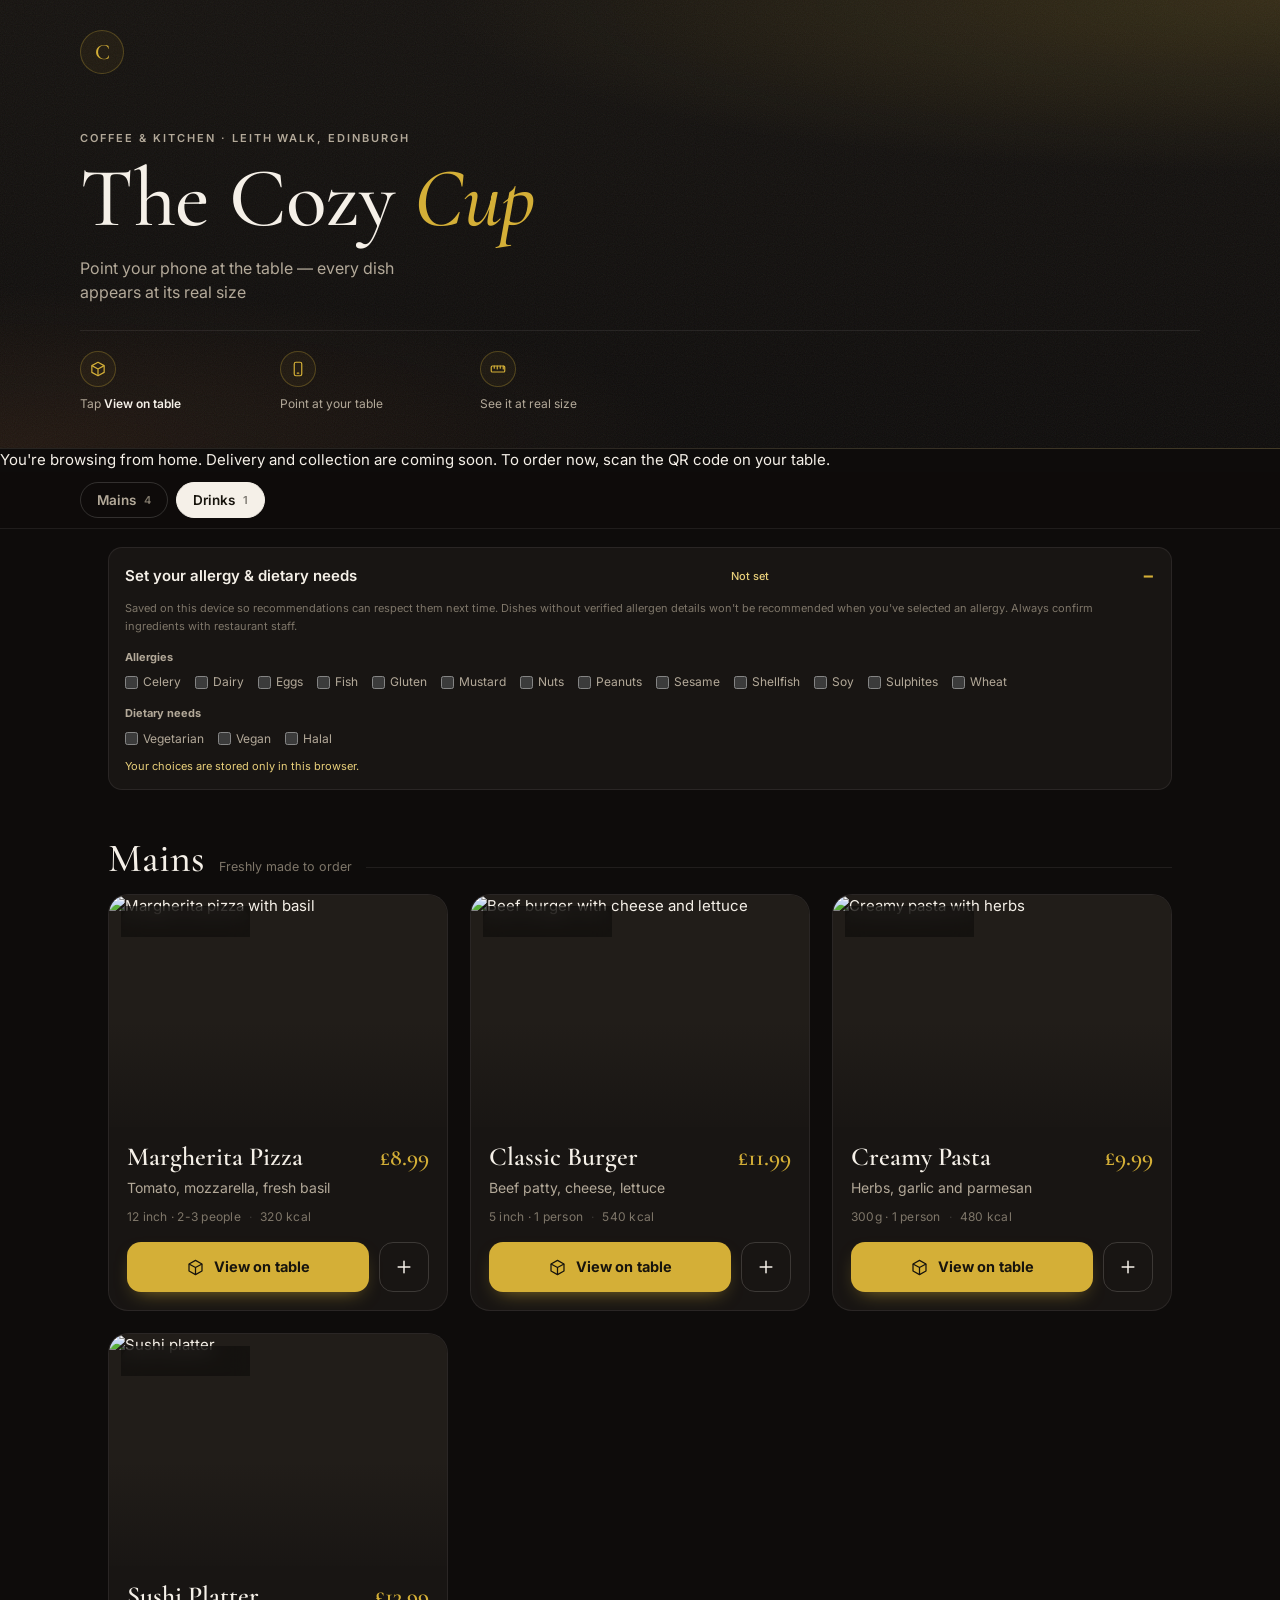
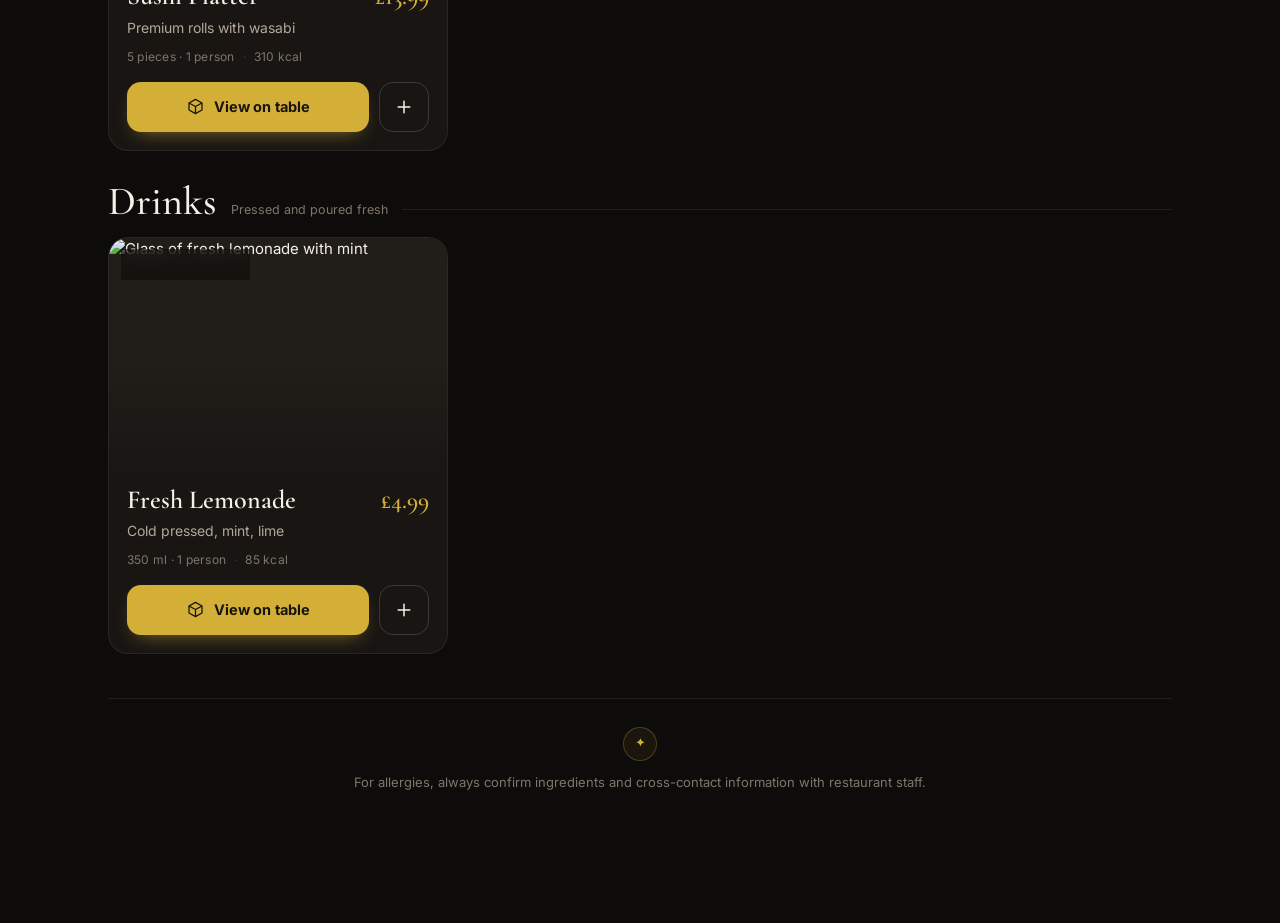
==== index.html @ 76141665 "Load fixed customer ordering script" ====
<!DOCTYPE html>
<html lang="en">
<head>
<meta charset="UTF-8">
<meta name="viewport" content="width=device-width, initial-scale=1.0, viewport-fit=cover">
<meta name="theme-color" content="#0E0C0B">
<meta name="color-scheme" content="dark">
<title>The Cozy Cup — Menu</title>
<link rel="preconnect" href="https://fonts.googleapis.com">
<link rel="preconnect" href="https://fonts.gstatic.com" crossorigin>
<link href="https://fonts.googleapis.com/css2?family=Cormorant+Garamond:ital,wght@0,500;0,600;1,500&family=Inter:wght@400;500;600;700&display=swap" rel="stylesheet">
<link rel="stylesheet" href="style.css?v=28">
<script type="module" src="https://ajax.googleapis.com/ajax/libs/model-viewer/3.5.0/model-viewer.min.js"></script>
</head>
<body>

<!-- Icons, reused with <use href="#i-…"> -->
<svg width="0" height="0" style="position:absolute" aria-hidden="true">
  <symbol id="i-cube" viewBox="0 0 24 24" fill="none" stroke="currentColor" stroke-width="1.6" stroke-linejoin="round"><path d="M12 3 3.8 7.5v9L12 21l8.2-4.5v-9L12 3Z"/><path d="M3.8 7.5 12 12m0 0 8.2-4.5M12 12v9"/></symbol>
  <symbol id="i-plus" viewBox="0 0 24 24" fill="none" stroke="currentColor" stroke-width="1.8" stroke-linecap="round"><path d="M12 5v14M5 12h14"/></symbol>
  <symbol id="i-back" viewBox="0 0 24 24" fill="none" stroke="currentColor" stroke-width="1.8" stroke-linecap="round" stroke-linejoin="round"><path d="M15 5l-7 7 7 7"/></symbol>
  <symbol id="i-arrow" viewBox="0 0 24 24" fill="none" stroke="currentColor" stroke-width="1.8" stroke-linecap="round" stroke-linejoin="round"><path d="M5 12h14M13 6l6 6-6 6"/></symbol>
  <symbol id="i-bag" viewBox="0 0 24 24" fill="none" stroke="currentColor" stroke-width="1.6" stroke-linejoin="round"><path d="M5 8h14l-1.2 11.2a2 2 0 0 1-2 1.8H8.2a2 2 0 0 1-2-1.8L5 8Z"/><path d="M9 8V6.5a3 3 0 0 1 6 0V8" stroke-linecap="round"/></symbol>
  <symbol id="i-check" viewBox="0 0 24 24" fill="none" stroke="currentColor" stroke-width="2" stroke-linecap="round" stroke-linejoin="round"><path d="M5 12.5l4.5 4.5L19 7.5"/></symbol>
  <symbol id="i-phone" viewBox="0 0 24 24" fill="none" stroke="currentColor" stroke-width="1.6" stroke-linejoin="round"><rect x="7" y="3" width="10" height="18" rx="2.2"/><path d="M11 17.5h2" stroke-linecap="round"/></symbol>
  <symbol id="i-table" viewBox="0 0 24 24" fill="none" stroke="currentColor" stroke-width="1.6" stroke-linecap="round" stroke-linejoin="round"><path d="M3 9h18M6 9v10M18 9v10M5 9l2-4h10l2 4"/></symbol>
  <symbol id="i-ruler" viewBox="0 0 24 24" fill="none" stroke="currentColor" stroke-width="1.6" stroke-linejoin="round"><rect x="3" y="8" width="18" height="8" rx="1.5"/><path d="M7 8v3M11 8v4M15 8v3M19 8v4" stroke-linecap="round"/></symbol>
</svg>

<!-- ═══════════════════ MENU ═══════════════════ -->
<div id="menu-page">

  <header class="hero">
    <div class="hero-top">
      <span class="mono" id="r-mono" aria-hidden="true">C</span>
      <span class="table-chip" data-table hidden></span>
    </div>
    <p class="hero-tagline" id="r-tagline">Coffee &amp; kitchen · Leith Walk, Edinburgh</p>
    <h1 class="hero-title" id="r-name">The Cozy <em>Cup</em></h1>
    <p class="hero-intro" id="r-badge">Point your phone at the table — every dish appears at its real size</p>

    <ol class="steps" aria-label="How to see a dish on your table">
      <li><svg><use href="#i-cube"/></svg><span>Tap <b>View on table</b></span></li>
      <li><svg><use href="#i-phone"/></svg><span>Point at your table</span></li>
      <li><svg><use href="#i-ruler"/></svg><span>See it at real size</span></li>
    </ol>
  </header>

  <p class="mode-banner" id="mode-banner" role="status" hidden></p>

  <nav class="cats" aria-label="Menu sections">
    <a class="cat-link active" href="#mains">Mains <span>4</span></a>
    <a class="cat-link" href="#drinks">Drinks <span>1</span></a>
  </nav>

  <main class="menu">

    <details id="safety-preferences" class="safety-preferences">
      <summary>Set your allergy &amp; dietary needs <span id="safety-preference-summary">Not set</span></summary>
      <p>Saved on this device so recommendations can respect them next time. Dishes without verified allergen details won't be recommended when you've selected an allergy. Always confirm ingredients with restaurant staff.</p>
      <fieldset class="preference-options">
        <legend>Allergies</legend>
        <label><input type="checkbox" data-allergen="celery"> Celery</label>
        <label><input type="checkbox" data-allergen="dairy"> Dairy</label>
        <label><input type="checkbox" data-allergen="eggs"> Eggs</label>
        <label><input type="checkbox" data-allergen="fish"> Fish</label>
        <label><input type="checkbox" data-allergen="gluten"> Gluten</label>
        <label><input type="checkbox" data-allergen="mustard"> Mustard</label>
        <label><input type="checkbox" data-allergen="nuts"> Nuts</label>
        <label><input type="checkbox" data-allergen="peanuts"> Peanuts</label>
        <label><input type="checkbox" data-allergen="sesame"> Sesame</label>
        <label><input type="checkbox" data-allergen="shellfish"> Shellfish</label>
        <label><input type="checkbox" data-allergen="soy"> Soy</label>
        <label><input type="checkbox" data-allergen="sulphites"> Sulphites</label>
        <label><input type="checkbox" data-allergen="wheat"> Wheat</label>
      </fieldset>
      <fieldset class="preference-options">
        <legend>Dietary needs</legend>
        <label><input type="checkbox" data-dietary-preference="veg"> Vegetarian</label>
        <label><input type="checkbox" data-dietary-preference="vegan"> Vegan</label>
        <label><input type="checkbox" data-dietary-preference="halal"> Halal</label>
      </fieldset>
      <p id="safety-preference-status" class="safety-preference-status" role="status">Your choices are stored only in this browser.</p>
    </details>

    <section id="recommendations" class="recommendations" aria-labelledby="recommendations-title" hidden>
      <div class="recommendations-head">
        <div>
          <h2 id="recommendations-title">You might also like</h2>
          <p id="recommendation-context">Picked for you from this menu</p>
        </div>
      </div>
      <div id="recommendation-bundle" class="recommendation-bundle"></div>
      <div id="recommendation-list" class="recommendation-grid" aria-live="polite"></div>
      <p id="recommendation-empty" class="recommendation-empty" role="status" hidden></p>
    </section>

    <section id="customer-history" class="customer-history" aria-labelledby="customer-history-title" hidden>
      <h2 id="customer-history-title">Order again</h2>
      <p id="customer-history-status" role="status"></p>
      <p id="usual-order-summary" hidden></p>
      <button id="usual-order-add" class="history-action" type="button" hidden>Add your usual to the cart</button>
      <div id="usual-taste-suggestion" class="usual-taste-suggestion" hidden>
        <p>Fancy trying <strong id="usual-taste-name"></strong>?</p>
        <button id="usual-taste-add" class="history-action" type="button">Add this suggestion</button>
      </div>
      <button id="clear-order-history" class="history-clear" type="button" hidden>Clear saved history from this device</button>
    </section>

    <section class="menu-section" id="mains" aria-labelledby="mains-h">
      <div class="section-head">
        <h2 id="mains-h">Mains</h2>
        <p>Freshly made to order</p>
      </div>
      <div class="grid" data-category="main">

        <article class="food-card" data-dish="pizza">
          <div class="card-media">
            <img src="https://images.unsplash.com/photo-1604382354936-07c5d9983bd3?w=900&q=80&auto=format&fit=crop"
                 srcset="https://images.unsplash.com/photo-1604382354936-07c5d9983bd3?w=600&q=80&auto=format&fit=crop 600w, https://images.unsplash.com/photo-1604382354936-07c5d9983bd3?w=900&q=80&auto=format&fit=crop 900w"
                 sizes="(min-width:1024px) 33vw, (min-width:680px) 50vw, 100vw" alt="Margherita pizza with basil" loading="lazy" decoding="async">
            <span class="ar-pill"><svg><use href="#i-cube"/></svg>AR · real size</span>
            <span class="sold-pill">Sold out</span>
          </div>
          <div class="card-body">
            <div class="card-head"><h3 class="card-name">Margherita Pizza</h3><span class="card-price">£8.99</span></div>
            <p class="card-desc">Tomato, mozzarella, fresh basil</p>
            <p class="card-facts"><span class="card-size">12 inch · 2-3 people</span><span class="card-cal">320 kcal</span></p>
            <div class="card-btns">
              <button class="card-ar-btn" onclick="openAR('pizza')"><svg><use href="#i-cube"/></svg>View on table</button>
              <button class="card-add-btn" onclick="quickAdd('pizza')" aria-label="Add Margherita Pizza to order"><svg><use href="#i-plus"/></svg><span class="in-cart-qty">0</span></button>
            </div>
          </div>
        </article>

        <article class="food-card" data-dish="burger">
          <div class="card-media">
            <img src="https://images.unsplash.com/photo-1568901346375-23c9450c58cd?w=900&q=80&auto=format&fit=crop"
                 srcset="https://images.unsplash.com/photo-1568901346375-23c9450c58cd?w=600&q=80&auto=format&fit=crop 600w, https://images.unsplash.com/photo-1568901346375-23c9450c58cd?w=900&q=80&auto=format&fit=crop 900w"
                 sizes="(min-width:1024px) 33vw, (min-width:680px) 50vw, 100vw" alt="Beef burger with cheese and lettuce" loading="lazy" decoding="async">
            <span class="ar-pill"><svg><use href="#i-cube"/></svg>AR · real size</span>
            <span class="sold-pill">Sold out</span>
          </div>
          <div class="card-body">
            <div class="card-head"><h3 class="card-name">Classic Burger</h3><span class="card-price">£11.99</span></div>
            <p class="card-desc">Beef patty, cheese, lettuce</p>
            <p class="card-facts"><span class="card-size">5 inch · 1 person</span><span class="card-cal">540 kcal</span></p>
            <div class="card-btns">
              <button class="card-ar-btn" onclick="openAR('burger')"><svg><use href="#i-cube"/></svg>View on table</button>
              <button class="card-add-btn" onclick="quickAdd('burger')" aria-label="Add Classic Burger to order"><svg><use href="#i-plus"/></svg><span class="in-cart-qty">0</span></button>
            </div>
          </div>
        </article>

        <article class="food-card" data-dish="pasta">
          <div class="card-media">
            <img src="https://images.unsplash.com/photo-1555949258-eb67b1ef0ceb?w=900&q=80&auto=format&fit=crop"
                 srcset="https://images.unsplash.com/photo-1555949258-eb67b1ef0ceb?w=600&q=80&auto=format&fit=crop 600w, https://images.unsplash.com/photo-1555949258-eb67b1ef0ceb?w=900&q=80&auto=format&fit=crop 900w"
                 sizes="(min-width:1024px) 33vw, (min-width:680px) 50vw, 100vw" alt="Creamy pasta with herbs" loading="lazy" decoding="async">
            <span class="ar-pill"><svg><use href="#i-cube"/></svg>AR · real size</span>
            <span class="sold-pill">Sold out</span>
          </div>
          <div class="card-body">
            <div class="card-head"><h3 class="card-name">Creamy Pasta</h3><span class="card-price">£9.99</span></div>
            <p class="card-desc">Herbs, garlic and parmesan</p>
            <p class="card-facts"><span class="card-size">300g · 1 person</span><span class="card-cal">480 kcal</span></p>
            <div class="card-btns">
              <button class="card-ar-btn" onclick="openAR('pasta')"><svg><use href="#i-cube"/></svg>View on table</button>
              <button class="card-add-btn" onclick="quickAdd('pasta')" aria-label="Add Creamy Pasta to order"><svg><use href="#i-plus"/></svg><span class="in-cart-qty">0</span></button>
            </div>
          </div>
        </article>

        <article class="food-card" data-dish="sushi">
          <div class="card-media">
            <img src="https://images.unsplash.com/photo-1579871494447-9811cf80d66c?w=900&q=80&auto=format&fit=crop"
                 srcset="https://images.unsplash.com/photo-1579871494447-9811cf80d66c?w=600&q=80&auto=format&fit=crop 600w, https://images.unsplash.com/photo-1579871494447-9811cf80d66c?w=900&q=80&auto=format&fit=crop 900w"
                 sizes="(min-width:1024px) 33vw, (min-width:680px) 50vw, 100vw" alt="Sushi platter" loading="lazy" decoding="async">
            <span class="ar-pill"><svg><use href="#i-cube"/></svg>AR · real size</span>
            <span class="sold-pill">Sold out</span>
          </div>
          <div class="card-body">
            <div class="card-head"><h3 class="card-name">Sushi Platter</h3><span class="card-price">£13.99</span></div>
            <p class="card-desc">Premium rolls with wasabi</p>
            <p class="card-facts"><span class="card-size">5 pieces · 1 person</span><span class="card-cal">310 kcal</span></p>
            <div class="card-btns">
              <button class="card-ar-btn" onclick="openAR('sushi')"><svg><use href="#i-cube"/></svg>View on table</button>
              <button class="card-add-btn" onclick="quickAdd('sushi')" aria-label="Add Sushi Platter to order"><svg><use href="#i-plus"/></svg><span class="in-cart-qty">0</span></button>
            </div>
          </div>
        </article>

      </div>
    </section>

    <section class="menu-section" id="drinks" aria-labelledby="drinks-h">
      <div class="section-head">
        <h2 id="drinks-h">Drinks</h2>
        <p>Pressed and poured fresh</p>
      </div>
      <div class="grid" data-category="drink">

        <article class="food-card" data-dish="drink">
          <div class="card-media">
            <img src="https://images.unsplash.com/photo-1544145945-f90425340c7e?w=900&q=80&auto=format&fit=crop"
                 srcset="https://images.unsplash.com/photo-1544145945-f90425340c7e?w=600&q=80&auto=format&fit=crop 600w, https://images.unsplash.com/photo-1544145945-f90425340c7e?w=900&q=80&auto=format&fit=crop 900w"
                 sizes="(min-width:1024px) 33vw, (min-width:680px) 50vw, 100vw" alt="Glass of fresh lemonade with mint" loading="lazy" decoding="async">
            <span class="ar-pill"><svg><use href="#i-cube"/></svg>AR · real size</span>
            <span class="sold-pill">Sold out</span>
          </div>
          <div class="card-body">
            <div class="card-head"><h3 class="card-name">Fresh Lemonade</h3><span class="card-price">£4.99</span></div>
            <p class="card-desc">Cold pressed, mint, lime</p>
            <p class="card-facts"><span class="card-size">350 ml · 1 person</span><span class="card-cal">85 kcal</span></p>
            <div class="card-btns">
              <button class="card-ar-btn" onclick="openAR('drink')"><svg><use href="#i-cube"/></svg>View on table</button>
              <button class="card-add-btn" onclick="quickAdd('drink')" aria-label="Add Fresh Lemonade to order"><svg><use href="#i-plus"/></svg><span class="in-cart-qty">0</span></button>
            </div>
          </div>
        </article>

      </div>
    </section>

    <footer class="menu-foot">
      <span class="mono small" aria-hidden="true">✦</span>
      <p>For allergies, always confirm ingredients and cross-contact information with restaurant staff.</p>
    </footer>
  </main>
</div>

<!-- Floating order bar -->
<button id="cart-bar" onclick="openCart()" aria-label="View your order">
  <span class="cb-count"><svg><use href="#i-bag"/></svg><b id="cart-count">0</b></span>
  <span class="cb-label">View order</span>
  <span class="cb-total" id="cart-total">£0.00</span>
  <svg class="cb-arrow"><use href="#i-arrow"/></svg>
</button>

<!-- ═══════════════════ ORDER SHEET ═══════════════════ -->
<section id="cart-page" aria-labelledby="cart-h" role="dialog" aria-modal="true">
  <div class="sheet-head">
    <button id="cart-back" class="icon-btn" onclick="history.back()" aria-label="Back to menu"><svg><use href="#i-back"/></svg></button>
    <h2 id="cart-h">Your order</h2>
    <span class="table-chip" data-table hidden></span>
  </div>

  <div class="sheet-body">
    <ul id="cart-items"></ul>

    <div id="empty-cart">
      <svg><use href="#i-bag"/></svg>
      <p>Your order is empty</p>
      <small>Add a dish from the menu to get started</small>
      <button class="btn-ghost" onclick="history.back()">Browse the menu</button>
    </div>

    <div class="order-extras">
      <label for="order-note">Notes for the kitchen</label>
      <textarea id="order-note" maxlength="300" rows="2" placeholder="Allergies, no onions, extra napkins…"></textarea>
    </div>
    <section id="table-board" class="table-board" hidden aria-labelledby="table-board-title">
      <div class="table-board-head"><div><h3 id="table-board-title">Shared table order</h3><p>See what your table is planning and what the kitchen has received.</p></div><button type="button" class="btn-ghost" id="table-board-refresh">Refresh</button></div>
      <div id="table-board-content" aria-live="polite"><p class="sub">Loading shared table order...</p></div>
      <button type="button" class="btn" id="table-board-add">Add my basket to the table order</button>
    </section>
  </div>

  <div id="cart-summary">
    <div class="summary-row"><span>Subtotal</span><span id="summary-subtotal">£0.00</span></div>
    <div class="summary-row bundle-discount-row" id="bundle-discount-row" hidden>
      <span>Combo deal savings</span><span id="bundle-discount-amount">−£0.00</span>
    </div>
    <div class="summary-row"><span id="summary-tax-label">Service &amp; tax</span><span id="summary-tax">£0.00</span></div>
    <div class="summary-row total"><span>Total</span><span id="summary-total">£0.00</span></div>
    <p class="order-mode-note" id="order-mode-note" role="status" hidden></p>
    <button id="place-order-btn" class="btn-gold" onclick="placeOrder()">Place order</button>
    <p class="summary-hint">Pay at the table when your food arrives</p>
  </div>
</section>

<!-- ═══════════════════ CONFIRMATION ═══════════════════ -->
<section id="order-success" role="dialog" aria-modal="true" aria-labelledby="ok-h">
  <div class="ok-ring"><svg><use href="#i-check"/></svg></div>
  <p class="ok-kicker" id="ok-kicker">Order received</p>
  <h2 id="ok-h">Sent to the kitchen</h2>
  <div class="ok-ticket">
    <div><span>Order</span><b id="order-id-text">#0000</b></div>
    <div class="ok-table" data-table-row><span>Table</span><b data-table-num>—</b></div>
  </div>
  <p class="ok-warning" id="order-tracking-warning" role="alert" hidden>We can't reach the kitchen right now. Please check with staff.</p>
  <div class="order-groups" id="order-groups" aria-live="polite"></div>
  <div class="order-bill" id="order-bill" hidden></div>
  <button class="btn-gold" onclick="backToMenu()">Back to menu</button>
</section>

<!-- Live order status, shown on the menu after ordering -->
<button id="order-tracker" type="button" onclick="openOrderStatus()" hidden>
  <span class="ot-dot" aria-hidden="true"></span><span id="order-tracker-text">Order</span>
</button>

<!-- Undo after clearing an order -->
<div id="undo-bar" role="status" hidden>
  <span id="undo-text">Order cleared</span>
  <button type="button" onclick="undoClear()">Undo</button>
</div>

<!-- Toast -->
<div id="toast" role="status" aria-live="polite">
  <span class="toast-icon" id="toast-icon">✓</span>
  <span class="toast-text"><span class="toast-msg" id="toast-msg"></span><span class="toast-sub" id="toast-sub"></span></span>
</div>

<!-- ═══════════════════ DISH PREVIEW (desktop; phones open the AR camera) ═══════════════════ -->
<button id="back-btn" class="icon-btn" onclick="closeViewer()" aria-label="Back to menu"><svg><use href="#i-back"/></svg></button>

<div id="viewer-ar">
  <model-viewer id="ar-mv"
      ar
      ar-modes="scene-viewer quick-look webxr"
      ar-placement="floor"
      ar-scale="fixed"
      camera-controls
      touch-action="pan-y"
      shadow-intensity="0"
      shadow-softness="1"
      exposure="1.25"
      tone-mapping="neutral"
      environment-image="[data-uri]"
      camera-orbit="0deg 72deg 105%"
      alt="3D preview of the dish">
    <button slot="ar-button" id="ar-launch"><svg><use href="#i-cube"/></svg>Place on your table</button>
  </model-viewer>
</div>

<div id="ar-bottombar">
  <div id="ar-detail-card">
    <div class="ad-info">
      <div id="ar-detail-name">Margherita Pizza</div>
      <div id="ar-detail-meta"></div>
    </div>
    <div id="ar-detail-price">£8.99</div>
    <button id="ar-reset-btn" class="icon-btn" onclick="resetModel()" aria-label="Reset view">⟳</button>
    <button id="ar-cart-btn" class="btn-gold" onclick="addToCart()"><svg><use href="#i-plus"/></svg>Add to order</button>
  </div>
  <p id="ar-msg"></p>
</div>

<script src="https://cdn.jsdelivr.net/npm/@supabase/supabase-js@2.117.3/dist/umd/supabase.min.js"></script>
<script src="config.js?v=2"></script>
<script src="safety-preferences.js?v=1"></script>
<script src="customer-history.js?v=1"></script>
<script src="recommendations.js?v=5"></script>
<script src="order-status.js?v=3"></script>
<script src="script.js?v=30"></script>
<script src="data.js?v=10"></script>

<script>
/* Safari shows its own "View in AR?" dialog unless the rel="ar" link already
   contains a loaded <img>. Building it up front avoids that prompt. */
(function () {
  var a = document.createElement('a');
  a.setAttribute('rel', 'ar');
  a.style.cssText = 'position:absolute;width:1px;height:1px;opacity:0;pointer-events:none';
  var img = document.createElement('img');
  img.width = 1; img.height = 1;
  img.src = '[data-uri]';
  a.appendChild(img);
  document.body.appendChild(a);
  window.__arLink = a;
})();

(function(){
  var mv = document.getElementById('ar-mv');
  var btn = document.getElementById('ar-launch');
  var msg = document.getElementById('ar-msg');

  var isIOS = /iPad|iPhone|iPod/.test(navigator.userAgent) ||
              (navigator.platform === 'MacIntel' && navigator.maxTouchPoints > 1);

  btn.addEventListener('click', function(){ if (mv.canActivateAR) mv.activateAR(); });

  mv.addEventListener('load', function(){
    if (mv.canActivateAR) { btn.disabled = false; msg.textContent = ''; return; }
    btn.disabled = true;
    msg.textContent = isIOS
      ? 'Table view needs ' + (mv.dataset.dish||'') + '.usdz — drag the dish to look around it.'
      : 'Open this menu on your phone to see the dish on your table. Drag to look around it.';
  });

  /* Force every dish fully matte IN THE PREVIEW ONLY.
     This edits the loaded copy in memory - the .glb and .usdz files on disk
     are untouched, so AR still uses each model's original materials. */
  mv.addEventListener('load', function () {
    try {
      (mv.model && mv.model.materials || []).forEach(function (m) {
        var pbr = m.pbrMetallicRoughness;
        if (!pbr) return;
        pbr.setMetallicFactor(0);
        pbr.setRoughnessFactor(1);
      });
    } catch (e) { /* older browsers - preview just keeps its own look */ }
  });

  mv.addEventListener('error', function(){
    btn.disabled = true;
    msg.textContent = 'Could not load ' + (mv.dataset.dish||'') + '.glb — check the file name.';
  });
})();
</script>
<!-- Sensory layer: steam, haptics, AR instructions -->
<script src="sensory.js?v=5"></script>
</body>
</html>
---- style.css ----
/* ════════════════════════════════════════════════════════════════
   Customer menu — "Noir & Gold"
   1. Tokens          5. Dish cards        9.  Confirmation
   2. Base            6. Order bar         10. Toast
   3. Hero            7. Order sheet       11. Dish preview (desktop)
   4. Category bar    8. Buttons           12. Responsive & motion
   ════════════════════════════════════════════════════════════════ */

/* ── 1. Tokens ─────────────────────────────────────────────────── */
:root{
  --bg:#0E0C0B;
  --surface:#181513;
  --surface-2:#211D19;
  --line:rgba(245,240,232,.08);
  --line-2:rgba(245,240,232,.16);
  --gold:#D4AF37;
  --gold-soft:#E8CF7A;
  --gold-dim:rgba(212,175,55,.28);
  --gold-ink:#17140D;
  --ivory:#F5F0E8;
  --warm:#B3A999;
  --mute:#7E7669;
  --danger:#E07A6E;

  --serif:'Cormorant Garamond',Georgia,'Times New Roman',serif;
  --sans:'Inter',system-ui,-apple-system,'Segoe UI',sans-serif;

  --r-lg:20px; --r-md:14px; --r-sm:10px;
  --gutter:16px;
  --page-x:max(var(--gutter),calc((100% - 1120px)/2)); /* side padding that also centres a 1120px column */
  --safe-b:env(safe-area-inset-bottom,0px);
  --safe-t:env(safe-area-inset-top,0px);
  --ease:cubic-bezier(.22,.7,.3,1);
  --shadow:0 18px 40px -12px rgba(0,0,0,.65);
  color-scheme:dark;
}

/* ── 2. Base ───────────────────────────────────────────────────── */
*,*::before,*::after{box-sizing:border-box;margin:0;padding:0}
html{-webkit-text-size-adjust:100%;scroll-behavior:smooth;scroll-padding-top:64px}
body{
  background:var(--bg);color:var(--ivory);
  font:400 15px/1.5 var(--sans);
  -webkit-font-smoothing:antialiased;-moz-osx-font-smoothing:grayscale;
  -webkit-tap-highlight-color:transparent;
  min-height:100vh;overflow-x:hidden;
}
body.sheet-open{overflow:hidden}
button,input,textarea{font:inherit;color:inherit}
button{cursor:pointer;background:none;border:none}
button:disabled{cursor:not-allowed}
img{display:block;max-width:100%}
svg{flex:none}
[hidden]{display:none!important}
:focus-visible{outline:2px solid var(--gold);outline-offset:3px;border-radius:6px}
.num,.card-price,#cart-total,#cart-count,.summary-row span:last-child,#ar-detail-price,.qty-num,.cart-line-total{
  font-variant-numeric:lining-nums tabular-nums;
}

#menu-page{display:flex;flex-direction:column;min-height:100vh}

/* ── 3. Hero ───────────────────────────────────────────────────── */
.hero{
  position:relative;overflow:hidden;isolation:isolate;
  padding:calc(22px + var(--safe-t)) var(--page-x) 26px;
  background:
    radial-gradient(120% 70% at 100% 0%,rgba(212,175,55,.16) 0%,transparent 55%),
    radial-gradient(90% 60% at 0% 100%,rgba(120,72,40,.18) 0%,transparent 60%),
    linear-gradient(180deg,#15120F 0%,var(--bg) 100%);
  border-bottom:1px solid var(--line);
}
.hero::after{ /* fine film grain */
  content:'';position:absolute;inset:0;z-index:-1;opacity:.07;pointer-events:none;
  background-image:url("data:image/svg+xml,%3Csvg xmlns='http://www.w3.org/2000/svg' width='160' height='160'%3E%3Cfilter id='n'%3E%3CfeTurbulence type='fractalNoise' baseFrequency='.9' numOctaves='2' stitchTiles='stitch'/%3E%3C/filter%3E%3Crect width='100%25' height='100%25' filter='url(%23n)'/%3E%3C/svg%3E");
}
.hero-top{display:flex;align-items:center;justify-content:space-between;margin-bottom:34px}
.mono{
  width:44px;height:44px;border-radius:50%;
  display:grid;place-items:center;
  border:1px solid var(--gold-dim);
  font:500 22px/1 var(--serif);color:var(--gold);
  background:rgba(212,175,55,.06);
}
.mono.small{width:34px;height:34px;font-size:13px}
.table-chip{
  display:inline-flex;align-items:center;gap:8px;
  padding:7px 14px 7px 12px;border-radius:100px;
  border:1px solid var(--line-2);background:rgba(245,240,232,.04);
  font-size:12.5px;font-weight:600;letter-spacing:.02em;
}
.table-chip::before{content:'';width:7px;height:7px;border-radius:50%;background:var(--gold);
  box-shadow:0 0 0 3px rgba(212,175,55,.18)}
.hero-tagline{
  font-size:11px;font-weight:600;letter-spacing:.18em;text-transform:uppercase;
  color:var(--warm);margin-bottom:12px;
}
.hero-title{
  font:500 clamp(46px,13vw,84px)/.95 var(--serif);
  letter-spacing:-.005em;margin-bottom:18px;text-wrap:balance;
}
.hero-title em{font-style:italic;color:var(--gold)}
.hero-intro{color:var(--warm);font-size:15px;max-width:36ch;text-wrap:pretty}

.steps{
  list-style:none;display:grid;grid-template-columns:repeat(3,minmax(0,1fr));gap:10px;
  margin-top:26px;padding-top:20px;border-top:1px solid var(--line);
}
.steps li{display:flex;flex-direction:column;gap:9px;font-size:12px;line-height:1.35;color:var(--warm)}
.steps b{color:var(--ivory);font-weight:600}
.steps svg{
  width:36px;height:36px;padding:8px;border-radius:50%;
  border:1px solid var(--gold-dim);color:var(--gold);background:rgba(212,175,55,.05);
}

/* ── 4. Category bar ───────────────────────────────────────────── */
.cats{
  position:sticky;top:0;z-index:20;
  display:flex;gap:8px;overflow-x:auto;scrollbar-width:none;
  padding:10px var(--page-x);
  background:rgba(14,12,11,.86);backdrop-filter:saturate(1.4) blur(14px);-webkit-backdrop-filter:saturate(1.4) blur(14px);
  border-bottom:1px solid var(--line);
}
.cats::-webkit-scrollbar{display:none}
.cat-link{
  display:inline-flex;align-items:center;gap:8px;flex:none;
  height:36px;padding:0 16px;border-radius:100px;
  border:1px solid var(--line-2);color:var(--warm);
  font-size:13.5px;font-weight:600;text-decoration:none;
  transition:background .2s,color .2s,border-color .2s;
}
.cat-link span{font-size:11px;color:var(--mute);font-weight:600}
.cat-link.active{background:var(--ivory);border-color:var(--ivory);color:var(--gold-ink)}
.cat-link.active span{color:rgba(23,20,13,.55)}

/* ── 5. Menu & dish cards ──────────────────────────────────────── */
.menu{width:100%;max-width:1120px;margin:0 auto;padding:6px var(--gutter) calc(130px + var(--safe-b))}
.menu-section{padding-top:30px}
.section-head{display:flex;align-items:baseline;gap:14px;margin-bottom:16px}
.section-head h2{font:500 34px/1 var(--serif)}
.section-head p{font-size:12.5px;color:var(--mute);flex:1;display:flex;align-items:center;gap:14px;white-space:nowrap}
.section-head p::after{content:'';flex:1;height:1px;background:var(--line)}

.grid{display:grid;grid-template-columns:1fr;gap:18px}

.food-card{
  position:relative;display:flex;flex-direction:column;
  background:var(--surface);border:1px solid var(--line);border-radius:var(--r-lg);
  overflow:hidden;
  animation:rise .6s var(--ease) both;
}
.grid .food-card:nth-child(2){animation-delay:.06s}
.grid .food-card:nth-child(3){animation-delay:.12s}
.grid .food-card:nth-child(4){animation-delay:.18s}
@keyframes rise{from{opacity:0;transform:translateY(14px)}to{opacity:1;transform:none}}

.card-media{position:relative;aspect-ratio:16/11;background:var(--surface-2);overflow:hidden}
.card-media img{width:100%;height:100%;object-fit:cover;transition:transform .8s var(--ease),filter .3s}
.card-media::after{
  content:'';position:absolute;inset:auto 0 0 0;height:45%;pointer-events:none;
  background:linear-gradient(to top,rgba(24,21,19,.9),transparent);
}
.ar-pill,.sold-pill{
  position:absolute;z-index:1;top:12px;left:12px;
  display:inline-flex;align-items:center;gap:6px;
  padding:6px 10px;border-radius:100px;
  font-size:10.5px;font-weight:700;letter-spacing:.08em;text-transform:uppercase;
  background:rgba(14,12,11,.62);backdrop-filter:blur(10px);-webkit-backdrop-filter:blur(10px);
  border:1px solid rgba(245,240,232,.14);color:var(--ivory);
}
.chef-pick-pill{position:absolute;z-index:1;top:12px;right:12px;padding:6px 10px;border-radius:100px;
  border:1px solid var(--gold-dim);background:rgba(14,12,11,.78);color:var(--gold-soft);
  font-size:10.5px;font-weight:700;letter-spacing:.08em;text-transform:uppercase}
.ar-pill svg{width:14px;height:14px;color:var(--gold)}
.sold-pill{display:none;left:auto;right:12px;background:rgba(224,122,110,.18);border-color:rgba(224,122,110,.45);color:#F3B8B0}

.card-body{display:flex;flex-direction:column;flex:1;padding:16px 18px 18px}
.card-head{display:flex;align-items:baseline;justify-content:space-between;gap:12px;margin-bottom:6px}
.card-name{font:600 26px/1.08 var(--serif);text-wrap:balance}
.card-price{font:600 24px/1 var(--serif);color:var(--gold);white-space:nowrap}
.card-desc{font-size:14px;color:var(--warm);margin-bottom:10px}
.card-facts{display:flex;flex-wrap:wrap;gap:4px 0;font-size:12px;color:var(--mute);letter-spacing:.02em;margin-bottom:16px}
.card-facts span+span::before{content:'·';margin:0 8px;color:var(--line-2)}
.card-facts span:empty{display:none}

.card-btns{display:flex;gap:10px;margin-top:auto}
.card-ar-btn{
  flex:1;height:50px;border-radius:var(--r-md);
  display:inline-flex;align-items:center;justify-content:center;gap:9px;
  background:var(--gold);color:var(--gold-ink);
  font-size:14.5px;font-weight:700;letter-spacing:.01em;
  box-shadow:0 8px 20px -10px rgba(212,175,55,.7);
  transition:transform .15s,background .2s;
}
.card-ar-btn svg{width:19px;height:19px}
.card-ar-btn:hover{background:var(--gold-soft)}
.card-ar-btn:active{transform:scale(.98)}
.card-add-btn{
  position:relative;flex:0 0 50px;width:50px;height:50px;border-radius:var(--r-md);
  display:grid;place-items:center;
  border:1px solid var(--line-2);color:var(--ivory);
  transition:border-color .2s,background .2s,transform .15s;
}
.card-add-btn svg{width:20px;height:20px}
.card-add-btn:hover{border-color:var(--gold);color:var(--gold)}
.card-add-btn:active{transform:scale(.94)}
.in-cart-qty{
  position:absolute;top:-7px;right:-7px;min-width:22px;height:22px;padding:0 6px;border-radius:11px;
  display:none;align-items:center;justify-content:center;
  background:var(--ivory);color:var(--gold-ink);font-size:11.5px;font-weight:700;
  box-shadow:0 0 0 3px var(--surface);
}
.food-card.in-cart .card-add-btn{border-color:var(--gold-dim);background:rgba(212,175,55,.08);color:var(--gold)}
.food-card.in-cart .in-cart-qty{display:inline-flex;animation:pop .3s var(--ease)}
@keyframes pop{from{transform:scale(.4)}to{transform:scale(1)}}

/* Sold out (set from the owner dashboard) */
.food-card.sold-out .card-media img{filter:grayscale(1) brightness(.55)}
.food-card.sold-out .ar-pill{display:none}
.food-card.sold-out .sold-pill{display:inline-flex}
.food-card.sold-out .card-price{color:var(--mute);text-decoration:line-through;text-decoration-thickness:1px}
.food-card.sold-out .card-add-btn{opacity:.3;pointer-events:none}

.menu-foot{
  display:flex;flex-direction:column;align-items:center;gap:12px;text-align:center;
  margin-top:44px;padding-top:28px;border-top:1px solid var(--line);
  color:var(--mute);font-size:13px;
}

/* ── Tag-based recommendations ─────────────────────────────────── */
.recommendations{padding:24px 0 8px}
.recommendations[hidden]{display:none}
.safety-preferences{margin:12px 0 18px;padding:14px 16px;border:1px solid var(--line);border-radius:var(--r-md);
  background:var(--surface)}
.safety-preferences summary{display:flex;align-items:center;justify-content:space-between;gap:12px;
  font-weight:600;cursor:pointer;list-style:none}
.safety-preferences summary::-webkit-details-marker{display:none}
.safety-preferences summary::after{content:'+';color:var(--gold);font-size:19px}
.safety-preferences[open] summary::after{content:'−'}
#safety-preference-summary{color:var(--gold-soft);font-size:11px;font-weight:500;text-align:right}
.safety-preferences>p{margin-top:10px;color:var(--mute);font-size:11px;line-height:1.55}
.preference-options{display:flex;gap:10px 14px;flex-wrap:wrap;margin-top:14px;border:0}
.preference-options legend{width:100%;margin-bottom:8px;color:var(--warm);font-size:11px;font-weight:700}
.preference-options label{display:inline-flex;align-items:center;gap:5px;color:var(--warm);font-size:12px}
.preference-options input{accent-color:var(--gold)}
.safety-preference-status{color:var(--gold-soft)!important}
.allergen-warning{margin:8px 0;color:#ffd28a;font-size:11px;line-height:1.45}
.allergen-warning[hidden]{display:none}
.recommendations-head{display:flex;align-items:baseline;justify-content:space-between;gap:12px;margin-bottom:14px}
.recommendations h2{font:500 30px/1.05 var(--serif)}
.recommendations-head p,.recommendation-empty{color:var(--mute);font-size:12px;margin-top:4px}
.recommendation-grid{display:grid;grid-template-columns:1fr;gap:10px}
.recommendation-bundle:empty{display:none}
.combo-card{padding:15px;border:1px solid var(--gold-dim);border-radius:var(--r-md);
  background:linear-gradient(135deg,rgba(212,175,55,.09),var(--surface))}
.combo-title{font:500 20px/1.1 var(--serif);color:var(--gold-soft)}
.combo-items{margin:8px 0;color:var(--warm);font-size:12px;line-height:1.5}
.combo-pricing{display:flex;align-items:baseline;gap:10px;flex-wrap:wrap;margin-top:10px}
.combo-original{color:var(--mute);font-size:12px;text-decoration:line-through}
.combo-price{font:600 20px/1 var(--serif);color:var(--gold)}
.combo-saving{color:var(--gold-soft);font-size:11px;font-weight:700}
.combo-action{margin-top:12px;padding:9px 13px;border:1px solid var(--gold-dim);border-radius:10px;
  background:var(--gold);color:var(--gold-ink);font-weight:700}
.combo-action:disabled{opacity:.65;cursor:default}
.recommendation-card{display:flex;align-items:center;gap:12px;background:var(--surface);border:1px solid var(--line);
  border-radius:var(--r-md);padding:12px}
.recommendation-icon{display:grid;place-items:center;flex:0 0 44px;width:44px;height:44px;border-radius:12px;
  background:var(--surface-2);font-size:24px}
.recommendation-info{min-width:0;flex:1}
.recommendation-name{font-weight:600;overflow-wrap:anywhere}
.recommendation-reason{display:inline-flex;margin-top:3px;padding:2px 7px;border:1px solid var(--line);border-radius:999px;font-size:10px;color:var(--mute)}
.chef-pick-label{display:inline-block;color:var(--gold-soft);font-size:10px;font-weight:700;letter-spacing:.06em;
  text-transform:uppercase;margin-top:3px}
.recommendation-price{font:600 18px/1 var(--serif);color:var(--gold);white-space:nowrap}
.recommendation-add{display:grid;place-items:center;flex:0 0 38px;width:38px;height:38px;border:1px solid var(--line-2);
  border-radius:10px;color:var(--ivory)}
.recommendation-add:hover{border-color:var(--gold);color:var(--gold)}
.bundle-discount-row{color:var(--gold-soft)}
.customer-history{margin:16px 0;padding:16px;border:1px solid var(--line);border-radius:var(--r-md);background:var(--surface)}
.customer-history[hidden],#usual-order-summary[hidden],#usual-taste-suggestion[hidden]{display:none}
.customer-history h2{font:500 24px/1.1 var(--serif)}
.customer-history p{margin:8px 0;color:var(--mute);font-size:12px;line-height:1.5}
.customer-history .history-action{margin:8px 8px 0 0;padding:9px 13px;border:1px solid var(--gold-dim);border-radius:10px;background:var(--gold);color:var(--gold-ink);font-weight:700}
.customer-history .history-clear{margin-top:12px;padding:4px 0;color:var(--mute);font-size:11px;text-decoration:underline}
.usual-taste-suggestion{margin-top:10px;padding-top:10px;border-top:1px solid var(--line)}
.usual-taste-suggestion strong{color:var(--gold-soft)}
.dish-placeholder{display:grid;place-items:center;width:100%;height:100%;font-size:64px}

/* ── 6. Floating order bar ─────────────────────────────────────── */
#cart-bar{
  position:fixed;z-index:30;left:50%;bottom:calc(14px + var(--safe-b));
  width:calc(100% - 2*var(--gutter));max-width:520px;height:62px;
  display:flex;align-items:center;gap:14px;padding:0 18px 0 8px;
  border-radius:18px;background:var(--gold);color:var(--gold-ink);
  box-shadow:0 18px 40px -10px rgba(0,0,0,.7),0 6px 24px -8px rgba(212,175,55,.5);
  transform:translate(-50%,140%);opacity:0;pointer-events:none;
  transition:transform .45s var(--ease),opacity .3s;
}
#cart-bar.visible{transform:translate(-50%,0);opacity:1;pointer-events:auto}
.cb-count{
  height:46px;min-width:46px;padding:0 12px;border-radius:13px;
  display:inline-flex;align-items:center;justify-content:center;gap:6px;
  background:var(--gold-ink);color:var(--gold);font-size:14px;
}
.cb-count svg{width:18px;height:18px}
.cb-label{flex:1;text-align:left;font-size:15px;font-weight:700}
.cb-total{font:700 16px/1 var(--sans)}
.cb-arrow{width:20px;height:20px}

/* ── 7. Order sheet ────────────────────────────────────────────── */
#cart-page{
  position:fixed;inset:0;z-index:100;
  display:flex;flex-direction:column;
  background:var(--bg);
  transform:translateY(100%);visibility:hidden;
  transition:transform .45s var(--ease),visibility 0s .45s;
}
#cart-page.open{transform:none;visibility:visible;transition:transform .45s var(--ease)}
#cart-page > *{width:100%;max-width:640px;margin-left:auto;margin-right:auto}

.sheet-head{
  display:flex;align-items:center;gap:12px;
  padding:calc(12px + var(--safe-t)) var(--gutter) 12px;
  border-bottom:1px solid var(--line);
}
.sheet-head h2{flex:1;font:500 30px/1 var(--serif)}
.sheet-body{flex:1;overflow-y:auto;overscroll-behavior:contain;padding:4px var(--gutter) 24px}

#cart-items{list-style:none}
.cart-item{
  display:grid;grid-template-columns:64px 1fr auto;
  grid-template-areas:"thumb info total" "thumb qty qty";
  gap:6px 14px;align-items:center;
  padding:16px 0;border-bottom:1px solid var(--line);
}
.cart-thumb{
  grid-area:thumb;width:64px;height:64px;border-radius:var(--r-sm);overflow:hidden;
  background:var(--surface-2);display:grid;place-items:center;font-size:28px;align-self:start;
}
.cart-thumb img{width:100%;height:100%;object-fit:cover}
.cart-item-info{grid-area:info;min-width:0}
.cart-item-name{font:600 20px/1.15 var(--serif)}
.cart-item-price{font-size:12.5px;color:var(--mute);margin-top:2px}
.cart-line-total{grid-area:total;font-weight:600;font-size:15px;align-self:start;padding-top:2px}
.qty-controls{
  grid-area:qty;justify-self:start;
  display:inline-flex;align-items:center;
  border:1px solid var(--line-2);border-radius:100px;
}
.qty-btn{width:36px;height:34px;display:grid;place-items:center;font-size:18px;color:var(--warm)}
.qty-btn:hover{color:var(--gold)}
.qty-num{min-width:22px;text-align:center;font-weight:700;font-size:14px}

#empty-cart{
  display:none;flex-direction:column;align-items:center;text-align:center;gap:8px;
  padding:72px 20px 40px;color:var(--warm);
}
#empty-cart svg{width:46px;height:46px;color:var(--gold);margin-bottom:6px}
#empty-cart p{font:500 26px/1.1 var(--serif);color:var(--ivory)}
#empty-cart small{font-size:13px;color:var(--mute);margin-bottom:14px}

.order-extras{margin-top:22px}
.order-extras label{
  display:block;margin-bottom:8px;
  font-size:11px;font-weight:700;letter-spacing:.14em;text-transform:uppercase;color:var(--mute);
}
.order-extras textarea{
  width:100%;resize:none;padding:12px 14px;border-radius:var(--r-md);
  background:var(--surface);border:1px solid var(--line-2);
  font-size:14px;line-height:1.45;
}
.order-extras textarea::placeholder{color:var(--mute)}
.order-extras textarea:focus{outline:none;border-color:var(--gold)}

#cart-summary{
  padding:16px var(--gutter) calc(16px + var(--safe-b));
  background:var(--surface);border-top:1px solid var(--line);
  border-radius:var(--r-lg) var(--r-lg) 0 0;
}
.summary-row{display:flex;justify-content:space-between;font-size:14px;color:var(--warm);padding:3px 0}
.summary-row.total{
  margin:8px 0 14px;padding-top:12px;border-top:1px dashed var(--line-2);
  color:var(--ivory);align-items:baseline;
}
.summary-row.total span:first-child{font:600 24px/1 var(--serif)}
.summary-row.total span:last-child{font:600 28px/1 var(--serif);color:var(--gold)}
.summary-hint{text-align:center;font-size:12px;color:var(--mute);margin-top:10px}
#cart-page.is-empty .order-extras,#cart-page.is-empty #cart-summary{display:none}

/* ── 8. Buttons ────────────────────────────────────────────────── */
.btn-gold{
  display:inline-flex;align-items:center;justify-content:center;gap:8px;
  height:54px;padding:0 24px;border-radius:var(--r-md);width:100%;
  background:var(--gold);color:var(--gold-ink);
  font-size:15.5px;font-weight:700;letter-spacing:.01em;
  transition:background .2s,transform .15s,opacity .2s;
}
.btn-gold svg{width:18px;height:18px}
.btn-gold:hover{background:var(--gold-soft)}
.btn-gold:active{transform:scale(.985)}
.btn-gold:disabled{opacity:.5}
.btn-ghost{
  height:44px;padding:0 20px;border-radius:100px;
  border:1px solid var(--line-2);font-size:14px;font-weight:600;color:var(--ivory);
}
.btn-ghost:hover{border-color:var(--gold);color:var(--gold)}
.icon-btn{
  width:44px;height:44px;border-radius:50%;flex:none;
  display:grid;place-items:center;
  border:1px solid var(--line-2);background:rgba(245,240,232,.04);color:var(--ivory);
  font-size:20px;
}
.icon-btn svg{width:20px;height:20px}
.icon-btn:hover{border-color:var(--gold);color:var(--gold)}

/* ── 9. Confirmation ───────────────────────────────────────────── */
#order-success{
  position:fixed;inset:0;z-index:120;
  display:none;flex-direction:column;align-items:center;justify-content:center;text-align:center;
  padding:calc(24px + var(--safe-t)) 24px calc(24px + var(--safe-b));
  background:radial-gradient(80% 50% at 50% 30%,rgba(212,175,55,.14),transparent 70%),var(--bg);
}
#order-success.open{display:flex;animation:fade .35s ease both}
@keyframes fade{from{opacity:0}to{opacity:1}}
.ok-ring{
  width:92px;height:92px;border-radius:50%;display:grid;place-items:center;margin-bottom:26px;
  border:1px solid var(--gold-dim);background:rgba(212,175,55,.08);color:var(--gold);
  box-shadow:0 0 0 10px rgba(212,175,55,.04);
  animation:pop .5s var(--ease) .1s both;
}
.ok-ring svg{width:42px;height:42px;stroke-dasharray:24;stroke-dashoffset:24;animation:draw .5s ease .45s forwards}
@keyframes draw{to{stroke-dashoffset:0}}
.ok-kicker{font-size:11px;font-weight:700;letter-spacing:.18em;text-transform:uppercase;color:var(--gold);margin-bottom:10px}
#order-success h2{font:500 clamp(38px,10vw,52px)/1 var(--serif);margin-bottom:26px}
.ok-ticket{
  display:flex;width:100%;max-width:340px;margin-bottom:22px;
  background:var(--surface);border:1px solid var(--line);border-radius:var(--r-lg);
}
.ok-ticket > div{flex:1;padding:16px 12px;display:flex;flex-direction:column;gap:4px}
.ok-ticket > div + div{border-left:1px dashed var(--line-2)}
.ok-ticket span{font-size:10.5px;font-weight:700;letter-spacing:.14em;text-transform:uppercase;color:var(--mute)}
.ok-ticket b{font:600 30px/1 var(--serif)}
.ok-note{color:var(--warm);font-size:14px;max-width:30ch;margin-bottom:30px}
#order-success .btn-gold{max-width:340px}

/* Live order progress */
.ok-steps{list-style:none;display:flex;width:100%;max-width:340px;margin:0 0 18px;padding:0}
.ok-steps li{
  flex:1;position:relative;display:flex;flex-direction:column;align-items:center;gap:8px;
  font-size:11.5px;font-weight:600;letter-spacing:.04em;color:var(--mute);
}
.ok-steps li::before{content:'';position:absolute;top:6px;right:50%;width:100%;height:2px;background:var(--line-2)}
.ok-steps li:first-child::before{display:none}
.ok-dot{position:relative;z-index:1;width:14px;height:14px;border-radius:50%;background:var(--bg);border:2px solid var(--line-2)}
.ok-steps li.done,.ok-steps li.current{color:var(--warm)}
.ok-steps li.done::before,.ok-steps li.current::before{background:var(--gold)}
.ok-steps li.done .ok-dot{background:var(--gold);border-color:var(--gold)}
.ok-steps li.current .ok-dot{border-color:var(--gold);background:var(--gold-dim);
  box-shadow:0 0 0 4px rgba(212,175,55,.18);animation:ot-pulse 1.6s ease-in-out infinite}
.ok-steps li.current{color:var(--gold)}
.ok-steps.cancelled li{color:var(--mute)}
.ok-steps.cancelled li::before{background:var(--line-2)}
.ok-steps.cancelled .ok-dot{background:var(--bg);border-color:var(--line-2);box-shadow:none;animation:none}

#order-tracker{
  position:fixed;z-index:31;left:50%;bottom:calc(14px + var(--safe-b));transform:translateX(-50%);
  display:inline-flex;align-items:center;gap:10px;max-width:calc(100% - 2*var(--gutter));
  height:44px;padding:0 18px 0 14px;border-radius:100px;
  background:rgba(33,29,25,.94);backdrop-filter:blur(14px);-webkit-backdrop-filter:blur(14px);
  border:1px solid var(--gold-dim);color:var(--warm);box-shadow:var(--shadow);
  font-size:13.5px;font-weight:600;white-space:nowrap;
  transition:bottom .45s var(--ease);
}
#order-tracker[hidden]{display:none}
#order-tracker.lifted{bottom:calc(88px + var(--safe-b))}
#order-tracker span:last-child{overflow:hidden;text-overflow:ellipsis}
.ot-dot{width:9px;height:9px;border-radius:50%;flex:none;background:var(--gold);animation:ot-pulse 1.6s ease-in-out infinite}
#order-tracker[data-status="ready"]{border-color:var(--gold);background:var(--gold);color:var(--gold-ink)}
#order-tracker[data-status="ready"] .ot-dot{background:var(--gold-ink)}
#order-tracker[data-status="served"] .ot-dot,#order-tracker[data-status="cancelled"] .ot-dot{animation:none;background:var(--mute)}
@keyframes ot-pulse{0%,100%{opacity:1}50%{opacity:.35}}
@media (prefers-reduced-motion:reduce){.ot-dot,.ok-steps li.current .ok-dot{animation:none}}

/* ── 10. Toast ─────────────────────────────────────────────────── */
#toast{
  position:fixed;z-index:200;left:50%;top:calc(12px + var(--safe-t));
  display:flex;align-items:center;gap:12px;
  max-width:calc(100% - 2*var(--gutter));padding:10px 18px 10px 10px;border-radius:100px;
  background:rgba(33,29,25,.92);backdrop-filter:blur(14px);-webkit-backdrop-filter:blur(14px);
  border:1px solid var(--line-2);box-shadow:var(--shadow);
  transform:translate(-50%,-160%);opacity:0;pointer-events:none;
  transition:transform .4s var(--ease),opacity .3s;
}
#toast.show{transform:translate(-50%,0);opacity:1}
.toast-icon{
  width:30px;height:30px;border-radius:50%;flex:none;display:grid;place-items:center;
  background:var(--gold);color:var(--gold-ink);font-size:14px;font-weight:800;
}
.toast-text{display:flex;flex-direction:column;min-width:0}
.toast-msg{font-size:13.5px;font-weight:600;white-space:nowrap;overflow:hidden;text-overflow:ellipsis}
.toast-sub{font-size:12px;color:var(--warm)}
.toast-sub:empty{display:none}

/* ── 11. Dish preview (desktop — phones open the AR camera) ───── */
#viewer-ar{
  position:fixed;inset:0;z-index:50;display:none;
  background:radial-gradient(70% 60% at 50% 42%,#221D18 0%,var(--bg) 75%);
}
#ar-mv{width:100%;height:100%;--poster-color:transparent;background:transparent}
#back-btn{
  position:fixed;z-index:60;top:calc(14px + var(--safe-t));left:var(--gutter);
  display:none;background:rgba(14,12,11,.6);backdrop-filter:blur(10px);-webkit-backdrop-filter:blur(10px);
}
#back-btn.visible{display:grid}
#ar-launch{
  position:absolute;left:50%;bottom:calc(128px + var(--safe-b));transform:translateX(-50%);
  display:inline-flex;align-items:center;gap:9px;height:50px;padding:0 24px;border-radius:100px;
  background:var(--gold);color:var(--gold-ink);font-size:15px;font-weight:700;
  box-shadow:var(--shadow);
}
#ar-launch svg{width:19px;height:19px}
#ar-launch[disabled]{display:none}
#ar-bottombar{
  position:fixed;z-index:60;left:0;right:0;bottom:0;
  display:none;flex-direction:column;align-items:center;
  padding:0 var(--gutter) calc(16px + var(--safe-b));pointer-events:none;
}
#ar-detail-card{
  pointer-events:auto;width:100%;max-width:640px;
  display:flex;align-items:center;gap:14px;padding:14px 14px 14px 20px;
  border-radius:var(--r-lg);border:1px solid var(--line-2);
  background:rgba(24,21,19,.82);backdrop-filter:blur(16px);-webkit-backdrop-filter:blur(16px);
  box-shadow:var(--shadow);
}
.ad-info{flex:1;min-width:0}
#ar-detail-name{font:600 24px/1.1 var(--serif);white-space:nowrap;overflow:hidden;text-overflow:ellipsis}
#ar-detail-meta{font-size:12px;color:var(--mute);margin-top:3px}
#ar-detail-price{font:600 24px/1 var(--serif);color:var(--gold)}
#ar-cart-btn{width:auto;height:46px;padding:0 18px;font-size:14px}
#ar-msg{pointer-events:auto;margin-top:10px;font-size:12.5px;color:var(--warm);text-align:center;max-width:46ch}
#ar-msg:empty{display:none}

/* ── 12. Responsive & motion ───────────────────────────────────── */
@media (min-width:680px){
  .recommendation-grid{grid-template-columns:repeat(3,minmax(0,1fr))}
  :root{--gutter:28px}
  .grid{grid-template-columns:repeat(2,minmax(0,1fr));gap:22px}
  .hero{padding-top:calc(30px + var(--safe-t));padding-bottom:36px}
  .hero-top{margin-bottom:56px}
  .steps{grid-template-columns:repeat(3,minmax(0,190px))}
  .hero-intro{font-size:16px}
  .section-head h2{font-size:40px}
}
@media (min-width:1024px){
  .grid{grid-template-columns:repeat(3,minmax(0,1fr))}
  .food-card:hover .card-media img{transform:scale(1.04)}
}
@media (max-width:420px){
  #ar-detail-card{flex-wrap:wrap;padding:14px 16px}
  #ar-cart-btn{flex:1 1 100%}
}
@media (max-width:350px){
  .steps li{font-size:11px}
  .card-name{font-size:23px}
}
@media (prefers-reduced-motion:reduce){
  html{scroll-behavior:auto}
  *,*::before,*::after{animation-duration:.01ms!important;animation-delay:0s!important;transition-duration:.01ms!important}
  .ok-ring svg{stroke-dashoffset:0}
}
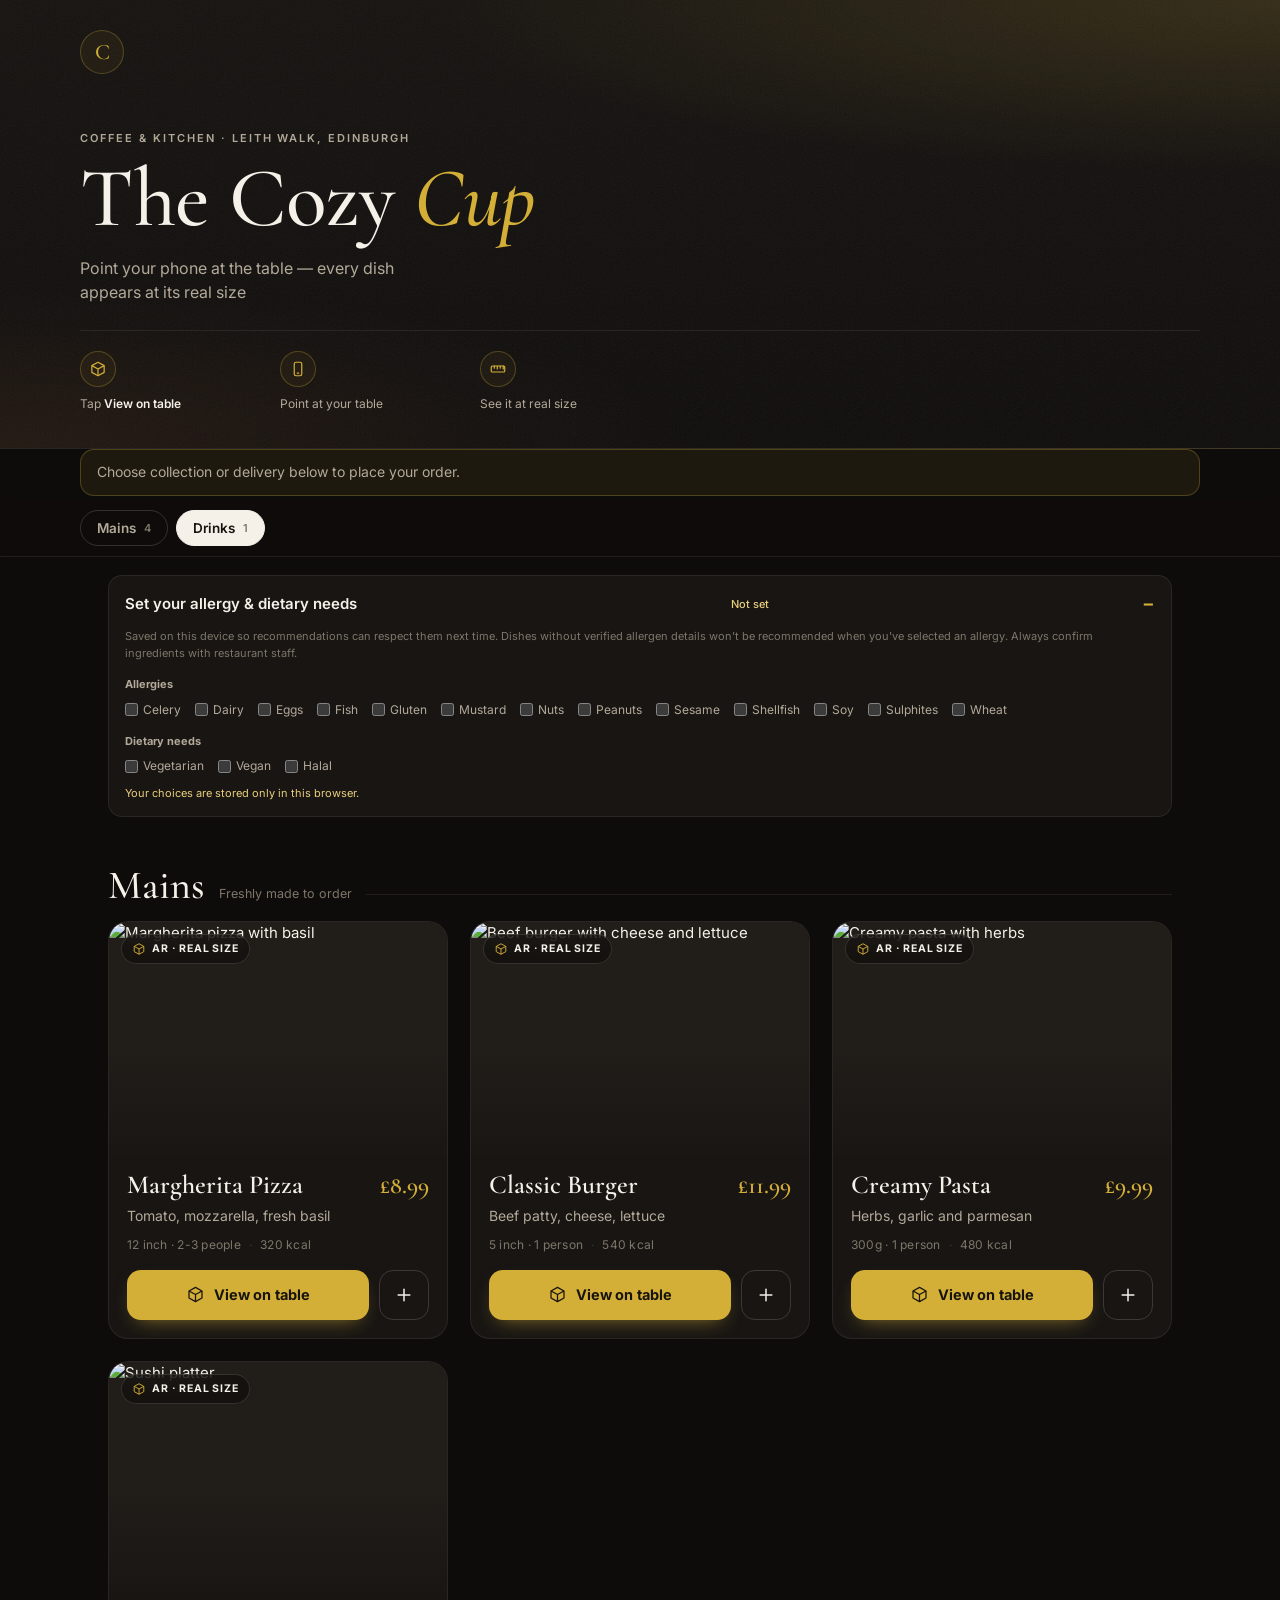
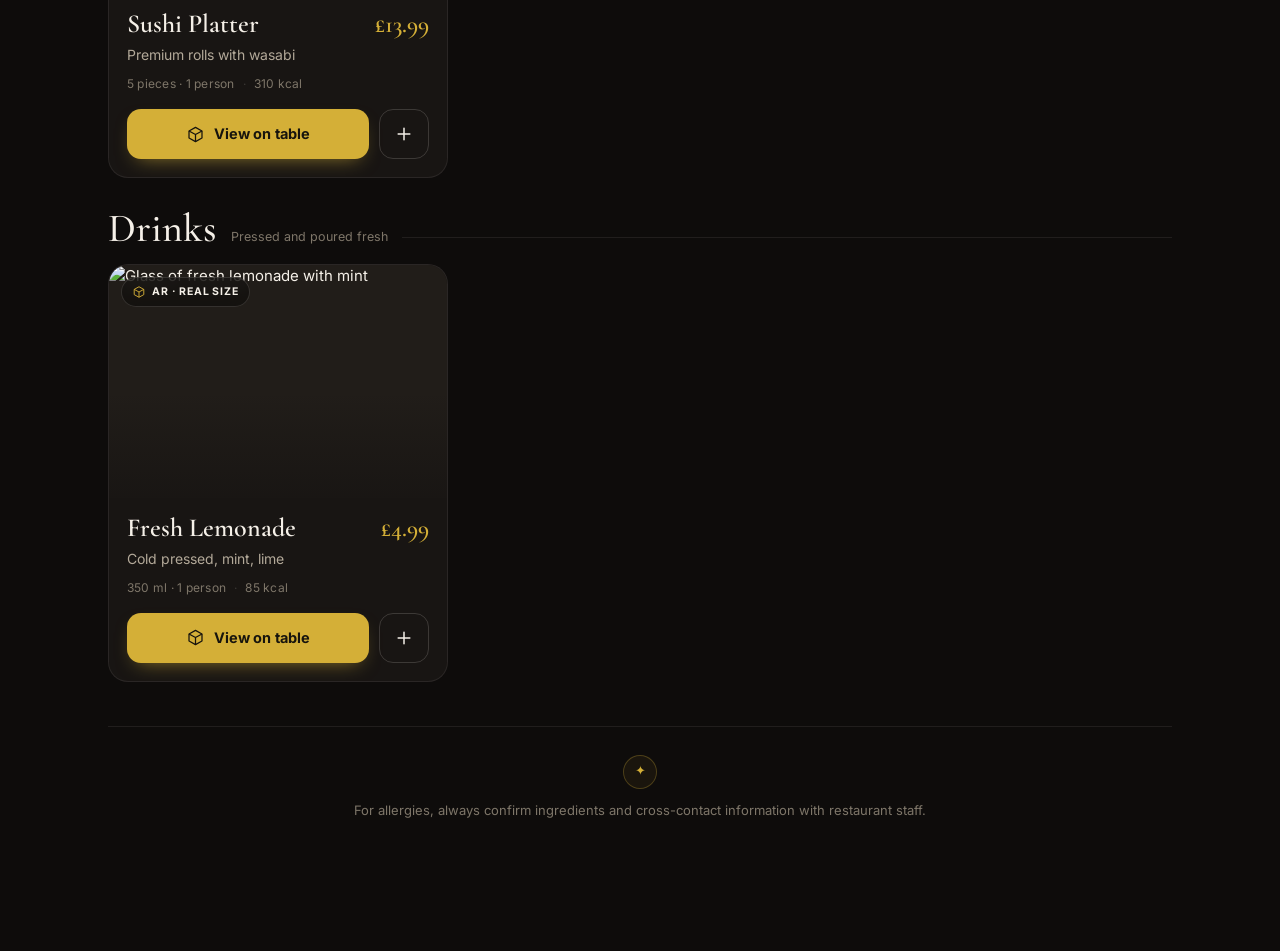
==== commit beca2735: "Add delivery and collection checkout" ====
--- a/index.html
+++ b/index.html
@@ -259,6 +259,22 @@
       <label for="order-note">Notes for the kitchen</label>
       <textarea id="order-note" maxlength="300" rows="2" placeholder="Allergies, no onions, extra napkins…"></textarea>
     </div>
+    <section id="home-order-fields" class="home-order-fields" hidden aria-labelledby="home-order-title">
+      <h3 id="home-order-title">How would you like your order?</h3>
+      <label for="order-type-select">Order type</label>
+      <select id="order-type-select">
+        <option value="collection">Collection</option>
+        <option value="delivery">Delivery</option>
+      </select>
+      <label for="customer-name">Name</label>
+      <input id="customer-name" type="text" maxlength="80" autocomplete="name" placeholder="Your name">
+      <label for="customer-phone">Phone number</label>
+      <input id="customer-phone" type="tel" maxlength="30" autocomplete="tel" placeholder="07...">
+      <div id="delivery-address-field" hidden>
+        <label for="delivery-address">Delivery address</label>
+        <textarea id="delivery-address" maxlength="240" rows="2" autocomplete="street-address" placeholder="House number, street, postcode"></textarea>
+      </div>
+    </section>
     <section id="table-board" class="table-board" hidden aria-labelledby="table-board-title">
       <div class="table-board-head"><div><h3 id="table-board-title">Shared table order</h3><p>See what your table is planning and what the kitchen has received.</p></div><button type="button" class="btn-ghost" id="table-board-refresh">Refresh</button></div>
       <div id="table-board-content" aria-live="polite"><p class="sub">Loading shared table order...</p></div>
@@ -275,7 +291,7 @@
     <div class="summary-row total"><span>Total</span><span id="summary-total">£0.00</span></div>
     <p class="order-mode-note" id="order-mode-note" role="status" hidden></p>
     <button id="place-order-btn" class="btn-gold" onclick="placeOrder()">Place order</button>
-    <p class="summary-hint">Pay at the table when your food arrives</p>
+    <p class="summary-hint" id="summary-hint">Pay at the table when your food arrives</p>
   </div>
 </section>
 
--- a/style.css
+++ b/style.css
@@ -245,6 +245,7 @@
 .safety-preference-status{color:var(--gold-soft)!important}
 .allergen-warning{margin:8px 0;color:#ffd28a;font-size:11px;line-height:1.45}
 .allergen-warning[hidden]{display:none}
+.card-ingredients{margin:6px 0 12px;color:var(--mute);font-size:11px;line-height:1.45}
 .recommendations-head{display:flex;align-items:baseline;justify-content:space-between;gap:12px;margin-bottom:14px}
 .recommendations h2{font:500 30px/1.05 var(--serif)}
 .recommendations-head p,.recommendation-empty{color:var(--mute);font-size:12px;margin-top:4px}
@@ -370,6 +371,14 @@
 }
 .order-extras textarea::placeholder{color:var(--mute)}
 .order-extras textarea:focus{outline:none;border-color:var(--gold)}
+.table-board{margin-top:22px;padding:16px;border:1px solid var(--line);background:rgba(255,255,255,.02)}
+.table-board[hidden]{display:none}
+.table-board-head{display:flex;justify-content:space-between;gap:14px;align-items:flex-start}
+.table-board h3{font:500 23px/1.1 var(--serif);margin:0}
+.table-board-head p{color:var(--mute);font-size:12px;margin:5px 0 0}
+.table-board-block{margin:14px 0}.table-board-block>b{font-size:12px;color:var(--gold);letter-spacing:.08em;text-transform:uppercase}
+.table-board ul{list-style:none;margin:7px 0 0}.table-board li{display:flex;justify-content:space-between;gap:12px;padding:7px 0;border-bottom:1px solid var(--line);font-size:13px}
+.table-board #table-board-add{margin-top:12px;width:100%}
 
 #cart-summary{
   padding:16px var(--gutter) calc(16px + var(--safe-b));
@@ -478,6 +487,70 @@
 #order-tracker[data-status="ready"] .ot-dot{background:var(--gold-ink)}
 #order-tracker[data-status="served"] .ot-dot,#order-tracker[data-status="cancelled"] .ot-dot{animation:none;background:var(--mute)}
 @keyframes ot-pulse{0%,100%{opacity:1}50%{opacity:.35}}
+
+/* Ordering mode: home visitors and unrecognised table codes */
+.mode-banner{
+  margin:0 var(--page-x) 4px;padding:12px 16px;border-radius:var(--r-md);
+  background:rgba(212,175,55,.08);border:1px solid var(--gold-dim);color:var(--warm);font-size:14px;line-height:1.45;
+}
+.mode-banner[data-mode="bad_table"]{background:rgba(217,101,91,.1);border-color:rgba(217,101,91,.45);color:#F0C2BC}
+.order-mode-note{margin:0 0 10px;font-size:13.5px;color:var(--warm);text-align:center}
+.home-order-fields{display:grid;gap:7px;margin:14px 0;padding:14px;border:1px solid var(--line);border-radius:var(--r-md);background:var(--card2);text-align:left}
+.home-order-fields h3{font-size:16px;margin:0 0 3px;color:var(--ivory)}
+.home-order-fields label{font-size:12px;color:var(--warm);font-weight:600}
+.home-order-fields input,.home-order-fields select,.home-order-fields textarea{width:100%;padding:10px;border:1px solid var(--line);border-radius:8px;background:var(--bg);color:var(--ivory);font:inherit}
+.home-order-fields textarea{resize:vertical}
+
+/* Several orders, status screen, bill, undo */
+#order-success{overflow-y:auto;justify-content:flex-start}
+#order-success > :first-child{margin-top:auto}
+#order-success > :last-child{margin-bottom:auto}
+#order-success.status-mode .ok-ring,#order-success.status-mode .ok-ticket{display:none}
+.ok-warning{
+  width:100%;max-width:340px;margin:0 0 16px;padding:12px 14px;border-radius:var(--r-md);
+  background:rgba(217,101,91,.12);border:1px solid rgba(217,101,91,.45);color:#F0C2BC;
+  font-size:14px;font-weight:600;
+}
+.order-groups{width:100%;max-width:340px;display:flex;flex-direction:column;gap:18px;margin-bottom:18px;text-align:left}
+.order-groups:empty{display:none}
+.og-head{font-size:11px;font-weight:700;letter-spacing:.16em;text-transform:uppercase;color:var(--gold);margin:0 0 10px}
+.track-card{
+  background:var(--surface);border:1px solid var(--line);border-radius:var(--r-lg);
+  padding:14px 14px 12px;margin-bottom:10px;
+}
+.track-card[data-status="ready"]{border-color:var(--gold)}
+.track-card[data-refund="due"]{border-color:rgba(217,101,91,.6)}
+.tc-top{display:flex;align-items:baseline;gap:10px;margin-bottom:12px}
+.tc-no{font:600 22px/1 var(--serif)}
+.tc-label{font-size:12px;font-weight:700;letter-spacing:.06em;text-transform:uppercase;color:var(--gold)}
+.track-card[data-status="cancelled"] .tc-label{color:#E0897F}
+.tc-paid{font-size:10.5px;font-weight:700;letter-spacing:.1em;text-transform:uppercase;
+  padding:2px 7px;border-radius:6px;border:1px solid rgba(107,191,122,.5);color:#8FD19B}
+.tc-total{margin-left:auto;font-size:14px;font-weight:600;color:var(--warm)}
+.track-card .ok-steps{max-width:none;margin-bottom:10px}
+.tc-note{font-size:13.5px;color:var(--warm);margin:0}
+.track-card[data-refund="due"] .tc-note{color:#F0C2BC;font-weight:600}
+.tc-clear{
+  margin-top:10px;padding:8px 12px;border-radius:10px;font-size:13px;font-weight:600;
+  background:transparent;color:var(--warm);border:1px solid var(--line-2);
+}
+.order-bill{
+  width:100%;max-width:340px;margin-bottom:22px;padding:14px;text-align:left;
+  border-radius:var(--r-lg);border:1px dashed var(--gold-dim);background:rgba(212,175,55,.05);
+}
+.ob-row{display:flex;justify-content:space-between;align-items:baseline;font-weight:600}
+.ob-row b{font:600 24px/1 var(--serif);color:var(--gold)}
+.order-bill p{margin:8px 0 0;font-size:12.5px;color:var(--warm)}
+#order-tracker[data-status="trouble"]{border-color:rgba(217,101,91,.6);color:#F0C2BC}
+#order-tracker[data-status="trouble"] .ot-dot{background:#D9655B}
+#undo-bar{
+  position:fixed;z-index:210;left:50%;bottom:calc(76px + var(--safe-b));transform:translateX(-50%);
+  display:flex;align-items:center;gap:16px;max-width:calc(100% - 2*var(--gutter));
+  padding:10px 10px 10px 18px;border-radius:14px;
+  background:rgba(33,29,25,.96);border:1px solid var(--line-2);box-shadow:var(--shadow);font-size:14px;
+}
+#undo-bar[hidden]{display:none}
+#undo-bar button{padding:8px 14px;border-radius:10px;background:var(--gold);color:var(--gold-ink);font-weight:700}
 @media (prefers-reduced-motion:reduce){.ot-dot,.ok-steps li.current .ok-dot{animation:none}}
 
 /* ── 10. Toast ─────────────────────────────────────────────────── */
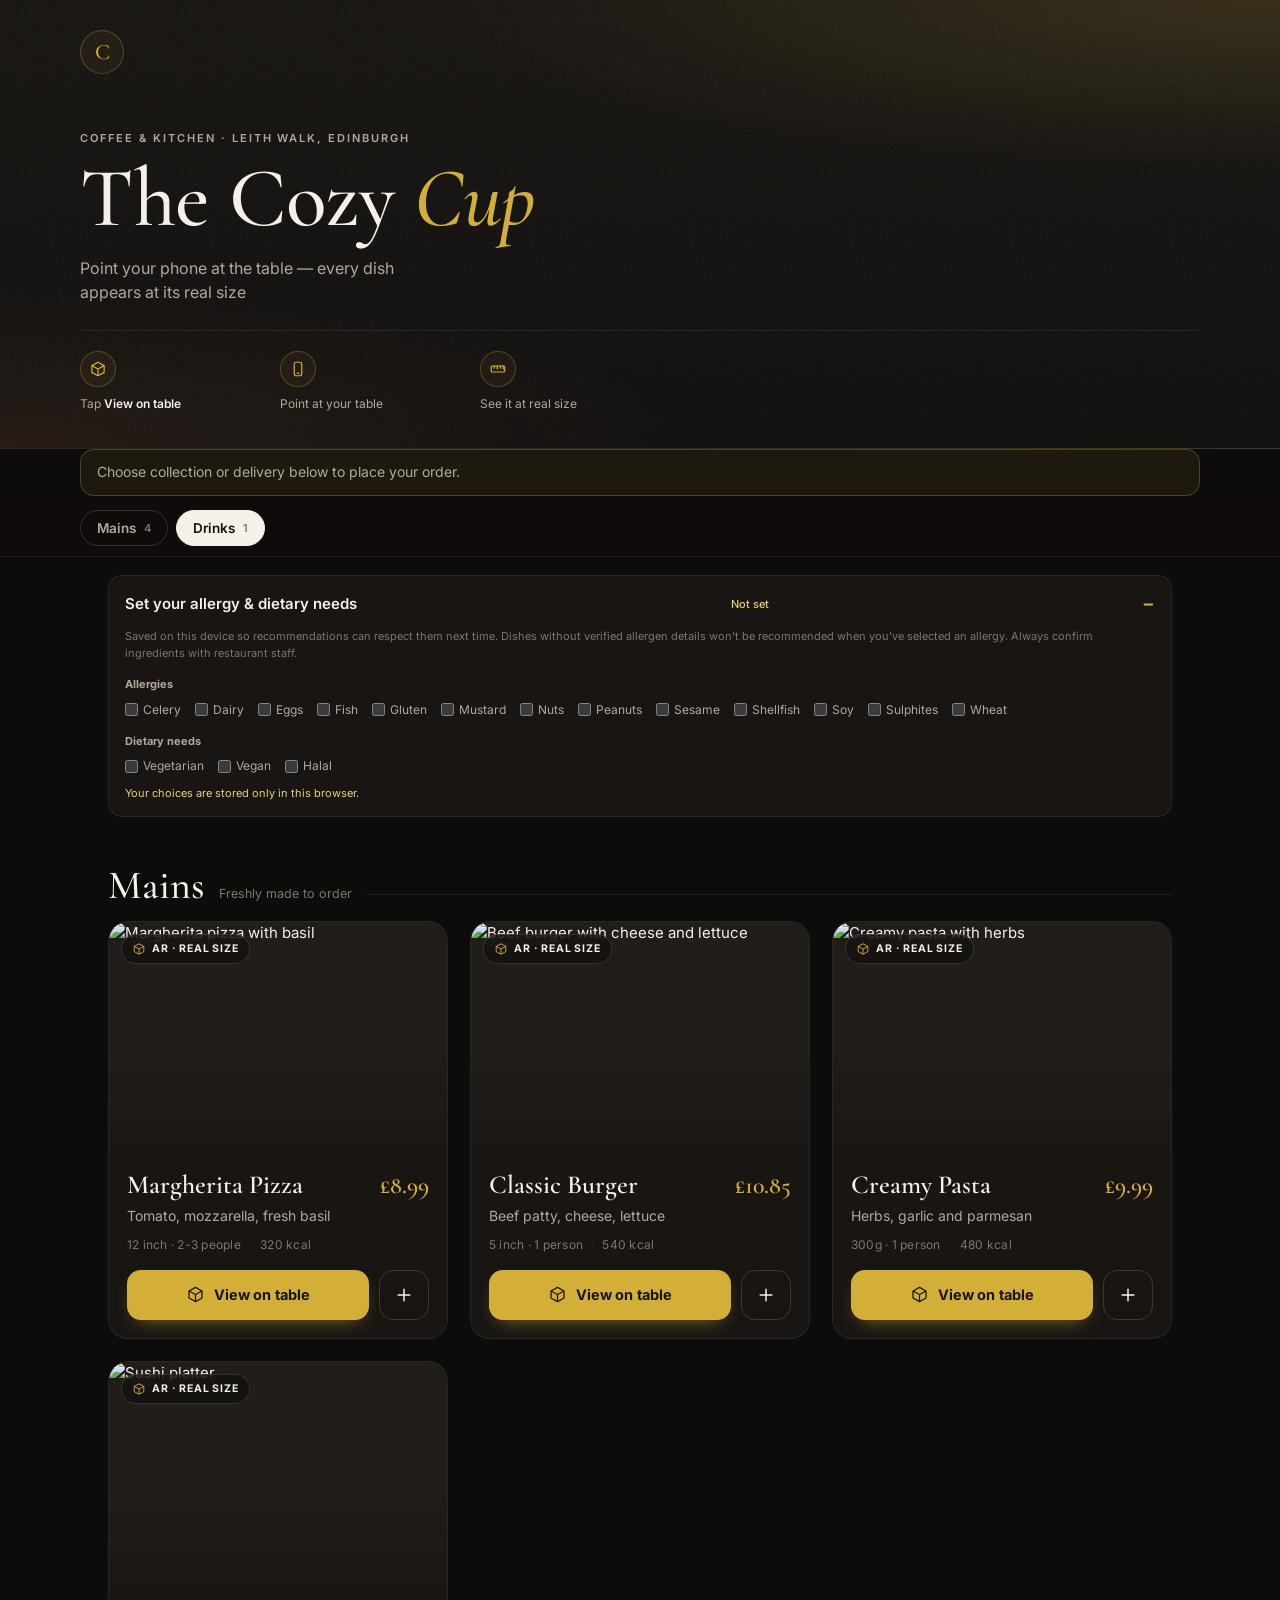
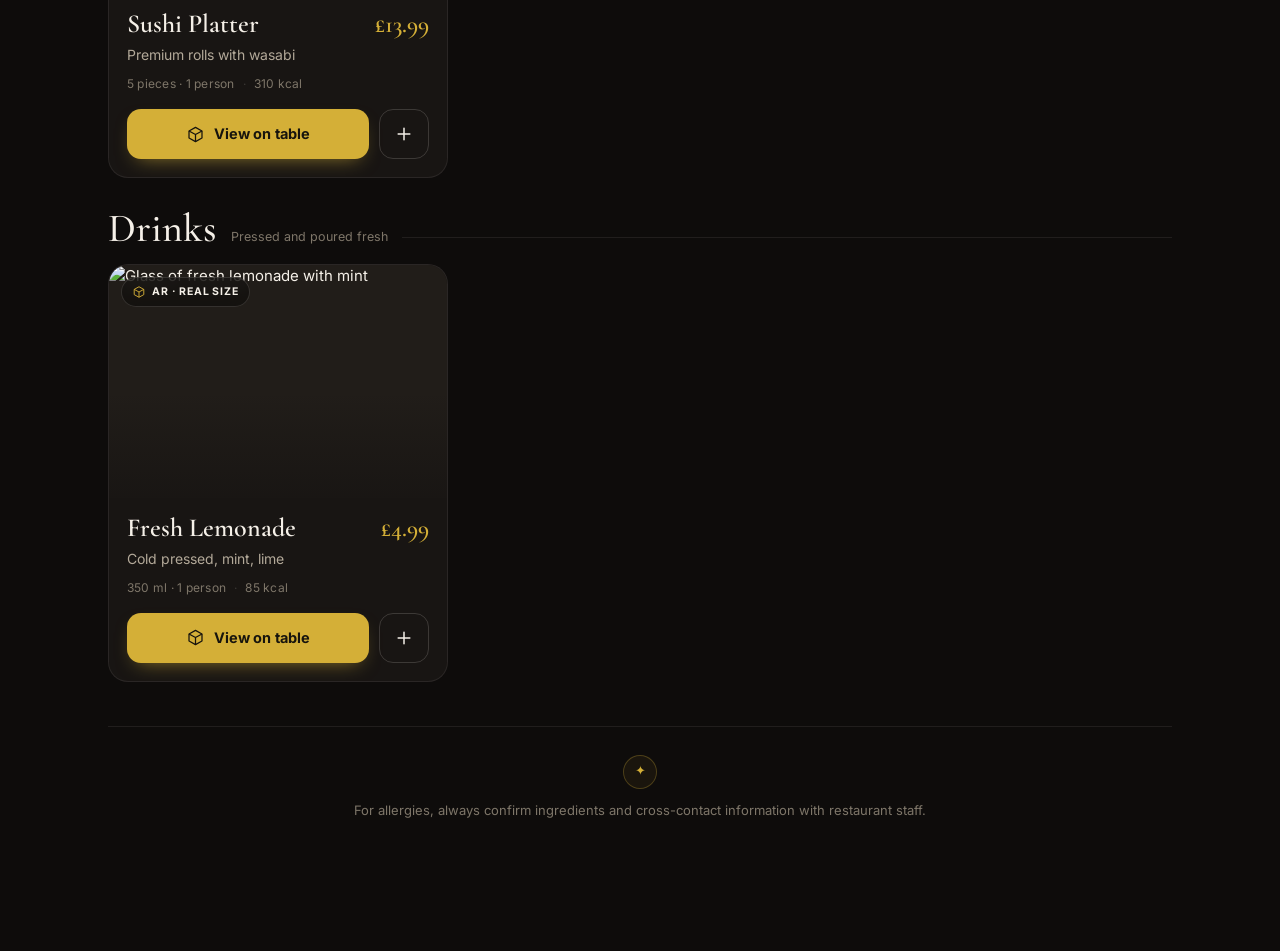
==== commit a2554f8a: "Redesign owner dashboard with quiet-luxury design system - New overview, dish grid and editor, 3D pr" ====
--- a/index.html
+++ b/index.html
@@ -142,7 +142,7 @@
             <span class="sold-pill">Sold out</span>
           </div>
           <div class="card-body">
-            <div class="card-head"><h3 class="card-name">Classic Burger</h3><span class="card-price">£11.99</span></div>
+            <div class="card-head"><h3 class="card-name">Classic Burger</h3><span class="card-price">£10.85</span></div>
             <p class="card-desc">Beef patty, cheese, lettuce</p>
             <p class="card-facts"><span class="card-size">5 inch · 1 person</span><span class="card-cal">540 kcal</span></p>
             <div class="card-btns">
@@ -369,7 +369,8 @@
 <script src="recommendations.js?v=5"></script>
 <script src="order-status.js?v=3"></script>
 <script src="script.js?v=30"></script>
-<script src="data.js?v=10"></script>
+<script src="data.js?v=13"></script>
+<script src="analytics.js?v=1"></script>
 
 <script>
 /* Safari shows its own "View in AR?" dialog unless the rel="ar" link already
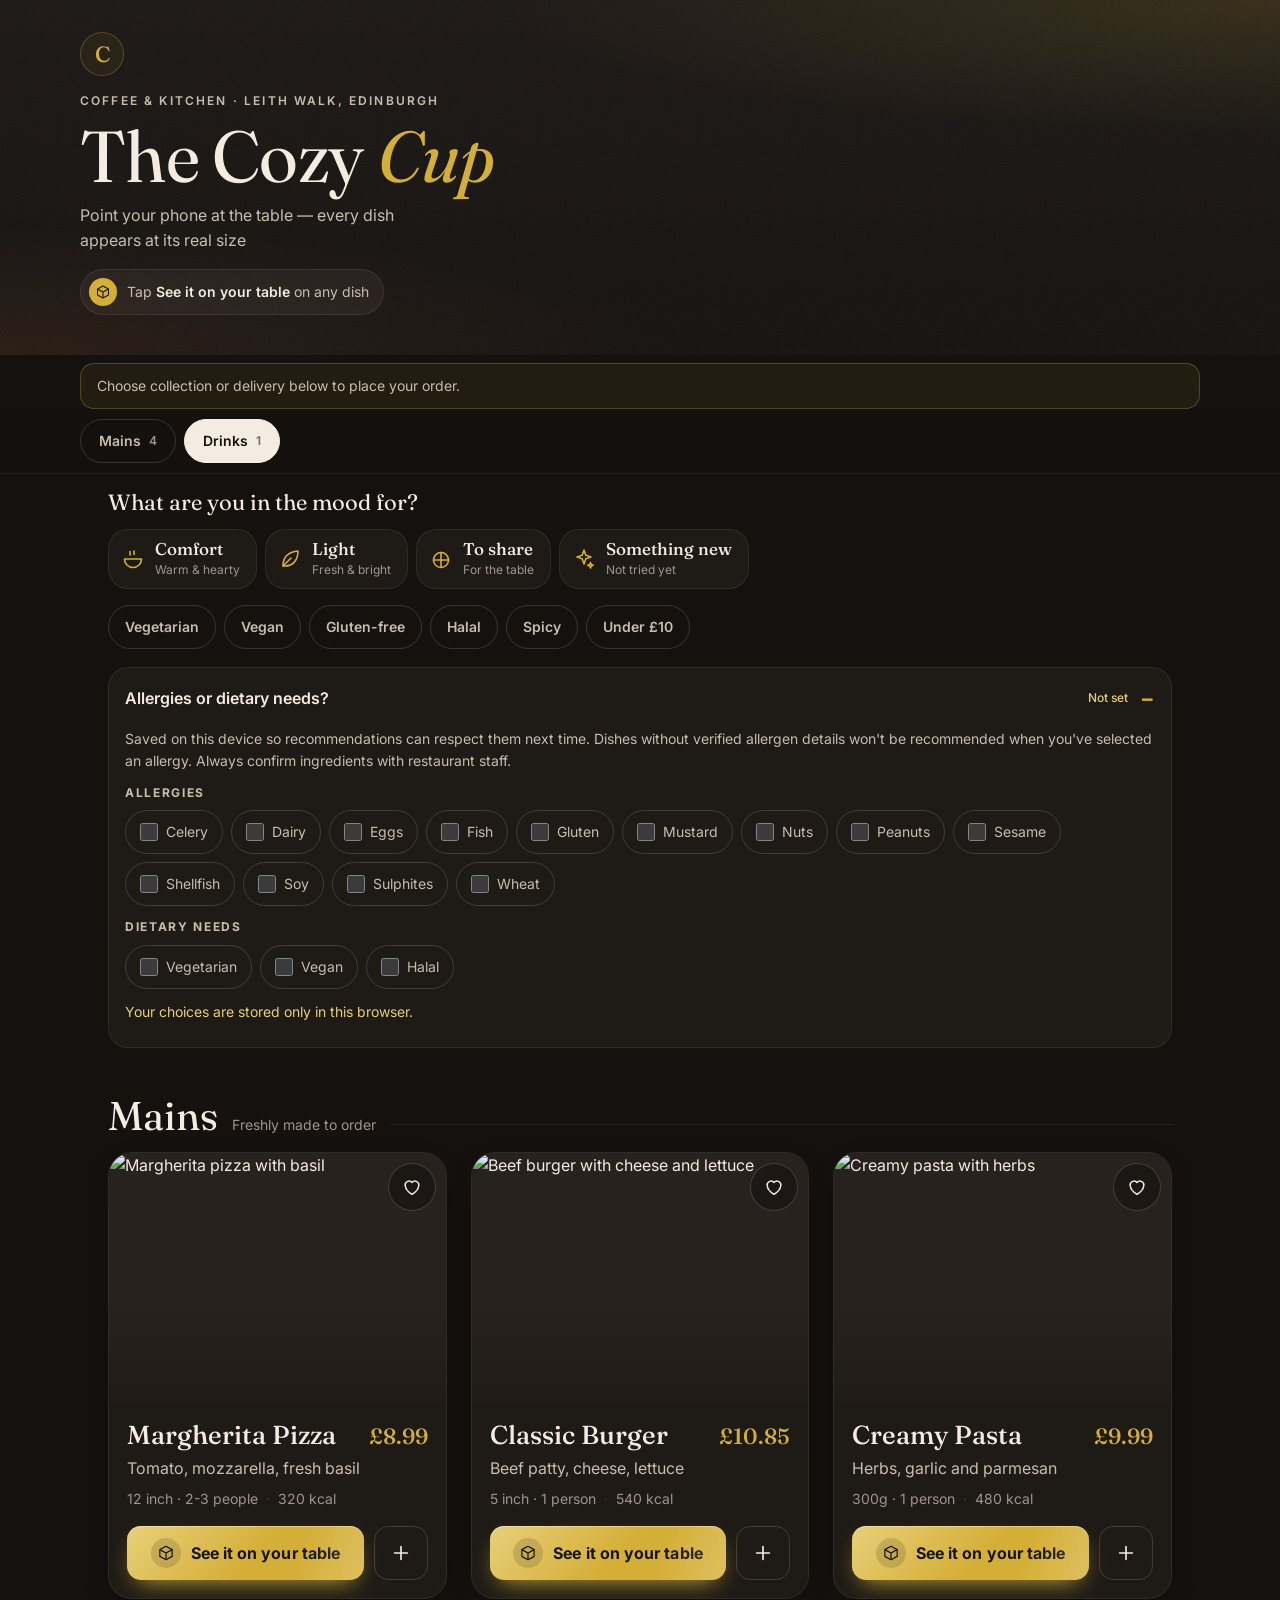
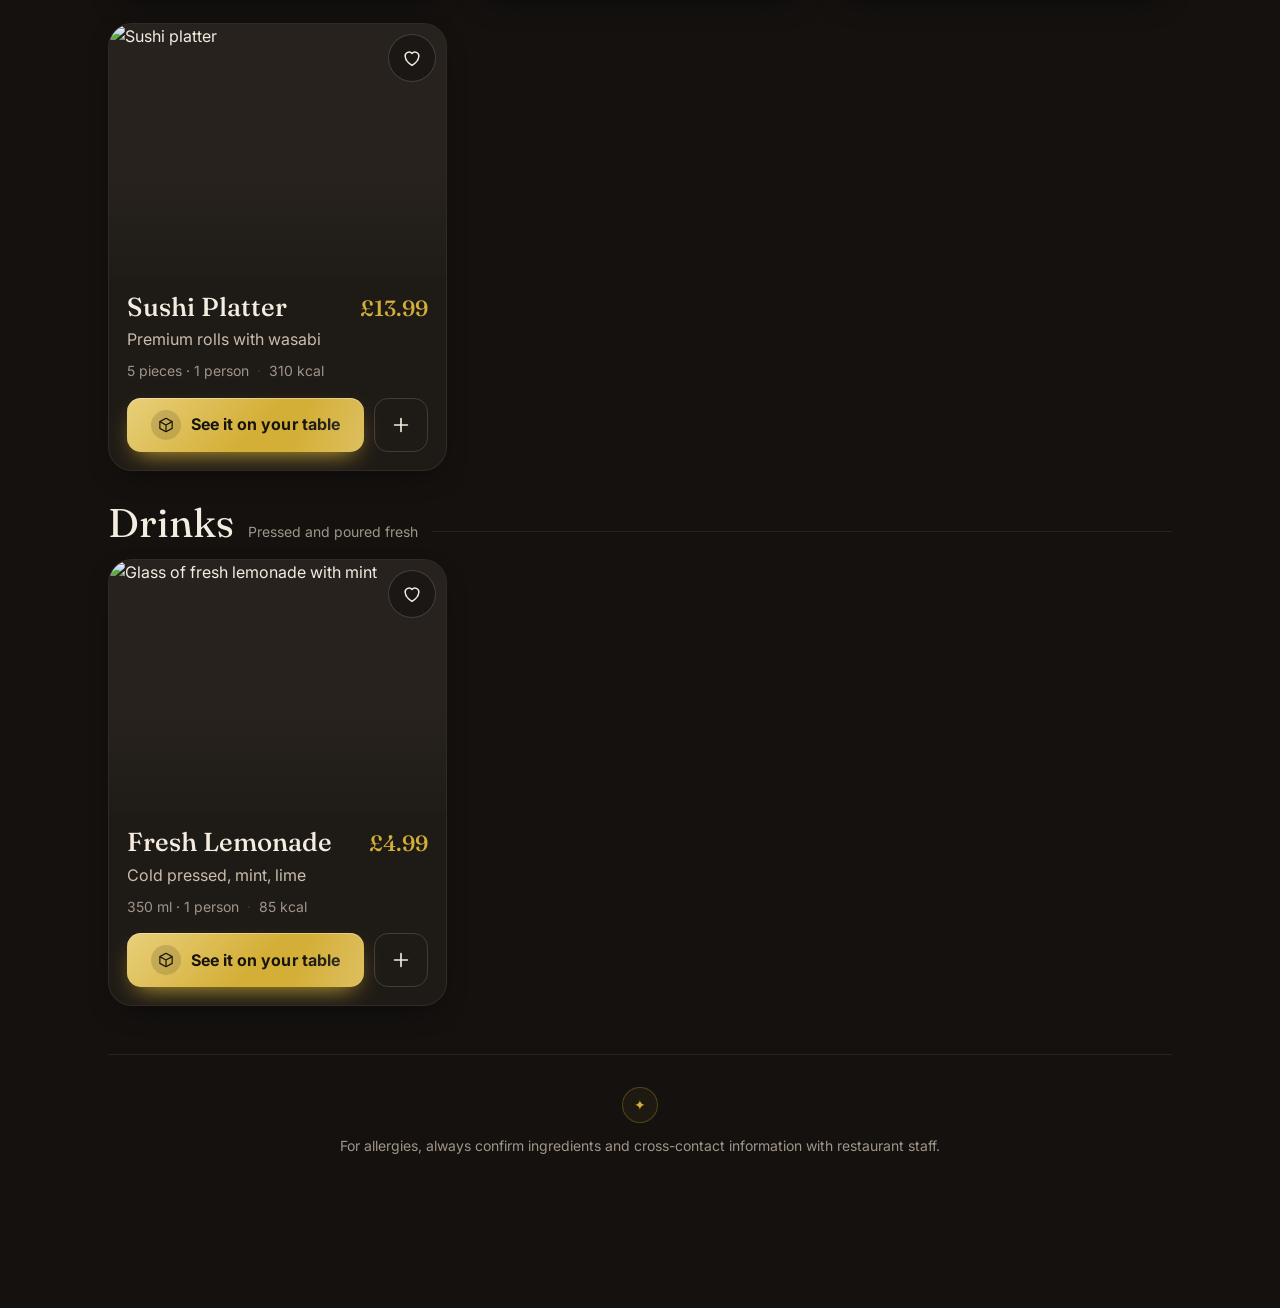
==== commit a49bd951: "Redesign customer menu with guided AR and diner features - New design system: warm charcoal, Fraunce" ====
--- a/index.html
+++ b/index.html
@@ -3,13 +3,18 @@
 <head>
 <meta charset="UTF-8">
 <meta name="viewport" content="width=device-width, initial-scale=1.0, viewport-fit=cover">
-<meta name="theme-color" content="#0E0C0B">
+<meta name="theme-color" content="#14110F">
 <meta name="color-scheme" content="dark">
 <title>The Cozy Cup — Menu</title>
+<script>
+  /* Welcome intro once per visit. CSS also hides it after ~2.6s on its own. */
+  try { if (!sessionStorage.getItem('mv-welcomed')) document.documentElement.classList.add('mv-welcome'); } catch (e) {}
+</script>
 <link rel="preconnect" href="https://fonts.googleapis.com">
 <link rel="preconnect" href="https://fonts.gstatic.com" crossorigin>
-<link href="https://fonts.googleapis.com/css2?family=Cormorant+Garamond:ital,wght@0,500;0,600;1,500&family=Inter:wght@400;500;600;700&display=swap" rel="stylesheet">
-<link rel="stylesheet" href="style.css?v=28">
+<link rel="preconnect" href="https://images.unsplash.com">
+<link href="https://fonts.googleapis.com/css2?family=Fraunces:ital,opsz,wght@0,9..144,400;0,9..144,500;0,9..144,600;1,9..144,400;1,9..144,500&family=Inter:wght@400;500;600;700&display=swap" rel="stylesheet">
+<link rel="stylesheet" href="style.css?v=29">
 <script type="module" src="https://ajax.googleapis.com/ajax/libs/model-viewer/3.5.0/model-viewer.min.js"></script>
 </head>
 <body>
@@ -25,7 +30,38 @@
   <symbol id="i-phone" viewBox="0 0 24 24" fill="none" stroke="currentColor" stroke-width="1.6" stroke-linejoin="round"><rect x="7" y="3" width="10" height="18" rx="2.2"/><path d="M11 17.5h2" stroke-linecap="round"/></symbol>
   <symbol id="i-table" viewBox="0 0 24 24" fill="none" stroke="currentColor" stroke-width="1.6" stroke-linecap="round" stroke-linejoin="round"><path d="M3 9h18M6 9v10M18 9v10M5 9l2-4h10l2 4"/></symbol>
   <symbol id="i-ruler" viewBox="0 0 24 24" fill="none" stroke="currentColor" stroke-width="1.6" stroke-linejoin="round"><rect x="3" y="8" width="18" height="8" rx="1.5"/><path d="M7 8v3M11 8v4M15 8v3M19 8v4" stroke-linecap="round"/></symbol>
+  <symbol id="i-heart" viewBox="0 0 24 24" stroke="currentColor" stroke-width="1.7" stroke-linejoin="round"><path style="fill:var(--heart-fill,none)" d="M12 20s-7.5-4.4-7.5-10.2A4.3 4.3 0 0 1 12 7a4.3 4.3 0 0 1 7.5 2.8C19.5 15.6 12 20 12 20Z"/></symbol>
+  <symbol id="i-eye" viewBox="0 0 24 24" fill="none" stroke="currentColor" stroke-width="1.7" stroke-linejoin="round"><path d="M2.5 12S6 5.5 12 5.5 21.5 12 21.5 12 18 18.5 12 18.5 2.5 12 2.5 12Z"/><circle cx="12" cy="12" r="2.8"/></symbol>
+  <symbol id="i-close" viewBox="0 0 24 24" fill="none" stroke="currentColor" stroke-width="1.8" stroke-linecap="round"><path d="M6 6l12 12M18 6 6 18"/></symbol>
+  <symbol id="i-share" viewBox="0 0 24 24" fill="none" stroke="currentColor" stroke-width="1.7" stroke-linecap="round" stroke-linejoin="round"><path d="M12 15V3.5M7.5 8 12 3.5 16.5 8"/><path d="M5 12v7a1.5 1.5 0 0 0 1.5 1.5h11A1.5 1.5 0 0 0 19 19v-7"/></symbol>
+  <symbol id="i-alert" viewBox="0 0 24 24" fill="none" stroke="currentColor" stroke-width="1.7" stroke-linecap="round" stroke-linejoin="round"><circle cx="12" cy="12" r="9"/><path d="M12 7.5v5.5M12 16.5v.01"/></symbol>
+  <symbol id="i-people" viewBox="0 0 24 24" fill="none" stroke="currentColor" stroke-width="1.6" stroke-linecap="round" stroke-linejoin="round"><circle cx="9" cy="8.5" r="3"/><path d="M3.5 19a5.5 5.5 0 0 1 11 0"/><path d="M15.5 6a3 3 0 0 1 0 5.5M17.5 19a5.5 5.5 0 0 0-2.4-4.5"/></symbol>
+  <symbol id="i-flame" viewBox="0 0 24 24" fill="none" stroke="currentColor" stroke-width="1.6" stroke-linejoin="round"><path d="M12 21a6 6 0 0 0 6-6c0-4-3-6-4-9-1 2-2 3-3.5 3.5C9 7 8 5.5 8 4c-2 2.5-2 5.5-2 8v3a6 6 0 0 0 6 6Z"/></symbol>
+  <symbol id="i-clock" viewBox="0 0 24 24" fill="none" stroke="currentColor" stroke-width="1.6" stroke-linecap="round"><circle cx="12" cy="12" r="8.5"/><path d="M12 7.5V12l3 2"/></symbol>
+  <symbol id="i-chili" viewBox="0 0 24 24" fill="none" stroke="currentColor" stroke-width="1.6" stroke-linecap="round" stroke-linejoin="round"><path d="M14.5 7.5c3 .5 5 3 4.5 6.5-1 5-8 7.5-14 6.5 4-1.5 6-4 6.5-7.5.4-3 1-5 3-5.5Z"/><path d="M14.5 7.5c0-2 1-3.5 3-4"/></symbol>
+  <symbol id="i-grain" viewBox="0 0 24 24" fill="none" stroke="currentColor" stroke-width="1.6" stroke-linecap="round" stroke-linejoin="round"><path d="M12 21V8"/><path d="M12 8c-2-1-3-3-3-5 2 1 3 3 3 5Zm0 0c2-1 3-3 3-5-2 1-3 3-3 5Zm0 5c-2.5-.5-4-2.5-4-4.5 2.5.5 4 2.5 4 4.5Zm0 0c2.5-.5 4-2.5 4-4.5-2.5.5-4 2.5-4 4.5Z"/></symbol>
+  <symbol id="i-drop" viewBox="0 0 24 24" fill="none" stroke="currentColor" stroke-width="1.6" stroke-linejoin="round"><path d="M12 3.5s6 6.5 6 11a6 6 0 0 1-12 0c0-4.5 6-11 6-11Z"/></symbol>
+  <symbol id="i-egg" viewBox="0 0 24 24" fill="none" stroke="currentColor" stroke-width="1.6"><path d="M12 3c3.5 0 6.5 6 6.5 10.5a6.5 6.5 0 0 1-13 0C5.5 9 8.5 3 12 3Z"/></symbol>
+  <symbol id="i-fish" viewBox="0 0 24 24" fill="none" stroke="currentColor" stroke-width="1.6" stroke-linejoin="round"><path d="M3 12s3.5-5 9-5 9 5 9 5-3.5 5-9 5-9-5-9-5Z"/><path d="M3 12 1 9m2 3-2 3"/><circle cx="16" cy="11" r=".9" fill="currentColor"/></symbol>
+  <symbol id="i-nut" viewBox="0 0 24 24" fill="none" stroke="currentColor" stroke-width="1.6" stroke-linejoin="round"><path d="M12 4c4 0 7 3 7 7 0 5-4 9-7 9s-7-4-7-9c0-4 3-7 7-7Z"/><path d="M8 8.5c2.5 1 5.5 1 8 0"/></symbol>
+  <symbol id="i-seed" viewBox="0 0 24 24" fill="currentColor"><ellipse cx="8" cy="9" rx="2" ry="3"/><ellipse cx="15" cy="8" rx="2" ry="3"/><ellipse cx="11.5" cy="16" rx="2" ry="3"/></symbol>
+  <symbol id="i-dot" viewBox="0 0 24 24" fill="none" stroke="currentColor" stroke-width="1.6"><circle cx="12" cy="12" r="7"/><circle cx="12" cy="12" r="2" fill="currentColor"/></symbol>
+  <symbol id="i-bowl" viewBox="0 0 24 24" fill="none" stroke="currentColor" stroke-width="1.6" stroke-linecap="round" stroke-linejoin="round"><path d="M3.5 12h17a8.5 8.5 0 0 1-17 0Z"/><path d="M9 4.5c-1 1 1 2 0 3.5M13 4c-1 1 1 2 0 3.5"/></symbol>
+  <symbol id="i-leaf" viewBox="0 0 24 24" fill="none" stroke="currentColor" stroke-width="1.6" stroke-linecap="round" stroke-linejoin="round"><path d="M5 19C5 10 10 5 20 4c0 9-5 15-13 15Z"/><path d="M5 19 13 11"/></symbol>
+  <symbol id="i-share-plate" viewBox="0 0 24 24" fill="none" stroke="currentColor" stroke-width="1.6" stroke-linecap="round"><circle cx="12" cy="13" r="7.5"/><path d="M12 5.5v15M4.5 13h15"/></symbol>
+  <symbol id="i-sparkle" viewBox="0 0 24 24" fill="none" stroke="currentColor" stroke-width="1.6" stroke-linejoin="round"><path d="M12 3l1.8 5.2L19 10l-5.2 1.8L12 17l-1.8-5.2L5 10l5.2-1.8z"/><path d="M18.5 15.5l.7 2 2 .7-2 .7-.7 2-.7-2-2-.7 2-.7z"/></symbol>
 </svg>
+
+<!-- ═══════════════════ WELCOME ═══════════════════ -->
+<div id="welcome" class="welcome" aria-hidden="true">
+  <div class="welcome-inner">
+    <span class="welcome-mono" id="welcome-mono">C</span>
+    <p class="welcome-kicker">Welcome to</p>
+    <p class="welcome-name" id="welcome-name">The Cozy Cup</p>
+    <p class="welcome-line">Tap any dish to see it on your table.</p>
+  </div>
+  <span class="welcome-skip">Tap to skip</span>
+</div>
 
 <!-- ═══════════════════ MENU ═══════════════════ -->
 <div id="menu-page">
@@ -38,12 +74,7 @@
     <p class="hero-tagline" id="r-tagline">Coffee &amp; kitchen · Leith Walk, Edinburgh</p>
     <h1 class="hero-title" id="r-name">The Cozy <em>Cup</em></h1>
     <p class="hero-intro" id="r-badge">Point your phone at the table — every dish appears at its real size</p>
-
-    <ol class="steps" aria-label="How to see a dish on your table">
-      <li><svg><use href="#i-cube"/></svg><span>Tap <b>View on table</b></span></li>
-      <li><svg><use href="#i-phone"/></svg><span>Point at your table</span></li>
-      <li><svg><use href="#i-ruler"/></svg><span>See it at real size</span></li>
-    </ol>
+    <p class="hero-hint"><span class="hero-hint-ic"><svg><use href="#i-cube"/></svg></span><span>Tap <b>See it on your table</b> on any dish</span></p>
   </header>
 
   <p class="mode-banner" id="mode-banner" role="status" hidden></p>
@@ -55,8 +86,30 @@
 
   <main class="menu">
 
+    <section class="discover" aria-labelledby="discover-h">
+      <h2 class="discover-h" id="discover-h">What are you in the mood for?</h2>
+      <div class="mood-row" role="group" aria-labelledby="discover-h">
+        <button class="mood" type="button" data-mood="comfort" aria-pressed="false"><svg><use href="#i-bowl"/></svg><b>Comfort</b><small>Warm &amp; hearty</small></button>
+        <button class="mood" type="button" data-mood="light" aria-pressed="false"><svg><use href="#i-leaf"/></svg><b>Light</b><small>Fresh &amp; bright</small></button>
+        <button class="mood" type="button" data-mood="share" aria-pressed="false"><svg><use href="#i-share-plate"/></svg><b>To share</b><small>For the table</small></button>
+        <button class="mood" type="button" data-mood="new" aria-pressed="false"><svg><use href="#i-sparkle"/></svg><b>Something new</b><small>Not tried yet</small></button>
+      </div>
+      <div class="filter-row" role="group" aria-label="Filter dishes">
+        <button class="chip" type="button" data-filter="veg" aria-pressed="false">Vegetarian</button>
+        <button class="chip" type="button" data-filter="vegan" aria-pressed="false">Vegan</button>
+        <button class="chip" type="button" data-filter="gf" aria-pressed="false">Gluten-free</button>
+        <button class="chip" type="button" data-filter="halal" aria-pressed="false">Halal</button>
+        <button class="chip" type="button" data-filter="spicy" aria-pressed="false">Spicy</button>
+        <button class="chip" type="button" data-filter="under10" aria-pressed="false">Under £10</button>
+      </div>
+      <div class="filter-meta">
+        <p class="filter-status" id="filter-status" role="status" aria-live="polite"></p>
+        <button class="link-btn" type="button" id="filter-clear" data-clear-filters hidden>Clear</button>
+      </div>
+    </section>
+
     <details id="safety-preferences" class="safety-preferences">
-      <summary>Set your allergy &amp; dietary needs <span id="safety-preference-summary">Not set</span></summary>
+      <summary><span class="sp-title">Allergies or dietary needs?</span> <span id="safety-preference-summary">Not set</span></summary>
       <p>Saved on this device so recommendations can respect them next time. Dishes without verified allergen details won't be recommended when you've selected an allergy. Always confirm ingredients with restaurant staff.</p>
       <fieldset class="preference-options">
         <legend>Allergies</legend>
@@ -86,7 +139,7 @@
     <section id="recommendations" class="recommendations" aria-labelledby="recommendations-title" hidden>
       <div class="recommendations-head">
         <div>
-          <h2 id="recommendations-title">You might also like</h2>
+          <h2 id="recommendations-title">Pairs beautifully with…</h2>
           <p id="recommendation-context">Picked for you from this menu</p>
         </div>
       </div>
@@ -107,6 +160,12 @@
       <button id="clear-order-history" class="history-clear" type="button" hidden>Clear saved history from this device</button>
     </section>
 
+    <div class="filter-empty" id="filter-empty" hidden>
+      <p class="fe-title">Nothing matches just yet</p>
+      <p>Try fewer filters, or ask your server. The kitchen may be able to adapt a dish.</p>
+      <button class="btn-ghost" type="button" data-clear-filters>Show all dishes</button>
+    </div>
+
     <section class="menu-section" id="mains" aria-labelledby="mains-h">
       <div class="section-head">
         <h2 id="mains-h">Mains</h2>
@@ -118,8 +177,7 @@
           <div class="card-media">
             <img src="https://images.unsplash.com/photo-1604382354936-07c5d9983bd3?w=900&q=80&auto=format&fit=crop"
                  srcset="https://images.unsplash.com/photo-1604382354936-07c5d9983bd3?w=600&q=80&auto=format&fit=crop 600w, https://images.unsplash.com/photo-1604382354936-07c5d9983bd3?w=900&q=80&auto=format&fit=crop 900w"
-                 sizes="(min-width:1024px) 33vw, (min-width:680px) 50vw, 100vw" alt="Margherita pizza with basil" loading="lazy" decoding="async">
-            <span class="ar-pill"><svg><use href="#i-cube"/></svg>AR · real size</span>
+                 sizes="(min-width:1024px) 33vw, (min-width:680px) 50vw, 100vw" alt="Margherita pizza with basil" loading="lazy" decoding="async" width="900" height="619">
             <span class="sold-pill">Sold out</span>
           </div>
           <div class="card-body">
@@ -127,7 +185,7 @@
             <p class="card-desc">Tomato, mozzarella, fresh basil</p>
             <p class="card-facts"><span class="card-size">12 inch · 2-3 people</span><span class="card-cal">320 kcal</span></p>
             <div class="card-btns">
-              <button class="card-ar-btn" onclick="openAR('pizza')"><svg><use href="#i-cube"/></svg>View on table</button>
+              <button class="card-ar-btn" onclick="openAR('pizza')" aria-label="See Margherita Pizza on your table"><span class="ar-ic"><svg><use href="#i-cube"/></svg></span>See it on your table</button>
               <button class="card-add-btn" onclick="quickAdd('pizza')" aria-label="Add Margherita Pizza to order"><svg><use href="#i-plus"/></svg><span class="in-cart-qty">0</span></button>
             </div>
           </div>
@@ -137,8 +195,7 @@
           <div class="card-media">
             <img src="https://images.unsplash.com/photo-1568901346375-23c9450c58cd?w=900&q=80&auto=format&fit=crop"
                  srcset="https://images.unsplash.com/photo-1568901346375-23c9450c58cd?w=600&q=80&auto=format&fit=crop 600w, https://images.unsplash.com/photo-1568901346375-23c9450c58cd?w=900&q=80&auto=format&fit=crop 900w"
-                 sizes="(min-width:1024px) 33vw, (min-width:680px) 50vw, 100vw" alt="Beef burger with cheese and lettuce" loading="lazy" decoding="async">
-            <span class="ar-pill"><svg><use href="#i-cube"/></svg>AR · real size</span>
+                 sizes="(min-width:1024px) 33vw, (min-width:680px) 50vw, 100vw" alt="Beef burger with cheese and lettuce" loading="lazy" decoding="async" width="900" height="619">
             <span class="sold-pill">Sold out</span>
           </div>
           <div class="card-body">
@@ -146,7 +203,7 @@
             <p class="card-desc">Beef patty, cheese, lettuce</p>
             <p class="card-facts"><span class="card-size">5 inch · 1 person</span><span class="card-cal">540 kcal</span></p>
             <div class="card-btns">
-              <button class="card-ar-btn" onclick="openAR('burger')"><svg><use href="#i-cube"/></svg>View on table</button>
+              <button class="card-ar-btn" onclick="openAR('burger')" aria-label="See Classic Burger on your table"><span class="ar-ic"><svg><use href="#i-cube"/></svg></span>See it on your table</button>
               <button class="card-add-btn" onclick="quickAdd('burger')" aria-label="Add Classic Burger to order"><svg><use href="#i-plus"/></svg><span class="in-cart-qty">0</span></button>
             </div>
           </div>
@@ -156,8 +213,7 @@
           <div class="card-media">
             <img src="https://images.unsplash.com/photo-1555949258-eb67b1ef0ceb?w=900&q=80&auto=format&fit=crop"
                  srcset="https://images.unsplash.com/photo-1555949258-eb67b1ef0ceb?w=600&q=80&auto=format&fit=crop 600w, https://images.unsplash.com/photo-1555949258-eb67b1ef0ceb?w=900&q=80&auto=format&fit=crop 900w"
-                 sizes="(min-width:1024px) 33vw, (min-width:680px) 50vw, 100vw" alt="Creamy pasta with herbs" loading="lazy" decoding="async">
-            <span class="ar-pill"><svg><use href="#i-cube"/></svg>AR · real size</span>
+                 sizes="(min-width:1024px) 33vw, (min-width:680px) 50vw, 100vw" alt="Creamy pasta with herbs" loading="lazy" decoding="async" width="900" height="619">
             <span class="sold-pill">Sold out</span>
           </div>
           <div class="card-body">
@@ -165,7 +221,7 @@
             <p class="card-desc">Herbs, garlic and parmesan</p>
             <p class="card-facts"><span class="card-size">300g · 1 person</span><span class="card-cal">480 kcal</span></p>
             <div class="card-btns">
-              <button class="card-ar-btn" onclick="openAR('pasta')"><svg><use href="#i-cube"/></svg>View on table</button>
+              <button class="card-ar-btn" onclick="openAR('pasta')" aria-label="See Creamy Pasta on your table"><span class="ar-ic"><svg><use href="#i-cube"/></svg></span>See it on your table</button>
               <button class="card-add-btn" onclick="quickAdd('pasta')" aria-label="Add Creamy Pasta to order"><svg><use href="#i-plus"/></svg><span class="in-cart-qty">0</span></button>
             </div>
           </div>
@@ -175,8 +231,7 @@
           <div class="card-media">
             <img src="https://images.unsplash.com/photo-1579871494447-9811cf80d66c?w=900&q=80&auto=format&fit=crop"
                  srcset="https://images.unsplash.com/photo-1579871494447-9811cf80d66c?w=600&q=80&auto=format&fit=crop 600w, https://images.unsplash.com/photo-1579871494447-9811cf80d66c?w=900&q=80&auto=format&fit=crop 900w"
-                 sizes="(min-width:1024px) 33vw, (min-width:680px) 50vw, 100vw" alt="Sushi platter" loading="lazy" decoding="async">
-            <span class="ar-pill"><svg><use href="#i-cube"/></svg>AR · real size</span>
+                 sizes="(min-width:1024px) 33vw, (min-width:680px) 50vw, 100vw" alt="Sushi platter" loading="lazy" decoding="async" width="900" height="619">
             <span class="sold-pill">Sold out</span>
           </div>
           <div class="card-body">
@@ -184,7 +239,7 @@
             <p class="card-desc">Premium rolls with wasabi</p>
             <p class="card-facts"><span class="card-size">5 pieces · 1 person</span><span class="card-cal">310 kcal</span></p>
             <div class="card-btns">
-              <button class="card-ar-btn" onclick="openAR('sushi')"><svg><use href="#i-cube"/></svg>View on table</button>
+              <button class="card-ar-btn" onclick="openAR('sushi')" aria-label="See Sushi Platter on your table"><span class="ar-ic"><svg><use href="#i-cube"/></svg></span>See it on your table</button>
               <button class="card-add-btn" onclick="quickAdd('sushi')" aria-label="Add Sushi Platter to order"><svg><use href="#i-plus"/></svg><span class="in-cart-qty">0</span></button>
             </div>
           </div>
@@ -204,8 +259,7 @@
           <div class="card-media">
             <img src="https://images.unsplash.com/photo-1544145945-f90425340c7e?w=900&q=80&auto=format&fit=crop"
                  srcset="https://images.unsplash.com/photo-1544145945-f90425340c7e?w=600&q=80&auto=format&fit=crop 600w, https://images.unsplash.com/photo-1544145945-f90425340c7e?w=900&q=80&auto=format&fit=crop 900w"
-                 sizes="(min-width:1024px) 33vw, (min-width:680px) 50vw, 100vw" alt="Glass of fresh lemonade with mint" loading="lazy" decoding="async">
-            <span class="ar-pill"><svg><use href="#i-cube"/></svg>AR · real size</span>
+                 sizes="(min-width:1024px) 33vw, (min-width:680px) 50vw, 100vw" alt="Glass of fresh lemonade with mint" loading="lazy" decoding="async" width="900" height="619">
             <span class="sold-pill">Sold out</span>
           </div>
           <div class="card-body">
@@ -213,7 +267,7 @@
             <p class="card-desc">Cold pressed, mint, lime</p>
             <p class="card-facts"><span class="card-size">350 ml · 1 person</span><span class="card-cal">85 kcal</span></p>
             <div class="card-btns">
-              <button class="card-ar-btn" onclick="openAR('drink')"><svg><use href="#i-cube"/></svg>View on table</button>
+              <button class="card-ar-btn" onclick="openAR('drink')" aria-label="See Fresh Lemonade on your table"><span class="ar-ic"><svg><use href="#i-cube"/></svg></span>See it on your table</button>
               <button class="card-add-btn" onclick="quickAdd('drink')" aria-label="Add Fresh Lemonade to order"><svg><use href="#i-plus"/></svg><span class="in-cart-qty">0</span></button>
             </div>
           </div>
@@ -228,6 +282,9 @@
     </footer>
   </main>
 </div>
+
+<!-- My Selection button (hearted dishes) -->
+<button id="fav-fab" class="fav-fab" type="button" hidden aria-label="My selection"><svg><use href="#i-heart"/></svg><b id="fav-count">0</b></button>
 
 <!-- Floating order bar -->
 <button id="cart-bar" onclick="openCart()" aria-label="View your order">
@@ -326,6 +383,125 @@
   <span class="toast-icon" id="toast-icon">✓</span>
   <span class="toast-text"><span class="toast-msg" id="toast-msg"></span><span class="toast-sub" id="toast-sub"></span></span>
 </div>
+
+<!-- ═══════════════════ BOTTOM SHEETS (experience.js) ═══════════════════ -->
+<div id="sheet-backdrop" class="sheet-backdrop" hidden></div>
+
+<!-- Dish detail -->
+<section id="dish-sheet" class="bsheet bsheet-tall" role="dialog" aria-modal="true" aria-labelledby="ds-name" hidden>
+  <div class="bsheet-grab" aria-hidden="true"></div>
+  <button class="bsheet-close" type="button" data-close-sheet aria-label="Close"><svg><use href="#i-close"/></svg></button>
+  <div class="bsheet-scroll">
+    <div class="ds-media bsheet-top" id="ds-media"></div>
+    <div class="ds-body">
+      <div class="ds-badges" id="ds-badges"></div>
+      <div class="ds-head"><h2 id="ds-name">Dish</h2><span class="ds-price" id="ds-price"></span></div>
+      <p class="ds-desc" id="ds-desc"></p>
+      <dl class="ds-facts" id="ds-facts"></dl>
+      <button class="ds-3d" type="button" id="ds-3d"><svg><use href="#i-cube"/></svg>View in 3D here</button>
+      <div id="ds-allergen-box"></div>
+      <div class="ds-ingredients" id="ds-ingredients" hidden><p class="ds-label">Ingredients</p><p id="ds-ingredients-text"></p></div>
+      <div id="ds-pairs"></div>
+    </div>
+  </div>
+  <div class="bsheet-actions">
+    <button class="icon-btn fav-toggle" type="button" id="ds-fav" data-fav="" aria-pressed="false" aria-label="Save to my selection"><svg><use href="#i-heart"/></svg></button>
+    <button class="card-ar-btn" type="button" id="ds-ar"><span class="ar-ic"><svg><use href="#i-cube"/></svg></span>See it on your table</button>
+    <button class="ds-add" type="button" id="ds-add" data-dish-add=""><svg><use href="#i-plus"/></svg><span>Add</span></button>
+  </div>
+</section>
+
+<!-- AR guide (first time per visit) -->
+<section id="ar-guide" class="bsheet" role="dialog" aria-modal="true" aria-labelledby="ag-title" hidden>
+  <div class="bsheet-grab" aria-hidden="true"></div>
+  <button class="bsheet-close" type="button" data-close-sheet aria-label="Close"><svg><use href="#i-close"/></svg></button>
+  <div class="bsheet-scroll ag-body bsheet-top">
+    <div class="ag-anim" aria-hidden="true">
+      <div class="ag-surface"></div>
+      <div class="ag-dish"></div>
+      <div class="ag-phone"><span></span></div>
+    </div>
+    <p class="eyebrow" id="ag-dish">Your dish</p>
+    <h2 id="ag-title">Point your camera at the table</h2>
+    <p class="ag-text">Move your phone slowly from side to side until the dish appears. <span id="ag-size">It appears at its real size.</span></p>
+    <ul class="ag-tips">
+      <li><svg><use href="#i-check"/></svg>Good light helps</li>
+      <li><svg><use href="#i-check"/></svg>Clear a little space</li>
+      <li><svg><use href="#i-check"/></svg>Walk around it to look closer</li>
+    </ul>
+  </div>
+  <div class="bsheet-actions column">
+    <button class="btn-gold glow" type="button" id="ag-start" data-autofocus><svg><use href="#i-cube"/></svg>Open camera</button>
+    <div class="ag-alt">
+      <button class="btn-ghost" type="button" id="ag-3d">View in 3D here</button>
+      <button class="btn-ghost" type="button" id="ag-compare">Compare dishes</button>
+    </div>
+  </div>
+</section>
+
+<!-- In-page 3D viewer and compare -->
+<section id="view3d" class="bsheet bsheet-full" role="dialog" aria-modal="true" aria-labelledby="v3-title" hidden>
+  <div class="v3-head bsheet-top">
+    <div class="bsheet-grab" aria-hidden="true"></div>
+    <h2 id="v3-title">3D view</h2>
+    <button class="bsheet-close" type="button" data-close-sheet aria-label="Close 3D view"><svg><use href="#i-close"/></svg></button>
+  </div>
+  <div class="v3-stage" id="v3-stage"></div>
+  <p class="v3-note" id="v3-note">Drag to turn, pinch to zoom.</p>
+  <div class="v3-compare" id="v3-compare-box">
+    <p class="eyebrow" id="v3-picker-label">Compare with another dish</p>
+    <div class="chip-row" id="v3-picker" role="group" aria-labelledby="v3-picker-label"></div>
+  </div>
+  <div class="bsheet-actions">
+    <button class="btn-gold glow" type="button" id="v3-ar" hidden><svg><use href="#i-cube"/></svg>See it on your table</button>
+  </div>
+</section>
+
+<!-- My Selection -->
+<section id="fav-sheet" class="bsheet" role="dialog" aria-modal="true" aria-labelledby="fav-title" hidden>
+  <div class="bsheet-grab" aria-hidden="true"></div>
+  <button class="bsheet-close" type="button" data-close-sheet aria-label="Close"><svg><use href="#i-close"/></svg></button>
+  <div class="fav-normal">
+    <div class="bsheet-scroll bsheet-top">
+      <p class="eyebrow">Saved on this phone</p>
+      <h2 id="fav-title">My selection</h2>
+      <p class="fav-lede">Show it to your server, or add everything to your order.</p>
+      <ul class="fav-list" id="fav-list"></ul>
+      <p class="fav-empty" id="fav-empty" hidden>Tap the heart on any dish to save it here.</p>
+      <p class="fav-total-row"><span>Together</span><b id="fav-total"></b></p>
+    </div>
+    <div class="bsheet-actions" id="fav-actions">
+      <button class="btn-ghost" type="button" id="fav-show">Show to server</button>
+      <button class="btn-gold" type="button" id="fav-order"><svg><use href="#i-plus"/></svg>Add all to order</button>
+    </div>
+  </div>
+  <div class="waiter-view" aria-live="polite">
+    <p class="eyebrow" id="waiter-table">Table</p>
+    <p class="waiter-h">We'd love</p>
+    <ul class="waiter-list" id="waiter-list"></ul>
+    <button class="btn-ghost" type="button" id="waiter-back">Back</button>
+  </div>
+</section>
+
+<!-- After viewing a dish in AR -->
+<section id="after-ar" class="bsheet" role="dialog" aria-modal="true" aria-labelledby="aa-title" hidden>
+  <div class="bsheet-grab" aria-hidden="true"></div>
+  <button class="bsheet-close" type="button" data-close-sheet aria-label="Close"><svg><use href="#i-close"/></svg></button>
+  <div class="bsheet-scroll bsheet-top">
+    <p class="eyebrow">How did it look?</p>
+    <h2 id="aa-title">Dish</h2>
+    <div class="aa-row">
+      <button class="btn-gold" type="button" id="aa-add" data-dish-add="" data-autofocus><svg><use href="#i-plus"/></svg><span>Add to order</span></button>
+      <button class="icon-btn fav-toggle" type="button" id="aa-fav" data-fav="" aria-pressed="false" aria-label="Save to my selection"><svg><use href="#i-heart"/></svg></button>
+    </div>
+    <div id="aa-pairs"></div>
+    <section class="share-block" aria-labelledby="aa-share-h">
+      <p class="eyebrow" id="aa-share-h">Share the moment</p>
+      <div class="share-preview" id="aa-share-preview"></div>
+      <button class="btn-ghost share-btn" type="button" id="aa-share"><svg><use href="#i-share"/></svg>Share</button>
+    </section>
+  </div>
+</section>
 
 <!-- ═══════════════════ DISH PREVIEW (desktop; phones open the AR camera) ═══════════════════ -->
 <button id="back-btn" class="icon-btn" onclick="closeViewer()" aria-label="Back to menu"><svg><use href="#i-back"/></svg></button>
@@ -369,7 +545,7 @@
 <script src="recommendations.js?v=5"></script>
 <script src="order-status.js?v=3"></script>
 <script src="script.js?v=30"></script>
-<script src="data.js?v=13"></script>
+<script src="data.js?v=14"></script>
 <script src="analytics.js?v=1"></script>
 
 <script>
@@ -427,5 +603,7 @@
 </script>
 <!-- Sensory layer: steam, haptics, AR instructions -->
 <script src="sensory.js?v=5"></script>
+<!-- Diner experience: welcome, dish sheet, AR guide, filters, selection, sharing -->
+<script src="experience.js?v=1"></script>
 </body>
 </html>
--- a/style.css
+++ b/style.css
@@ -1,313 +1,412 @@
 /* ════════════════════════════════════════════════════════════════
-   Customer menu — "Noir & Gold"
-   1. Tokens          5. Dish cards        9.  Confirmation
-   2. Base            6. Order bar         10. Toast
-   3. Hero            7. Order sheet       11. Dish preview (desktop)
-   4. Category bar    8. Buttons           12. Responsive & motion
+   MenuVision customer menu — "a Michelin menu that comes alive"
+   Dark, warm and food-first, designed for one hand in a dim restaurant.
+
+   1. Tokens            7. Allergy panel        13. Order sheet
+   2. Base              8. Dish cards           14. Buttons
+   3. Welcome           9. Suggestions          15. Confirmation & status
+   4. Hero             10. Footer               16. Toast
+   5. Category bar     11. Selection button     17. Bottom sheets
+   6. Moods & filters  12. Order bar            18. Desktop dish preview
+                                                19. Responsive & motion
+
+   The accent (--gold*) is replaced by the restaurant's brand colour from
+   the dashboard (data.js sets these variables on <html>).
    ════════════════════════════════════════════════════════════════ */
 
 /* ── 1. Tokens ─────────────────────────────────────────────────── */
 :root{
-  --bg:#0E0C0B;
-  --surface:#181513;
-  --surface-2:#211D19;
-  --line:rgba(245,240,232,.08);
-  --line-2:rgba(245,240,232,.16);
-  --gold:#D4AF37;
+  /* Colour: warm charcoal, cream type, one accent */
+  --bg:#14110F;
+  --bg-2:#1A1613;
+  --surface:#1E1A16;
+  --surface-2:#27221E;
+  --surface-3:#312B26;
+  --line:rgba(244,236,224,.08);
+  --line-2:rgba(244,236,224,.16);
+  --ivory:#F4ECE0;           /* primary text  */
+  --warm:#C9BDAD;            /* secondary text */
+  --mute:#A0958A;            /* tertiary text, still AA on --bg */
+  --gold:#D4AF37;            /* accent (brand colour) */
   --gold-soft:#E8CF7A;
   --gold-dim:rgba(212,175,55,.28);
-  --gold-ink:#17140D;
-  --ivory:#F5F0E8;
-  --warm:#B3A999;
-  --mute:#7E7669;
-  --danger:#E07A6E;
-
-  --serif:'Cormorant Garamond',Georgia,'Times New Roman',serif;
-  --sans:'Inter',system-ui,-apple-system,'Segoe UI',sans-serif;
-
-  --r-lg:20px; --r-md:14px; --r-sm:10px;
+  --gold-ink:#17140D;        /* text on the accent */
+  --danger:#F0968B;
+  --ok:#93CFA0;
+
+  /* Type */
+  --serif:'Fraunces','Iowan Old Style',Georgia,'Times New Roman',serif;
+  --sans:'Inter',system-ui,-apple-system,'Segoe UI',Roboto,sans-serif;
+  --fs-xs:12px; --fs-sm:14px; --fs-md:16px; --fs-lg:19px; --fs-xl:24px; --fs-2xl:30px;
+  --track:.14em;
+
+  /* Space (8px grid) and shape */
+  --s1:8px; --s2:16px; --s3:24px; --s4:32px; --s5:40px; --s6:48px;
+  --r-xl:24px; --r-lg:20px; --r-md:14px; --r-sm:10px; --r-pill:999px;
   --gutter:16px;
-  --page-x:max(var(--gutter),calc((100% - 1120px)/2)); /* side padding that also centres a 1120px column */
+  --page-x:max(var(--gutter),calc((100% - 1120px)/2));
   --safe-b:env(safe-area-inset-bottom,0px);
   --safe-t:env(safe-area-inset-top,0px);
-  --ease:cubic-bezier(.22,.7,.3,1);
-  --shadow:0 18px 40px -12px rgba(0,0,0,.65);
+
+  /* Motion */
+  --ease:cubic-bezier(.2,.8,.2,1);
+  --t1:150ms; --t2:220ms; --t3:300ms;
+  --shadow:0 18px 40px -12px rgba(0,0,0,.7);
+  --shadow-soft:0 10px 30px -14px rgba(0,0,0,.65);
   color-scheme:dark;
 }
 
 /* ── 2. Base ───────────────────────────────────────────────────── */
 *,*::before,*::after{box-sizing:border-box;margin:0;padding:0}
-html{-webkit-text-size-adjust:100%;scroll-behavior:smooth;scroll-padding-top:64px}
+html{-webkit-text-size-adjust:100%;scroll-behavior:smooth;scroll-padding-top:72px}
 body{
   background:var(--bg);color:var(--ivory);
-  font:400 15px/1.5 var(--sans);
+  font:400 var(--fs-md)/1.55 var(--sans);
   -webkit-font-smoothing:antialiased;-moz-osx-font-smoothing:grayscale;
   -webkit-tap-highlight-color:transparent;
   min-height:100vh;overflow-x:hidden;
 }
 body.sheet-open{overflow:hidden}
-button,input,textarea{font:inherit;color:inherit}
+button,input,textarea,select{font:inherit;color:inherit}
 button{cursor:pointer;background:none;border:none}
 button:disabled{cursor:not-allowed}
 img{display:block;max-width:100%}
 svg{flex:none}
 [hidden]{display:none!important}
-:focus-visible{outline:2px solid var(--gold);outline-offset:3px;border-radius:6px}
-.num,.card-price,#cart-total,#cart-count,.summary-row span:last-child,#ar-detail-price,.qty-num,.cart-line-total{
+:focus-visible{outline:2px solid var(--gold);outline-offset:3px;border-radius:8px}
+.sr-only{position:absolute!important;width:1px;height:1px;overflow:hidden;clip:rect(0 0 0 0);white-space:nowrap}
+.num,.card-price,#cart-total,#cart-count,.summary-row span:last-child,#ar-detail-price,.qty-num,.cart-line-total,.ds-price{
   font-variant-numeric:lining-nums tabular-nums;
 }
+.eyebrow{font-size:var(--fs-xs);font-weight:600;letter-spacing:var(--track);text-transform:uppercase;color:var(--gold-soft);margin-bottom:6px}
 
 #menu-page{display:flex;flex-direction:column;min-height:100vh}
 
-/* ── 3. Hero ───────────────────────────────────────────────────── */
+/* ── 3. Welcome intro ──────────────────────────────────────────── */
+.welcome{display:none}
+.mv-welcome .welcome{
+  position:fixed;inset:0;z-index:400;display:flex;flex-direction:column;align-items:center;justify-content:center;
+  padding:var(--s4);text-align:center;cursor:pointer;
+  background:radial-gradient(90% 60% at 50% 38%,rgba(212,175,55,.16),transparent 70%),var(--bg);
+  animation:welcome-out .45s var(--ease) 2.6s forwards;   /* safety net if JS never runs */
+}
+.mv-welcome .welcome.leaving{animation:welcome-out .42s var(--ease) forwards}
+.welcome-inner{display:flex;flex-direction:column;align-items:center}
+.welcome-mono{
+  width:72px;height:72px;border-radius:50%;display:grid;place-items:center;overflow:hidden;margin-bottom:var(--s3);
+  border:1px solid var(--gold-dim);color:var(--gold);font:500 34px/1 var(--serif);background:rgba(212,175,55,.06);
+  animation:rise .7s var(--ease) both;
+}
+.welcome-mono img{width:100%;height:100%;object-fit:cover}
+.welcome-kicker{font-size:var(--fs-xs);letter-spacing:.24em;text-transform:uppercase;color:var(--warm);animation:rise .7s var(--ease) .12s both}
+.welcome-name{font:400 clamp(40px,12vw,64px)/1.02 var(--serif);margin:10px 0 var(--s2);text-wrap:balance;animation:rise .7s var(--ease) .2s both}
+.welcome-line{font-size:var(--fs-md);color:var(--warm);max-width:26ch;animation:rise .7s var(--ease) .35s both}
+.welcome-skip{position:absolute;bottom:calc(var(--s4) + var(--safe-b));font-size:var(--fs-xs);letter-spacing:.12em;text-transform:uppercase;color:var(--mute)}
+@keyframes welcome-out{to{opacity:0;visibility:hidden;pointer-events:none}}
+
+/* ── 4. Hero ───────────────────────────────────────────────────── */
 .hero{
   position:relative;overflow:hidden;isolation:isolate;
-  padding:calc(22px + var(--safe-t)) var(--page-x) 26px;
+  padding:calc(var(--s2) + var(--safe-t)) var(--page-x) var(--s3);
   background:
-    radial-gradient(120% 70% at 100% 0%,rgba(212,175,55,.16) 0%,transparent 55%),
-    radial-gradient(90% 60% at 0% 100%,rgba(120,72,40,.18) 0%,transparent 60%),
-    linear-gradient(180deg,#15120F 0%,var(--bg) 100%);
-  border-bottom:1px solid var(--line);
-}
-.hero::after{ /* fine film grain */
-  content:'';position:absolute;inset:0;z-index:-1;opacity:.07;pointer-events:none;
+    radial-gradient(110% 70% at 100% 0%,rgba(212,175,55,.14) 0%,transparent 55%),
+    radial-gradient(90% 60% at 0% 100%,rgba(140,80,40,.16) 0%,transparent 60%),
+    linear-gradient(180deg,#1B1714 0%,var(--bg) 100%);
+}
+.hero::after{
+  content:'';position:absolute;inset:0;z-index:-1;opacity:.06;pointer-events:none;
   background-image:url("data:image/svg+xml,%3Csvg xmlns='http://www.w3.org/2000/svg' width='160' height='160'%3E%3Cfilter id='n'%3E%3CfeTurbulence type='fractalNoise' baseFrequency='.9' numOctaves='2' stitchTiles='stitch'/%3E%3C/filter%3E%3Crect width='100%25' height='100%25' filter='url(%23n)'/%3E%3C/svg%3E");
 }
-.hero-top{display:flex;align-items:center;justify-content:space-between;margin-bottom:34px}
+.hero-top{display:flex;align-items:center;justify-content:space-between;margin-bottom:var(--s2)}
 .mono{
-  width:44px;height:44px;border-radius:50%;
+  width:44px;height:44px;border-radius:50%;overflow:hidden;
   display:grid;place-items:center;
   border:1px solid var(--gold-dim);
   font:500 22px/1 var(--serif);color:var(--gold);
   background:rgba(212,175,55,.06);
 }
-.mono.small{width:34px;height:34px;font-size:13px}
+.mono.small{width:36px;height:36px;font-size:14px}
 .table-chip{
   display:inline-flex;align-items:center;gap:8px;
-  padding:7px 14px 7px 12px;border-radius:100px;
-  border:1px solid var(--line-2);background:rgba(245,240,232,.04);
-  font-size:12.5px;font-weight:600;letter-spacing:.02em;
-}
-.table-chip::before{content:'';width:7px;height:7px;border-radius:50%;background:var(--gold);
-  box-shadow:0 0 0 3px rgba(212,175,55,.18)}
-.hero-tagline{
-  font-size:11px;font-weight:600;letter-spacing:.18em;text-transform:uppercase;
-  color:var(--warm);margin-bottom:12px;
-}
-.hero-title{
-  font:500 clamp(46px,13vw,84px)/.95 var(--serif);
-  letter-spacing:-.005em;margin-bottom:18px;text-wrap:balance;
-}
+  padding:8px 14px 8px 12px;border-radius:var(--r-pill);
+  border:1px solid var(--line-2);background:rgba(244,236,224,.05);
+  font-size:var(--fs-sm);font-weight:600;
+}
+.table-chip::before{content:'';width:7px;height:7px;border-radius:50%;background:var(--gold);box-shadow:0 0 0 3px rgba(212,175,55,.18)}
+.hero-tagline{font-size:var(--fs-xs);font-weight:600;letter-spacing:.18em;text-transform:uppercase;color:var(--warm);margin-bottom:10px}
+.hero-title{font:400 clamp(40px,11vw,72px)/.98 var(--serif);letter-spacing:-.01em;margin-bottom:12px;text-wrap:balance}
 .hero-title em{font-style:italic;color:var(--gold)}
-.hero-intro{color:var(--warm);font-size:15px;max-width:36ch;text-wrap:pretty}
-
-.steps{
-  list-style:none;display:grid;grid-template-columns:repeat(3,minmax(0,1fr));gap:10px;
-  margin-top:26px;padding-top:20px;border-top:1px solid var(--line);
-}
-.steps li{display:flex;flex-direction:column;gap:9px;font-size:12px;line-height:1.35;color:var(--warm)}
-.steps b{color:var(--ivory);font-weight:600}
-.steps svg{
-  width:36px;height:36px;padding:8px;border-radius:50%;
-  border:1px solid var(--gold-dim);color:var(--gold);background:rgba(212,175,55,.05);
-}
-
-/* ── 4. Category bar ───────────────────────────────────────────── */
+.hero-intro{color:var(--warm);font-size:var(--fs-md);max-width:34ch;text-wrap:pretty}
+.hero-hint{display:inline-flex;align-items:center;gap:10px;margin-top:var(--s2);padding:8px 14px 8px 8px;border-radius:var(--r-pill);
+  background:rgba(244,236,224,.05);border:1px solid var(--line);font-size:var(--fs-sm);color:var(--warm)}
+.hero-hint b{color:var(--ivory);font-weight:600}
+.hero-hint-ic{width:28px;height:28px;border-radius:50%;display:grid;place-items:center;background:var(--gold);color:var(--gold-ink)}
+.hero-hint-ic svg{width:16px;height:16px}
+
+/* ── 5. Category bar ───────────────────────────────────────────── */
 .cats{
   position:sticky;top:0;z-index:20;
-  display:flex;gap:8px;overflow-x:auto;scrollbar-width:none;
+  display:flex;gap:var(--s1);overflow-x:auto;scrollbar-width:none;
   padding:10px var(--page-x);
-  background:rgba(14,12,11,.86);backdrop-filter:saturate(1.4) blur(14px);-webkit-backdrop-filter:saturate(1.4) blur(14px);
+  background:rgba(20,17,15,.88);backdrop-filter:saturate(1.4) blur(14px);-webkit-backdrop-filter:saturate(1.4) blur(14px);
   border-bottom:1px solid var(--line);
 }
 .cats::-webkit-scrollbar{display:none}
 .cat-link{
   display:inline-flex;align-items:center;gap:8px;flex:none;
-  height:36px;padding:0 16px;border-radius:100px;
+  min-height:44px;padding:0 18px;border-radius:var(--r-pill);
   border:1px solid var(--line-2);color:var(--warm);
-  font-size:13.5px;font-weight:600;text-decoration:none;
-  transition:background .2s,color .2s,border-color .2s;
-}
-.cat-link span{font-size:11px;color:var(--mute);font-weight:600}
-.cat-link.active{background:var(--ivory);border-color:var(--ivory);color:var(--gold-ink)}
-.cat-link.active span{color:rgba(23,20,13,.55)}
-
-/* ── 5. Menu & dish cards ──────────────────────────────────────── */
-.menu{width:100%;max-width:1120px;margin:0 auto;padding:6px var(--gutter) calc(130px + var(--safe-b))}
-.menu-section{padding-top:30px}
-.section-head{display:flex;align-items:baseline;gap:14px;margin-bottom:16px}
-.section-head h2{font:500 34px/1 var(--serif)}
-.section-head p{font-size:12.5px;color:var(--mute);flex:1;display:flex;align-items:center;gap:14px;white-space:nowrap}
+  font-size:var(--fs-sm);font-weight:600;text-decoration:none;
+  transition:background-color var(--t2) var(--ease),color var(--t2),border-color var(--t2);
+}
+.cat-link span{font-size:var(--fs-xs);color:var(--mute);font-weight:600}
+.cat-link.active{background:var(--ivory);border-color:var(--ivory);color:#17140D}
+.cat-link.active span{color:rgba(23,20,13,.6)}
+.cat-link.is-filtered{display:none}
+
+/* ── 6. Moods & filters ────────────────────────────────────────── */
+.menu{width:100%;max-width:1120px;margin:0 auto;padding:var(--s2) var(--gutter) calc(150px + var(--safe-b))}
+.discover{margin-bottom:var(--s2)}
+.discover-h{font:400 22px/1.15 var(--serif);margin-bottom:12px}
+.mood-row,.filter-row,.chip-row{
+  display:flex;gap:var(--s1);overflow-x:auto;scrollbar-width:none;scroll-snap-type:x proximity;
+  margin:0 calc(var(--gutter) * -1);padding:2px var(--gutter);
+}
+.mood-row::-webkit-scrollbar,.filter-row::-webkit-scrollbar,.chip-row::-webkit-scrollbar{display:none}
+.mood{
+  flex:0 0 auto;scroll-snap-align:start;display:grid;grid-template-columns:auto auto;column-gap:10px;align-items:center;text-align:left;
+  min-height:60px;padding:8px 16px 8px 12px;border-radius:var(--r-lg);background:var(--surface);border:1px solid var(--line);
+  transition:border-color var(--t2) var(--ease),background-color var(--t2),transform var(--t1) var(--ease);
+}
+.mood svg{grid-row:span 2;width:24px;height:24px;color:var(--gold)}
+.mood b{font:500 17px/1.15 var(--serif);white-space:nowrap}
+.mood small{font-size:var(--fs-xs);color:var(--mute);white-space:nowrap}
+.mood:active{transform:scale(.97)}
+.mood[aria-pressed="true"]{border-color:var(--gold);background:linear-gradient(160deg,rgba(212,175,55,.16),var(--surface) 70%)}
+.filter-row{margin-top:12px}
+.chip{
+  flex:none;scroll-snap-align:start;display:inline-flex;align-items:center;gap:6px;min-height:44px;padding:0 16px;border-radius:var(--r-pill);
+  border:1px solid var(--line-2);background:transparent;color:var(--warm);font-size:var(--fs-sm);font-weight:600;white-space:nowrap;
+  transition:background-color var(--t2) var(--ease),color var(--t2),border-color var(--t2),transform var(--t1);
+}
+.chip:active{transform:scale(.96)}
+.chip[aria-pressed="true"]{background:var(--ivory);border-color:var(--ivory);color:#17140D}
+.filter-meta{display:flex;align-items:center;justify-content:space-between;gap:var(--s2);min-height:24px;margin-top:6px}
+.filter-status{font-size:var(--fs-sm);color:var(--warm)}
+.filter-meta:has(#filter-clear[hidden]){display:none}
+.link-btn{min-height:44px;padding:0 4px;font-size:var(--fs-sm);font-weight:600;color:var(--gold-soft);text-decoration:underline;text-underline-offset:3px}
+.filter-empty{margin:var(--s3) 0;padding:var(--s4) var(--s3);border:1px dashed var(--line-2);border-radius:var(--r-lg);text-align:center;color:var(--warm)}
+.fe-title{font:400 var(--fs-xl)/1.2 var(--serif);color:var(--ivory);margin-bottom:6px}
+.filter-empty .btn-ghost{margin-top:var(--s2)}
+.food-card.is-filtered,.menu-section.is-filtered{display:none}
+
+/* ── 7. Allergy & dietary panel ────────────────────────────────── */
+.safety-preferences{margin:var(--s1) 0 var(--s2);padding:4px 16px;border:1px solid var(--line);border-radius:var(--r-lg);background:var(--surface)}
+.safety-preferences summary{display:flex;align-items:center;gap:12px;min-height:52px;font-weight:600;cursor:pointer;list-style:none}
+.safety-preferences summary::-webkit-details-marker{display:none}
+.sp-title{flex:1}
+.safety-preferences summary::after{content:'+';color:var(--gold);font-size:22px;line-height:1}
+.safety-preferences[open] summary::after{content:'−'}
+#safety-preference-summary{color:var(--gold-soft);font-size:var(--fs-xs);font-weight:500;text-align:right;max-width:50%}
+.safety-preferences>p{margin:4px 0 12px;color:var(--warm);font-size:var(--fs-sm);line-height:1.55}
+.preference-options{display:flex;gap:var(--s1);flex-wrap:wrap;margin:12px 0;border:0}
+.preference-options legend{width:100%;margin-bottom:8px;color:var(--warm);font-size:var(--fs-xs);font-weight:700;letter-spacing:var(--track);text-transform:uppercase}
+.preference-options label{
+  display:inline-flex;align-items:center;gap:8px;min-height:44px;padding:0 14px;border-radius:var(--r-pill);
+  border:1px solid var(--line-2);color:var(--warm);font-size:var(--fs-sm);cursor:pointer;
+}
+.preference-options label:has(input:checked){border-color:var(--gold);color:var(--ivory);background:rgba(212,175,55,.1)}
+.preference-options input{accent-color:var(--gold);width:18px;height:18px}
+.safety-preference-status{color:var(--gold-soft)!important;padding-bottom:8px}
+.allergen-warning{margin:4px 0 12px;color:#FFD9A0;font-size:var(--fs-sm);line-height:1.45}
+.allergen-warning[hidden]{display:none}
+.card-ingredients{margin:0 0 12px;color:var(--mute);font-size:var(--fs-sm);line-height:1.45}
+
+/* ── 8. Menu sections & dish cards ─────────────────────────────── */
+.menu-section{padding-top:var(--s4)}
+.section-head{display:flex;align-items:baseline;gap:14px;margin-bottom:var(--s2)}
+.section-head h2{font:400 34px/1 var(--serif)}
+.section-head p{font-size:var(--fs-sm);color:var(--mute);flex:1;display:flex;align-items:center;gap:14px;white-space:nowrap}
 .section-head p::after{content:'';flex:1;height:1px;background:var(--line)}
 
-.grid{display:grid;grid-template-columns:1fr;gap:18px}
+.grid{display:grid;grid-template-columns:1fr;gap:var(--s3)}
 
 .food-card{
   position:relative;display:flex;flex-direction:column;
-  background:var(--surface);border:1px solid var(--line);border-radius:var(--r-lg);
-  overflow:hidden;
-  animation:rise .6s var(--ease) both;
-}
-.grid .food-card:nth-child(2){animation-delay:.06s}
-.grid .food-card:nth-child(3){animation-delay:.12s}
-.grid .food-card:nth-child(4){animation-delay:.18s}
-@keyframes rise{from{opacity:0;transform:translateY(14px)}to{opacity:1;transform:none}}
-
-.card-media{position:relative;aspect-ratio:16/11;background:var(--surface-2);overflow:hidden}
-.card-media img{width:100%;height:100%;object-fit:cover;transition:transform .8s var(--ease),filter .3s}
-.card-media::after{
-  content:'';position:absolute;inset:auto 0 0 0;height:45%;pointer-events:none;
-  background:linear-gradient(to top,rgba(24,21,19,.9),transparent);
-}
-.ar-pill,.sold-pill{
-  position:absolute;z-index:1;top:12px;left:12px;
-  display:inline-flex;align-items:center;gap:6px;
-  padding:6px 10px;border-radius:100px;
-  font-size:10.5px;font-weight:700;letter-spacing:.08em;text-transform:uppercase;
-  background:rgba(14,12,11,.62);backdrop-filter:blur(10px);-webkit-backdrop-filter:blur(10px);
-  border:1px solid rgba(245,240,232,.14);color:var(--ivory);
-}
-.chef-pick-pill{position:absolute;z-index:1;top:12px;right:12px;padding:6px 10px;border-radius:100px;
-  border:1px solid var(--gold-dim);background:rgba(14,12,11,.78);color:var(--gold-soft);
-  font-size:10.5px;font-weight:700;letter-spacing:.08em;text-transform:uppercase}
-.ar-pill svg{width:14px;height:14px;color:var(--gold)}
-.sold-pill{display:none;left:auto;right:12px;background:rgba(224,122,110,.18);border-color:rgba(224,122,110,.45);color:#F3B8B0}
-
-.card-body{display:flex;flex-direction:column;flex:1;padding:16px 18px 18px}
+  background:var(--surface);border:1px solid var(--line);border-radius:var(--r-xl);
+  overflow:hidden;box-shadow:var(--shadow-soft);
+  animation:rise .55s var(--ease) both;
+}
+.grid .food-card:nth-child(2){animation-delay:.05s}
+.grid .food-card:nth-child(3){animation-delay:.1s}
+.grid .food-card:nth-child(4){animation-delay:.15s}
+
+.card-media{position:relative;aspect-ratio:4/3;background:var(--surface-2);overflow:hidden}
+.card-media img{width:100%;height:100%;object-fit:cover;transition:transform .8s var(--ease),filter var(--t3),opacity var(--t3)}
+.card-media::after{content:'';position:absolute;inset:auto 0 0 0;height:40%;pointer-events:none;background:linear-gradient(to top,rgba(30,26,22,.85),transparent)}
+.card-media.is-loading{background:linear-gradient(100deg,var(--surface-2) 30%,var(--surface-3) 50%,var(--surface-2) 70%);background-size:300% 100%;animation:shimmer 1.4s ease infinite}
+.card-media.is-loading img{opacity:0}
+.card-open{position:absolute;inset:0;z-index:1;width:100%;height:100%;cursor:pointer}
+.card-open:focus-visible{outline-offset:-4px;border-radius:var(--r-xl) var(--r-xl) 0 0}
+.card-badges{position:absolute;z-index:2;top:12px;left:12px;right:68px;display:flex;flex-wrap:wrap;gap:6px;pointer-events:none}
+.chef-pick-pill,.mv-badge,.sold-pill,.ar-pill{
+  display:inline-flex;align-items:center;gap:6px;height:28px;padding:0 10px;border-radius:var(--r-pill);
+  font-size:11px;font-weight:700;letter-spacing:.08em;text-transform:uppercase;white-space:nowrap;
+  background:rgba(20,17,15,.66);backdrop-filter:blur(10px);-webkit-backdrop-filter:blur(10px);
+  border:1px solid rgba(244,236,224,.16);color:var(--ivory);
+}
+.chef-pick-pill{border-color:var(--gold-dim);color:var(--gold-soft)}
+.mv-badge svg{width:14px;height:14px;color:var(--gold)}
+.ar-pill{display:none}
+.sold-pill{display:none;background:rgba(240,150,139,.18);border-color:rgba(240,150,139,.5);color:#FFD0C9}
+.ds-badges .sold-pill{display:inline-flex}
+.card-media > .chef-pick-pill,.card-media > .sold-pill{position:absolute;z-index:2;top:12px;left:12px}
+.card-fav{
+  position:absolute;z-index:3;top:10px;right:10px;width:48px;height:48px;border-radius:50%;display:grid;place-items:center;
+  background:rgba(20,17,15,.6);backdrop-filter:blur(10px);-webkit-backdrop-filter:blur(10px);border:1px solid rgba(244,236,224,.18);color:var(--ivory);
+  transition:transform var(--t1) var(--ease),background-color var(--t2),color var(--t2);
+}
+.card-fav svg{width:22px;height:22px}
+.card-fav[aria-pressed="true"]{color:#FF8C82;background:rgba(20,17,15,.78)}
+.card-fav[aria-pressed="true"],.fav-toggle[aria-pressed="true"],.fav-remove,.fav-fab{--heart-fill:currentColor}
+.card-fav:active{transform:scale(.9)}
+.card-fav.pop svg{animation:heart-pop .35s var(--ease)}
+
+.card-body{display:flex;flex-direction:column;flex:1;padding:var(--s2) 18px 18px}
 .card-head{display:flex;align-items:baseline;justify-content:space-between;gap:12px;margin-bottom:6px}
-.card-name{font:600 26px/1.08 var(--serif);text-wrap:balance}
-.card-price{font:600 24px/1 var(--serif);color:var(--gold);white-space:nowrap}
-.card-desc{font-size:14px;color:var(--warm);margin-bottom:10px}
-.card-facts{display:flex;flex-wrap:wrap;gap:4px 0;font-size:12px;color:var(--mute);letter-spacing:.02em;margin-bottom:16px}
+.card-name{font:500 26px/1.1 var(--serif);text-wrap:balance;cursor:pointer}
+.card-price{font:500 22px/1 var(--serif);color:var(--gold);white-space:nowrap}
+.card-desc{font-size:var(--fs-md);color:var(--warm);margin-bottom:8px}
+.card-facts{display:flex;flex-wrap:wrap;align-items:center;gap:4px 0;font-size:var(--fs-sm);color:var(--mute);margin-bottom:var(--s2)}
 .card-facts span+span::before{content:'·';margin:0 8px;color:var(--line-2)}
 .card-facts span:empty{display:none}
+.card-spice{letter-spacing:1px}
 
 .card-btns{display:flex;gap:10px;margin-top:auto}
 .card-ar-btn{
-  flex:1;height:50px;border-radius:var(--r-md);
-  display:inline-flex;align-items:center;justify-content:center;gap:9px;
-  background:var(--gold);color:var(--gold-ink);
-  font-size:14.5px;font-weight:700;letter-spacing:.01em;
-  box-shadow:0 8px 20px -10px rgba(212,175,55,.7);
-  transition:transform .15s,background .2s;
-}
-.card-ar-btn svg{width:19px;height:19px}
-.card-ar-btn:hover{background:var(--gold-soft)}
+  position:relative;flex:1;min-height:54px;border-radius:var(--r-md);overflow:hidden;
+  display:inline-flex;align-items:center;justify-content:center;gap:10px;padding:0 14px;
+  background:linear-gradient(135deg,var(--gold-soft),var(--gold) 55%);color:var(--gold-ink);
+  font-size:var(--fs-md);font-weight:700;letter-spacing:.005em;white-space:nowrap;
+  box-shadow:0 10px 24px -10px var(--gold),inset 0 1px 0 rgba(255,255,255,.35);
+  transition:transform var(--t1) var(--ease),filter var(--t2);
+  animation:ar-glow 3.2s ease-in-out infinite;
+}
+.card-ar-btn::after{content:'';position:absolute;inset:0;border-radius:inherit;pointer-events:none;
+  background:linear-gradient(110deg,transparent 30%,rgba(255,255,255,.35) 50%,transparent 70%);background-size:250% 100%;
+  animation:ar-sheen 4.8s ease-in-out infinite}
+.ar-ic{width:30px;height:30px;border-radius:50%;display:grid;place-items:center;background:rgba(23,20,13,.14)}
+.card-ar-btn svg{width:18px;height:18px}
+.card-ar-btn:hover{filter:brightness(1.05)}
 .card-ar-btn:active{transform:scale(.98)}
 .card-add-btn{
-  position:relative;flex:0 0 50px;width:50px;height:50px;border-radius:var(--r-md);
+  position:relative;flex:0 0 54px;width:54px;min-height:54px;border-radius:var(--r-md);
   display:grid;place-items:center;
   border:1px solid var(--line-2);color:var(--ivory);
-  transition:border-color .2s,background .2s,transform .15s;
-}
-.card-add-btn svg{width:20px;height:20px}
+  transition:border-color var(--t2),background-color var(--t2),transform var(--t1);
+}
+.card-add-btn svg{width:22px;height:22px}
 .card-add-btn:hover{border-color:var(--gold);color:var(--gold)}
 .card-add-btn:active{transform:scale(.94)}
 .in-cart-qty{
-  position:absolute;top:-7px;right:-7px;min-width:22px;height:22px;padding:0 6px;border-radius:11px;
+  position:absolute;top:-8px;right:-8px;min-width:24px;height:24px;padding:0 6px;border-radius:12px;
   display:none;align-items:center;justify-content:center;
-  background:var(--ivory);color:var(--gold-ink);font-size:11.5px;font-weight:700;
+  background:var(--ivory);color:#17140D;font-size:12px;font-weight:700;
   box-shadow:0 0 0 3px var(--surface);
 }
-.food-card.in-cart .card-add-btn{border-color:var(--gold-dim);background:rgba(212,175,55,.08);color:var(--gold)}
+.food-card.in-cart .card-add-btn{border-color:var(--gold-dim);background:rgba(212,175,55,.1);color:var(--gold)}
 .food-card.in-cart .in-cart-qty{display:inline-flex;animation:pop .3s var(--ease)}
-@keyframes pop{from{transform:scale(.4)}to{transform:scale(1)}}
-
-/* Sold out (set from the owner dashboard) */
-.food-card.sold-out .card-media img{filter:grayscale(1) brightness(.55)}
-.food-card.sold-out .ar-pill{display:none}
+
+.food-card.sold-out .card-media img{filter:grayscale(1) brightness(.5)}
 .food-card.sold-out .sold-pill{display:inline-flex}
 .food-card.sold-out .card-price{color:var(--mute);text-decoration:line-through;text-decoration-thickness:1px}
 .food-card.sold-out .card-add-btn{opacity:.3;pointer-events:none}
-
+.food-card.sold-out .card-ar-btn{animation:none;filter:saturate(.4)}
+.food-card.sold-out .card-ar-btn::after{display:none}
+.dish-placeholder{display:grid;place-items:center;width:100%;height:100%;font-size:72px;background:radial-gradient(circle at 50% 40%,var(--surface-3),var(--surface-2))}
+
+/* ── 9. Suggestions, combo, order again ────────────────────────── */
+.recommendations{margin:var(--s2) 0;padding:var(--s2);border-radius:var(--r-xl);border:1px solid var(--gold-dim);
+  background:linear-gradient(160deg,rgba(212,175,55,.08),var(--surface) 60%)}
+.recommendations[hidden]{display:none}
+.recommendations-head{margin-bottom:12px}
+.recommendations h2{font:italic 400 var(--fs-xl)/1.15 var(--serif)}
+.recommendations-head p,.recommendation-empty{color:var(--warm);font-size:var(--fs-sm);margin-top:4px}
+.recommendation-grid{display:grid;grid-template-columns:1fr;gap:var(--s1)}
+.recommendation-bundle:empty{display:none}
+.recommendation-bundle{margin-bottom:var(--s1)}
+.combo-card{padding:var(--s2);border:1px solid var(--gold-dim);border-radius:var(--r-lg);background:rgba(20,17,15,.4)}
+.combo-title{font:500 var(--fs-lg)/1.15 var(--serif);color:var(--gold-soft)}
+.combo-items{margin:6px 0;color:var(--warm);font-size:var(--fs-sm);line-height:1.5}
+.combo-pricing{display:flex;align-items:baseline;gap:10px;flex-wrap:wrap;margin-top:8px}
+.combo-original{color:var(--mute);font-size:var(--fs-sm);text-decoration:line-through}
+.combo-price{font:500 22px/1 var(--serif);color:var(--gold)}
+.combo-saving{color:var(--gold-soft);font-size:var(--fs-xs);font-weight:700}
+.combo-action{margin-top:12px;min-height:48px;padding:0 18px;border-radius:var(--r-md);background:var(--gold);color:var(--gold-ink);font-weight:700}
+.combo-action:disabled{opacity:.65;cursor:default}
+.recommendation-card{display:flex;align-items:center;gap:12px;background:rgba(20,17,15,.35);border:1px solid var(--line);border-radius:var(--r-md);padding:10px 10px 10px 12px}
+.recommendation-icon{display:grid;place-items:center;flex:0 0 48px;width:48px;height:48px;border-radius:12px;background:var(--surface-2);font-size:26px}
+.recommendation-info{min-width:0;flex:1}
+.recommendation-name{display:block;font-weight:600;overflow-wrap:anywhere}
+.recommendation-reason{display:inline-flex;margin-top:4px;padding:2px 8px;border:1px solid var(--line-2);border-radius:999px;font-size:var(--fs-xs);color:var(--warm)}
+.chef-pick-label{display:block;color:var(--gold-soft);font-size:var(--fs-xs);font-weight:700;letter-spacing:.06em;text-transform:uppercase;margin-top:4px}
+.recommendation-price{font:500 var(--fs-lg)/1 var(--serif);color:var(--gold);white-space:nowrap}
+.recommendation-add{display:grid;place-items:center;flex:0 0 44px;width:44px;height:44px;border:1px solid var(--line-2);border-radius:12px;color:var(--ivory);font-size:22px}
+.recommendation-add:hover{border-color:var(--gold);color:var(--gold)}
+.bundle-discount-row{color:var(--gold-soft)}
+.customer-history{margin:var(--s2) 0;padding:var(--s2);border:1px solid var(--line);border-radius:var(--r-lg);background:var(--surface)}
+.customer-history[hidden],#usual-order-summary[hidden],#usual-taste-suggestion[hidden]{display:none}
+.customer-history h2{font:400 var(--fs-xl)/1.15 var(--serif)}
+.customer-history p{margin:8px 0;color:var(--warm);font-size:var(--fs-sm);line-height:1.5}
+.customer-history .history-action{margin:8px 8px 0 0;min-height:48px;padding:0 18px;border-radius:var(--r-md);background:var(--gold);color:var(--gold-ink);font-weight:700}
+.customer-history .history-clear{margin-top:8px;min-height:44px;color:var(--mute);font-size:var(--fs-sm);text-decoration:underline}
+.usual-taste-suggestion{margin-top:10px;padding-top:10px;border-top:1px solid var(--line)}
+.usual-taste-suggestion strong{color:var(--gold-soft)}
+
+/* ── 10. Footer ────────────────────────────────────────────────── */
 .menu-foot{
   display:flex;flex-direction:column;align-items:center;gap:12px;text-align:center;
-  margin-top:44px;padding-top:28px;border-top:1px solid var(--line);
-  color:var(--mute);font-size:13px;
-}
-
-/* ── Tag-based recommendations ─────────────────────────────────── */
-.recommendations{padding:24px 0 8px}
-.recommendations[hidden]{display:none}
-.safety-preferences{margin:12px 0 18px;padding:14px 16px;border:1px solid var(--line);border-radius:var(--r-md);
-  background:var(--surface)}
-.safety-preferences summary{display:flex;align-items:center;justify-content:space-between;gap:12px;
-  font-weight:600;cursor:pointer;list-style:none}
-.safety-preferences summary::-webkit-details-marker{display:none}
-.safety-preferences summary::after{content:'+';color:var(--gold);font-size:19px}
-.safety-preferences[open] summary::after{content:'−'}
-#safety-preference-summary{color:var(--gold-soft);font-size:11px;font-weight:500;text-align:right}
-.safety-preferences>p{margin-top:10px;color:var(--mute);font-size:11px;line-height:1.55}
-.preference-options{display:flex;gap:10px 14px;flex-wrap:wrap;margin-top:14px;border:0}
-.preference-options legend{width:100%;margin-bottom:8px;color:var(--warm);font-size:11px;font-weight:700}
-.preference-options label{display:inline-flex;align-items:center;gap:5px;color:var(--warm);font-size:12px}
-.preference-options input{accent-color:var(--gold)}
-.safety-preference-status{color:var(--gold-soft)!important}
-.allergen-warning{margin:8px 0;color:#ffd28a;font-size:11px;line-height:1.45}
-.allergen-warning[hidden]{display:none}
-.card-ingredients{margin:6px 0 12px;color:var(--mute);font-size:11px;line-height:1.45}
-.recommendations-head{display:flex;align-items:baseline;justify-content:space-between;gap:12px;margin-bottom:14px}
-.recommendations h2{font:500 30px/1.05 var(--serif)}
-.recommendations-head p,.recommendation-empty{color:var(--mute);font-size:12px;margin-top:4px}
-.recommendation-grid{display:grid;grid-template-columns:1fr;gap:10px}
-.recommendation-bundle:empty{display:none}
-.combo-card{padding:15px;border:1px solid var(--gold-dim);border-radius:var(--r-md);
-  background:linear-gradient(135deg,rgba(212,175,55,.09),var(--surface))}
-.combo-title{font:500 20px/1.1 var(--serif);color:var(--gold-soft)}
-.combo-items{margin:8px 0;color:var(--warm);font-size:12px;line-height:1.5}
-.combo-pricing{display:flex;align-items:baseline;gap:10px;flex-wrap:wrap;margin-top:10px}
-.combo-original{color:var(--mute);font-size:12px;text-decoration:line-through}
-.combo-price{font:600 20px/1 var(--serif);color:var(--gold)}
-.combo-saving{color:var(--gold-soft);font-size:11px;font-weight:700}
-.combo-action{margin-top:12px;padding:9px 13px;border:1px solid var(--gold-dim);border-radius:10px;
-  background:var(--gold);color:var(--gold-ink);font-weight:700}
-.combo-action:disabled{opacity:.65;cursor:default}
-.recommendation-card{display:flex;align-items:center;gap:12px;background:var(--surface);border:1px solid var(--line);
-  border-radius:var(--r-md);padding:12px}
-.recommendation-icon{display:grid;place-items:center;flex:0 0 44px;width:44px;height:44px;border-radius:12px;
-  background:var(--surface-2);font-size:24px}
-.recommendation-info{min-width:0;flex:1}
-.recommendation-name{font-weight:600;overflow-wrap:anywhere}
-.recommendation-reason{display:inline-flex;margin-top:3px;padding:2px 7px;border:1px solid var(--line);border-radius:999px;font-size:10px;color:var(--mute)}
-.chef-pick-label{display:inline-block;color:var(--gold-soft);font-size:10px;font-weight:700;letter-spacing:.06em;
-  text-transform:uppercase;margin-top:3px}
-.recommendation-price{font:600 18px/1 var(--serif);color:var(--gold);white-space:nowrap}
-.recommendation-add{display:grid;place-items:center;flex:0 0 38px;width:38px;height:38px;border:1px solid var(--line-2);
-  border-radius:10px;color:var(--ivory)}
-.recommendation-add:hover{border-color:var(--gold);color:var(--gold)}
-.bundle-discount-row{color:var(--gold-soft)}
-.customer-history{margin:16px 0;padding:16px;border:1px solid var(--line);border-radius:var(--r-md);background:var(--surface)}
-.customer-history[hidden],#usual-order-summary[hidden],#usual-taste-suggestion[hidden]{display:none}
-.customer-history h2{font:500 24px/1.1 var(--serif)}
-.customer-history p{margin:8px 0;color:var(--mute);font-size:12px;line-height:1.5}
-.customer-history .history-action{margin:8px 8px 0 0;padding:9px 13px;border:1px solid var(--gold-dim);border-radius:10px;background:var(--gold);color:var(--gold-ink);font-weight:700}
-.customer-history .history-clear{margin-top:12px;padding:4px 0;color:var(--mute);font-size:11px;text-decoration:underline}
-.usual-taste-suggestion{margin-top:10px;padding-top:10px;border-top:1px solid var(--line)}
-.usual-taste-suggestion strong{color:var(--gold-soft)}
-.dish-placeholder{display:grid;place-items:center;width:100%;height:100%;font-size:64px}
-
-/* ── 6. Floating order bar ─────────────────────────────────────── */
+  margin-top:var(--s6);padding-top:var(--s4);border-top:1px solid var(--line);
+  color:var(--mute);font-size:var(--fs-sm);
+}
+
+/* ── 11. My Selection button ───────────────────────────────────── */
+.fav-fab{
+  position:fixed;z-index:32;right:var(--gutter);bottom:calc(16px + var(--safe-b));
+  height:56px;min-width:56px;padding:0 18px 0 16px;border-radius:var(--r-pill);
+  display:inline-flex;align-items:center;justify-content:center;gap:8px;
+  background:rgba(39,34,30,.94);backdrop-filter:blur(14px);-webkit-backdrop-filter:blur(14px);
+  border:1px solid rgba(255,140,130,.45);color:#FFB3AB;box-shadow:var(--shadow);
+  font-weight:700;font-size:var(--fs-md);
+  transition:bottom var(--t3) var(--ease),transform var(--t2) var(--ease),opacity var(--t2);
+}
+.fav-fab svg{width:22px;height:22px}
+.fav-fab b{color:var(--ivory)}
+.fav-fab.away{opacity:0;transform:translateY(16px) scale(.9);pointer-events:none}
+.fav-fab:active{transform:scale(.95)}
+
+/* ── 12. Floating order bar ────────────────────────────────────── */
 #cart-bar{
   position:fixed;z-index:30;left:50%;bottom:calc(14px + var(--safe-b));
   width:calc(100% - 2*var(--gutter));max-width:520px;height:62px;
   display:flex;align-items:center;gap:14px;padding:0 18px 0 8px;
   border-radius:18px;background:var(--gold);color:var(--gold-ink);
-  box-shadow:0 18px 40px -10px rgba(0,0,0,.7),0 6px 24px -8px rgba(212,175,55,.5);
+  box-shadow:0 18px 40px -10px rgba(0,0,0,.7),0 6px 24px -8px var(--gold-dim);
   transform:translate(-50%,140%);opacity:0;pointer-events:none;
-  transition:transform .45s var(--ease),opacity .3s;
+  transition:transform .45s var(--ease),opacity var(--t3);
 }
 #cart-bar.visible{transform:translate(-50%,0);opacity:1;pointer-events:auto}
 .cb-count{
   height:46px;min-width:46px;padding:0 12px;border-radius:13px;
   display:inline-flex;align-items:center;justify-content:center;gap:6px;
-  background:var(--gold-ink);color:var(--gold);font-size:14px;
+  background:var(--gold-ink);color:var(--gold);font-size:var(--fs-sm);
 }
 .cb-count svg{width:18px;height:18px}
-.cb-label{flex:1;text-align:left;font-size:15px;font-weight:700}
-.cb-total{font:700 16px/1 var(--sans)}
+.cb-label{flex:1;text-align:left;font-size:var(--fs-md);font-weight:700}
+.cb-total{font:700 var(--fs-md)/1 var(--sans)}
 .cb-arrow{width:20px;height:20px}
 
-/* ── 7. Order sheet ────────────────────────────────────────────── */
+/* ── 13. Order sheet ───────────────────────────────────────────── */
 #cart-page{
   position:fixed;inset:0;z-index:100;
   display:flex;flex-direction:column;
@@ -317,167 +416,132 @@
 }
 #cart-page.open{transform:none;visibility:visible;transition:transform .45s var(--ease)}
 #cart-page > *{width:100%;max-width:640px;margin-left:auto;margin-right:auto}
-
-.sheet-head{
-  display:flex;align-items:center;gap:12px;
-  padding:calc(12px + var(--safe-t)) var(--gutter) 12px;
-  border-bottom:1px solid var(--line);
-}
-.sheet-head h2{flex:1;font:500 30px/1 var(--serif)}
-.sheet-body{flex:1;overflow-y:auto;overscroll-behavior:contain;padding:4px var(--gutter) 24px}
-
+.sheet-head{display:flex;align-items:center;gap:12px;padding:calc(12px + var(--safe-t)) var(--gutter) 12px;border-bottom:1px solid var(--line)}
+.sheet-head h2{flex:1;font:400 var(--fs-2xl)/1 var(--serif)}
+.sheet-body{flex:1;overflow-y:auto;overscroll-behavior:contain;padding:4px var(--gutter) var(--s3)}
 #cart-items{list-style:none}
 .cart-item{
   display:grid;grid-template-columns:64px 1fr auto;
   grid-template-areas:"thumb info total" "thumb qty qty";
-  gap:6px 14px;align-items:center;
-  padding:16px 0;border-bottom:1px solid var(--line);
-}
-.cart-thumb{
-  grid-area:thumb;width:64px;height:64px;border-radius:var(--r-sm);overflow:hidden;
-  background:var(--surface-2);display:grid;place-items:center;font-size:28px;align-self:start;
-}
+  gap:6px 14px;align-items:center;padding:var(--s2) 0;border-bottom:1px solid var(--line);
+}
+.cart-thumb{grid-area:thumb;width:64px;height:64px;border-radius:var(--r-sm);overflow:hidden;background:var(--surface-2);display:grid;place-items:center;font-size:28px;align-self:start}
 .cart-thumb img{width:100%;height:100%;object-fit:cover}
 .cart-item-info{grid-area:info;min-width:0}
-.cart-item-name{font:600 20px/1.15 var(--serif)}
-.cart-item-price{font-size:12.5px;color:var(--mute);margin-top:2px}
-.cart-line-total{grid-area:total;font-weight:600;font-size:15px;align-self:start;padding-top:2px}
-.qty-controls{
-  grid-area:qty;justify-self:start;
-  display:inline-flex;align-items:center;
-  border:1px solid var(--line-2);border-radius:100px;
-}
-.qty-btn{width:36px;height:34px;display:grid;place-items:center;font-size:18px;color:var(--warm)}
+.cart-item-name{font:500 var(--fs-lg)/1.2 var(--serif)}
+.cart-item-price{font-size:var(--fs-sm);color:var(--mute);margin-top:2px}
+.cart-line-total{grid-area:total;font-weight:600;font-size:var(--fs-md);align-self:start;padding-top:2px}
+.qty-controls{grid-area:qty;justify-self:start;display:inline-flex;align-items:center;border:1px solid var(--line-2);border-radius:var(--r-pill)}
+.qty-btn{width:44px;height:44px;display:grid;place-items:center;font-size:20px;color:var(--warm)}
 .qty-btn:hover{color:var(--gold)}
-.qty-num{min-width:22px;text-align:center;font-weight:700;font-size:14px}
-
-#empty-cart{
-  display:none;flex-direction:column;align-items:center;text-align:center;gap:8px;
-  padding:72px 20px 40px;color:var(--warm);
-}
+.qty-num{min-width:24px;text-align:center;font-weight:700;font-size:var(--fs-md)}
+#empty-cart{display:none;flex-direction:column;align-items:center;text-align:center;gap:8px;padding:72px 20px 40px;color:var(--warm)}
 #empty-cart svg{width:46px;height:46px;color:var(--gold);margin-bottom:6px}
-#empty-cart p{font:500 26px/1.1 var(--serif);color:var(--ivory)}
-#empty-cart small{font-size:13px;color:var(--mute);margin-bottom:14px}
-
+#empty-cart p{font:400 26px/1.1 var(--serif);color:var(--ivory)}
+#empty-cart small{font-size:var(--fs-sm);color:var(--mute);margin-bottom:14px}
 .order-extras{margin-top:22px}
-.order-extras label{
-  display:block;margin-bottom:8px;
-  font-size:11px;font-weight:700;letter-spacing:.14em;text-transform:uppercase;color:var(--mute);
-}
-.order-extras textarea{
-  width:100%;resize:none;padding:12px 14px;border-radius:var(--r-md);
-  background:var(--surface);border:1px solid var(--line-2);
-  font-size:14px;line-height:1.45;
-}
+.order-extras label{display:block;margin-bottom:8px;font-size:var(--fs-xs);font-weight:700;letter-spacing:var(--track);text-transform:uppercase;color:var(--warm)}
+.order-extras textarea{width:100%;resize:none;padding:12px 14px;border-radius:var(--r-md);background:var(--surface);border:1px solid var(--line-2);font-size:var(--fs-md);line-height:1.45}
 .order-extras textarea::placeholder{color:var(--mute)}
 .order-extras textarea:focus{outline:none;border-color:var(--gold)}
-.table-board{margin-top:22px;padding:16px;border:1px solid var(--line);background:rgba(255,255,255,.02)}
+.table-board{margin-top:22px;padding:var(--s2);border:1px solid var(--line);border-radius:var(--r-lg);background:rgba(255,255,255,.02)}
 .table-board[hidden]{display:none}
 .table-board-head{display:flex;justify-content:space-between;gap:14px;align-items:flex-start}
-.table-board h3{font:500 23px/1.1 var(--serif);margin:0}
-.table-board-head p{color:var(--mute);font-size:12px;margin:5px 0 0}
-.table-board-block{margin:14px 0}.table-board-block>b{font-size:12px;color:var(--gold);letter-spacing:.08em;text-transform:uppercase}
-.table-board ul{list-style:none;margin:7px 0 0}.table-board li{display:flex;justify-content:space-between;gap:12px;padding:7px 0;border-bottom:1px solid var(--line);font-size:13px}
-.table-board #table-board-add{margin-top:12px;width:100%}
-
-#cart-summary{
-  padding:16px var(--gutter) calc(16px + var(--safe-b));
-  background:var(--surface);border-top:1px solid var(--line);
-  border-radius:var(--r-lg) var(--r-lg) 0 0;
-}
-.summary-row{display:flex;justify-content:space-between;font-size:14px;color:var(--warm);padding:3px 0}
-.summary-row.total{
-  margin:8px 0 14px;padding-top:12px;border-top:1px dashed var(--line-2);
-  color:var(--ivory);align-items:baseline;
-}
-.summary-row.total span:first-child{font:600 24px/1 var(--serif)}
-.summary-row.total span:last-child{font:600 28px/1 var(--serif);color:var(--gold)}
-.summary-hint{text-align:center;font-size:12px;color:var(--mute);margin-top:10px}
+.table-board h3{font:400 22px/1.15 var(--serif);margin:0}
+.table-board-head p{color:var(--warm);font-size:var(--fs-sm);margin:5px 0 0}
+.table-board-block{margin:14px 0}.table-board-block>b{font-size:var(--fs-xs);color:var(--gold);letter-spacing:.08em;text-transform:uppercase}
+.table-board ul{list-style:none;margin:7px 0 0}.table-board li{display:flex;justify-content:space-between;gap:12px;padding:8px 0;border-bottom:1px solid var(--line);font-size:var(--fs-sm)}
+.table-board #table-board-add{margin-top:12px;width:100%;min-height:48px;border-radius:var(--r-md);border:1px solid var(--gold-dim);color:var(--gold-soft);font-weight:700}
+.table-board .sub{color:var(--warm);font-size:var(--fs-sm)}
+#cart-summary{padding:var(--s2) var(--gutter) calc(var(--s2) + var(--safe-b));background:var(--surface);border-top:1px solid var(--line);border-radius:var(--r-xl) var(--r-xl) 0 0}
+.summary-row{display:flex;justify-content:space-between;font-size:var(--fs-sm);color:var(--warm);padding:3px 0}
+.summary-row.total{margin:8px 0 14px;padding-top:12px;border-top:1px dashed var(--line-2);color:var(--ivory);align-items:baseline}
+.summary-row.total span:first-child{font:500 var(--fs-xl)/1 var(--serif)}
+.summary-row.total span:last-child{font:500 28px/1 var(--serif);color:var(--gold)}
+.summary-hint{text-align:center;font-size:var(--fs-sm);color:var(--mute);margin-top:10px}
 #cart-page.is-empty .order-extras,#cart-page.is-empty #cart-summary{display:none}
 
-/* ── 8. Buttons ────────────────────────────────────────────────── */
+/* ── 14. Buttons ───────────────────────────────────────────────── */
 .btn-gold{
   display:inline-flex;align-items:center;justify-content:center;gap:8px;
-  height:54px;padding:0 24px;border-radius:var(--r-md);width:100%;
+  min-height:54px;padding:0 24px;border-radius:var(--r-md);width:100%;
   background:var(--gold);color:var(--gold-ink);
-  font-size:15.5px;font-weight:700;letter-spacing:.01em;
-  transition:background .2s,transform .15s,opacity .2s;
-}
-.btn-gold svg{width:18px;height:18px}
-.btn-gold:hover{background:var(--gold-soft)}
+  font-size:var(--fs-md);font-weight:700;
+  transition:filter var(--t2),transform var(--t1),opacity var(--t2);
+}
+.btn-gold svg{width:19px;height:19px}
+.btn-gold:hover{filter:brightness(1.06)}
 .btn-gold:active{transform:scale(.985)}
 .btn-gold:disabled{opacity:.5}
+.btn-gold.glow{box-shadow:0 12px 30px -10px var(--gold);animation:ar-glow 3.2s ease-in-out infinite}
 .btn-ghost{
-  height:44px;padding:0 20px;border-radius:100px;
-  border:1px solid var(--line-2);font-size:14px;font-weight:600;color:var(--ivory);
-}
-.btn-ghost:hover{border-color:var(--gold);color:var(--gold)}
+  display:inline-flex;align-items:center;justify-content:center;gap:8px;
+  min-height:48px;padding:0 20px;border-radius:var(--r-pill);
+  border:1px solid var(--line-2);font-size:var(--fs-sm);font-weight:600;color:var(--ivory);
+  transition:border-color var(--t2),color var(--t2),transform var(--t1);
+}
+.btn-ghost svg{width:18px;height:18px}
+.btn-ghost:hover{border-color:var(--gold);color:var(--gold-soft)}
+.btn-ghost:active{transform:scale(.97)}
+.btn-ghost:disabled{opacity:.5}
 .icon-btn{
-  width:44px;height:44px;border-radius:50%;flex:none;
+  width:48px;height:48px;border-radius:50%;flex:none;
   display:grid;place-items:center;
-  border:1px solid var(--line-2);background:rgba(245,240,232,.04);color:var(--ivory);
-  font-size:20px;
+  border:1px solid var(--line-2);background:rgba(244,236,224,.05);color:var(--ivory);
+  font-size:20px;transition:border-color var(--t2),color var(--t2),transform var(--t1);
 }
 .icon-btn svg{width:20px;height:20px}
 .icon-btn:hover{border-color:var(--gold);color:var(--gold)}
-
-/* ── 9. Confirmation ───────────────────────────────────────────── */
+.icon-btn:active{transform:scale(.94)}
+.fav-toggle{width:54px;height:54px}
+.fav-toggle[aria-pressed="true"]{color:#FF8C82;border-color:rgba(255,140,130,.5)}
+
+/* ── 15. Confirmation & live status ────────────────────────────── */
 #order-success{
   position:fixed;inset:0;z-index:120;
-  display:none;flex-direction:column;align-items:center;justify-content:center;text-align:center;
-  padding:calc(24px + var(--safe-t)) 24px calc(24px + var(--safe-b));
+  display:none;flex-direction:column;align-items:center;text-align:center;
+  padding:calc(var(--s3) + var(--safe-t)) var(--s3) calc(var(--s3) + var(--safe-b));
   background:radial-gradient(80% 50% at 50% 30%,rgba(212,175,55,.14),transparent 70%),var(--bg);
+  overflow-y:auto;justify-content:flex-start;
 }
 #order-success.open{display:flex;animation:fade .35s ease both}
-@keyframes fade{from{opacity:0}to{opacity:1}}
+#order-success > :first-child{margin-top:auto}
+#order-success > :last-child{margin-bottom:auto}
 .ok-ring{
   width:92px;height:92px;border-radius:50%;display:grid;place-items:center;margin-bottom:26px;
   border:1px solid var(--gold-dim);background:rgba(212,175,55,.08);color:var(--gold);
-  box-shadow:0 0 0 10px rgba(212,175,55,.04);
-  animation:pop .5s var(--ease) .1s both;
+  box-shadow:0 0 0 10px rgba(212,175,55,.04);animation:pop .5s var(--ease) .1s both;
 }
 .ok-ring svg{width:42px;height:42px;stroke-dasharray:24;stroke-dashoffset:24;animation:draw .5s ease .45s forwards}
-@keyframes draw{to{stroke-dashoffset:0}}
-.ok-kicker{font-size:11px;font-weight:700;letter-spacing:.18em;text-transform:uppercase;color:var(--gold);margin-bottom:10px}
-#order-success h2{font:500 clamp(38px,10vw,52px)/1 var(--serif);margin-bottom:26px}
-.ok-ticket{
-  display:flex;width:100%;max-width:340px;margin-bottom:22px;
-  background:var(--surface);border:1px solid var(--line);border-radius:var(--r-lg);
-}
-.ok-ticket > div{flex:1;padding:16px 12px;display:flex;flex-direction:column;gap:4px}
+.ok-kicker{font-size:var(--fs-xs);font-weight:700;letter-spacing:.18em;text-transform:uppercase;color:var(--gold);margin-bottom:10px}
+#order-success h2{font:400 clamp(36px,10vw,50px)/1.05 var(--serif);margin-bottom:26px}
+.ok-ticket{display:flex;width:100%;max-width:340px;margin-bottom:22px;background:var(--surface);border:1px solid var(--line);border-radius:var(--r-lg)}
+.ok-ticket > div{flex:1;padding:var(--s2) 12px;display:flex;flex-direction:column;gap:4px}
 .ok-ticket > div + div{border-left:1px dashed var(--line-2)}
-.ok-ticket span{font-size:10.5px;font-weight:700;letter-spacing:.14em;text-transform:uppercase;color:var(--mute)}
-.ok-ticket b{font:600 30px/1 var(--serif)}
-.ok-note{color:var(--warm);font-size:14px;max-width:30ch;margin-bottom:30px}
+.ok-ticket span{font-size:var(--fs-xs);font-weight:700;letter-spacing:var(--track);text-transform:uppercase;color:var(--mute)}
+.ok-ticket b{font:500 30px/1 var(--serif)}
 #order-success .btn-gold{max-width:340px}
-
-/* Live order progress */
+#order-success.status-mode .ok-ring,#order-success.status-mode .ok-ticket{display:none}
 .ok-steps{list-style:none;display:flex;width:100%;max-width:340px;margin:0 0 18px;padding:0}
-.ok-steps li{
-  flex:1;position:relative;display:flex;flex-direction:column;align-items:center;gap:8px;
-  font-size:11.5px;font-weight:600;letter-spacing:.04em;color:var(--mute);
-}
+.ok-steps li{flex:1;position:relative;display:flex;flex-direction:column;align-items:center;gap:8px;font-size:var(--fs-xs);font-weight:600;color:var(--mute)}
 .ok-steps li::before{content:'';position:absolute;top:6px;right:50%;width:100%;height:2px;background:var(--line-2)}
 .ok-steps li:first-child::before{display:none}
 .ok-dot{position:relative;z-index:1;width:14px;height:14px;border-radius:50%;background:var(--bg);border:2px solid var(--line-2)}
 .ok-steps li.done,.ok-steps li.current{color:var(--warm)}
 .ok-steps li.done::before,.ok-steps li.current::before{background:var(--gold)}
 .ok-steps li.done .ok-dot{background:var(--gold);border-color:var(--gold)}
-.ok-steps li.current .ok-dot{border-color:var(--gold);background:var(--gold-dim);
-  box-shadow:0 0 0 4px rgba(212,175,55,.18);animation:ot-pulse 1.6s ease-in-out infinite}
+.ok-steps li.current .ok-dot{border-color:var(--gold);background:var(--gold-dim);box-shadow:0 0 0 4px rgba(212,175,55,.18);animation:ot-pulse 1.6s ease-in-out infinite}
 .ok-steps li.current{color:var(--gold)}
 .ok-steps.cancelled li{color:var(--mute)}
 .ok-steps.cancelled li::before{background:var(--line-2)}
 .ok-steps.cancelled .ok-dot{background:var(--bg);border-color:var(--line-2);box-shadow:none;animation:none}
-
 #order-tracker{
   position:fixed;z-index:31;left:50%;bottom:calc(14px + var(--safe-b));transform:translateX(-50%);
   display:inline-flex;align-items:center;gap:10px;max-width:calc(100% - 2*var(--gutter));
-  height:44px;padding:0 18px 0 14px;border-radius:100px;
-  background:rgba(33,29,25,.94);backdrop-filter:blur(14px);-webkit-backdrop-filter:blur(14px);
+  min-height:48px;padding:0 18px 0 14px;border-radius:var(--r-pill);
+  background:rgba(39,34,30,.95);backdrop-filter:blur(14px);-webkit-backdrop-filter:blur(14px);
   border:1px solid var(--gold-dim);color:var(--warm);box-shadow:var(--shadow);
-  font-size:13.5px;font-weight:600;white-space:nowrap;
-  transition:bottom .45s var(--ease);
+  font-size:var(--fs-sm);font-weight:600;white-space:nowrap;transition:bottom .45s var(--ease);
 }
 #order-tracker[hidden]{display:none}
 #order-tracker.lifted{bottom:calc(88px + var(--safe-b))}
@@ -486,142 +550,258 @@
 #order-tracker[data-status="ready"]{border-color:var(--gold);background:var(--gold);color:var(--gold-ink)}
 #order-tracker[data-status="ready"] .ot-dot{background:var(--gold-ink)}
 #order-tracker[data-status="served"] .ot-dot,#order-tracker[data-status="cancelled"] .ot-dot{animation:none;background:var(--mute)}
-@keyframes ot-pulse{0%,100%{opacity:1}50%{opacity:.35}}
-
-/* Ordering mode: home visitors and unrecognised table codes */
-.mode-banner{
-  margin:0 var(--page-x) 4px;padding:12px 16px;border-radius:var(--r-md);
-  background:rgba(212,175,55,.08);border:1px solid var(--gold-dim);color:var(--warm);font-size:14px;line-height:1.45;
-}
-.mode-banner[data-mode="bad_table"]{background:rgba(217,101,91,.1);border-color:rgba(217,101,91,.45);color:#F0C2BC}
-.order-mode-note{margin:0 0 10px;font-size:13.5px;color:var(--warm);text-align:center}
-.home-order-fields{display:grid;gap:7px;margin:14px 0;padding:14px;border:1px solid var(--line);border-radius:var(--r-md);background:var(--card2);text-align:left}
-.home-order-fields h3{font-size:16px;margin:0 0 3px;color:var(--ivory)}
-.home-order-fields label{font-size:12px;color:var(--warm);font-weight:600}
-.home-order-fields input,.home-order-fields select,.home-order-fields textarea{width:100%;padding:10px;border:1px solid var(--line);border-radius:8px;background:var(--bg);color:var(--ivory);font:inherit}
+#order-tracker[data-status="trouble"]{border-color:rgba(240,150,139,.6);color:#FFD0C9}
+#order-tracker[data-status="trouble"] .ot-dot{background:#E07A6E}
+.mode-banner{margin:var(--s1) var(--page-x) 0;padding:12px var(--s2);border-radius:var(--r-md);background:rgba(212,175,55,.08);border:1px solid var(--gold-dim);color:var(--warm);font-size:var(--fs-sm);line-height:1.45}
+.mode-banner[data-mode="bad_table"]{background:rgba(240,150,139,.1);border-color:rgba(240,150,139,.45);color:#FFD0C9}
+.order-mode-note{margin:0 0 10px;font-size:var(--fs-sm);color:var(--warm);text-align:center}
+.home-order-fields{display:grid;gap:8px;margin:var(--s2) 0;padding:var(--s2);border:1px solid var(--line);border-radius:var(--r-lg);background:var(--surface);text-align:left}
+.home-order-fields h3{font:500 var(--fs-lg)/1.2 var(--serif);margin:0 0 4px;color:var(--ivory)}
+.home-order-fields label{font-size:var(--fs-sm);color:var(--warm);font-weight:600}
+.home-order-fields input,.home-order-fields select,.home-order-fields textarea{width:100%;min-height:48px;padding:10px 12px;border:1px solid var(--line-2);border-radius:var(--r-sm);background:var(--bg);color:var(--ivory);font-size:var(--fs-md)}
 .home-order-fields textarea{resize:vertical}
-
-/* Several orders, status screen, bill, undo */
-#order-success{overflow-y:auto;justify-content:flex-start}
-#order-success > :first-child{margin-top:auto}
-#order-success > :last-child{margin-bottom:auto}
-#order-success.status-mode .ok-ring,#order-success.status-mode .ok-ticket{display:none}
-.ok-warning{
-  width:100%;max-width:340px;margin:0 0 16px;padding:12px 14px;border-radius:var(--r-md);
-  background:rgba(217,101,91,.12);border:1px solid rgba(217,101,91,.45);color:#F0C2BC;
-  font-size:14px;font-weight:600;
-}
+.ok-warning{width:100%;max-width:340px;margin:0 0 var(--s2);padding:12px 14px;border-radius:var(--r-md);background:rgba(240,150,139,.12);border:1px solid rgba(240,150,139,.45);color:#FFD0C9;font-size:var(--fs-sm);font-weight:600}
 .order-groups{width:100%;max-width:340px;display:flex;flex-direction:column;gap:18px;margin-bottom:18px;text-align:left}
 .order-groups:empty{display:none}
-.og-head{font-size:11px;font-weight:700;letter-spacing:.16em;text-transform:uppercase;color:var(--gold);margin:0 0 10px}
-.track-card{
-  background:var(--surface);border:1px solid var(--line);border-radius:var(--r-lg);
-  padding:14px 14px 12px;margin-bottom:10px;
-}
+.og-head{font-size:var(--fs-xs);font-weight:700;letter-spacing:.16em;text-transform:uppercase;color:var(--gold);margin:0 0 10px}
+.track-card{background:var(--surface);border:1px solid var(--line);border-radius:var(--r-lg);padding:14px 14px 12px;margin-bottom:10px}
 .track-card[data-status="ready"]{border-color:var(--gold)}
-.track-card[data-refund="due"]{border-color:rgba(217,101,91,.6)}
+.track-card[data-refund="due"]{border-color:rgba(240,150,139,.6)}
 .tc-top{display:flex;align-items:baseline;gap:10px;margin-bottom:12px}
-.tc-no{font:600 22px/1 var(--serif)}
-.tc-label{font-size:12px;font-weight:700;letter-spacing:.06em;text-transform:uppercase;color:var(--gold)}
-.track-card[data-status="cancelled"] .tc-label{color:#E0897F}
-.tc-paid{font-size:10.5px;font-weight:700;letter-spacing:.1em;text-transform:uppercase;
-  padding:2px 7px;border-radius:6px;border:1px solid rgba(107,191,122,.5);color:#8FD19B}
-.tc-total{margin-left:auto;font-size:14px;font-weight:600;color:var(--warm)}
+.tc-no{font:500 22px/1 var(--serif)}
+.tc-label{font-size:var(--fs-xs);font-weight:700;letter-spacing:.06em;text-transform:uppercase;color:var(--gold)}
+.track-card[data-status="cancelled"] .tc-label{color:var(--danger)}
+.tc-paid{font-size:11px;font-weight:700;letter-spacing:.1em;text-transform:uppercase;padding:2px 7px;border-radius:6px;border:1px solid rgba(147,207,160,.5);color:var(--ok)}
+.tc-total{margin-left:auto;font-size:var(--fs-sm);font-weight:600;color:var(--warm)}
 .track-card .ok-steps{max-width:none;margin-bottom:10px}
-.tc-note{font-size:13.5px;color:var(--warm);margin:0}
-.track-card[data-refund="due"] .tc-note{color:#F0C2BC;font-weight:600}
-.tc-clear{
-  margin-top:10px;padding:8px 12px;border-radius:10px;font-size:13px;font-weight:600;
-  background:transparent;color:var(--warm);border:1px solid var(--line-2);
-}
-.order-bill{
-  width:100%;max-width:340px;margin-bottom:22px;padding:14px;text-align:left;
-  border-radius:var(--r-lg);border:1px dashed var(--gold-dim);background:rgba(212,175,55,.05);
-}
+.tc-note{font-size:var(--fs-sm);color:var(--warm);margin:0}
+.track-card[data-refund="due"] .tc-note{color:#FFD0C9;font-weight:600}
+.tc-clear{margin-top:10px;min-height:44px;padding:0 14px;border-radius:var(--r-sm);font-size:var(--fs-sm);font-weight:600;color:var(--warm);border:1px solid var(--line-2)}
+.order-bill{width:100%;max-width:340px;margin-bottom:22px;padding:14px;text-align:left;border-radius:var(--r-lg);border:1px dashed var(--gold-dim);background:rgba(212,175,55,.05)}
 .ob-row{display:flex;justify-content:space-between;align-items:baseline;font-weight:600}
-.ob-row b{font:600 24px/1 var(--serif);color:var(--gold)}
-.order-bill p{margin:8px 0 0;font-size:12.5px;color:var(--warm)}
-#order-tracker[data-status="trouble"]{border-color:rgba(217,101,91,.6);color:#F0C2BC}
-#order-tracker[data-status="trouble"] .ot-dot{background:#D9655B}
+.ob-row b{font:500 24px/1 var(--serif);color:var(--gold)}
+.order-bill p{margin:8px 0 0;font-size:var(--fs-sm);color:var(--warm)}
 #undo-bar{
   position:fixed;z-index:210;left:50%;bottom:calc(76px + var(--safe-b));transform:translateX(-50%);
-  display:flex;align-items:center;gap:16px;max-width:calc(100% - 2*var(--gutter));
-  padding:10px 10px 10px 18px;border-radius:14px;
-  background:rgba(33,29,25,.96);border:1px solid var(--line-2);box-shadow:var(--shadow);font-size:14px;
+  display:flex;align-items:center;gap:var(--s2);max-width:calc(100% - 2*var(--gutter));
+  padding:8px 8px 8px 18px;border-radius:var(--r-md);
+  background:rgba(39,34,30,.96);border:1px solid var(--line-2);box-shadow:var(--shadow);font-size:var(--fs-sm);
 }
 #undo-bar[hidden]{display:none}
-#undo-bar button{padding:8px 14px;border-radius:10px;background:var(--gold);color:var(--gold-ink);font-weight:700}
-@media (prefers-reduced-motion:reduce){.ot-dot,.ok-steps li.current .ok-dot{animation:none}}
-
-/* ── 10. Toast ─────────────────────────────────────────────────── */
+#undo-bar button{min-height:44px;padding:0 16px;border-radius:var(--r-sm);background:var(--gold);color:var(--gold-ink);font-weight:700}
+
+/* ── 16. Toast ─────────────────────────────────────────────────── */
 #toast{
-  position:fixed;z-index:200;left:50%;top:calc(12px + var(--safe-t));
+  position:fixed;z-index:300;left:50%;top:calc(12px + var(--safe-t));
   display:flex;align-items:center;gap:12px;
-  max-width:calc(100% - 2*var(--gutter));padding:10px 18px 10px 10px;border-radius:100px;
-  background:rgba(33,29,25,.92);backdrop-filter:blur(14px);-webkit-backdrop-filter:blur(14px);
+  max-width:calc(100% - 2*var(--gutter));padding:10px 18px 10px 10px;border-radius:var(--r-pill);
+  background:rgba(39,34,30,.94);backdrop-filter:blur(14px);-webkit-backdrop-filter:blur(14px);
   border:1px solid var(--line-2);box-shadow:var(--shadow);
   transform:translate(-50%,-160%);opacity:0;pointer-events:none;
-  transition:transform .4s var(--ease),opacity .3s;
+  transition:transform .4s var(--ease),opacity var(--t3);
 }
 #toast.show{transform:translate(-50%,0);opacity:1}
-.toast-icon{
-  width:30px;height:30px;border-radius:50%;flex:none;display:grid;place-items:center;
-  background:var(--gold);color:var(--gold-ink);font-size:14px;font-weight:800;
-}
+.toast-icon{width:32px;height:32px;border-radius:50%;flex:none;display:grid;place-items:center;background:var(--gold);color:var(--gold-ink);font-size:15px;font-weight:800}
 .toast-text{display:flex;flex-direction:column;min-width:0}
-.toast-msg{font-size:13.5px;font-weight:600;white-space:nowrap;overflow:hidden;text-overflow:ellipsis}
-.toast-sub{font-size:12px;color:var(--warm)}
+.toast-msg{font-size:var(--fs-sm);font-weight:600;white-space:nowrap;overflow:hidden;text-overflow:ellipsis}
+.toast-sub{font-size:var(--fs-xs);color:var(--warm)}
 .toast-sub:empty{display:none}
 
-/* ── 11. Dish preview (desktop — phones open the AR camera) ───── */
-#viewer-ar{
-  position:fixed;inset:0;z-index:50;display:none;
-  background:radial-gradient(70% 60% at 50% 42%,#221D18 0%,var(--bg) 75%);
-}
+/* ── 17. Bottom sheets ─────────────────────────────────────────── */
+.sheet-backdrop{position:fixed;inset:0;z-index:145;background:rgba(8,6,5,.62);backdrop-filter:blur(3px);-webkit-backdrop-filter:blur(3px);opacity:0;transition:opacity var(--t3) var(--ease)}
+.sheet-backdrop.open{opacity:1}
+.bsheet{
+  position:fixed;z-index:150;left:0;right:0;bottom:0;margin:0 auto;width:100%;max-width:560px;
+  max-height:calc(100dvh - 24px - var(--safe-t));display:flex;flex-direction:column;
+  background:var(--surface);border:1px solid var(--line-2);border-bottom:0;border-radius:var(--r-xl) var(--r-xl) 0 0;
+  box-shadow:0 -20px 50px -20px rgba(0,0,0,.8);
+  transform:translateY(105%);transition:transform var(--t3) var(--ease);
+}
+.bsheet.open{transform:translateY(0)}
+.bsheet-tall{height:calc(100dvh - 24px - var(--safe-t))}
+.bsheet-full{height:100dvh;max-height:none;border-radius:0;max-width:none}
+.bsheet-grab{position:absolute;z-index:4;top:8px;left:50%;width:44px;height:5px;margin-left:-22px;border-radius:3px;background:rgba(244,236,224,.35)}
+.bsheet-close{
+  position:absolute;z-index:4;top:12px;right:12px;width:44px;height:44px;border-radius:50%;display:grid;place-items:center;
+  background:rgba(20,17,15,.66);backdrop-filter:blur(10px);-webkit-backdrop-filter:blur(10px);border:1px solid var(--line-2);color:var(--ivory);
+}
+.bsheet-close svg{width:20px;height:20px}
+.bsheet-scroll{flex:1;min-height:0;overflow-y:auto;overscroll-behavior:contain;padding:var(--s4) var(--s3) var(--s3)}
+.bsheet-scroll h2{font:400 var(--fs-2xl)/1.12 var(--serif);text-wrap:balance}
+.bsheet-actions{display:flex;flex-wrap:wrap;align-items:center;gap:10px;padding:12px var(--s2) calc(12px + var(--safe-b));border-top:1px solid var(--line);background:var(--surface)}
+.bsheet-actions.column{flex-direction:column;align-items:stretch}
+
+/* Dish detail */
+#dish-sheet .bsheet-scroll{padding:0}
+.ds-media{position:relative;aspect-ratio:4/3;background:var(--surface-2);overflow:hidden;border-radius:var(--r-xl) var(--r-xl) 0 0}
+.ds-media img{width:100%;height:100%;object-fit:cover}
+.ds-media::after{content:'';position:absolute;inset:auto 0 0 0;height:35%;background:linear-gradient(to top,var(--surface),transparent)}
+.ds-ph{display:grid;place-items:center;width:100%;height:100%;font-size:96px}
+.ds-body{padding:4px var(--s3) var(--s3)}
+.ds-badges{display:flex;flex-wrap:wrap;gap:6px;margin-bottom:10px}
+.ds-badges:empty{display:none}
+.ds-head{display:flex;align-items:baseline;justify-content:space-between;gap:var(--s2)}
+.ds-head h2{font:400 var(--fs-2xl)/1.1 var(--serif)}
+.ds-price{font:500 var(--fs-xl)/1 var(--serif);color:var(--gold);white-space:nowrap}
+.ds-desc{margin-top:10px;color:var(--warm);font-size:var(--fs-md)}
+.ds-facts{display:grid;grid-template-columns:repeat(2,minmax(0,1fr));gap:var(--s1);margin:var(--s3) 0 var(--s2)}
+.ds-facts div{display:grid;grid-template-columns:22px 1fr;column-gap:10px;align-items:center;padding:12px;border-radius:var(--r-md);background:var(--surface-2)}
+.ds-facts svg{grid-row:span 2;width:22px;height:22px;color:var(--gold)}
+.ds-facts dt{font-size:var(--fs-xs);letter-spacing:.08em;text-transform:uppercase;color:var(--mute)}
+.ds-facts dd{font-size:var(--fs-sm);font-weight:600;color:var(--ivory)}
+.ds-3d{display:inline-flex;align-items:center;gap:8px;min-height:44px;margin-bottom:var(--s1);font-size:var(--fs-sm);font-weight:600;color:var(--gold-soft)}
+.ds-3d svg{width:18px;height:18px}
+.ds-label{margin:var(--s2) 0 8px;font-size:var(--fs-xs);font-weight:700;letter-spacing:var(--track);text-transform:uppercase;color:var(--warm)}
+.al-list{list-style:none;display:flex;flex-wrap:wrap;gap:8px}
+.al-chip{display:inline-flex;align-items:center;gap:6px;min-height:36px;padding:0 12px;border-radius:var(--r-pill);border:1px solid var(--line-2);font-size:var(--fs-sm);color:var(--ivory)}
+.al-chip svg{width:16px;height:16px;color:var(--warm)}
+.al-chip.may{border-style:dashed;color:var(--warm)}
+.al-chip.warn{border-color:var(--danger);background:rgba(240,150,139,.12);color:#FFD0C9}
+.al-chip.warn svg{color:var(--danger)}
+.ds-alert{display:flex;gap:10px;align-items:flex-start;margin-top:12px;padding:12px 14px;border-radius:var(--r-md);background:rgba(240,150,139,.12);border:1px solid rgba(240,150,139,.45);color:#FFD0C9;font-size:var(--fs-sm);font-weight:600}
+.ds-alert.soft{background:rgba(232,207,122,.08);border-color:rgba(232,207,122,.35);color:#F2E2B0;font-weight:500}
+.ds-alert svg{width:18px;height:18px;margin-top:1px}
+.ds-note{margin-top:10px;font-size:var(--fs-sm);color:var(--mute)}
+.ds-ingredients p:last-child{color:var(--warm);font-size:var(--fs-sm)}
+#dish-sheet .bsheet-actions #ds-ar{flex:1 1 100%;order:-1}
+.ds-add{flex:1;min-height:54px;border-radius:var(--r-md);display:inline-flex;align-items:center;justify-content:center;gap:8px;
+  border:1px solid var(--line-2);font-weight:700;font-size:var(--fs-md);transition:border-color var(--t2),transform var(--t1)}
+.ds-add svg{width:20px;height:20px}
+.ds-add:hover{border-color:var(--gold);color:var(--gold-soft)}
+.ds-add:active{transform:scale(.98)}
+.ds-add:disabled{opacity:.45}
+
+/* Pairings inside sheets */
+.pairs{margin-top:var(--s3);padding:var(--s2);border-radius:var(--r-lg);border:1px solid var(--gold-dim);background:linear-gradient(160deg,rgba(212,175,55,.08),transparent 70%)}
+.pairs .eyebrow{font-family:var(--serif);font-style:italic;font-size:var(--fs-lg);letter-spacing:0;text-transform:none;color:var(--gold-soft);margin-bottom:10px}
+.pairs-list{list-style:none;display:flex;flex-direction:column;gap:8px}
+.pair{display:flex;align-items:center;gap:12px}
+.pair-thumb{flex:0 0 52px;width:52px;height:52px;border-radius:12px;overflow:hidden;background:var(--surface-2);display:grid;place-items:center;font-size:24px}
+.pair-thumb img{width:100%;height:100%;object-fit:cover}
+.pair-info{flex:1;min-width:0;display:flex;flex-direction:column}
+.pair-info b{font-weight:600;font-size:var(--fs-md)}
+.pair-info small{font-size:var(--fs-sm);color:var(--warm)}
+.pair-add{flex:0 0 44px;width:44px;height:44px;border-radius:12px;display:grid;place-items:center;border:1px solid var(--line-2);color:var(--ivory)}
+.pair-add svg{width:20px;height:20px}
+.pair-add:hover{border-color:var(--gold);color:var(--gold)}
+
+/* AR guide */
+.ag-body{text-align:center;padding-top:var(--s4)}
+.ag-body h2{margin-bottom:10px}
+.ag-text{color:var(--warm);font-size:var(--fs-md);max-width:32ch;margin:0 auto}
+.ag-tips{list-style:none;display:flex;flex-direction:column;gap:8px;margin:var(--s3) auto 0;max-width:280px;text-align:left}
+.ag-tips li{display:flex;align-items:center;gap:10px;font-size:var(--fs-sm);color:var(--warm)}
+.ag-tips svg{width:18px;height:18px;color:var(--gold);padding:3px;border-radius:50%;background:rgba(212,175,55,.12);box-sizing:content-box}
+.ag-anim{position:relative;width:220px;height:150px;margin:0 auto var(--s3)}
+.ag-surface{position:absolute;left:10px;right:10px;bottom:16px;height:56px;border-radius:50%;border:1.5px solid rgba(244,236,224,.25);
+  background:radial-gradient(closest-side,rgba(212,175,55,.12),transparent);transform:perspective(200px) rotateX(55deg)}
+.ag-surface::after{content:'';position:absolute;inset:0;border-radius:50%;
+  background:repeating-radial-gradient(circle,rgba(212,175,55,.35) 0 1px,transparent 1px 12px);opacity:.5;animation:ag-scan 2.4s ease-in-out infinite}
+.ag-dish{position:absolute;left:50%;bottom:30px;width:64px;height:24px;margin-left:-32px;border-radius:50%;background:radial-gradient(ellipse at 50% 35%,var(--gold-soft),var(--gold) 60%,rgba(0,0,0,.4));
+  box-shadow:0 8px 14px -6px rgba(0,0,0,.6);opacity:0;animation:ag-appear 3.6s var(--ease) infinite}
+.ag-phone{position:absolute;top:0;left:50%;width:46px;height:78px;margin-left:-23px;border:2.5px solid var(--ivory);border-radius:11px;
+  animation:ag-sweep 3.6s ease-in-out infinite}
+.ag-phone span{position:absolute;left:50%;bottom:6px;width:12px;height:3px;margin-left:-6px;border-radius:2px;background:var(--ivory);opacity:.6}
+.ag-alt{display:grid;grid-template-columns:1fr 1fr;gap:10px}
+.ag-alt .btn-ghost{width:100%;padding:0 12px}
+
+/* 3D viewer & compare */
+.v3-head{position:relative;display:flex;align-items:center;justify-content:center;min-height:68px;padding:calc(12px + var(--safe-t)) 68px 8px}
+.v3-head h2{font:400 var(--fs-xl)/1.15 var(--serif);text-align:center}
+.v3-head .bsheet-close{top:calc(12px + var(--safe-t))}
+.v3-head .bsheet-grab{top:6px}
+.v3-stage{flex:1;min-height:0;display:grid;grid-template-columns:1fr;gap:var(--s1);padding:0 var(--s1);background:radial-gradient(ellipse at 50% 40%,var(--surface-2),var(--bg) 75%)}
+.v3-stage.two{grid-template-columns:1fr 1fr}
+.v3-cell{position:relative;display:flex;flex-direction:column;min-height:0;margin:0}
+.v3-cell model-viewer{flex:1;width:100%;min-height:0;--poster-color:transparent;background:transparent}
+.v3-loading{position:absolute;inset:0 0 56px;display:flex;flex-direction:column;align-items:center;justify-content:center;gap:12px;color:var(--warm);font-size:var(--fs-sm);text-align:center;padding:var(--s2);transition:opacity var(--t3);pointer-events:none}
+.v3-cell.ready .v3-loading{opacity:0}
+.v3-cell.failed .v3-loading{opacity:1}
+.v3-cell figcaption{display:flex;flex-direction:column;align-items:center;padding:8px 4px 12px;text-align:center}
+.v3-cell figcaption b{font:500 var(--fs-md)/1.2 var(--serif)}
+.v3-size{font-size:var(--fs-sm);color:var(--gold-soft);min-height:1.4em}
+.v3-note{padding:8px var(--s2) 0;text-align:center;font-size:var(--fs-sm);color:var(--warm)}
+.v3-compare{padding:12px var(--s2) 4px}
+.v3-compare.highlight .chip{border-color:var(--gold)}
+.v3-compare .chip-row{margin:0 calc(var(--s2) * -1);padding:2px var(--s2)}
+#view3d .bsheet-actions{border-top:0}
+.spinner{width:28px;height:28px;border-radius:50%;border:2px solid var(--line-2);border-top-color:var(--gold);animation:spin .8s linear infinite}
+
+/* My Selection */
+.fav-lede{color:var(--warm);font-size:var(--fs-md);margin:6px 0 var(--s2)}
+.fav-list{list-style:none;display:flex;flex-direction:column}
+.fav-item{display:flex;align-items:center;gap:12px;padding:12px 0;border-bottom:1px solid var(--line)}
+.fav-thumb{flex:0 0 56px;width:56px;height:56px;border-radius:12px;overflow:hidden;background:var(--surface-2);display:grid;place-items:center;font-size:26px}
+.fav-thumb img{width:100%;height:100%;object-fit:cover}
+.fav-info{flex:1;min-width:0;display:flex;flex-direction:column}
+.fav-info b{font:500 var(--fs-lg)/1.2 var(--serif)}
+.fav-info small{font-size:var(--fs-sm);color:var(--warm)}
+.fav-remove{width:48px;height:48px;border-radius:50%;display:grid;place-items:center;color:#FF8C82}
+.fav-remove svg{width:22px;height:22px}
+.fav-empty{color:var(--warm);padding:var(--s3) 0;text-align:center}
+.fav-total-row{display:flex;justify-content:space-between;align-items:baseline;padding-top:var(--s2);color:var(--warm)}
+.fav-total-row b{font:500 var(--fs-xl)/1 var(--serif);color:var(--gold)}
+#fav-actions .btn-ghost{flex:1 1 40%;min-height:54px}
+#fav-actions .btn-gold{flex:1 1 55%;width:auto}
+.fav-normal{display:flex;flex-direction:column;min-height:0;flex:1}
+.waiter-view{display:none}
+#fav-sheet.waiter .fav-normal{display:none}
+#fav-sheet.waiter{height:calc(100dvh - 24px - var(--safe-t));background:#F4ECE0;color:#17140D}
+#fav-sheet.waiter .bsheet-close{background:rgba(23,20,13,.08);color:#17140D;border-color:rgba(23,20,13,.15)}
+#fav-sheet.waiter .bsheet-grab{background:rgba(23,20,13,.25)}
+#fav-sheet.waiter .waiter-view{display:flex;flex:1;flex-direction:column;align-items:center;justify-content:center;gap:var(--s2);padding:var(--s5) var(--s3) calc(var(--s3) + var(--safe-b));text-align:center}
+.waiter-view .eyebrow{color:#7A5D24;font-size:var(--fs-sm)}
+.waiter-h{font:italic 400 var(--fs-xl)/1 var(--serif);color:#5A5348}
+.waiter-list{list-style:none;display:flex;flex-direction:column;gap:10px}
+.waiter-list li{font:500 clamp(28px,8.5vw,40px)/1.15 var(--serif)}
+.waiter-view .btn-ghost{margin-top:var(--s3);color:#17140D;border-color:rgba(23,20,13,.25)}
+
+/* After AR + share */
+#after-ar h2{margin-bottom:var(--s2)}
+.aa-row{display:flex;gap:10px}
+.aa-row .btn-gold{flex:1;width:auto}
+.share-block{margin-top:var(--s3);text-align:center}
+.share-block .eyebrow{text-align:left}
+.share-preview{width:min(240px,70%);aspect-ratio:4/5;margin:0 auto var(--s2);border-radius:var(--r-lg);overflow:hidden;background:var(--surface-2);box-shadow:var(--shadow)}
+.share-preview:empty{display:none}
+.share-preview img{width:100%;height:100%;object-fit:cover}
+.skel-box{display:block;width:100%;height:100%;background:linear-gradient(100deg,var(--surface-2) 30%,var(--surface-3) 50%,var(--surface-2) 70%);background-size:300% 100%;animation:shimmer 1.4s ease infinite}
+.share-btn{width:100%;min-height:54px}
+
+/* ── 18. Desktop dish preview (phones open the AR camera) ───────── */
+#viewer-ar{position:fixed;inset:0;z-index:50;display:none;background:radial-gradient(70% 60% at 50% 42%,#26201A 0%,var(--bg) 75%)}
 #ar-mv{width:100%;height:100%;--poster-color:transparent;background:transparent}
-#back-btn{
-  position:fixed;z-index:60;top:calc(14px + var(--safe-t));left:var(--gutter);
-  display:none;background:rgba(14,12,11,.6);backdrop-filter:blur(10px);-webkit-backdrop-filter:blur(10px);
-}
+#back-btn{position:fixed;z-index:60;top:calc(14px + var(--safe-t));left:var(--gutter);display:none;background:rgba(20,17,15,.6);backdrop-filter:blur(10px);-webkit-backdrop-filter:blur(10px)}
 #back-btn.visible{display:grid}
 #ar-launch{
   position:absolute;left:50%;bottom:calc(128px + var(--safe-b));transform:translateX(-50%);
-  display:inline-flex;align-items:center;gap:9px;height:50px;padding:0 24px;border-radius:100px;
-  background:var(--gold);color:var(--gold-ink);font-size:15px;font-weight:700;
-  box-shadow:var(--shadow);
+  display:inline-flex;align-items:center;gap:9px;min-height:52px;padding:0 24px;border-radius:var(--r-pill);
+  background:var(--gold);color:var(--gold-ink);font-size:var(--fs-md);font-weight:700;box-shadow:var(--shadow);
 }
 #ar-launch svg{width:19px;height:19px}
 #ar-launch[disabled]{display:none}
-#ar-bottombar{
-  position:fixed;z-index:60;left:0;right:0;bottom:0;
-  display:none;flex-direction:column;align-items:center;
-  padding:0 var(--gutter) calc(16px + var(--safe-b));pointer-events:none;
-}
+#ar-bottombar{position:fixed;z-index:60;left:0;right:0;bottom:0;display:none;flex-direction:column;align-items:center;padding:0 var(--gutter) calc(var(--s2) + var(--safe-b));pointer-events:none}
 #ar-detail-card{
-  pointer-events:auto;width:100%;max-width:640px;
-  display:flex;align-items:center;gap:14px;padding:14px 14px 14px 20px;
-  border-radius:var(--r-lg);border:1px solid var(--line-2);
-  background:rgba(24,21,19,.82);backdrop-filter:blur(16px);-webkit-backdrop-filter:blur(16px);
-  box-shadow:var(--shadow);
+  pointer-events:auto;width:100%;max-width:640px;display:flex;align-items:center;gap:14px;padding:14px 14px 14px 20px;
+  border-radius:var(--r-lg);border:1px solid var(--line-2);background:rgba(30,26,22,.84);backdrop-filter:blur(16px);-webkit-backdrop-filter:blur(16px);box-shadow:var(--shadow);
 }
 .ad-info{flex:1;min-width:0}
-#ar-detail-name{font:600 24px/1.1 var(--serif);white-space:nowrap;overflow:hidden;text-overflow:ellipsis}
-#ar-detail-meta{font-size:12px;color:var(--mute);margin-top:3px}
-#ar-detail-price{font:600 24px/1 var(--serif);color:var(--gold)}
-#ar-cart-btn{width:auto;height:46px;padding:0 18px;font-size:14px}
-#ar-msg{pointer-events:auto;margin-top:10px;font-size:12.5px;color:var(--warm);text-align:center;max-width:46ch}
+#ar-detail-name{font:500 var(--fs-xl)/1.1 var(--serif);white-space:nowrap;overflow:hidden;text-overflow:ellipsis}
+#ar-detail-meta{font-size:var(--fs-sm);color:var(--mute);margin-top:3px}
+#ar-detail-price{font:500 var(--fs-xl)/1 var(--serif);color:var(--gold)}
+#ar-cart-btn{width:auto;min-height:48px;padding:0 18px;font-size:var(--fs-sm)}
+#ar-msg{pointer-events:auto;margin-top:10px;font-size:var(--fs-sm);color:var(--warm);text-align:center;max-width:46ch}
 #ar-msg:empty{display:none}
 
-/* ── 12. Responsive & motion ───────────────────────────────────── */
+/* ── 19. Responsive & motion ───────────────────────────────────── */
 @media (min-width:680px){
+  :root{--gutter:28px}
   .recommendation-grid{grid-template-columns:repeat(3,minmax(0,1fr))}
-  :root{--gutter:28px}
-  .grid{grid-template-columns:repeat(2,minmax(0,1fr));gap:22px}
-  .hero{padding-top:calc(30px + var(--safe-t));padding-bottom:36px}
-  .hero-top{margin-bottom:56px}
-  .steps{grid-template-columns:repeat(3,minmax(0,190px))}
-  .hero-intro{font-size:16px}
+  .grid{grid-template-columns:repeat(2,minmax(0,1fr));gap:var(--s3)}
+  .hero{padding-top:calc(var(--s4) + var(--safe-t));padding-bottom:var(--s5)}
   .section-head h2{font-size:40px}
+  .bsheet:not(.bsheet-full){bottom:24px;border-radius:var(--r-xl);border-bottom:1px solid var(--line-2);max-height:calc(100dvh - 48px)}
+  .bsheet-tall{height:calc(100dvh - 48px)}
 }
 @media (min-width:1024px){
   .grid{grid-template-columns:repeat(3,minmax(0,1fr))}
@@ -631,12 +811,37 @@
   #ar-detail-card{flex-wrap:wrap;padding:14px 16px}
   #ar-cart-btn{flex:1 1 100%}
 }
-@media (max-width:350px){
-  .steps li{font-size:11px}
+@media (max-width:360px){
+  :root{--gutter:14px}
   .card-name{font-size:23px}
-}
+  .card-ar-btn{font-size:15px;gap:8px;padding:0 10px}
+  .ar-ic{width:26px;height:26px}
+  .bsheet-scroll{padding-left:var(--s2);padding-right:var(--s2)}
+  .ds-body{padding-left:var(--s2);padding-right:var(--s2)}
+  .ag-alt{grid-template-columns:1fr}
+}
+
+@keyframes rise{from{opacity:0;transform:translateY(12px)}to{opacity:1;transform:none}}
+@keyframes pop{from{transform:scale(.4)}to{transform:scale(1)}}
+@keyframes fade{from{opacity:0}to{opacity:1}}
+@keyframes draw{to{stroke-dashoffset:0}}
+@keyframes ot-pulse{0%,100%{opacity:1}50%{opacity:.35}}
+@keyframes spin{to{transform:rotate(360deg)}}
+@keyframes shimmer{0%{background-position:100% 0}100%{background-position:0 0}}
+@keyframes heart-pop{40%{transform:scale(1.3)}100%{transform:scale(1)}}
+@keyframes ar-glow{0%,100%{box-shadow:0 10px 24px -10px var(--gold),inset 0 1px 0 rgba(255,255,255,.35)}50%{box-shadow:0 10px 30px -6px var(--gold),0 0 0 4px var(--gold-dim),inset 0 1px 0 rgba(255,255,255,.35)}}
+@keyframes ar-sheen{0%,60%{background-position:150% 0}100%{background-position:-50% 0}}
+@keyframes ag-sweep{0%,100%{transform:translateX(-46px) rotate(-8deg)}50%{transform:translateX(46px) rotate(8deg)}}
+@keyframes ag-scan{0%,100%{opacity:.2}50%{opacity:.7}}
+@keyframes ag-appear{0%,45%{opacity:0;transform:scale(.6)}60%,90%{opacity:1;transform:scale(1)}100%{opacity:0;transform:scale(1)}}
+
 @media (prefers-reduced-motion:reduce){
   html{scroll-behavior:auto}
-  *,*::before,*::after{animation-duration:.01ms!important;animation-delay:0s!important;transition-duration:.01ms!important}
+  *,*::before,*::after{animation-duration:.01ms!important;animation-iteration-count:1!important;animation-delay:0s!important;transition-duration:.01ms!important}
   .ok-ring svg{stroke-dashoffset:0}
-}
+  .card-ar-btn,.btn-gold.glow{animation:none!important}
+  .card-ar-btn::after{display:none}
+  .ag-dish{opacity:1}
+  .ag-phone{transform:none}
+  .mv-welcome .welcome{animation:welcome-out .01ms linear 1.2s forwards!important}
+}
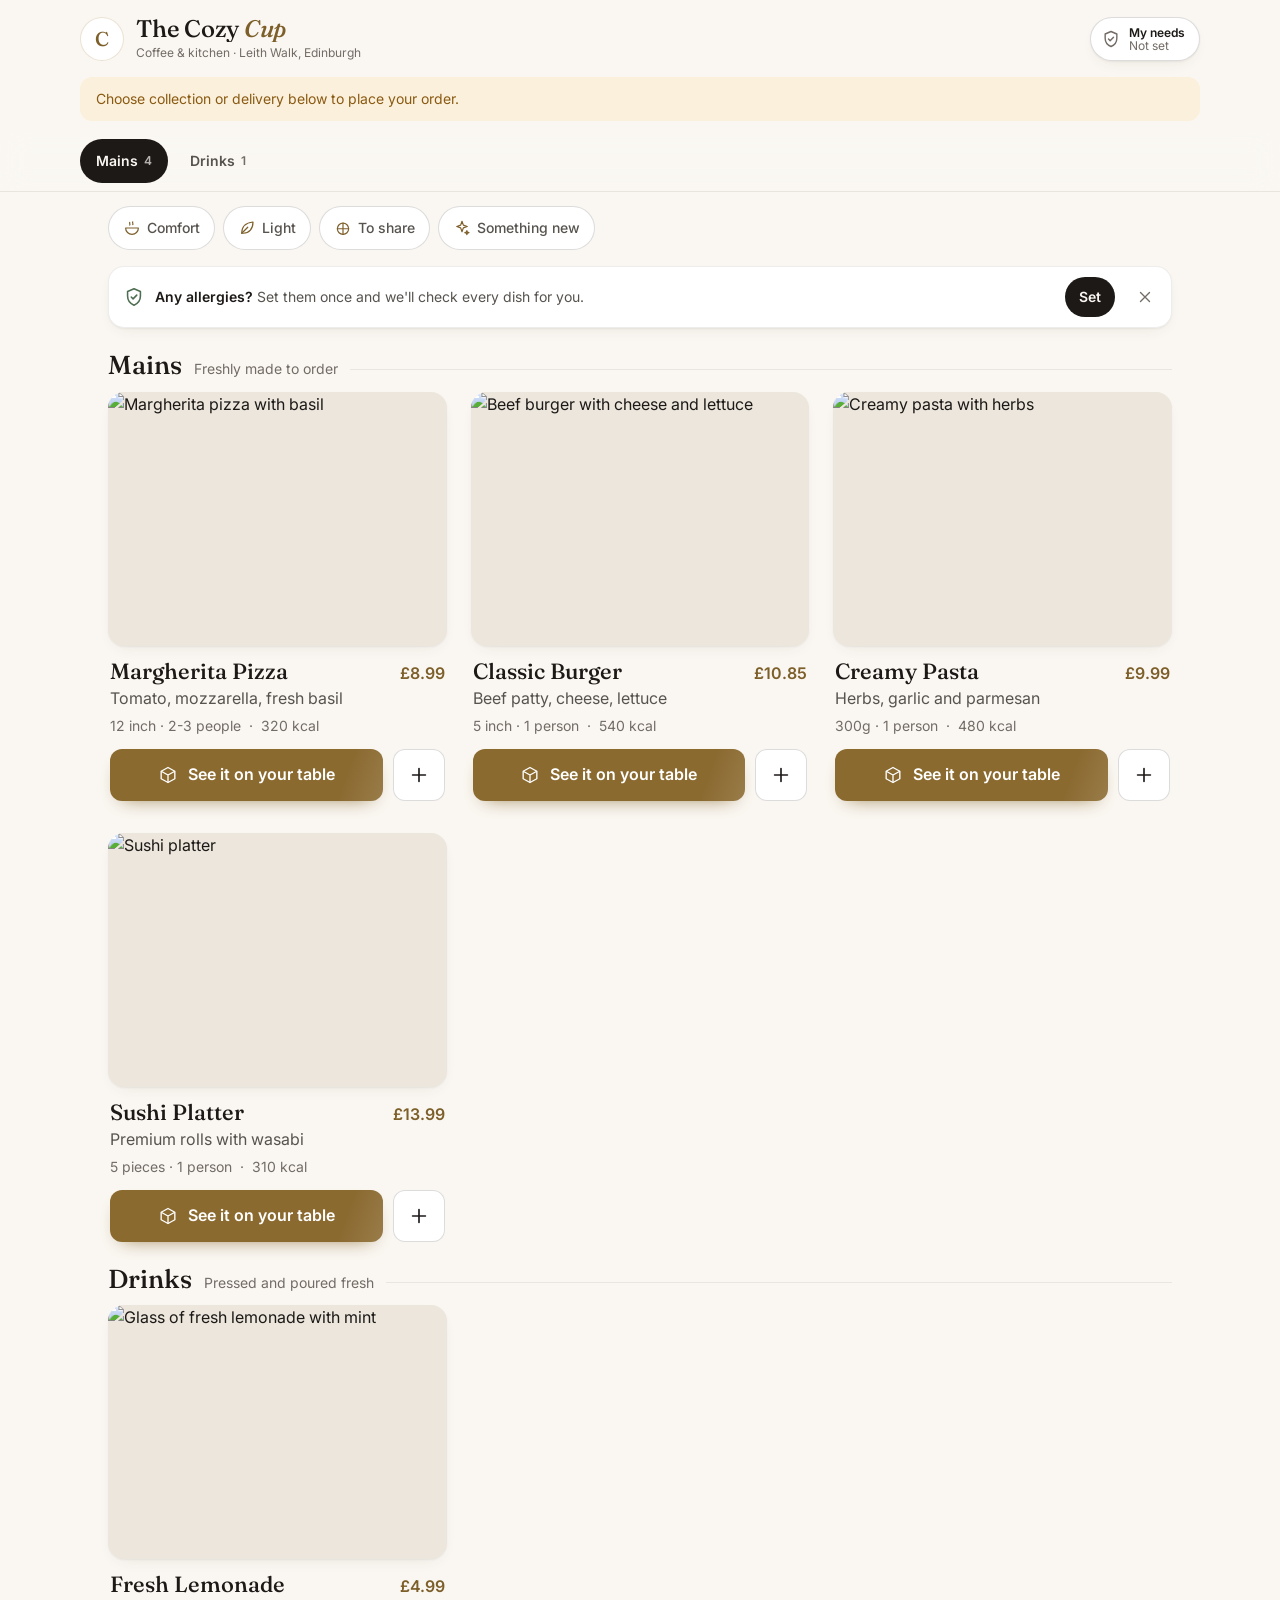
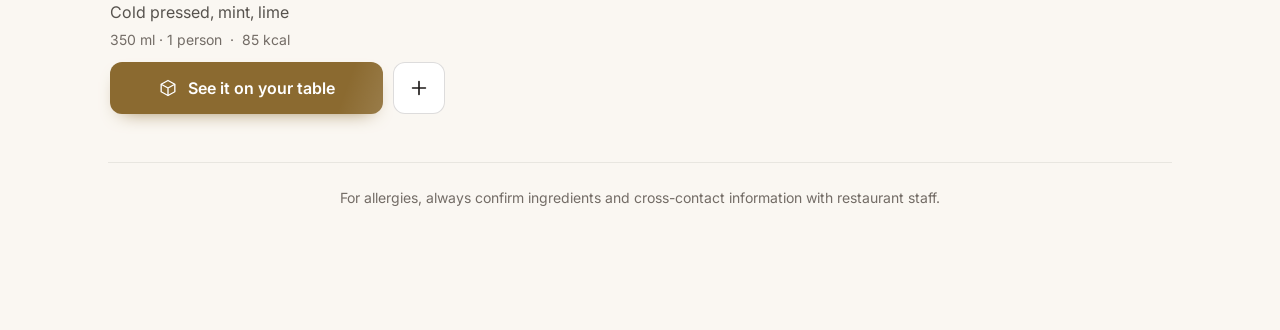
==== commit 2fe0a215: "Lighter customer menu with personal allergen check - Fix "Sold out" on every dish and "0" counter: n" ====
--- a/index.html
+++ b/index.html
@@ -3,18 +3,19 @@
 <head>
 <meta charset="UTF-8">
 <meta name="viewport" content="width=device-width, initial-scale=1.0, viewport-fit=cover">
-<meta name="theme-color" content="#14110F">
-<meta name="color-scheme" content="dark">
+<meta name="theme-color" content="#FAF7F2" media="(prefers-color-scheme: light)">
+<meta name="theme-color" content="#1A1714" media="(prefers-color-scheme: dark)">
+<meta name="color-scheme" content="light dark">
 <title>The Cozy Cup — Menu</title>
 <script>
-  /* Welcome intro once per visit. CSS also hides it after ~2.6s on its own. */
+  /* Welcome intro once per visit. CSS also hides it on its own after ~1.6s. */
   try { if (!sessionStorage.getItem('mv-welcomed')) document.documentElement.classList.add('mv-welcome'); } catch (e) {}
 </script>
 <link rel="preconnect" href="https://fonts.googleapis.com">
 <link rel="preconnect" href="https://fonts.gstatic.com" crossorigin>
 <link rel="preconnect" href="https://images.unsplash.com">
-<link href="https://fonts.googleapis.com/css2?family=Fraunces:ital,opsz,wght@0,9..144,400;0,9..144,500;0,9..144,600;1,9..144,400;1,9..144,500&family=Inter:wght@400;500;600;700&display=swap" rel="stylesheet">
-<link rel="stylesheet" href="style.css?v=29">
+<link href="https://fonts.googleapis.com/css2?family=Fraunces:ital,opsz,wght@0,9..144,400;0,9..144,500;0,9..144,600;1,9..144,400&family=Inter:wght@400;500;600;700&display=swap" rel="stylesheet">
+<link rel="stylesheet" href="style.css?v=30">
 <script type="module" src="https://ajax.googleapis.com/ajax/libs/model-viewer/3.5.0/model-viewer.min.js"></script>
 </head>
 <body>
@@ -28,54 +29,58 @@
   <symbol id="i-bag" viewBox="0 0 24 24" fill="none" stroke="currentColor" stroke-width="1.6" stroke-linejoin="round"><path d="M5 8h14l-1.2 11.2a2 2 0 0 1-2 1.8H8.2a2 2 0 0 1-2-1.8L5 8Z"/><path d="M9 8V6.5a3 3 0 0 1 6 0V8" stroke-linecap="round"/></symbol>
   <symbol id="i-check" viewBox="0 0 24 24" fill="none" stroke="currentColor" stroke-width="2" stroke-linecap="round" stroke-linejoin="round"><path d="M5 12.5l4.5 4.5L19 7.5"/></symbol>
   <symbol id="i-phone" viewBox="0 0 24 24" fill="none" stroke="currentColor" stroke-width="1.6" stroke-linejoin="round"><rect x="7" y="3" width="10" height="18" rx="2.2"/><path d="M11 17.5h2" stroke-linecap="round"/></symbol>
-  <symbol id="i-table" viewBox="0 0 24 24" fill="none" stroke="currentColor" stroke-width="1.6" stroke-linecap="round" stroke-linejoin="round"><path d="M3 9h18M6 9v10M18 9v10M5 9l2-4h10l2 4"/></symbol>
   <symbol id="i-ruler" viewBox="0 0 24 24" fill="none" stroke="currentColor" stroke-width="1.6" stroke-linejoin="round"><rect x="3" y="8" width="18" height="8" rx="1.5"/><path d="M7 8v3M11 8v4M15 8v3M19 8v4" stroke-linecap="round"/></symbol>
-  <symbol id="i-heart" viewBox="0 0 24 24" stroke="currentColor" stroke-width="1.7" stroke-linejoin="round"><path style="fill:var(--heart-fill,none)" d="M12 20s-7.5-4.4-7.5-10.2A4.3 4.3 0 0 1 12 7a4.3 4.3 0 0 1 7.5 2.8C19.5 15.6 12 20 12 20Z"/></symbol>
   <symbol id="i-eye" viewBox="0 0 24 24" fill="none" stroke="currentColor" stroke-width="1.7" stroke-linejoin="round"><path d="M2.5 12S6 5.5 12 5.5 21.5 12 21.5 12 18 18.5 12 18.5 2.5 12 2.5 12Z"/><circle cx="12" cy="12" r="2.8"/></symbol>
   <symbol id="i-close" viewBox="0 0 24 24" fill="none" stroke="currentColor" stroke-width="1.8" stroke-linecap="round"><path d="M6 6l12 12M18 6 6 18"/></symbol>
   <symbol id="i-share" viewBox="0 0 24 24" fill="none" stroke="currentColor" stroke-width="1.7" stroke-linecap="round" stroke-linejoin="round"><path d="M12 15V3.5M7.5 8 12 3.5 16.5 8"/><path d="M5 12v7a1.5 1.5 0 0 0 1.5 1.5h11A1.5 1.5 0 0 0 19 19v-7"/></symbol>
   <symbol id="i-alert" viewBox="0 0 24 24" fill="none" stroke="currentColor" stroke-width="1.7" stroke-linecap="round" stroke-linejoin="round"><circle cx="12" cy="12" r="9"/><path d="M12 7.5v5.5M12 16.5v.01"/></symbol>
+  <symbol id="i-shield" viewBox="0 0 24 24" fill="none" stroke="currentColor" stroke-width="1.7" stroke-linejoin="round"><path d="M12 3 5 6v5c0 4.5 3 8.3 7 10 4-1.7 7-5.5 7-10V6l-7-3Z"/><path d="m9 12 2 2 4-4" stroke-linecap="round"/></symbol>
   <symbol id="i-people" viewBox="0 0 24 24" fill="none" stroke="currentColor" stroke-width="1.6" stroke-linecap="round" stroke-linejoin="round"><circle cx="9" cy="8.5" r="3"/><path d="M3.5 19a5.5 5.5 0 0 1 11 0"/><path d="M15.5 6a3 3 0 0 1 0 5.5M17.5 19a5.5 5.5 0 0 0-2.4-4.5"/></symbol>
   <symbol id="i-flame" viewBox="0 0 24 24" fill="none" stroke="currentColor" stroke-width="1.6" stroke-linejoin="round"><path d="M12 21a6 6 0 0 0 6-6c0-4-3-6-4-9-1 2-2 3-3.5 3.5C9 7 8 5.5 8 4c-2 2.5-2 5.5-2 8v3a6 6 0 0 0 6 6Z"/></symbol>
   <symbol id="i-clock" viewBox="0 0 24 24" fill="none" stroke="currentColor" stroke-width="1.6" stroke-linecap="round"><circle cx="12" cy="12" r="8.5"/><path d="M12 7.5V12l3 2"/></symbol>
   <symbol id="i-chili" viewBox="0 0 24 24" fill="none" stroke="currentColor" stroke-width="1.6" stroke-linecap="round" stroke-linejoin="round"><path d="M14.5 7.5c3 .5 5 3 4.5 6.5-1 5-8 7.5-14 6.5 4-1.5 6-4 6.5-7.5.4-3 1-5 3-5.5Z"/><path d="M14.5 7.5c0-2 1-3.5 3-4"/></symbol>
-  <symbol id="i-grain" viewBox="0 0 24 24" fill="none" stroke="currentColor" stroke-width="1.6" stroke-linecap="round" stroke-linejoin="round"><path d="M12 21V8"/><path d="M12 8c-2-1-3-3-3-5 2 1 3 3 3 5Zm0 0c2-1 3-3 3-5-2 1-3 3-3 5Zm0 5c-2.5-.5-4-2.5-4-4.5 2.5.5 4 2.5 4 4.5Zm0 0c2.5-.5 4-2.5 4-4.5-2.5.5-4 2.5-4 4.5Z"/></symbol>
-  <symbol id="i-drop" viewBox="0 0 24 24" fill="none" stroke="currentColor" stroke-width="1.6" stroke-linejoin="round"><path d="M12 3.5s6 6.5 6 11a6 6 0 0 1-12 0c0-4.5 6-11 6-11Z"/></symbol>
-  <symbol id="i-egg" viewBox="0 0 24 24" fill="none" stroke="currentColor" stroke-width="1.6"><path d="M12 3c3.5 0 6.5 6 6.5 10.5a6.5 6.5 0 0 1-13 0C5.5 9 8.5 3 12 3Z"/></symbol>
-  <symbol id="i-fish" viewBox="0 0 24 24" fill="none" stroke="currentColor" stroke-width="1.6" stroke-linejoin="round"><path d="M3 12s3.5-5 9-5 9 5 9 5-3.5 5-9 5-9-5-9-5Z"/><path d="M3 12 1 9m2 3-2 3"/><circle cx="16" cy="11" r=".9" fill="currentColor"/></symbol>
-  <symbol id="i-nut" viewBox="0 0 24 24" fill="none" stroke="currentColor" stroke-width="1.6" stroke-linejoin="round"><path d="M12 4c4 0 7 3 7 7 0 5-4 9-7 9s-7-4-7-9c0-4 3-7 7-7Z"/><path d="M8 8.5c2.5 1 5.5 1 8 0"/></symbol>
-  <symbol id="i-seed" viewBox="0 0 24 24" fill="currentColor"><ellipse cx="8" cy="9" rx="2" ry="3"/><ellipse cx="15" cy="8" rx="2" ry="3"/><ellipse cx="11.5" cy="16" rx="2" ry="3"/></symbol>
-  <symbol id="i-dot" viewBox="0 0 24 24" fill="none" stroke="currentColor" stroke-width="1.6"><circle cx="12" cy="12" r="7"/><circle cx="12" cy="12" r="2" fill="currentColor"/></symbol>
+  <symbol id="i-leaf" viewBox="0 0 24 24" fill="none" stroke="currentColor" stroke-width="1.6" stroke-linecap="round" stroke-linejoin="round"><path d="M5 19C5 10 10 5 20 4c0 9-5 15-13 15Z"/><path d="M5 19 13 11"/></symbol>
   <symbol id="i-bowl" viewBox="0 0 24 24" fill="none" stroke="currentColor" stroke-width="1.6" stroke-linecap="round" stroke-linejoin="round"><path d="M3.5 12h17a8.5 8.5 0 0 1-17 0Z"/><path d="M9 4.5c-1 1 1 2 0 3.5M13 4c-1 1 1 2 0 3.5"/></symbol>
-  <symbol id="i-leaf" viewBox="0 0 24 24" fill="none" stroke="currentColor" stroke-width="1.6" stroke-linecap="round" stroke-linejoin="round"><path d="M5 19C5 10 10 5 20 4c0 9-5 15-13 15Z"/><path d="M5 19 13 11"/></symbol>
   <symbol id="i-share-plate" viewBox="0 0 24 24" fill="none" stroke="currentColor" stroke-width="1.6" stroke-linecap="round"><circle cx="12" cy="13" r="7.5"/><path d="M12 5.5v15M4.5 13h15"/></symbol>
   <symbol id="i-sparkle" viewBox="0 0 24 24" fill="none" stroke="currentColor" stroke-width="1.6" stroke-linejoin="round"><path d="M12 3l1.8 5.2L19 10l-5.2 1.8L12 17l-1.8-5.2L5 10l5.2-1.8z"/><path d="M18.5 15.5l.7 2 2 .7-2 .7-.7 2-.7-2-2-.7 2-.7z"/></symbol>
+  <!-- the 14 UK allergens -->
+  <symbol id="a-celery" viewBox="0 0 24 24" fill="none" stroke="currentColor" stroke-width="1.6" stroke-linecap="round" stroke-linejoin="round"><path d="M9 21V10M12 21V8M15 21V10"/><path d="M7.5 10c0-3 2-5.5 4.5-7 2.5 1.5 4.5 4 4.5 7"/></symbol>
+  <symbol id="a-gluten" viewBox="0 0 24 24" fill="none" stroke="currentColor" stroke-width="1.6" stroke-linecap="round" stroke-linejoin="round"><path d="M12 21V8"/><path d="M12 8c-2-1-3-3-3-5 2 1 3 3 3 5Zm0 0c2-1 3-3 3-5-2 1-3 3-3 5Zm0 5c-2.5-.5-4-2.5-4-4.5 2.5.5 4 2.5 4 4.5Zm0 0c2.5-.5 4-2.5 4-4.5-2.5.5-4 2.5-4 4.5Zm0 5c-2.5-.5-4-2.5-4-4.5 2.5.5 4 2.5 4 4.5Zm0 0c2.5-.5 4-2.5 4-4.5-2.5.5-4 2.5-4 4.5Z"/></symbol>
+  <symbol id="a-crustaceans" viewBox="0 0 24 24" fill="none" stroke="currentColor" stroke-width="1.6" stroke-linecap="round" stroke-linejoin="round"><path d="M6 15c0-5 4-9 9-9 2 0 4 1 4 3s-2 3-4 3h-3c-2 0-3 2-2 4l1 3"/><path d="M6 15l-2 3.5h4.5"/></symbol>
+  <symbol id="a-eggs" viewBox="0 0 24 24" fill="none" stroke="currentColor" stroke-width="1.6"><path d="M12 3c3.5 0 6.5 6 6.5 10.5a6.5 6.5 0 0 1-13 0C5.5 9 8.5 3 12 3Z"/></symbol>
+  <symbol id="a-fish" viewBox="0 0 24 24" fill="none" stroke="currentColor" stroke-width="1.6" stroke-linejoin="round"><path d="M3 12s3.5-5 9-5 9 5 9 5-3.5 5-9 5-9-5-9-5Z"/><path d="M3 12 1 9m2 3-2 3"/><circle cx="16" cy="11" r=".9" fill="currentColor"/></symbol>
+  <symbol id="a-lupin" viewBox="0 0 24 24" fill="none" stroke="currentColor" stroke-width="1.5" stroke-linecap="round"><path d="M12 21V10"/><circle cx="12" cy="4.5" r="1.7"/><circle cx="9.6" cy="8" r="1.7"/><circle cx="14.4" cy="8" r="1.7"/><circle cx="9.6" cy="11.6" r="1.5"/><circle cx="14.4" cy="11.6" r="1.5"/></symbol>
+  <symbol id="a-milk" viewBox="0 0 24 24" fill="none" stroke="currentColor" stroke-width="1.6" stroke-linejoin="round"><path d="M9 3h6v3l2 3v11a1 1 0 0 1-1 1H8a1 1 0 0 1-1-1V9l2-3V3Z"/><path d="M7 12h10"/></symbol>
+  <symbol id="a-molluscs" viewBox="0 0 24 24" fill="none" stroke="currentColor" stroke-width="1.6" stroke-linecap="round" stroke-linejoin="round"><path d="M4 16c0-5.5 3.6-10 8-10s8 4.5 8 10H4Z"/><path d="M12 6v10M8 7.5 9.5 16M16 7.5 14.5 16M3 19h18"/></symbol>
+  <symbol id="a-mustard" viewBox="0 0 24 24" fill="none" stroke="currentColor" stroke-width="1.6" stroke-linejoin="round"><path d="M8 8h8v11a2 2 0 0 1-2 2h-4a2 2 0 0 1-2-2V8Z"/><path d="M9.5 4h5v4h-5z"/><path d="M8 13h8"/></symbol>
+  <symbol id="a-nuts" viewBox="0 0 24 24" fill="none" stroke="currentColor" stroke-width="1.6" stroke-linejoin="round"><path d="M12 4c4 0 7 3 7 7 0 5-4 9-7 9s-7-4-7-9c0-4 3-7 7-7Z"/><path d="M8 8.5c2.5 1 5.5 1 8 0"/></symbol>
+  <symbol id="a-peanuts" viewBox="0 0 24 24" fill="none" stroke="currentColor" stroke-width="1.6"><path d="M12 3c2.5 0 4 1.8 4 4 0 1.6-1 2.4-1 4s1 2.4 1 4c0 2.2-1.5 4-4 4s-4-1.8-4-4c0-1.6 1-2.4 1-4S8 8.6 8 7c0-2.2 1.5-4 4-4Z"/></symbol>
+  <symbol id="a-sesame" viewBox="0 0 24 24" fill="currentColor"><ellipse cx="8" cy="9" rx="2" ry="3"/><ellipse cx="15" cy="8" rx="2" ry="3"/><ellipse cx="11.5" cy="16" rx="2" ry="3"/></symbol>
+  <symbol id="a-soya" viewBox="0 0 24 24" fill="none" stroke="currentColor" stroke-width="1.6"><path d="M7 17c-2-2-2-6 1-9s7-3 9-1 2 6-1 9-7 3-9 1Z"/><circle cx="10" cy="12.5" r="1.3" fill="currentColor"/><circle cx="14" cy="9.5" r="1.3" fill="currentColor"/></symbol>
+  <symbol id="a-sulphites" viewBox="0 0 24 24" fill="none" stroke="currentColor" stroke-width="1.6" stroke-linecap="round" stroke-linejoin="round"><path d="M7 3h10l-1 7a4 4 0 0 1-8 0L7 3Z"/><path d="M12 14v6M8.5 21h7"/></symbol>
 </svg>
 
 <!-- ═══════════════════ WELCOME ═══════════════════ -->
 <div id="welcome" class="welcome" aria-hidden="true">
-  <div class="welcome-inner">
-    <span class="welcome-mono" id="welcome-mono">C</span>
-    <p class="welcome-kicker">Welcome to</p>
-    <p class="welcome-name" id="welcome-name">The Cozy Cup</p>
-    <p class="welcome-line">Tap any dish to see it on your table.</p>
-  </div>
-  <span class="welcome-skip">Tap to skip</span>
+  <span class="welcome-mono" id="welcome-mono">C</span>
+  <p class="welcome-name" id="welcome-name">The Cozy Cup</p>
+  <p class="welcome-line">Tap any dish to see it on your table</p>
 </div>
 
 <!-- ═══════════════════ MENU ═══════════════════ -->
 <div id="menu-page">
 
-  <header class="hero">
-    <div class="hero-top">
-      <span class="mono" id="r-mono" aria-hidden="true">C</span>
-      <span class="table-chip" data-table hidden></span>
-    </div>
-    <p class="hero-tagline" id="r-tagline">Coffee &amp; kitchen · Leith Walk, Edinburgh</p>
-    <h1 class="hero-title" id="r-name">The Cozy <em>Cup</em></h1>
-    <p class="hero-intro" id="r-badge">Point your phone at the table — every dish appears at its real size</p>
-    <p class="hero-hint"><span class="hero-hint-ic"><svg><use href="#i-cube"/></svg></span><span>Tap <b>See it on your table</b> on any dish</span></p>
+  <header class="topbar">
+    <span class="mono" id="r-mono" aria-hidden="true">C</span>
+    <div class="topbar-text">
+      <h1 class="r-name" id="r-name">The Cozy <em>Cup</em></h1>
+      <p class="r-tagline" id="r-tagline">Coffee &amp; kitchen · Leith Walk, Edinburgh</p>
+    </div>
+    <button class="needs-pill" type="button" id="needs-pill" aria-haspopup="dialog" aria-describedby="needs-pill-value">
+      <svg><use href="#i-shield"/></svg><span class="needs-pill-text"><span class="needs-pill-label">My needs</span><span class="needs-pill-value" id="needs-pill-value">Not set</span></span>
+    </button>
   </header>
+  <p class="table-line"><span class="table-chip" data-table hidden></span></p>
 
   <p class="mode-banner" id="mode-banner" role="status" hidden></p>
 
@@ -86,31 +91,26 @@
 
   <main class="menu">
 
-    <section class="discover" aria-labelledby="discover-h">
-      <h2 class="discover-h" id="discover-h">What are you in the mood for?</h2>
-      <div class="mood-row" role="group" aria-labelledby="discover-h">
-        <button class="mood" type="button" data-mood="comfort" aria-pressed="false"><svg><use href="#i-bowl"/></svg><b>Comfort</b><small>Warm &amp; hearty</small></button>
-        <button class="mood" type="button" data-mood="light" aria-pressed="false"><svg><use href="#i-leaf"/></svg><b>Light</b><small>Fresh &amp; bright</small></button>
-        <button class="mood" type="button" data-mood="share" aria-pressed="false"><svg><use href="#i-share-plate"/></svg><b>To share</b><small>For the table</small></button>
-        <button class="mood" type="button" data-mood="new" aria-pressed="false"><svg><use href="#i-sparkle"/></svg><b>Something new</b><small>Not tried yet</small></button>
-      </div>
-      <div class="filter-row" role="group" aria-label="Filter dishes">
-        <button class="chip" type="button" data-filter="veg" aria-pressed="false">Vegetarian</button>
-        <button class="chip" type="button" data-filter="vegan" aria-pressed="false">Vegan</button>
-        <button class="chip" type="button" data-filter="gf" aria-pressed="false">Gluten-free</button>
-        <button class="chip" type="button" data-filter="halal" aria-pressed="false">Halal</button>
-        <button class="chip" type="button" data-filter="spicy" aria-pressed="false">Spicy</button>
-        <button class="chip" type="button" data-filter="under10" aria-pressed="false">Under £10</button>
-      </div>
-      <div class="filter-meta">
-        <p class="filter-status" id="filter-status" role="status" aria-live="polite"></p>
-        <button class="link-btn" type="button" id="filter-clear" data-clear-filters hidden>Clear</button>
-      </div>
-    </section>
-
-    <details id="safety-preferences" class="safety-preferences">
-      <summary><span class="sp-title">Allergies or dietary needs?</span> <span id="safety-preference-summary">Not set</span></summary>
-      <p>Saved on this device so recommendations can respect them next time. Dishes without verified allergen details won't be recommended when you've selected an allergy. Always confirm ingredients with restaurant staff.</p>
+    <div class="mood-row" role="group" aria-label="What are you in the mood for?">
+      <button class="mood" type="button" data-mood="comfort" aria-pressed="false"><svg><use href="#i-bowl"/></svg>Comfort</button>
+      <button class="mood" type="button" data-mood="light" aria-pressed="false"><svg><use href="#i-leaf"/></svg>Light</button>
+      <button class="mood" type="button" data-mood="share" aria-pressed="false"><svg><use href="#i-share-plate"/></svg>To share</button>
+      <button class="mood" type="button" data-mood="new" aria-pressed="false"><svg><use href="#i-sparkle"/></svg>Something new</button>
+    </div>
+    <p class="filter-status" id="filter-status" role="status" aria-live="polite"></p>
+
+    <aside class="needs-prompt" id="needs-prompt" hidden>
+      <svg class="np-ic" aria-hidden="true"><use href="#i-shield"/></svg>
+      <p><b>Any allergies?</b> Set them once and we'll check every dish for you.</p>
+      <button class="np-set" type="button" data-open-needs>Set</button>
+      <button class="np-close" type="button" id="needs-prompt-close" aria-label="Dismiss"><svg><use href="#i-close"/></svg></button>
+    </aside>
+
+    <!-- The original allergy form: kept (hidden) so script.js keeps saving
+         preferences exactly as before. The "My needs" sheet fills it in. -->
+    <details id="safety-preferences" class="safety-preferences" hidden>
+      <summary>Allergies or dietary needs <span id="safety-preference-summary">Not set</span></summary>
+      <p>Saved on this device so recommendations can respect them next time.</p>
       <fieldset class="preference-options">
         <legend>Allergies</legend>
         <label><input type="checkbox" data-allergen="celery"> Celery</label>
@@ -126,6 +126,9 @@
         <label><input type="checkbox" data-allergen="soy"> Soy</label>
         <label><input type="checkbox" data-allergen="sulphites"> Sulphites</label>
         <label><input type="checkbox" data-allergen="wheat"> Wheat</label>
+        <label><input type="checkbox" data-allergen="crustaceans"> Crustaceans</label>
+        <label><input type="checkbox" data-allergen="molluscs"> Molluscs</label>
+        <label><input type="checkbox" data-allergen="lupin"> Lupin</label>
       </fieldset>
       <fieldset class="preference-options">
         <legend>Dietary needs</legend>
@@ -138,10 +141,8 @@
 
     <section id="recommendations" class="recommendations" aria-labelledby="recommendations-title" hidden>
       <div class="recommendations-head">
-        <div>
-          <h2 id="recommendations-title">Pairs beautifully with…</h2>
-          <p id="recommendation-context">Picked for you from this menu</p>
-        </div>
+        <h2 id="recommendations-title">Pairs beautifully with…</h2>
+        <p id="recommendation-context">Picked for you from this menu</p>
       </div>
       <div id="recommendation-bundle" class="recommendation-bundle"></div>
       <div id="recommendation-list" class="recommendation-grid" aria-live="polite"></div>
@@ -162,7 +163,7 @@
 
     <div class="filter-empty" id="filter-empty" hidden>
       <p class="fe-title">Nothing matches just yet</p>
-      <p>Try fewer filters, or ask your server. The kitchen may be able to adapt a dish.</p>
+      <p>Try another mood, or ask your server. The kitchen may be able to adapt a dish.</p>
       <button class="btn-ghost" type="button" data-clear-filters>Show all dishes</button>
     </div>
 
@@ -178,15 +179,15 @@
             <img src="https://images.unsplash.com/photo-1604382354936-07c5d9983bd3?w=900&q=80&auto=format&fit=crop"
                  srcset="https://images.unsplash.com/photo-1604382354936-07c5d9983bd3?w=600&q=80&auto=format&fit=crop 600w, https://images.unsplash.com/photo-1604382354936-07c5d9983bd3?w=900&q=80&auto=format&fit=crop 900w"
                  sizes="(min-width:1024px) 33vw, (min-width:680px) 50vw, 100vw" alt="Margherita pizza with basil" loading="lazy" decoding="async" width="900" height="619">
-            <span class="sold-pill">Sold out</span>
+            <span class="sold-pill" hidden>Sold out</span>
           </div>
           <div class="card-body">
             <div class="card-head"><h3 class="card-name">Margherita Pizza</h3><span class="card-price">£8.99</span></div>
             <p class="card-desc">Tomato, mozzarella, fresh basil</p>
             <p class="card-facts"><span class="card-size">12 inch · 2-3 people</span><span class="card-cal">320 kcal</span></p>
             <div class="card-btns">
-              <button class="card-ar-btn" onclick="openAR('pizza')" aria-label="See Margherita Pizza on your table"><span class="ar-ic"><svg><use href="#i-cube"/></svg></span>See it on your table</button>
-              <button class="card-add-btn" onclick="quickAdd('pizza')" aria-label="Add Margherita Pizza to order"><svg><use href="#i-plus"/></svg><span class="in-cart-qty">0</span></button>
+              <button class="card-ar-btn" onclick="openAR('pizza')" aria-label="See Margherita Pizza on your table"><svg><use href="#i-cube"/></svg>See it on your table</button>
+              <button class="card-add-btn" onclick="quickAdd('pizza')" aria-label="Add Margherita Pizza to order"><svg><use href="#i-plus"/></svg><span class="in-cart-qty" hidden></span></button>
             </div>
           </div>
         </article>
@@ -196,15 +197,15 @@
             <img src="https://images.unsplash.com/photo-1568901346375-23c9450c58cd?w=900&q=80&auto=format&fit=crop"
                  srcset="https://images.unsplash.com/photo-1568901346375-23c9450c58cd?w=600&q=80&auto=format&fit=crop 600w, https://images.unsplash.com/photo-1568901346375-23c9450c58cd?w=900&q=80&auto=format&fit=crop 900w"
                  sizes="(min-width:1024px) 33vw, (min-width:680px) 50vw, 100vw" alt="Beef burger with cheese and lettuce" loading="lazy" decoding="async" width="900" height="619">
-            <span class="sold-pill">Sold out</span>
+            <span class="sold-pill" hidden>Sold out</span>
           </div>
           <div class="card-body">
             <div class="card-head"><h3 class="card-name">Classic Burger</h3><span class="card-price">£10.85</span></div>
             <p class="card-desc">Beef patty, cheese, lettuce</p>
             <p class="card-facts"><span class="card-size">5 inch · 1 person</span><span class="card-cal">540 kcal</span></p>
             <div class="card-btns">
-              <button class="card-ar-btn" onclick="openAR('burger')" aria-label="See Classic Burger on your table"><span class="ar-ic"><svg><use href="#i-cube"/></svg></span>See it on your table</button>
-              <button class="card-add-btn" onclick="quickAdd('burger')" aria-label="Add Classic Burger to order"><svg><use href="#i-plus"/></svg><span class="in-cart-qty">0</span></button>
+              <button class="card-ar-btn" onclick="openAR('burger')" aria-label="See Classic Burger on your table"><svg><use href="#i-cube"/></svg>See it on your table</button>
+              <button class="card-add-btn" onclick="quickAdd('burger')" aria-label="Add Classic Burger to order"><svg><use href="#i-plus"/></svg><span class="in-cart-qty" hidden></span></button>
             </div>
           </div>
         </article>
@@ -214,15 +215,15 @@
             <img src="https://images.unsplash.com/photo-1555949258-eb67b1ef0ceb?w=900&q=80&auto=format&fit=crop"
                  srcset="https://images.unsplash.com/photo-1555949258-eb67b1ef0ceb?w=600&q=80&auto=format&fit=crop 600w, https://images.unsplash.com/photo-1555949258-eb67b1ef0ceb?w=900&q=80&auto=format&fit=crop 900w"
                  sizes="(min-width:1024px) 33vw, (min-width:680px) 50vw, 100vw" alt="Creamy pasta with herbs" loading="lazy" decoding="async" width="900" height="619">
-            <span class="sold-pill">Sold out</span>
+            <span class="sold-pill" hidden>Sold out</span>
           </div>
           <div class="card-body">
             <div class="card-head"><h3 class="card-name">Creamy Pasta</h3><span class="card-price">£9.99</span></div>
             <p class="card-desc">Herbs, garlic and parmesan</p>
             <p class="card-facts"><span class="card-size">300g · 1 person</span><span class="card-cal">480 kcal</span></p>
             <div class="card-btns">
-              <button class="card-ar-btn" onclick="openAR('pasta')" aria-label="See Creamy Pasta on your table"><span class="ar-ic"><svg><use href="#i-cube"/></svg></span>See it on your table</button>
-              <button class="card-add-btn" onclick="quickAdd('pasta')" aria-label="Add Creamy Pasta to order"><svg><use href="#i-plus"/></svg><span class="in-cart-qty">0</span></button>
+              <button class="card-ar-btn" onclick="openAR('pasta')" aria-label="See Creamy Pasta on your table"><svg><use href="#i-cube"/></svg>See it on your table</button>
+              <button class="card-add-btn" onclick="quickAdd('pasta')" aria-label="Add Creamy Pasta to order"><svg><use href="#i-plus"/></svg><span class="in-cart-qty" hidden></span></button>
             </div>
           </div>
         </article>
@@ -232,15 +233,15 @@
             <img src="https://images.unsplash.com/photo-1579871494447-9811cf80d66c?w=900&q=80&auto=format&fit=crop"
                  srcset="https://images.unsplash.com/photo-1579871494447-9811cf80d66c?w=600&q=80&auto=format&fit=crop 600w, https://images.unsplash.com/photo-1579871494447-9811cf80d66c?w=900&q=80&auto=format&fit=crop 900w"
                  sizes="(min-width:1024px) 33vw, (min-width:680px) 50vw, 100vw" alt="Sushi platter" loading="lazy" decoding="async" width="900" height="619">
-            <span class="sold-pill">Sold out</span>
+            <span class="sold-pill" hidden>Sold out</span>
           </div>
           <div class="card-body">
             <div class="card-head"><h3 class="card-name">Sushi Platter</h3><span class="card-price">£13.99</span></div>
             <p class="card-desc">Premium rolls with wasabi</p>
             <p class="card-facts"><span class="card-size">5 pieces · 1 person</span><span class="card-cal">310 kcal</span></p>
             <div class="card-btns">
-              <button class="card-ar-btn" onclick="openAR('sushi')" aria-label="See Sushi Platter on your table"><span class="ar-ic"><svg><use href="#i-cube"/></svg></span>See it on your table</button>
-              <button class="card-add-btn" onclick="quickAdd('sushi')" aria-label="Add Sushi Platter to order"><svg><use href="#i-plus"/></svg><span class="in-cart-qty">0</span></button>
+              <button class="card-ar-btn" onclick="openAR('sushi')" aria-label="See Sushi Platter on your table"><svg><use href="#i-cube"/></svg>See it on your table</button>
+              <button class="card-add-btn" onclick="quickAdd('sushi')" aria-label="Add Sushi Platter to order"><svg><use href="#i-plus"/></svg><span class="in-cart-qty" hidden></span></button>
             </div>
           </div>
         </article>
@@ -260,15 +261,15 @@
             <img src="https://images.unsplash.com/photo-1544145945-f90425340c7e?w=900&q=80&auto=format&fit=crop"
                  srcset="https://images.unsplash.com/photo-1544145945-f90425340c7e?w=600&q=80&auto=format&fit=crop 600w, https://images.unsplash.com/photo-1544145945-f90425340c7e?w=900&q=80&auto=format&fit=crop 900w"
                  sizes="(min-width:1024px) 33vw, (min-width:680px) 50vw, 100vw" alt="Glass of fresh lemonade with mint" loading="lazy" decoding="async" width="900" height="619">
-            <span class="sold-pill">Sold out</span>
+            <span class="sold-pill" hidden>Sold out</span>
           </div>
           <div class="card-body">
             <div class="card-head"><h3 class="card-name">Fresh Lemonade</h3><span class="card-price">£4.99</span></div>
             <p class="card-desc">Cold pressed, mint, lime</p>
             <p class="card-facts"><span class="card-size">350 ml · 1 person</span><span class="card-cal">85 kcal</span></p>
             <div class="card-btns">
-              <button class="card-ar-btn" onclick="openAR('drink')" aria-label="See Fresh Lemonade on your table"><span class="ar-ic"><svg><use href="#i-cube"/></svg></span>See it on your table</button>
-              <button class="card-add-btn" onclick="quickAdd('drink')" aria-label="Add Fresh Lemonade to order"><svg><use href="#i-plus"/></svg><span class="in-cart-qty">0</span></button>
+              <button class="card-ar-btn" onclick="openAR('drink')" aria-label="See Fresh Lemonade on your table"><svg><use href="#i-cube"/></svg>See it on your table</button>
+              <button class="card-add-btn" onclick="quickAdd('drink')" aria-label="Add Fresh Lemonade to order"><svg><use href="#i-plus"/></svg><span class="in-cart-qty" hidden></span></button>
             </div>
           </div>
         </article>
@@ -277,14 +278,10 @@
     </section>
 
     <footer class="menu-foot">
-      <span class="mono small" aria-hidden="true">✦</span>
       <p>For allergies, always confirm ingredients and cross-contact information with restaurant staff.</p>
     </footer>
   </main>
 </div>
-
-<!-- My Selection button (hearted dishes) -->
-<button id="fav-fab" class="fav-fab" type="button" hidden aria-label="My selection"><svg><use href="#i-heart"/></svg><b id="fav-count">0</b></button>
 
 <!-- Floating order bar -->
 <button id="cart-bar" onclick="openCart()" aria-label="View your order">
@@ -387,6 +384,25 @@
 <!-- ═══════════════════ BOTTOM SHEETS (experience.js) ═══════════════════ -->
 <div id="sheet-backdrop" class="sheet-backdrop" hidden></div>
 
+<!-- My needs -->
+<section id="needs-sheet" class="bsheet" role="dialog" aria-modal="true" aria-labelledby="needs-title" hidden>
+  <div class="bsheet-grab" aria-hidden="true"></div>
+  <button class="bsheet-close" type="button" data-close-sheet aria-label="Close"><svg><use href="#i-close"/></svg></button>
+  <div class="bsheet-scroll bsheet-top">
+    <h2 id="needs-title">My needs</h2>
+    <p class="sheet-lede">We'll check every dish against these. Saved only on this phone.</p>
+    <h3 class="sheet-sub" id="needs-avoid-h">I avoid</h3>
+    <div class="need-grid" id="needs-allergens" role="group" aria-labelledby="needs-avoid-h"></div>
+    <h3 class="sheet-sub" id="needs-eat-h">I eat</h3>
+    <div class="need-row" id="needs-diet" role="group" aria-labelledby="needs-eat-h"></div>
+    <p class="staff-note"><svg><use href="#i-alert"/></svg>Always confirm with staff before ordering. Kitchens handle many ingredients and recipes can change.</p>
+  </div>
+  <div class="bsheet-actions">
+    <button class="btn-ghost" type="button" id="needs-clear">Clear</button>
+    <button class="btn-gold" type="button" id="needs-save" data-autofocus>Save</button>
+  </div>
+</section>
+
 <!-- Dish detail -->
 <section id="dish-sheet" class="bsheet bsheet-tall" role="dialog" aria-modal="true" aria-labelledby="ds-name" hidden>
   <div class="bsheet-grab" aria-hidden="true"></div>
@@ -397,16 +413,22 @@
       <div class="ds-badges" id="ds-badges"></div>
       <div class="ds-head"><h2 id="ds-name">Dish</h2><span class="ds-price" id="ds-price"></span></div>
       <p class="ds-desc" id="ds-desc"></p>
+      <p class="ds-real" id="ds-real" hidden></p>
+      <div id="ds-match"></div>
       <dl class="ds-facts" id="ds-facts"></dl>
-      <button class="ds-3d" type="button" id="ds-3d"><svg><use href="#i-cube"/></svg>View in 3D here</button>
-      <div id="ds-allergen-box"></div>
-      <div class="ds-ingredients" id="ds-ingredients" hidden><p class="ds-label">Ingredients</p><p id="ds-ingredients-text"></p></div>
+      <section class="ds-allergens" aria-labelledby="ds-al-h">
+        <h3 class="sheet-sub" id="ds-al-h">Allergens</h3>
+        <p class="ds-al-note" id="ds-al-note"></p>
+        <ul class="al-grid" id="ds-al-grid"></ul>
+        <p class="staff-note"><svg><use href="#i-alert"/></svg>Always confirm with staff before ordering.</p>
+      </section>
+      <div class="ds-ingredients" id="ds-ingredients" hidden><h3 class="sheet-sub">Ingredients</h3><p id="ds-ingredients-text"></p></div>
+      <button class="ds-3d" type="button" id="ds-3d"><svg><use href="#i-cube"/></svg>Turn it in 3D here</button>
       <div id="ds-pairs"></div>
     </div>
   </div>
   <div class="bsheet-actions">
-    <button class="icon-btn fav-toggle" type="button" id="ds-fav" data-fav="" aria-pressed="false" aria-label="Save to my selection"><svg><use href="#i-heart"/></svg></button>
-    <button class="card-ar-btn" type="button" id="ds-ar"><span class="ar-ic"><svg><use href="#i-cube"/></svg></span>See it on your table</button>
+    <button class="card-ar-btn" type="button" id="ds-ar"><svg><use href="#i-cube"/></svg>See it on your table</button>
     <button class="ds-add" type="button" id="ds-add" data-dish-add=""><svg><use href="#i-plus"/></svg><span>Add</span></button>
   </div>
 </section>
@@ -416,33 +438,23 @@
   <div class="bsheet-grab" aria-hidden="true"></div>
   <button class="bsheet-close" type="button" data-close-sheet aria-label="Close"><svg><use href="#i-close"/></svg></button>
   <div class="bsheet-scroll ag-body bsheet-top">
-    <div class="ag-anim" aria-hidden="true">
-      <div class="ag-surface"></div>
-      <div class="ag-dish"></div>
-      <div class="ag-phone"><span></span></div>
-    </div>
+    <div class="ag-anim" aria-hidden="true"><div class="ag-surface"></div><div class="ag-dish"></div><div class="ag-phone"><span></span></div></div>
     <p class="eyebrow" id="ag-dish">Your dish</p>
     <h2 id="ag-title">Point your camera at the table</h2>
     <p class="ag-text">Move your phone slowly from side to side until the dish appears. <span id="ag-size">It appears at its real size.</span></p>
-    <ul class="ag-tips">
-      <li><svg><use href="#i-check"/></svg>Good light helps</li>
-      <li><svg><use href="#i-check"/></svg>Clear a little space</li>
-      <li><svg><use href="#i-check"/></svg>Walk around it to look closer</li>
-    </ul>
   </div>
   <div class="bsheet-actions column">
-    <button class="btn-gold glow" type="button" id="ag-start" data-autofocus><svg><use href="#i-cube"/></svg>Open camera</button>
+    <button class="btn-gold" type="button" id="ag-start" data-autofocus><svg><use href="#i-cube"/></svg>Open camera</button>
     <div class="ag-alt">
-      <button class="btn-ghost" type="button" id="ag-3d">View in 3D here</button>
+      <button class="btn-ghost" type="button" id="ag-3d">Turn it in 3D here</button>
       <button class="btn-ghost" type="button" id="ag-compare">Compare dishes</button>
     </div>
   </div>
 </section>
 
-<!-- In-page 3D viewer and compare -->
+<!-- In-page 3D viewer and compare (also the fallback when AR isn't available) -->
 <section id="view3d" class="bsheet bsheet-full" role="dialog" aria-modal="true" aria-labelledby="v3-title" hidden>
   <div class="v3-head bsheet-top">
-    <div class="bsheet-grab" aria-hidden="true"></div>
     <h2 id="v3-title">3D view</h2>
     <button class="bsheet-close" type="button" data-close-sheet aria-label="Close 3D view"><svg><use href="#i-close"/></svg></button>
   </div>
@@ -453,33 +465,7 @@
     <div class="chip-row" id="v3-picker" role="group" aria-labelledby="v3-picker-label"></div>
   </div>
   <div class="bsheet-actions">
-    <button class="btn-gold glow" type="button" id="v3-ar" hidden><svg><use href="#i-cube"/></svg>See it on your table</button>
-  </div>
-</section>
-
-<!-- My Selection -->
-<section id="fav-sheet" class="bsheet" role="dialog" aria-modal="true" aria-labelledby="fav-title" hidden>
-  <div class="bsheet-grab" aria-hidden="true"></div>
-  <button class="bsheet-close" type="button" data-close-sheet aria-label="Close"><svg><use href="#i-close"/></svg></button>
-  <div class="fav-normal">
-    <div class="bsheet-scroll bsheet-top">
-      <p class="eyebrow">Saved on this phone</p>
-      <h2 id="fav-title">My selection</h2>
-      <p class="fav-lede">Show it to your server, or add everything to your order.</p>
-      <ul class="fav-list" id="fav-list"></ul>
-      <p class="fav-empty" id="fav-empty" hidden>Tap the heart on any dish to save it here.</p>
-      <p class="fav-total-row"><span>Together</span><b id="fav-total"></b></p>
-    </div>
-    <div class="bsheet-actions" id="fav-actions">
-      <button class="btn-ghost" type="button" id="fav-show">Show to server</button>
-      <button class="btn-gold" type="button" id="fav-order"><svg><use href="#i-plus"/></svg>Add all to order</button>
-    </div>
-  </div>
-  <div class="waiter-view" aria-live="polite">
-    <p class="eyebrow" id="waiter-table">Table</p>
-    <p class="waiter-h">We'd love</p>
-    <ul class="waiter-list" id="waiter-list"></ul>
-    <button class="btn-ghost" type="button" id="waiter-back">Back</button>
+    <button class="btn-gold" type="button" id="v3-ar" hidden><svg><use href="#i-cube"/></svg>See it on your table</button>
   </div>
 </section>
 
@@ -490,10 +476,7 @@
   <div class="bsheet-scroll bsheet-top">
     <p class="eyebrow">How did it look?</p>
     <h2 id="aa-title">Dish</h2>
-    <div class="aa-row">
-      <button class="btn-gold" type="button" id="aa-add" data-dish-add="" data-autofocus><svg><use href="#i-plus"/></svg><span>Add to order</span></button>
-      <button class="icon-btn fav-toggle" type="button" id="aa-fav" data-fav="" aria-pressed="false" aria-label="Save to my selection"><svg><use href="#i-heart"/></svg></button>
-    </div>
+    <button class="btn-gold" type="button" id="aa-add" data-dish-add="" data-autofocus><svg><use href="#i-plus"/></svg><span>Add to order</span></button>
     <div id="aa-pairs"></div>
     <section class="share-block" aria-labelledby="aa-share-h">
       <p class="eyebrow" id="aa-share-h">Share the moment</p>
@@ -540,12 +523,12 @@
 
 <script src="https://cdn.jsdelivr.net/npm/@supabase/supabase-js@2.117.3/dist/umd/supabase.min.js"></script>
 <script src="config.js?v=2"></script>
-<script src="safety-preferences.js?v=1"></script>
+<script src="safety-preferences.js?v=2"></script>
 <script src="customer-history.js?v=1"></script>
 <script src="recommendations.js?v=5"></script>
 <script src="order-status.js?v=3"></script>
-<script src="script.js?v=30"></script>
-<script src="data.js?v=14"></script>
+<script src="script.js?v=31"></script>
+<script src="data.js?v=15"></script>
 <script src="analytics.js?v=1"></script>
 
 <script>
@@ -603,7 +586,7 @@
 </script>
 <!-- Sensory layer: steam, haptics, AR instructions -->
 <script src="sensory.js?v=5"></script>
-<!-- Diner experience: welcome, dish sheet, AR guide, filters, selection, sharing -->
-<script src="experience.js?v=1"></script>
+<!-- Diner experience: welcome, My needs, dish sheet, AR guide, 3D fallback, sharing -->
+<script src="experience.js?v=2"></script>
 </body>
 </html>
--- a/style.css
+++ b/style.css
@@ -1,71 +1,76 @@
 /* ════════════════════════════════════════════════════════════════
-   MenuVision customer menu — "a Michelin menu that comes alive"
-   Dark, warm and food-first, designed for one hand in a dim restaurant.
-
-   1. Tokens            7. Allergy panel        13. Order sheet
-   2. Base              8. Dish cards           14. Buttons
-   3. Welcome           9. Suggestions          15. Confirmation & status
-   4. Hero             10. Footer               16. Toast
-   5. Category bar     11. Selection button     17. Bottom sheets
-   6. Moods & filters  12. Order bar            18. Desktop dish preview
-                                                19. Responsive & motion
-
-   The accent (--gold*) is replaced by the restaurant's brand colour from
-   the dashboard (data.js sets these variables on <html>).
+   MenuVision customer menu — light, warm, quiet.
+   Warm ivory page, white cards, charcoal type, one brass accent used
+   sparingly (AR button, active states, prices). A warm dark mode follows
+   the phone's setting. The accent (--gold*) is replaced by the restaurant's
+   brand colour from the dashboard (data.js sets it on <html>).
+
+   Contrast (WCAG AA): --text 15.9:1, --text-2 7.4:1, --text-3 4.9:1 and
+   --accent-text 5.5:1 on --bg; white on --gold 5.0:1; status text on its
+   tint 4.9–5.3:1.
    ════════════════════════════════════════════════════════════════ */
 
 /* ── 1. Tokens ─────────────────────────────────────────────────── */
 :root{
-  /* Colour: warm charcoal, cream type, one accent */
-  --bg:#14110F;
-  --bg-2:#1A1613;
-  --surface:#1E1A16;
-  --surface-2:#27221E;
-  --surface-3:#312B26;
-  --line:rgba(244,236,224,.08);
-  --line-2:rgba(244,236,224,.16);
-  --ivory:#F4ECE0;           /* primary text  */
-  --warm:#C9BDAD;            /* secondary text */
-  --mute:#A0958A;            /* tertiary text, still AA on --bg */
-  --gold:#D4AF37;            /* accent (brand colour) */
-  --gold-soft:#E8CF7A;
-  --gold-dim:rgba(212,175,55,.28);
-  --gold-ink:#17140D;        /* text on the accent */
-  --danger:#F0968B;
-  --ok:#93CFA0;
-
-  /* Type */
+  --bg:#FAF7F2;              /* warm ivory page */
+  --bg-2:#F3EEE6;
+  --surface:#FFFFFF;         /* cards and sheets */
+  --surface-2:#F6F2EB;
+  --surface-3:#ECE6DC;
+  --line:rgba(28,25,23,.08);
+  --line-2:rgba(28,25,23,.15);
+  --text:#1C1917;            /* deep warm charcoal */
+  --text-2:#57534E;
+  --text-3:#736C66;          /* warm grey */
+  --gold:#8B6A30;            /* accent fill (brand colour) */
+  --gold-soft:#A47E3B;
+  --gold-dim:rgba(164,126,59,.22);
+  --gold-ink:#FFFFFF;        /* text on the accent fill */
+  --accent-text:#7D5F2A;     /* accent used as text: prices, links */
+  --ok:#4E6E52;   --ok-bg:#EAF0E6;    /* sage: matches your needs */
+  --warn:#8A5A12; --warn-bg:#FBF0DC;  /* amber: check with staff */
+  --bad:#9A4632;  --bad-bg:#F8E6DF;   /* terracotta: contains your allergen */
+  --glass:rgba(255,255,255,.82);
+  --scrim:rgba(28,25,23,.38);
+  --shadow-1:0 1px 2px rgba(70,50,30,.06),0 6px 18px -10px rgba(70,50,30,.16);
+  --shadow-2:0 2px 6px rgba(70,50,30,.06),0 18px 40px -18px rgba(70,50,30,.28);
+  --shadow-up:0 -12px 40px -16px rgba(70,50,30,.3);
+
   --serif:'Fraunces','Iowan Old Style',Georgia,'Times New Roman',serif;
   --sans:'Inter',system-ui,-apple-system,'Segoe UI',Roboto,sans-serif;
-  --fs-xs:12px; --fs-sm:14px; --fs-md:16px; --fs-lg:19px; --fs-xl:24px; --fs-2xl:30px;
-  --track:.14em;
-
-  /* Space (8px grid) and shape */
+  --fs-xs:12px; --fs-sm:14px; --fs-md:16px; --fs-lg:19px; --fs-xl:24px; --fs-2xl:28px;
+
   --s1:8px; --s2:16px; --s3:24px; --s4:32px; --s5:40px; --s6:48px;
-  --r-xl:24px; --r-lg:20px; --r-md:14px; --r-sm:10px; --r-pill:999px;
+  --r-xl:24px; --r-lg:16px; --r-md:12px; --r-sm:10px; --r-pill:999px;
   --gutter:16px;
   --page-x:max(var(--gutter),calc((100% - 1120px)/2));
   --safe-b:env(safe-area-inset-bottom,0px);
   --safe-t:env(safe-area-inset-top,0px);
 
-  /* Motion */
   --ease:cubic-bezier(.2,.8,.2,1);
+  --spring:cubic-bezier(.32,1.25,.5,1);
   --t1:150ms; --t2:220ms; --t3:300ms;
-  --shadow:0 18px 40px -12px rgba(0,0,0,.7);
-  --shadow-soft:0 10px 30px -14px rgba(0,0,0,.65);
-  color-scheme:dark;
+  color-scheme:light;
+}
+@media (prefers-color-scheme:dark){
+  :root{
+    --bg:#1A1714; --bg-2:#201C18; --surface:#24201C; --surface-2:#2D2823; --surface-3:#37312B;
+    --line:rgba(244,236,224,.08); --line-2:rgba(244,236,224,.15);
+    --text:#F4ECE0; --text-2:#CFC4B5; --text-3:#A79C8F;
+    --gold:#C9A15A; --gold-soft:#D9B977; --gold-dim:rgba(201,161,90,.25); --gold-ink:#1C1917; --accent-text:#D9B977;
+    --ok:#A6CBA9; --ok-bg:rgba(166,203,169,.12); --warn:#E8B867; --warn-bg:rgba(232,184,103,.12); --bad:#EEA08C; --bad-bg:rgba(238,160,140,.13);
+    --glass:rgba(36,32,28,.8); --scrim:rgba(0,0,0,.55);
+    --shadow-1:0 1px 2px rgba(0,0,0,.3),0 8px 20px -12px rgba(0,0,0,.6);
+    --shadow-2:0 2px 6px rgba(0,0,0,.3),0 18px 40px -18px rgba(0,0,0,.7);
+    --shadow-up:0 -12px 40px -16px rgba(0,0,0,.7);
+    color-scheme:dark;
+  }
 }
 
 /* ── 2. Base ───────────────────────────────────────────────────── */
 *,*::before,*::after{box-sizing:border-box;margin:0;padding:0}
-html{-webkit-text-size-adjust:100%;scroll-behavior:smooth;scroll-padding-top:72px}
-body{
-  background:var(--bg);color:var(--ivory);
-  font:400 var(--fs-md)/1.55 var(--sans);
-  -webkit-font-smoothing:antialiased;-moz-osx-font-smoothing:grayscale;
-  -webkit-tap-highlight-color:transparent;
-  min-height:100vh;overflow-x:hidden;
-}
+html{-webkit-text-size-adjust:100%;scroll-behavior:smooth;scroll-padding-top:70px}
+body{background:var(--bg);color:var(--text);font:400 var(--fs-md)/1.55 var(--sans);-webkit-font-smoothing:antialiased;-moz-osx-font-smoothing:grayscale;-webkit-tap-highlight-color:transparent;min-height:100vh;overflow-x:hidden}
 body.sheet-open{overflow:hidden}
 button,input,textarea,select{font:inherit;color:inherit}
 button{cursor:pointer;background:none;border:none}
@@ -73,739 +78,527 @@
 img{display:block;max-width:100%}
 svg{flex:none}
 [hidden]{display:none!important}
-:focus-visible{outline:2px solid var(--gold);outline-offset:3px;border-radius:8px}
-.sr-only{position:absolute!important;width:1px;height:1px;overflow:hidden;clip:rect(0 0 0 0);white-space:nowrap}
-.num,.card-price,#cart-total,#cart-count,.summary-row span:last-child,#ar-detail-price,.qty-num,.cart-line-total,.ds-price{
-  font-variant-numeric:lining-nums tabular-nums;
-}
-.eyebrow{font-size:var(--fs-xs);font-weight:600;letter-spacing:var(--track);text-transform:uppercase;color:var(--gold-soft);margin-bottom:6px}
-
+:focus-visible{outline:2px solid var(--accent-text);outline-offset:3px;border-radius:8px}
+.num,.card-price,#cart-total,#cart-count,.summary-row span:last-child,#ar-detail-price,.qty-num,.cart-line-total,.ds-price{font-variant-numeric:lining-nums tabular-nums}
+.eyebrow{font-size:var(--fs-xs);font-weight:600;letter-spacing:.14em;text-transform:uppercase;color:var(--accent-text);margin-bottom:6px}
 #menu-page{display:flex;flex-direction:column;min-height:100vh}
 
-/* ── 3. Welcome intro ──────────────────────────────────────────── */
+/* ── 3. Welcome (≤1.5 s) ───────────────────────────────────────── */
 .welcome{display:none}
 .mv-welcome .welcome{
-  position:fixed;inset:0;z-index:400;display:flex;flex-direction:column;align-items:center;justify-content:center;
-  padding:var(--s4);text-align:center;cursor:pointer;
-  background:radial-gradient(90% 60% at 50% 38%,rgba(212,175,55,.16),transparent 70%),var(--bg);
-  animation:welcome-out .45s var(--ease) 2.6s forwards;   /* safety net if JS never runs */
-}
-.mv-welcome .welcome.leaving{animation:welcome-out .42s var(--ease) forwards}
-.welcome-inner{display:flex;flex-direction:column;align-items:center}
-.welcome-mono{
-  width:72px;height:72px;border-radius:50%;display:grid;place-items:center;overflow:hidden;margin-bottom:var(--s3);
-  border:1px solid var(--gold-dim);color:var(--gold);font:500 34px/1 var(--serif);background:rgba(212,175,55,.06);
-  animation:rise .7s var(--ease) both;
-}
+  position:fixed;inset:0;z-index:400;display:flex;flex-direction:column;align-items:center;justify-content:center;gap:10px;
+  padding:var(--s4);text-align:center;background:var(--bg);cursor:pointer;
+  animation:fade-out .3s var(--ease) 1.5s forwards;   /* safety net if JS never runs */
+}
+.mv-welcome .welcome.leaving{animation:fade-out .3s var(--ease) forwards}
+.welcome-mono{width:64px;height:64px;border-radius:50%;display:grid;place-items:center;overflow:hidden;border:1px solid var(--gold-dim);color:var(--accent-text);font:500 30px/1 var(--serif);animation:rise .5s var(--ease) both}
 .welcome-mono img{width:100%;height:100%;object-fit:cover}
-.welcome-kicker{font-size:var(--fs-xs);letter-spacing:.24em;text-transform:uppercase;color:var(--warm);animation:rise .7s var(--ease) .12s both}
-.welcome-name{font:400 clamp(40px,12vw,64px)/1.02 var(--serif);margin:10px 0 var(--s2);text-wrap:balance;animation:rise .7s var(--ease) .2s both}
-.welcome-line{font-size:var(--fs-md);color:var(--warm);max-width:26ch;animation:rise .7s var(--ease) .35s both}
-.welcome-skip{position:absolute;bottom:calc(var(--s4) + var(--safe-b));font-size:var(--fs-xs);letter-spacing:.12em;text-transform:uppercase;color:var(--mute)}
-@keyframes welcome-out{to{opacity:0;visibility:hidden;pointer-events:none}}
-
-/* ── 4. Hero ───────────────────────────────────────────────────── */
-.hero{
-  position:relative;overflow:hidden;isolation:isolate;
-  padding:calc(var(--s2) + var(--safe-t)) var(--page-x) var(--s3);
-  background:
-    radial-gradient(110% 70% at 100% 0%,rgba(212,175,55,.14) 0%,transparent 55%),
-    radial-gradient(90% 60% at 0% 100%,rgba(140,80,40,.16) 0%,transparent 60%),
-    linear-gradient(180deg,#1B1714 0%,var(--bg) 100%);
-}
-.hero::after{
-  content:'';position:absolute;inset:0;z-index:-1;opacity:.06;pointer-events:none;
-  background-image:url("data:image/svg+xml,%3Csvg xmlns='http://www.w3.org/2000/svg' width='160' height='160'%3E%3Cfilter id='n'%3E%3CfeTurbulence type='fractalNoise' baseFrequency='.9' numOctaves='2' stitchTiles='stitch'/%3E%3C/filter%3E%3Crect width='100%25' height='100%25' filter='url(%23n)'/%3E%3C/svg%3E");
-}
-.hero-top{display:flex;align-items:center;justify-content:space-between;margin-bottom:var(--s2)}
-.mono{
-  width:44px;height:44px;border-radius:50%;overflow:hidden;
-  display:grid;place-items:center;
-  border:1px solid var(--gold-dim);
-  font:500 22px/1 var(--serif);color:var(--gold);
-  background:rgba(212,175,55,.06);
-}
-.mono.small{width:36px;height:36px;font-size:14px}
-.table-chip{
-  display:inline-flex;align-items:center;gap:8px;
-  padding:8px 14px 8px 12px;border-radius:var(--r-pill);
-  border:1px solid var(--line-2);background:rgba(244,236,224,.05);
-  font-size:var(--fs-sm);font-weight:600;
-}
-.table-chip::before{content:'';width:7px;height:7px;border-radius:50%;background:var(--gold);box-shadow:0 0 0 3px rgba(212,175,55,.18)}
-.hero-tagline{font-size:var(--fs-xs);font-weight:600;letter-spacing:.18em;text-transform:uppercase;color:var(--warm);margin-bottom:10px}
-.hero-title{font:400 clamp(40px,11vw,72px)/.98 var(--serif);letter-spacing:-.01em;margin-bottom:12px;text-wrap:balance}
-.hero-title em{font-style:italic;color:var(--gold)}
-.hero-intro{color:var(--warm);font-size:var(--fs-md);max-width:34ch;text-wrap:pretty}
-.hero-hint{display:inline-flex;align-items:center;gap:10px;margin-top:var(--s2);padding:8px 14px 8px 8px;border-radius:var(--r-pill);
-  background:rgba(244,236,224,.05);border:1px solid var(--line);font-size:var(--fs-sm);color:var(--warm)}
-.hero-hint b{color:var(--ivory);font-weight:600}
-.hero-hint-ic{width:28px;height:28px;border-radius:50%;display:grid;place-items:center;background:var(--gold);color:var(--gold-ink)}
-.hero-hint-ic svg{width:16px;height:16px}
-
-/* ── 5. Category bar ───────────────────────────────────────────── */
+.welcome-name{font:400 clamp(36px,11vw,56px)/1.05 var(--serif);animation:rise .5s var(--ease) .08s both}
+.welcome-line{color:var(--text-2);animation:rise .5s var(--ease) .16s both}
+@keyframes fade-out{to{opacity:0;visibility:hidden;pointer-events:none}}
+
+/* ── 4. Compact header ─────────────────────────────────────────── */
+.topbar{display:flex;align-items:center;gap:12px;padding:calc(var(--s2) + var(--safe-t)) var(--page-x) 6px}
+.mono{width:44px;height:44px;flex:0 0 44px;border-radius:50%;overflow:hidden;display:grid;place-items:center;border:1px solid var(--gold-dim);background:var(--surface);font:500 20px/1 var(--serif);color:var(--accent-text)}
+.mono img{width:100%;height:100%;object-fit:cover}
+.topbar-text{flex:1;min-width:0}
+.r-name{font:500 24px/1.1 var(--serif);letter-spacing:-.01em;white-space:nowrap;overflow:hidden;text-overflow:ellipsis}
+.r-name em{font-style:italic;color:var(--accent-text)}
+.r-tagline{font-size:var(--fs-xs);color:var(--text-3);white-space:nowrap;overflow:hidden;text-overflow:ellipsis;margin-top:2px}
+.needs-pill{
+  flex:none;display:inline-flex;align-items:center;gap:8px;min-height:44px;padding:4px 14px 4px 10px;border-radius:var(--r-pill);
+  background:var(--surface);border:1px solid var(--line-2);box-shadow:var(--shadow-1);text-align:left;
+  transition:transform var(--t1) var(--ease),border-color var(--t2);
+}
+.needs-pill svg{width:20px;height:20px;color:var(--text-3)}
+.needs-pill-text{display:flex;flex-direction:column;line-height:1.15}
+.needs-pill-label{font-size:var(--fs-xs);font-weight:600;color:var(--text)}
+.needs-pill-value{font-size:var(--fs-xs);color:var(--text-3);max-width:118px;white-space:nowrap;overflow:hidden;text-overflow:ellipsis}
+.needs-pill.is-set{border-color:var(--ok)}
+.needs-pill.is-set svg,.needs-pill.is-set .needs-pill-value{color:var(--ok)}
+.needs-pill:active{transform:scale(.96)}
+.table-line{padding:0 var(--page-x)}
+.table-line:has(.table-chip[hidden]){display:none}
+.table-chip{display:inline-flex;align-items:center;gap:8px;margin:6px 0 2px;padding:6px 12px 6px 10px;border-radius:var(--r-pill);background:var(--surface);border:1px solid var(--line-2);font-size:var(--fs-sm);font-weight:600}
+.table-chip::before{content:'';width:7px;height:7px;border-radius:50%;background:var(--ok)}
+.mode-banner{margin:8px var(--page-x) 0;padding:12px var(--s2);border-radius:var(--r-md);background:var(--warn-bg);color:var(--warn);font-size:var(--fs-sm);line-height:1.45}
+.mode-banner[data-mode="bad_table"]{background:var(--bad-bg);color:var(--bad)}
+
+/* ── 5. Category tabs + moods ──────────────────────────────────── */
 .cats{
-  position:sticky;top:0;z-index:20;
-  display:flex;gap:var(--s1);overflow-x:auto;scrollbar-width:none;
-  padding:10px var(--page-x);
-  background:rgba(20,17,15,.88);backdrop-filter:saturate(1.4) blur(14px);-webkit-backdrop-filter:saturate(1.4) blur(14px);
+  position:sticky;top:0;z-index:20;display:flex;gap:6px;overflow-x:auto;scrollbar-width:none;
+  margin-top:10px;padding:8px var(--page-x);background:var(--bg);
   border-bottom:1px solid var(--line);
+}
+@supports (backdrop-filter:blur(1px)) or (-webkit-backdrop-filter:blur(1px)){
+  .cats{background:color-mix(in srgb,var(--bg) 88%,transparent);backdrop-filter:saturate(1.3) blur(14px);-webkit-backdrop-filter:saturate(1.3) blur(14px)}
 }
 .cats::-webkit-scrollbar{display:none}
 .cat-link{
-  display:inline-flex;align-items:center;gap:8px;flex:none;
-  min-height:44px;padding:0 18px;border-radius:var(--r-pill);
-  border:1px solid var(--line-2);color:var(--warm);
-  font-size:var(--fs-sm);font-weight:600;text-decoration:none;
-  transition:background-color var(--t2) var(--ease),color var(--t2),border-color var(--t2);
-}
-.cat-link span{font-size:var(--fs-xs);color:var(--mute);font-weight:600}
-.cat-link.active{background:var(--ivory);border-color:var(--ivory);color:#17140D}
-.cat-link.active span{color:rgba(23,20,13,.6)}
+  display:inline-flex;align-items:center;gap:6px;flex:none;min-height:44px;padding:0 16px;border-radius:var(--r-pill);
+  color:var(--text-2);font-size:var(--fs-sm);font-weight:600;text-decoration:none;
+  transition:background-color var(--t2) var(--ease),color var(--t2);
+}
+.cat-link span{font-size:var(--fs-xs);color:var(--text-3)}
+.cat-link.active{background:var(--text);color:var(--bg)}
+.cat-link.active span{color:inherit;opacity:.7}
 .cat-link.is-filtered{display:none}
-
-/* ── 6. Moods & filters ────────────────────────────────────────── */
-.menu{width:100%;max-width:1120px;margin:0 auto;padding:var(--s2) var(--gutter) calc(150px + var(--safe-b))}
-.discover{margin-bottom:var(--s2)}
-.discover-h{font:400 22px/1.15 var(--serif);margin-bottom:12px}
-.mood-row,.filter-row,.chip-row{
-  display:flex;gap:var(--s1);overflow-x:auto;scrollbar-width:none;scroll-snap-type:x proximity;
-  margin:0 calc(var(--gutter) * -1);padding:2px var(--gutter);
-}
-.mood-row::-webkit-scrollbar,.filter-row::-webkit-scrollbar,.chip-row::-webkit-scrollbar{display:none}
-.mood{
-  flex:0 0 auto;scroll-snap-align:start;display:grid;grid-template-columns:auto auto;column-gap:10px;align-items:center;text-align:left;
-  min-height:60px;padding:8px 16px 8px 12px;border-radius:var(--r-lg);background:var(--surface);border:1px solid var(--line);
-  transition:border-color var(--t2) var(--ease),background-color var(--t2),transform var(--t1) var(--ease);
-}
-.mood svg{grid-row:span 2;width:24px;height:24px;color:var(--gold)}
-.mood b{font:500 17px/1.15 var(--serif);white-space:nowrap}
-.mood small{font-size:var(--fs-xs);color:var(--mute);white-space:nowrap}
-.mood:active{transform:scale(.97)}
-.mood[aria-pressed="true"]{border-color:var(--gold);background:linear-gradient(160deg,rgba(212,175,55,.16),var(--surface) 70%)}
-.filter-row{margin-top:12px}
-.chip{
-  flex:none;scroll-snap-align:start;display:inline-flex;align-items:center;gap:6px;min-height:44px;padding:0 16px;border-radius:var(--r-pill);
-  border:1px solid var(--line-2);background:transparent;color:var(--warm);font-size:var(--fs-sm);font-weight:600;white-space:nowrap;
+.menu{width:100%;max-width:1120px;margin:0 auto;padding:12px var(--gutter) calc(120px + var(--safe-b))}
+.mood-row,.chip-row{display:flex;gap:8px;overflow-x:auto;scrollbar-width:none;margin:0 calc(var(--gutter) * -1);padding:2px var(--gutter)}
+.mood-row::-webkit-scrollbar,.chip-row::-webkit-scrollbar{display:none}
+.mood,.chip{
+  flex:none;display:inline-flex;align-items:center;gap:6px;min-height:40px;padding:0 14px;border-radius:var(--r-pill);
+  border:1px solid var(--line-2);background:var(--surface);color:var(--text-2);font-size:var(--fs-sm);font-weight:500;white-space:nowrap;
   transition:background-color var(--t2) var(--ease),color var(--t2),border-color var(--t2),transform var(--t1);
 }
-.chip:active{transform:scale(.96)}
-.chip[aria-pressed="true"]{background:var(--ivory);border-color:var(--ivory);color:#17140D}
-.filter-meta{display:flex;align-items:center;justify-content:space-between;gap:var(--s2);min-height:24px;margin-top:6px}
-.filter-status{font-size:var(--fs-sm);color:var(--warm)}
-.filter-meta:has(#filter-clear[hidden]){display:none}
-.link-btn{min-height:44px;padding:0 4px;font-size:var(--fs-sm);font-weight:600;color:var(--gold-soft);text-decoration:underline;text-underline-offset:3px}
-.filter-empty{margin:var(--s3) 0;padding:var(--s4) var(--s3);border:1px dashed var(--line-2);border-radius:var(--r-lg);text-align:center;color:var(--warm)}
-.fe-title{font:400 var(--fs-xl)/1.2 var(--serif);color:var(--ivory);margin-bottom:6px}
+.mood{min-height:44px}
+.mood svg{width:18px;height:18px;color:var(--accent-text)}
+.mood:active,.chip:active{transform:scale(.96)}
+.mood[aria-pressed="true"],.chip[aria-pressed="true"]{background:var(--text);border-color:var(--text);color:var(--bg)}
+.mood[aria-pressed="true"] svg{color:var(--gold-soft)}
+.filter-status{font-size:var(--fs-sm);color:var(--text-3);margin-top:6px}
+.filter-status:empty{display:none}
+.filter-empty{margin:var(--s3) 0;padding:var(--s4) var(--s3);border:1px dashed var(--line-2);border-radius:var(--r-lg);text-align:center;color:var(--text-2)}
+.fe-title{font:500 var(--fs-xl)/1.2 var(--serif);color:var(--text);margin-bottom:6px}
 .filter-empty .btn-ghost{margin-top:var(--s2)}
 .food-card.is-filtered,.menu-section.is-filtered{display:none}
 
-/* ── 7. Allergy & dietary panel ────────────────────────────────── */
-.safety-preferences{margin:var(--s1) 0 var(--s2);padding:4px 16px;border:1px solid var(--line);border-radius:var(--r-lg);background:var(--surface)}
-.safety-preferences summary{display:flex;align-items:center;gap:12px;min-height:52px;font-weight:600;cursor:pointer;list-style:none}
-.safety-preferences summary::-webkit-details-marker{display:none}
-.sp-title{flex:1}
-.safety-preferences summary::after{content:'+';color:var(--gold);font-size:22px;line-height:1}
-.safety-preferences[open] summary::after{content:'−'}
-#safety-preference-summary{color:var(--gold-soft);font-size:var(--fs-xs);font-weight:500;text-align:right;max-width:50%}
-.safety-preferences>p{margin:4px 0 12px;color:var(--warm);font-size:var(--fs-sm);line-height:1.55}
-.preference-options{display:flex;gap:var(--s1);flex-wrap:wrap;margin:12px 0;border:0}
-.preference-options legend{width:100%;margin-bottom:8px;color:var(--warm);font-size:var(--fs-xs);font-weight:700;letter-spacing:var(--track);text-transform:uppercase}
-.preference-options label{
-  display:inline-flex;align-items:center;gap:8px;min-height:44px;padding:0 14px;border-radius:var(--r-pill);
-  border:1px solid var(--line-2);color:var(--warm);font-size:var(--fs-sm);cursor:pointer;
-}
-.preference-options label:has(input:checked){border-color:var(--gold);color:var(--ivory);background:rgba(212,175,55,.1)}
-.preference-options input{accent-color:var(--gold);width:18px;height:18px}
-.safety-preference-status{color:var(--gold-soft)!important;padding-bottom:8px}
-.allergen-warning{margin:4px 0 12px;color:#FFD9A0;font-size:var(--fs-sm);line-height:1.45}
-.allergen-warning[hidden]{display:none}
-.card-ingredients{margin:0 0 12px;color:var(--mute);font-size:var(--fs-sm);line-height:1.45}
-
-/* ── 8. Menu sections & dish cards ─────────────────────────────── */
-.menu-section{padding-top:var(--s4)}
-.section-head{display:flex;align-items:baseline;gap:14px;margin-bottom:var(--s2)}
-.section-head h2{font:400 34px/1 var(--serif)}
-.section-head p{font-size:var(--fs-sm);color:var(--mute);flex:1;display:flex;align-items:center;gap:14px;white-space:nowrap}
+/* ── 6. "Any allergies?" prompt ────────────────────────────────── */
+.needs-prompt{display:flex;align-items:center;gap:10px;margin-top:14px;padding:10px 6px 10px 14px;border-radius:var(--r-lg);background:var(--surface);border:1px solid var(--line);box-shadow:var(--shadow-1);animation:rise .4s var(--ease) both}
+.np-ic{width:22px;height:22px;color:var(--ok)}
+.needs-prompt p{flex:1;font-size:var(--fs-sm);color:var(--text-2);line-height:1.4}
+.needs-prompt b{color:var(--text);font-weight:600}
+.np-set{min-height:40px;padding:0 14px;border-radius:var(--r-pill);background:var(--text);color:var(--bg);font-size:var(--fs-sm);font-weight:600}
+.np-close{width:40px;height:40px;display:grid;place-items:center;border-radius:50%;color:var(--text-3)}
+.np-close svg{width:18px;height:18px}
+.safety-preferences{display:none}
+
+/* ── 7. Sections and dish cards ────────────────────────────────── */
+.menu-section{padding-top:var(--s3)}
+.section-head{display:flex;align-items:baseline;gap:12px;margin-bottom:12px}
+.section-head h2{font:500 26px/1 var(--serif)}
+.section-head p{font-size:var(--fs-sm);color:var(--text-3);flex:1;display:flex;align-items:center;gap:12px;white-space:nowrap}
 .section-head p::after{content:'';flex:1;height:1px;background:var(--line)}
-
-.grid{display:grid;grid-template-columns:1fr;gap:var(--s3)}
-
-.food-card{
-  position:relative;display:flex;flex-direction:column;
-  background:var(--surface);border:1px solid var(--line);border-radius:var(--r-xl);
-  overflow:hidden;box-shadow:var(--shadow-soft);
-  animation:rise .55s var(--ease) both;
-}
-.grid .food-card:nth-child(2){animation-delay:.05s}
-.grid .food-card:nth-child(3){animation-delay:.1s}
-.grid .food-card:nth-child(4){animation-delay:.15s}
-
-.card-media{position:relative;aspect-ratio:4/3;background:var(--surface-2);overflow:hidden}
-.card-media img{width:100%;height:100%;object-fit:cover;transition:transform .8s var(--ease),filter var(--t3),opacity var(--t3)}
-.card-media::after{content:'';position:absolute;inset:auto 0 0 0;height:40%;pointer-events:none;background:linear-gradient(to top,rgba(30,26,22,.85),transparent)}
-.card-media.is-loading{background:linear-gradient(100deg,var(--surface-2) 30%,var(--surface-3) 50%,var(--surface-2) 70%);background-size:300% 100%;animation:shimmer 1.4s ease infinite}
+.grid{display:grid;grid-template-columns:1fr;gap:var(--s4)}
+.food-card{position:relative;display:flex;flex-direction:column;cursor:pointer;animation:rise .45s var(--ease) both;transition:opacity var(--t3)}
+.grid .food-card:nth-child(2){animation-delay:.04s}
+.grid .food-card:nth-child(3){animation-delay:.08s}
+.card-media{position:relative;aspect-ratio:4/3;border-radius:var(--r-lg);overflow:hidden;background:var(--surface-3);box-shadow:var(--shadow-1)}
+.card-media img{width:100%;height:100%;object-fit:cover;transition:transform .7s var(--ease),filter var(--t3),opacity var(--t3)}
+.card-media.is-loading{background:linear-gradient(100deg,var(--surface-3) 30%,var(--surface-2) 50%,var(--surface-3) 70%);background-size:300% 100%;animation:shimmer 1.4s ease infinite}
 .card-media.is-loading img{opacity:0}
-.card-open{position:absolute;inset:0;z-index:1;width:100%;height:100%;cursor:pointer}
-.card-open:focus-visible{outline-offset:-4px;border-radius:var(--r-xl) var(--r-xl) 0 0}
-.card-badges{position:absolute;z-index:2;top:12px;left:12px;right:68px;display:flex;flex-wrap:wrap;gap:6px;pointer-events:none}
-.chef-pick-pill,.mv-badge,.sold-pill,.ar-pill{
-  display:inline-flex;align-items:center;gap:6px;height:28px;padding:0 10px;border-radius:var(--r-pill);
-  font-size:11px;font-weight:700;letter-spacing:.08em;text-transform:uppercase;white-space:nowrap;
-  background:rgba(20,17,15,.66);backdrop-filter:blur(10px);-webkit-backdrop-filter:blur(10px);
-  border:1px solid rgba(244,236,224,.16);color:var(--ivory);
-}
-.chef-pick-pill{border-color:var(--gold-dim);color:var(--gold-soft)}
-.mv-badge svg{width:14px;height:14px;color:var(--gold)}
-.ar-pill{display:none}
-.sold-pill{display:none;background:rgba(240,150,139,.18);border-color:rgba(240,150,139,.5);color:#FFD0C9}
-.ds-badges .sold-pill{display:inline-flex}
-.card-media > .chef-pick-pill,.card-media > .sold-pill{position:absolute;z-index:2;top:12px;left:12px}
-.card-fav{
-  position:absolute;z-index:3;top:10px;right:10px;width:48px;height:48px;border-radius:50%;display:grid;place-items:center;
-  background:rgba(20,17,15,.6);backdrop-filter:blur(10px);-webkit-backdrop-filter:blur(10px);border:1px solid rgba(244,236,224,.18);color:var(--ivory);
-  transition:transform var(--t1) var(--ease),background-color var(--t2),color var(--t2);
-}
-.card-fav svg{width:22px;height:22px}
-.card-fav[aria-pressed="true"]{color:#FF8C82;background:rgba(20,17,15,.78)}
-.card-fav[aria-pressed="true"],.fav-toggle[aria-pressed="true"],.fav-remove,.fav-fab{--heart-fill:currentColor}
-.card-fav:active{transform:scale(.9)}
-.card-fav.pop svg{animation:heart-pop .35s var(--ease)}
-
-.card-body{display:flex;flex-direction:column;flex:1;padding:var(--s2) 18px 18px}
-.card-head{display:flex;align-items:baseline;justify-content:space-between;gap:12px;margin-bottom:6px}
-.card-name{font:500 26px/1.1 var(--serif);text-wrap:balance;cursor:pointer}
-.card-price{font:500 22px/1 var(--serif);color:var(--gold);white-space:nowrap}
-.card-desc{font-size:var(--fs-md);color:var(--warm);margin-bottom:8px}
-.card-facts{display:flex;flex-wrap:wrap;align-items:center;gap:4px 0;font-size:var(--fs-sm);color:var(--mute);margin-bottom:var(--s2)}
-.card-facts span+span::before{content:'·';margin:0 8px;color:var(--line-2)}
+.card-open{position:absolute;inset:0;z-index:1;width:100%;height:100%}
+.card-open:focus-visible{outline-offset:-4px;border-radius:var(--r-lg)}
+.card-badges{position:absolute;z-index:2;top:10px;left:10px;right:10px;display:flex;flex-wrap:wrap;gap:6px;pointer-events:none}
+.chef-pick-pill,.mv-badge,.sold-pill{
+  display:inline-flex;align-items:center;gap:5px;height:26px;padding:0 10px;border-radius:var(--r-pill);
+  font-size:var(--fs-xs);font-weight:600;white-space:nowrap;background:var(--glass);color:var(--text);
+  backdrop-filter:blur(10px);-webkit-backdrop-filter:blur(10px);
+}
+.mv-badge svg{width:14px;height:14px;color:var(--accent-text)}
+.sold-pill{background:var(--bad-bg);color:var(--bad)}
+.card-media > .chef-pick-pill,.card-media > .sold-pill{position:absolute;z-index:2;top:10px;left:10px}
+.card-body{display:flex;flex-direction:column;padding:12px 2px 0}
+.card-head{display:flex;align-items:baseline;justify-content:space-between;gap:12px}
+.card-name{font:500 22px/1.2 var(--serif);text-wrap:balance}
+.card-price{font:600 var(--fs-md)/1 var(--sans);color:var(--accent-text);white-space:nowrap}
+.card-desc{margin-top:2px;font-size:var(--fs-md);color:var(--text-2);white-space:nowrap;overflow:hidden;text-overflow:ellipsis}
+.card-facts{display:flex;flex-wrap:wrap;align-items:center;margin-top:4px;font-size:var(--fs-sm);color:var(--text-3)}
+.card-facts span+span::before{content:'·';margin:0 8px}
 .card-facts span:empty{display:none}
-.card-spice{letter-spacing:1px}
-
-.card-btns{display:flex;gap:10px;margin-top:auto}
+.card-spice{display:inline-flex;gap:1px;color:var(--bad)}
+.card-spice svg{width:15px;height:15px}
+.card-ingredients,.allergen-warning{display:none!important}   /* full detail lives in the dish sheet */
+.needs-badge{display:inline-flex;align-items:center;gap:6px;align-self:flex-start;margin-top:10px;padding:5px 10px 5px 8px;border-radius:var(--r-pill);font-size:var(--fs-sm);font-weight:500;line-height:1.3}
+.needs-badge svg{width:16px;height:16px;flex:none}
+.needs-badge.ok{background:var(--ok-bg);color:var(--ok)}
+.needs-badge.warn{background:var(--warn-bg);color:var(--warn)}
+.needs-badge.bad{background:var(--bad-bg);color:var(--bad)}
+.needs-badge.big{display:flex;align-self:stretch;padding:10px 14px;border-radius:var(--r-md);margin:12px 0 0}
+.card-btns{display:flex;gap:10px;margin-top:12px}
 .card-ar-btn{
-  position:relative;flex:1;min-height:54px;border-radius:var(--r-md);overflow:hidden;
+  position:relative;overflow:hidden;flex:1;min-height:52px;border-radius:var(--r-md);
   display:inline-flex;align-items:center;justify-content:center;gap:10px;padding:0 14px;
-  background:linear-gradient(135deg,var(--gold-soft),var(--gold) 55%);color:var(--gold-ink);
-  font-size:var(--fs-md);font-weight:700;letter-spacing:.005em;white-space:nowrap;
-  box-shadow:0 10px 24px -10px var(--gold),inset 0 1px 0 rgba(255,255,255,.35);
-  transition:transform var(--t1) var(--ease),filter var(--t2);
-  animation:ar-glow 3.2s ease-in-out infinite;
-}
-.card-ar-btn::after{content:'';position:absolute;inset:0;border-radius:inherit;pointer-events:none;
-  background:linear-gradient(110deg,transparent 30%,rgba(255,255,255,.35) 50%,transparent 70%);background-size:250% 100%;
-  animation:ar-sheen 4.8s ease-in-out infinite}
-.ar-ic{width:30px;height:30px;border-radius:50%;display:grid;place-items:center;background:rgba(23,20,13,.14)}
-.card-ar-btn svg{width:18px;height:18px}
-.card-ar-btn:hover{filter:brightness(1.05)}
-.card-ar-btn:active{transform:scale(.98)}
+  background:var(--gold);color:var(--gold-ink);font-size:var(--fs-md);font-weight:600;white-space:nowrap;
+  box-shadow:0 8px 20px -12px var(--gold);transition:transform var(--t1) var(--ease),filter var(--t2);
+}
+.card-ar-btn svg{width:20px;height:20px}
+.card-ar-btn::after{content:'';position:absolute;inset:0;pointer-events:none;background:linear-gradient(110deg,transparent 35%,rgba(255,255,255,.28) 50%,transparent 65%);background-size:250% 100%;animation:sheen 5s ease-in-out infinite}
+.card-ar-btn:hover{filter:brightness(1.06)}
+.card-ar-btn:active{transform:scale(.97)}
 .card-add-btn{
-  position:relative;flex:0 0 54px;width:54px;min-height:54px;border-radius:var(--r-md);
-  display:grid;place-items:center;
-  border:1px solid var(--line-2);color:var(--ivory);
-  transition:border-color var(--t2),background-color var(--t2),transform var(--t1);
+  position:relative;flex:0 0 52px;width:52px;min-height:52px;border-radius:var(--r-md);display:grid;place-items:center;
+  background:var(--surface);border:1px solid var(--line-2);color:var(--text);transition:border-color var(--t2),transform var(--t1);
 }
 .card-add-btn svg{width:22px;height:22px}
-.card-add-btn:hover{border-color:var(--gold);color:var(--gold)}
-.card-add-btn:active{transform:scale(.94)}
-.in-cart-qty{
-  position:absolute;top:-8px;right:-8px;min-width:24px;height:24px;padding:0 6px;border-radius:12px;
-  display:none;align-items:center;justify-content:center;
-  background:var(--ivory);color:#17140D;font-size:12px;font-weight:700;
-  box-shadow:0 0 0 3px var(--surface);
-}
-.food-card.in-cart .card-add-btn{border-color:var(--gold-dim);background:rgba(212,175,55,.1);color:var(--gold)}
-.food-card.in-cart .in-cart-qty{display:inline-flex;animation:pop .3s var(--ease)}
-
-.food-card.sold-out .card-media img{filter:grayscale(1) brightness(.5)}
-.food-card.sold-out .sold-pill{display:inline-flex}
-.food-card.sold-out .card-price{color:var(--mute);text-decoration:line-through;text-decoration-thickness:1px}
-.food-card.sold-out .card-add-btn{opacity:.3;pointer-events:none}
-.food-card.sold-out .card-ar-btn{animation:none;filter:saturate(.4)}
+.card-add-btn:active{transform:scale(.92)}
+.in-cart-qty{position:absolute;top:-7px;right:-7px;min-width:22px;height:22px;padding:0 6px;border-radius:11px;display:inline-flex;align-items:center;justify-content:center;background:var(--text);color:var(--bg);font-size:var(--fs-xs);font-weight:700;animation:pop .3s var(--spring)}
+.food-card.in-cart .card-add-btn{border-color:var(--text)}
+.food-card.sold-out .card-media img{filter:grayscale(1);opacity:.6}
+.food-card.sold-out .card-price{color:var(--text-3);text-decoration:line-through}
+.food-card.sold-out .card-add-btn{opacity:.35;pointer-events:none}
 .food-card.sold-out .card-ar-btn::after{display:none}
-.dish-placeholder{display:grid;place-items:center;width:100%;height:100%;font-size:72px;background:radial-gradient(circle at 50% 40%,var(--surface-3),var(--surface-2))}
-
-/* ── 9. Suggestions, combo, order again ────────────────────────── */
-.recommendations{margin:var(--s2) 0;padding:var(--s2);border-radius:var(--r-xl);border:1px solid var(--gold-dim);
-  background:linear-gradient(160deg,rgba(212,175,55,.08),var(--surface) 60%)}
+.food-card.needs-miss > *{opacity:.5}   /* on children: the card's entry animation holds its own opacity */
+.food-card.needs-miss .card-ar-btn::after{display:none}
+.grid.fold-misses .food-card.needs-miss{display:none}
+.needs-more{display:flex;align-items:center;justify-content:center;width:100%;min-height:48px;margin-top:var(--s2);border-radius:var(--r-md);border:1px dashed var(--line-2);color:var(--text-2);font-size:var(--fs-sm);font-weight:500}
+.dish-placeholder{display:grid;place-items:center;width:100%;height:100%;font-size:64px;background:var(--surface-2)}
+.menu-foot{margin-top:var(--s6);padding-top:var(--s3);border-top:1px solid var(--line);text-align:center;color:var(--text-3);font-size:var(--fs-sm)}
+
+/* ── 8. Suggestions & order again ──────────────────────────────── */
+.recommendations{margin-top:var(--s3);padding:var(--s2);border-radius:var(--r-lg);background:var(--surface);box-shadow:var(--shadow-1)}
 .recommendations[hidden]{display:none}
+.recommendations h2{font:italic 400 var(--fs-xl)/1.15 var(--serif)}
 .recommendations-head{margin-bottom:12px}
-.recommendations h2{font:italic 400 var(--fs-xl)/1.15 var(--serif)}
-.recommendations-head p,.recommendation-empty{color:var(--warm);font-size:var(--fs-sm);margin-top:4px}
-.recommendation-grid{display:grid;grid-template-columns:1fr;gap:var(--s1)}
+.recommendations-head p,.recommendation-empty{color:var(--text-3);font-size:var(--fs-sm);margin-top:2px}
+.recommendation-grid{display:grid;grid-template-columns:1fr;gap:8px}
 .recommendation-bundle:empty{display:none}
-.recommendation-bundle{margin-bottom:var(--s1)}
-.combo-card{padding:var(--s2);border:1px solid var(--gold-dim);border-radius:var(--r-lg);background:rgba(20,17,15,.4)}
-.combo-title{font:500 var(--fs-lg)/1.15 var(--serif);color:var(--gold-soft)}
-.combo-items{margin:6px 0;color:var(--warm);font-size:var(--fs-sm);line-height:1.5}
-.combo-pricing{display:flex;align-items:baseline;gap:10px;flex-wrap:wrap;margin-top:8px}
-.combo-original{color:var(--mute);font-size:var(--fs-sm);text-decoration:line-through}
-.combo-price{font:500 22px/1 var(--serif);color:var(--gold)}
-.combo-saving{color:var(--gold-soft);font-size:var(--fs-xs);font-weight:700}
-.combo-action{margin-top:12px;min-height:48px;padding:0 18px;border-radius:var(--r-md);background:var(--gold);color:var(--gold-ink);font-weight:700}
-.combo-action:disabled{opacity:.65;cursor:default}
-.recommendation-card{display:flex;align-items:center;gap:12px;background:rgba(20,17,15,.35);border:1px solid var(--line);border-radius:var(--r-md);padding:10px 10px 10px 12px}
-.recommendation-icon{display:grid;place-items:center;flex:0 0 48px;width:48px;height:48px;border-radius:12px;background:var(--surface-2);font-size:26px}
+.recommendation-bundle{margin-bottom:8px}
+.combo-card{padding:14px;border-radius:var(--r-md);background:var(--surface-2)}
+.combo-title{font:500 var(--fs-lg)/1.2 var(--serif)}
+.combo-items{margin:4px 0;color:var(--text-2);font-size:var(--fs-sm)}
+.combo-pricing{display:flex;align-items:baseline;gap:10px;flex-wrap:wrap;margin-top:6px}
+.combo-original{color:var(--text-3);font-size:var(--fs-sm);text-decoration:line-through}
+.combo-price{font-weight:600;color:var(--accent-text)}
+.combo-saving{color:var(--ok);font-size:var(--fs-xs);font-weight:600}
+.combo-action{margin-top:10px;min-height:44px;padding:0 16px;border-radius:var(--r-md);background:var(--gold);color:var(--gold-ink);font-weight:600}
+.combo-action:disabled{opacity:.6}
+.recommendation-card{display:flex;align-items:center;gap:12px;padding:8px 8px 8px 10px;border-radius:var(--r-md);background:var(--surface-2)}
+.recommendation-icon{display:grid;place-items:center;flex:0 0 44px;width:44px;height:44px;border-radius:10px;background:var(--surface);font-size:24px}
 .recommendation-info{min-width:0;flex:1}
-.recommendation-name{display:block;font-weight:600;overflow-wrap:anywhere}
-.recommendation-reason{display:inline-flex;margin-top:4px;padding:2px 8px;border:1px solid var(--line-2);border-radius:999px;font-size:var(--fs-xs);color:var(--warm)}
-.chef-pick-label{display:block;color:var(--gold-soft);font-size:var(--fs-xs);font-weight:700;letter-spacing:.06em;text-transform:uppercase;margin-top:4px}
-.recommendation-price{font:500 var(--fs-lg)/1 var(--serif);color:var(--gold);white-space:nowrap}
-.recommendation-add{display:grid;place-items:center;flex:0 0 44px;width:44px;height:44px;border:1px solid var(--line-2);border-radius:12px;color:var(--ivory);font-size:22px}
-.recommendation-add:hover{border-color:var(--gold);color:var(--gold)}
-.bundle-discount-row{color:var(--gold-soft)}
-.customer-history{margin:var(--s2) 0;padding:var(--s2);border:1px solid var(--line);border-radius:var(--r-lg);background:var(--surface)}
+.recommendation-name{display:block;font-weight:600}
+.recommendation-reason{font-size:var(--fs-xs);color:var(--text-3)}
+.chef-pick-label{display:block;color:var(--accent-text);font-size:var(--fs-xs);font-weight:600}
+.recommendation-price{font-weight:600;color:var(--accent-text);white-space:nowrap}
+.recommendation-add{display:grid;place-items:center;flex:0 0 44px;width:44px;height:44px;border-radius:10px;background:var(--surface);border:1px solid var(--line-2);font-size:22px}
+.bundle-discount-row{color:var(--ok)}
+.customer-history{margin-top:var(--s2);padding:var(--s2);border-radius:var(--r-lg);background:var(--surface);box-shadow:var(--shadow-1)}
 .customer-history[hidden],#usual-order-summary[hidden],#usual-taste-suggestion[hidden]{display:none}
-.customer-history h2{font:400 var(--fs-xl)/1.15 var(--serif)}
-.customer-history p{margin:8px 0;color:var(--warm);font-size:var(--fs-sm);line-height:1.5}
-.customer-history .history-action{margin:8px 8px 0 0;min-height:48px;padding:0 18px;border-radius:var(--r-md);background:var(--gold);color:var(--gold-ink);font-weight:700}
-.customer-history .history-clear{margin-top:8px;min-height:44px;color:var(--mute);font-size:var(--fs-sm);text-decoration:underline}
-.usual-taste-suggestion{margin-top:10px;padding-top:10px;border-top:1px solid var(--line)}
-.usual-taste-suggestion strong{color:var(--gold-soft)}
-
-/* ── 10. Footer ────────────────────────────────────────────────── */
-.menu-foot{
-  display:flex;flex-direction:column;align-items:center;gap:12px;text-align:center;
-  margin-top:var(--s6);padding-top:var(--s4);border-top:1px solid var(--line);
-  color:var(--mute);font-size:var(--fs-sm);
-}
-
-/* ── 11. My Selection button ───────────────────────────────────── */
-.fav-fab{
-  position:fixed;z-index:32;right:var(--gutter);bottom:calc(16px + var(--safe-b));
-  height:56px;min-width:56px;padding:0 18px 0 16px;border-radius:var(--r-pill);
-  display:inline-flex;align-items:center;justify-content:center;gap:8px;
-  background:rgba(39,34,30,.94);backdrop-filter:blur(14px);-webkit-backdrop-filter:blur(14px);
-  border:1px solid rgba(255,140,130,.45);color:#FFB3AB;box-shadow:var(--shadow);
-  font-weight:700;font-size:var(--fs-md);
-  transition:bottom var(--t3) var(--ease),transform var(--t2) var(--ease),opacity var(--t2);
-}
-.fav-fab svg{width:22px;height:22px}
-.fav-fab b{color:var(--ivory)}
-.fav-fab.away{opacity:0;transform:translateY(16px) scale(.9);pointer-events:none}
-.fav-fab:active{transform:scale(.95)}
-
-/* ── 12. Floating order bar ────────────────────────────────────── */
+.customer-history h2{font:500 var(--fs-xl)/1.15 var(--serif)}
+.customer-history p{margin:6px 0;color:var(--text-2);font-size:var(--fs-sm)}
+.customer-history .history-action{margin:6px 8px 0 0;min-height:44px;padding:0 16px;border-radius:var(--r-md);background:var(--gold);color:var(--gold-ink);font-weight:600}
+.customer-history .history-clear{margin-top:6px;min-height:44px;color:var(--text-3);font-size:var(--fs-sm);text-decoration:underline}
+.usual-taste-suggestion{margin-top:8px;padding-top:8px;border-top:1px solid var(--line)}
+
+/* ── 9. Order bar ──────────────────────────────────────────────── */
 #cart-bar{
-  position:fixed;z-index:30;left:50%;bottom:calc(14px + var(--safe-b));
-  width:calc(100% - 2*var(--gutter));max-width:520px;height:62px;
-  display:flex;align-items:center;gap:14px;padding:0 18px 0 8px;
-  border-radius:18px;background:var(--gold);color:var(--gold-ink);
-  box-shadow:0 18px 40px -10px rgba(0,0,0,.7),0 6px 24px -8px var(--gold-dim);
-  transform:translate(-50%,140%);opacity:0;pointer-events:none;
-  transition:transform .45s var(--ease),opacity var(--t3);
+  position:fixed;z-index:30;left:50%;bottom:calc(14px + var(--safe-b));width:calc(100% - 2*var(--gutter));max-width:520px;height:60px;
+  display:flex;align-items:center;gap:14px;padding:0 18px 0 8px;border-radius:18px;background:var(--text);color:var(--bg);box-shadow:var(--shadow-2);
+  transform:translate(-50%,140%);opacity:0;pointer-events:none;transition:transform .4s var(--spring),opacity var(--t2);
 }
 #cart-bar.visible{transform:translate(-50%,0);opacity:1;pointer-events:auto}
-.cb-count{
-  height:46px;min-width:46px;padding:0 12px;border-radius:13px;
-  display:inline-flex;align-items:center;justify-content:center;gap:6px;
-  background:var(--gold-ink);color:var(--gold);font-size:var(--fs-sm);
-}
+#cart-bar.visible:active{transform:translate(-50%,0) scale(.98)}
+.cb-count{height:44px;min-width:44px;padding:0 12px;border-radius:12px;display:inline-flex;align-items:center;justify-content:center;gap:6px;background:var(--gold);color:var(--gold-ink);font-size:var(--fs-sm)}
 .cb-count svg{width:18px;height:18px}
-.cb-label{flex:1;text-align:left;font-size:var(--fs-md);font-weight:700}
-.cb-total{font:700 var(--fs-md)/1 var(--sans)}
+.cb-label{flex:1;text-align:left;font-weight:600}
+.cb-total{font-weight:600}
 .cb-arrow{width:20px;height:20px}
 
-/* ── 13. Order sheet ───────────────────────────────────────────── */
-#cart-page{
-  position:fixed;inset:0;z-index:100;
-  display:flex;flex-direction:column;
-  background:var(--bg);
-  transform:translateY(100%);visibility:hidden;
-  transition:transform .45s var(--ease),visibility 0s .45s;
-}
-#cart-page.open{transform:none;visibility:visible;transition:transform .45s var(--ease)}
+/* ── 10. Order sheet ───────────────────────────────────────────── */
+#cart-page{position:fixed;inset:0;z-index:100;display:flex;flex-direction:column;background:var(--bg);transform:translateY(100%);visibility:hidden;transition:transform .4s var(--ease),visibility 0s .4s}
+#cart-page.open{transform:none;visibility:visible;transition:transform .4s var(--ease)}
 #cart-page > *{width:100%;max-width:640px;margin-left:auto;margin-right:auto}
 .sheet-head{display:flex;align-items:center;gap:12px;padding:calc(12px + var(--safe-t)) var(--gutter) 12px;border-bottom:1px solid var(--line)}
-.sheet-head h2{flex:1;font:400 var(--fs-2xl)/1 var(--serif)}
+.sheet-head h2{flex:1;font:500 var(--fs-2xl)/1 var(--serif)}
 .sheet-body{flex:1;overflow-y:auto;overscroll-behavior:contain;padding:4px var(--gutter) var(--s3)}
 #cart-items{list-style:none}
-.cart-item{
-  display:grid;grid-template-columns:64px 1fr auto;
-  grid-template-areas:"thumb info total" "thumb qty qty";
-  gap:6px 14px;align-items:center;padding:var(--s2) 0;border-bottom:1px solid var(--line);
-}
-.cart-thumb{grid-area:thumb;width:64px;height:64px;border-radius:var(--r-sm);overflow:hidden;background:var(--surface-2);display:grid;place-items:center;font-size:28px;align-self:start}
+.cart-item{display:grid;grid-template-columns:64px 1fr auto;grid-template-areas:"thumb info total" "thumb qty qty";gap:6px 14px;align-items:center;padding:var(--s2) 0;border-bottom:1px solid var(--line)}
+.cart-thumb{grid-area:thumb;width:64px;height:64px;border-radius:var(--r-md);overflow:hidden;background:var(--surface-2);display:grid;place-items:center;font-size:28px;align-self:start}
 .cart-thumb img{width:100%;height:100%;object-fit:cover}
 .cart-item-info{grid-area:info;min-width:0}
 .cart-item-name{font:500 var(--fs-lg)/1.2 var(--serif)}
-.cart-item-price{font-size:var(--fs-sm);color:var(--mute);margin-top:2px}
-.cart-line-total{grid-area:total;font-weight:600;font-size:var(--fs-md);align-self:start;padding-top:2px}
-.qty-controls{grid-area:qty;justify-self:start;display:inline-flex;align-items:center;border:1px solid var(--line-2);border-radius:var(--r-pill)}
-.qty-btn{width:44px;height:44px;display:grid;place-items:center;font-size:20px;color:var(--warm)}
-.qty-btn:hover{color:var(--gold)}
-.qty-num{min-width:24px;text-align:center;font-weight:700;font-size:var(--fs-md)}
-#empty-cart{display:none;flex-direction:column;align-items:center;text-align:center;gap:8px;padding:72px 20px 40px;color:var(--warm)}
-#empty-cart svg{width:46px;height:46px;color:var(--gold);margin-bottom:6px}
-#empty-cart p{font:400 26px/1.1 var(--serif);color:var(--ivory)}
-#empty-cart small{font-size:var(--fs-sm);color:var(--mute);margin-bottom:14px}
+.cart-item-price{font-size:var(--fs-sm);color:var(--text-3)}
+.cart-line-total{grid-area:total;font-weight:600;align-self:start}
+.qty-controls{grid-area:qty;justify-self:start;display:inline-flex;align-items:center;border:1px solid var(--line-2);border-radius:var(--r-pill);background:var(--surface)}
+.qty-btn{width:44px;height:44px;display:grid;place-items:center;font-size:20px;color:var(--text-2)}
+.qty-btn:active{transform:scale(.9)}
+.qty-num{min-width:24px;text-align:center;font-weight:600}
+#empty-cart{display:none;flex-direction:column;align-items:center;text-align:center;gap:8px;padding:72px 20px 40px;color:var(--text-2)}
+#empty-cart svg{width:44px;height:44px;color:var(--accent-text)}
+#empty-cart p{font:500 var(--fs-xl)/1.1 var(--serif);color:var(--text)}
+#empty-cart small{font-size:var(--fs-sm);color:var(--text-3);margin-bottom:14px}
 .order-extras{margin-top:22px}
-.order-extras label{display:block;margin-bottom:8px;font-size:var(--fs-xs);font-weight:700;letter-spacing:var(--track);text-transform:uppercase;color:var(--warm)}
-.order-extras textarea{width:100%;resize:none;padding:12px 14px;border-radius:var(--r-md);background:var(--surface);border:1px solid var(--line-2);font-size:var(--fs-md);line-height:1.45}
-.order-extras textarea::placeholder{color:var(--mute)}
-.order-extras textarea:focus{outline:none;border-color:var(--gold)}
-.table-board{margin-top:22px;padding:var(--s2);border:1px solid var(--line);border-radius:var(--r-lg);background:rgba(255,255,255,.02)}
+.order-extras label{display:block;margin-bottom:8px;font-size:var(--fs-sm);font-weight:600;color:var(--text-2)}
+.order-extras textarea{width:100%;resize:none;padding:12px 14px;border-radius:var(--r-md);background:var(--surface);border:1px solid var(--line-2);line-height:1.45}
+.order-extras textarea::placeholder{color:var(--text-3)}
+.order-extras textarea:focus{outline:none;border-color:var(--accent-text)}
+.table-board{margin-top:22px;padding:var(--s2);border-radius:var(--r-lg);background:var(--surface);border:1px solid var(--line)}
 .table-board[hidden]{display:none}
 .table-board-head{display:flex;justify-content:space-between;gap:14px;align-items:flex-start}
-.table-board h3{font:400 22px/1.15 var(--serif);margin:0}
-.table-board-head p{color:var(--warm);font-size:var(--fs-sm);margin:5px 0 0}
-.table-board-block{margin:14px 0}.table-board-block>b{font-size:var(--fs-xs);color:var(--gold);letter-spacing:.08em;text-transform:uppercase}
-.table-board ul{list-style:none;margin:7px 0 0}.table-board li{display:flex;justify-content:space-between;gap:12px;padding:8px 0;border-bottom:1px solid var(--line);font-size:var(--fs-sm)}
-.table-board #table-board-add{margin-top:12px;width:100%;min-height:48px;border-radius:var(--r-md);border:1px solid var(--gold-dim);color:var(--gold-soft);font-weight:700}
-.table-board .sub{color:var(--warm);font-size:var(--fs-sm)}
-#cart-summary{padding:var(--s2) var(--gutter) calc(var(--s2) + var(--safe-b));background:var(--surface);border-top:1px solid var(--line);border-radius:var(--r-xl) var(--r-xl) 0 0}
-.summary-row{display:flex;justify-content:space-between;font-size:var(--fs-sm);color:var(--warm);padding:3px 0}
-.summary-row.total{margin:8px 0 14px;padding-top:12px;border-top:1px dashed var(--line-2);color:var(--ivory);align-items:baseline}
+.table-board h3{font:500 var(--fs-lg)/1.2 var(--serif)}
+.table-board-head p,.table-board .sub{color:var(--text-3);font-size:var(--fs-sm)}
+.table-board-block{margin:14px 0}.table-board-block>b{font-size:var(--fs-xs);color:var(--accent-text);letter-spacing:.08em;text-transform:uppercase}
+.table-board ul{list-style:none;margin-top:6px}.table-board li{display:flex;justify-content:space-between;gap:12px;padding:8px 0;border-bottom:1px solid var(--line);font-size:var(--fs-sm)}
+.table-board #table-board-add{margin-top:12px;width:100%;min-height:48px;border-radius:var(--r-md);border:1px solid var(--line-2);font-weight:600}
+#cart-summary{padding:var(--s2) var(--gutter) calc(var(--s2) + var(--safe-b));background:var(--surface);border-top:1px solid var(--line);border-radius:var(--r-xl) var(--r-xl) 0 0;box-shadow:var(--shadow-up)}
+.summary-row{display:flex;justify-content:space-between;font-size:var(--fs-sm);color:var(--text-2);padding:3px 0}
+.summary-row.total{margin:8px 0 14px;padding-top:12px;border-top:1px dashed var(--line-2);color:var(--text);align-items:baseline}
 .summary-row.total span:first-child{font:500 var(--fs-xl)/1 var(--serif)}
-.summary-row.total span:last-child{font:500 28px/1 var(--serif);color:var(--gold)}
-.summary-hint{text-align:center;font-size:var(--fs-sm);color:var(--mute);margin-top:10px}
+.summary-row.total span:last-child{font:600 var(--fs-xl)/1 var(--sans);color:var(--accent-text)}
+.summary-hint{text-align:center;font-size:var(--fs-sm);color:var(--text-3);margin-top:10px}
 #cart-page.is-empty .order-extras,#cart-page.is-empty #cart-summary{display:none}
-
-/* ── 14. Buttons ───────────────────────────────────────────────── */
-.btn-gold{
-  display:inline-flex;align-items:center;justify-content:center;gap:8px;
-  min-height:54px;padding:0 24px;border-radius:var(--r-md);width:100%;
-  background:var(--gold);color:var(--gold-ink);
-  font-size:var(--fs-md);font-weight:700;
-  transition:filter var(--t2),transform var(--t1),opacity var(--t2);
-}
+.order-mode-note{margin:0 0 10px;font-size:var(--fs-sm);color:var(--text-2);text-align:center}
+.home-order-fields{display:grid;gap:8px;margin:var(--s2) 0;padding:var(--s2);border-radius:var(--r-lg);background:var(--surface);border:1px solid var(--line)}
+.home-order-fields h3{font:500 var(--fs-lg)/1.2 var(--serif)}
+.home-order-fields label{font-size:var(--fs-sm);color:var(--text-2);font-weight:600}
+.home-order-fields input,.home-order-fields select,.home-order-fields textarea{width:100%;min-height:48px;padding:10px 12px;border:1px solid var(--line-2);border-radius:var(--r-sm);background:var(--bg);color:var(--text)}
+
+/* ── 11. Buttons ───────────────────────────────────────────────── */
+.btn-gold{display:inline-flex;align-items:center;justify-content:center;gap:8px;min-height:52px;padding:0 22px;border-radius:var(--r-md);width:100%;background:var(--gold);color:var(--gold-ink);font-weight:600;transition:filter var(--t2),transform var(--t1),opacity var(--t2)}
 .btn-gold svg{width:19px;height:19px}
-.btn-gold:hover{filter:brightness(1.06)}
-.btn-gold:active{transform:scale(.985)}
-.btn-gold:disabled{opacity:.5}
-.btn-gold.glow{box-shadow:0 12px 30px -10px var(--gold);animation:ar-glow 3.2s ease-in-out infinite}
-.btn-ghost{
-  display:inline-flex;align-items:center;justify-content:center;gap:8px;
-  min-height:48px;padding:0 20px;border-radius:var(--r-pill);
-  border:1px solid var(--line-2);font-size:var(--fs-sm);font-weight:600;color:var(--ivory);
-  transition:border-color var(--t2),color var(--t2),transform var(--t1);
-}
+.btn-gold:active{transform:scale(.98)}
+.btn-gold:disabled{opacity:.45}
+.btn-ghost{display:inline-flex;align-items:center;justify-content:center;gap:8px;min-height:48px;padding:0 20px;border-radius:var(--r-pill);border:1px solid var(--line-2);background:var(--surface);font-size:var(--fs-sm);font-weight:600;color:var(--text);transition:transform var(--t1),border-color var(--t2)}
 .btn-ghost svg{width:18px;height:18px}
-.btn-ghost:hover{border-color:var(--gold);color:var(--gold-soft)}
 .btn-ghost:active{transform:scale(.97)}
 .btn-ghost:disabled{opacity:.5}
-.icon-btn{
-  width:48px;height:48px;border-radius:50%;flex:none;
-  display:grid;place-items:center;
-  border:1px solid var(--line-2);background:rgba(244,236,224,.05);color:var(--ivory);
-  font-size:20px;transition:border-color var(--t2),color var(--t2),transform var(--t1);
-}
+.icon-btn{width:44px;height:44px;border-radius:50%;flex:none;display:grid;place-items:center;border:1px solid var(--line-2);background:var(--surface);color:var(--text);font-size:20px;transition:transform var(--t1)}
 .icon-btn svg{width:20px;height:20px}
-.icon-btn:hover{border-color:var(--gold);color:var(--gold)}
-.icon-btn:active{transform:scale(.94)}
-.fav-toggle{width:54px;height:54px}
-.fav-toggle[aria-pressed="true"]{color:#FF8C82;border-color:rgba(255,140,130,.5)}
-
-/* ── 15. Confirmation & live status ────────────────────────────── */
-#order-success{
-  position:fixed;inset:0;z-index:120;
-  display:none;flex-direction:column;align-items:center;text-align:center;
-  padding:calc(var(--s3) + var(--safe-t)) var(--s3) calc(var(--s3) + var(--safe-b));
-  background:radial-gradient(80% 50% at 50% 30%,rgba(212,175,55,.14),transparent 70%),var(--bg);
-  overflow-y:auto;justify-content:flex-start;
-}
-#order-success.open{display:flex;animation:fade .35s ease both}
+.icon-btn:active{transform:scale(.92)}
+
+/* ── 12. Confirmation & live status ────────────────────────────── */
+#order-success{position:fixed;inset:0;z-index:120;display:none;flex-direction:column;align-items:center;text-align:center;padding:calc(var(--s3) + var(--safe-t)) var(--s3) calc(var(--s3) + var(--safe-b));background:var(--bg);overflow-y:auto;justify-content:flex-start}
+#order-success.open{display:flex;animation:fade .3s ease both}
 #order-success > :first-child{margin-top:auto}
 #order-success > :last-child{margin-bottom:auto}
-.ok-ring{
-  width:92px;height:92px;border-radius:50%;display:grid;place-items:center;margin-bottom:26px;
-  border:1px solid var(--gold-dim);background:rgba(212,175,55,.08);color:var(--gold);
-  box-shadow:0 0 0 10px rgba(212,175,55,.04);animation:pop .5s var(--ease) .1s both;
-}
-.ok-ring svg{width:42px;height:42px;stroke-dasharray:24;stroke-dashoffset:24;animation:draw .5s ease .45s forwards}
-.ok-kicker{font-size:var(--fs-xs);font-weight:700;letter-spacing:.18em;text-transform:uppercase;color:var(--gold);margin-bottom:10px}
-#order-success h2{font:400 clamp(36px,10vw,50px)/1.05 var(--serif);margin-bottom:26px}
-.ok-ticket{display:flex;width:100%;max-width:340px;margin-bottom:22px;background:var(--surface);border:1px solid var(--line);border-radius:var(--r-lg)}
+.ok-ring{width:88px;height:88px;border-radius:50%;display:grid;place-items:center;margin-bottom:24px;background:var(--ok-bg);color:var(--ok);animation:pop .5s var(--spring) .1s both}
+.ok-ring svg{width:40px;height:40px;stroke-dasharray:24;stroke-dashoffset:24;animation:draw .5s ease .45s forwards}
+.ok-kicker{font-size:var(--fs-xs);font-weight:600;letter-spacing:.16em;text-transform:uppercase;color:var(--accent-text);margin-bottom:8px}
+#order-success h2{font:500 clamp(34px,10vw,46px)/1.05 var(--serif);margin-bottom:24px}
+.ok-ticket{display:flex;width:100%;max-width:340px;margin-bottom:22px;background:var(--surface);border-radius:var(--r-lg);box-shadow:var(--shadow-1)}
 .ok-ticket > div{flex:1;padding:var(--s2) 12px;display:flex;flex-direction:column;gap:4px}
 .ok-ticket > div + div{border-left:1px dashed var(--line-2)}
-.ok-ticket span{font-size:var(--fs-xs);font-weight:700;letter-spacing:var(--track);text-transform:uppercase;color:var(--mute)}
-.ok-ticket b{font:500 30px/1 var(--serif)}
+.ok-ticket span{font-size:var(--fs-xs);font-weight:600;letter-spacing:.12em;text-transform:uppercase;color:var(--text-3)}
+.ok-ticket b{font:500 28px/1 var(--serif)}
 #order-success .btn-gold{max-width:340px}
 #order-success.status-mode .ok-ring,#order-success.status-mode .ok-ticket{display:none}
-.ok-steps{list-style:none;display:flex;width:100%;max-width:340px;margin:0 0 18px;padding:0}
-.ok-steps li{flex:1;position:relative;display:flex;flex-direction:column;align-items:center;gap:8px;font-size:var(--fs-xs);font-weight:600;color:var(--mute)}
+.ok-steps{list-style:none;display:flex;width:100%;max-width:340px;margin:0 0 18px}
+.ok-steps li{flex:1;position:relative;display:flex;flex-direction:column;align-items:center;gap:8px;font-size:var(--fs-xs);font-weight:600;color:var(--text-3)}
 .ok-steps li::before{content:'';position:absolute;top:6px;right:50%;width:100%;height:2px;background:var(--line-2)}
 .ok-steps li:first-child::before{display:none}
 .ok-dot{position:relative;z-index:1;width:14px;height:14px;border-radius:50%;background:var(--bg);border:2px solid var(--line-2)}
-.ok-steps li.done,.ok-steps li.current{color:var(--warm)}
+.ok-steps li.done,.ok-steps li.current{color:var(--text-2)}
 .ok-steps li.done::before,.ok-steps li.current::before{background:var(--gold)}
 .ok-steps li.done .ok-dot{background:var(--gold);border-color:var(--gold)}
-.ok-steps li.current .ok-dot{border-color:var(--gold);background:var(--gold-dim);box-shadow:0 0 0 4px rgba(212,175,55,.18);animation:ot-pulse 1.6s ease-in-out infinite}
-.ok-steps li.current{color:var(--gold)}
-.ok-steps.cancelled li{color:var(--mute)}
+.ok-steps li.current .ok-dot{border-color:var(--gold);background:var(--gold-dim);animation:pulse 1.6s ease-in-out infinite}
+.ok-steps li.current{color:var(--accent-text)}
+.ok-steps.cancelled li{color:var(--text-3)}
 .ok-steps.cancelled li::before{background:var(--line-2)}
-.ok-steps.cancelled .ok-dot{background:var(--bg);border-color:var(--line-2);box-shadow:none;animation:none}
-#order-tracker{
-  position:fixed;z-index:31;left:50%;bottom:calc(14px + var(--safe-b));transform:translateX(-50%);
-  display:inline-flex;align-items:center;gap:10px;max-width:calc(100% - 2*var(--gutter));
-  min-height:48px;padding:0 18px 0 14px;border-radius:var(--r-pill);
-  background:rgba(39,34,30,.95);backdrop-filter:blur(14px);-webkit-backdrop-filter:blur(14px);
-  border:1px solid var(--gold-dim);color:var(--warm);box-shadow:var(--shadow);
-  font-size:var(--fs-sm);font-weight:600;white-space:nowrap;transition:bottom .45s var(--ease);
-}
+.ok-steps.cancelled .ok-dot{background:var(--bg);border-color:var(--line-2);animation:none}
+#order-tracker{position:fixed;z-index:31;left:50%;bottom:calc(14px + var(--safe-b));transform:translateX(-50%);display:inline-flex;align-items:center;gap:10px;max-width:calc(100% - 2*var(--gutter));min-height:48px;padding:0 18px 0 14px;border-radius:var(--r-pill);background:var(--surface);border:1px solid var(--line-2);color:var(--text-2);box-shadow:var(--shadow-2);font-size:var(--fs-sm);font-weight:600;white-space:nowrap;transition:bottom .4s var(--ease)}
 #order-tracker[hidden]{display:none}
-#order-tracker.lifted{bottom:calc(88px + var(--safe-b))}
+#order-tracker.lifted{bottom:calc(86px + var(--safe-b))}
 #order-tracker span:last-child{overflow:hidden;text-overflow:ellipsis}
-.ot-dot{width:9px;height:9px;border-radius:50%;flex:none;background:var(--gold);animation:ot-pulse 1.6s ease-in-out infinite}
-#order-tracker[data-status="ready"]{border-color:var(--gold);background:var(--gold);color:var(--gold-ink)}
-#order-tracker[data-status="ready"] .ot-dot{background:var(--gold-ink)}
-#order-tracker[data-status="served"] .ot-dot,#order-tracker[data-status="cancelled"] .ot-dot{animation:none;background:var(--mute)}
-#order-tracker[data-status="trouble"]{border-color:rgba(240,150,139,.6);color:#FFD0C9}
-#order-tracker[data-status="trouble"] .ot-dot{background:#E07A6E}
-.mode-banner{margin:var(--s1) var(--page-x) 0;padding:12px var(--s2);border-radius:var(--r-md);background:rgba(212,175,55,.08);border:1px solid var(--gold-dim);color:var(--warm);font-size:var(--fs-sm);line-height:1.45}
-.mode-banner[data-mode="bad_table"]{background:rgba(240,150,139,.1);border-color:rgba(240,150,139,.45);color:#FFD0C9}
-.order-mode-note{margin:0 0 10px;font-size:var(--fs-sm);color:var(--warm);text-align:center}
-.home-order-fields{display:grid;gap:8px;margin:var(--s2) 0;padding:var(--s2);border:1px solid var(--line);border-radius:var(--r-lg);background:var(--surface);text-align:left}
-.home-order-fields h3{font:500 var(--fs-lg)/1.2 var(--serif);margin:0 0 4px;color:var(--ivory)}
-.home-order-fields label{font-size:var(--fs-sm);color:var(--warm);font-weight:600}
-.home-order-fields input,.home-order-fields select,.home-order-fields textarea{width:100%;min-height:48px;padding:10px 12px;border:1px solid var(--line-2);border-radius:var(--r-sm);background:var(--bg);color:var(--ivory);font-size:var(--fs-md)}
-.home-order-fields textarea{resize:vertical}
-.ok-warning{width:100%;max-width:340px;margin:0 0 var(--s2);padding:12px 14px;border-radius:var(--r-md);background:rgba(240,150,139,.12);border:1px solid rgba(240,150,139,.45);color:#FFD0C9;font-size:var(--fs-sm);font-weight:600}
+.ot-dot{width:9px;height:9px;border-radius:50%;flex:none;background:var(--gold);animation:pulse 1.6s ease-in-out infinite}
+#order-tracker[data-status="ready"]{border-color:var(--ok);background:var(--ok-bg);color:var(--ok)}
+#order-tracker[data-status="ready"] .ot-dot{background:var(--ok)}
+#order-tracker[data-status="served"] .ot-dot,#order-tracker[data-status="cancelled"] .ot-dot{animation:none;background:var(--text-3)}
+#order-tracker[data-status="trouble"]{border-color:var(--bad);color:var(--bad)}
+#order-tracker[data-status="trouble"] .ot-dot{background:var(--bad)}
+.ok-warning{width:100%;max-width:340px;margin:0 0 var(--s2);padding:12px 14px;border-radius:var(--r-md);background:var(--bad-bg);color:var(--bad);font-size:var(--fs-sm);font-weight:600}
 .order-groups{width:100%;max-width:340px;display:flex;flex-direction:column;gap:18px;margin-bottom:18px;text-align:left}
 .order-groups:empty{display:none}
-.og-head{font-size:var(--fs-xs);font-weight:700;letter-spacing:.16em;text-transform:uppercase;color:var(--gold);margin:0 0 10px}
-.track-card{background:var(--surface);border:1px solid var(--line);border-radius:var(--r-lg);padding:14px 14px 12px;margin-bottom:10px}
-.track-card[data-status="ready"]{border-color:var(--gold)}
-.track-card[data-refund="due"]{border-color:rgba(240,150,139,.6)}
+.og-head{font-size:var(--fs-xs);font-weight:600;letter-spacing:.14em;text-transform:uppercase;color:var(--accent-text);margin:0 0 10px}
+.track-card{background:var(--surface);border-radius:var(--r-lg);padding:14px;margin-bottom:10px;box-shadow:var(--shadow-1)}
+.track-card[data-status="ready"]{box-shadow:0 0 0 2px var(--ok)}
+.track-card[data-refund="due"]{box-shadow:0 0 0 2px var(--bad)}
 .tc-top{display:flex;align-items:baseline;gap:10px;margin-bottom:12px}
 .tc-no{font:500 22px/1 var(--serif)}
-.tc-label{font-size:var(--fs-xs);font-weight:700;letter-spacing:.06em;text-transform:uppercase;color:var(--gold)}
-.track-card[data-status="cancelled"] .tc-label{color:var(--danger)}
-.tc-paid{font-size:11px;font-weight:700;letter-spacing:.1em;text-transform:uppercase;padding:2px 7px;border-radius:6px;border:1px solid rgba(147,207,160,.5);color:var(--ok)}
-.tc-total{margin-left:auto;font-size:var(--fs-sm);font-weight:600;color:var(--warm)}
+.tc-label{font-size:var(--fs-xs);font-weight:600;letter-spacing:.06em;text-transform:uppercase;color:var(--accent-text)}
+.track-card[data-status="cancelled"] .tc-label{color:var(--bad)}
+.tc-paid{font-size:11px;font-weight:700;letter-spacing:.08em;text-transform:uppercase;padding:2px 7px;border-radius:6px;background:var(--ok-bg);color:var(--ok)}
+.tc-total{margin-left:auto;font-size:var(--fs-sm);font-weight:600;color:var(--text-2)}
 .track-card .ok-steps{max-width:none;margin-bottom:10px}
-.tc-note{font-size:var(--fs-sm);color:var(--warm);margin:0}
-.track-card[data-refund="due"] .tc-note{color:#FFD0C9;font-weight:600}
-.tc-clear{margin-top:10px;min-height:44px;padding:0 14px;border-radius:var(--r-sm);font-size:var(--fs-sm);font-weight:600;color:var(--warm);border:1px solid var(--line-2)}
-.order-bill{width:100%;max-width:340px;margin-bottom:22px;padding:14px;text-align:left;border-radius:var(--r-lg);border:1px dashed var(--gold-dim);background:rgba(212,175,55,.05)}
+.tc-note{font-size:var(--fs-sm);color:var(--text-2)}
+.track-card[data-refund="due"] .tc-note{color:var(--bad);font-weight:600}
+.tc-clear{margin-top:10px;min-height:44px;padding:0 14px;border-radius:var(--r-sm);font-size:var(--fs-sm);font-weight:600;color:var(--text-2);border:1px solid var(--line-2)}
+.order-bill{width:100%;max-width:340px;margin-bottom:22px;padding:14px;text-align:left;border-radius:var(--r-lg);border:1px dashed var(--line-2);background:var(--surface)}
 .ob-row{display:flex;justify-content:space-between;align-items:baseline;font-weight:600}
-.ob-row b{font:500 24px/1 var(--serif);color:var(--gold)}
-.order-bill p{margin:8px 0 0;font-size:var(--fs-sm);color:var(--warm)}
-#undo-bar{
-  position:fixed;z-index:210;left:50%;bottom:calc(76px + var(--safe-b));transform:translateX(-50%);
-  display:flex;align-items:center;gap:var(--s2);max-width:calc(100% - 2*var(--gutter));
-  padding:8px 8px 8px 18px;border-radius:var(--r-md);
-  background:rgba(39,34,30,.96);border:1px solid var(--line-2);box-shadow:var(--shadow);font-size:var(--fs-sm);
-}
+.ob-row b{font-size:var(--fs-xl);color:var(--accent-text)}
+.order-bill p{margin-top:8px;font-size:var(--fs-sm);color:var(--text-2)}
+#undo-bar{position:fixed;z-index:210;left:50%;bottom:calc(76px + var(--safe-b));transform:translateX(-50%);display:flex;align-items:center;gap:var(--s2);max-width:calc(100% - 2*var(--gutter));padding:8px 8px 8px 18px;border-radius:var(--r-md);background:var(--text);color:var(--bg);box-shadow:var(--shadow-2);font-size:var(--fs-sm)}
 #undo-bar[hidden]{display:none}
-#undo-bar button{min-height:44px;padding:0 16px;border-radius:var(--r-sm);background:var(--gold);color:var(--gold-ink);font-weight:700}
-
-/* ── 16. Toast ─────────────────────────────────────────────────── */
-#toast{
-  position:fixed;z-index:300;left:50%;top:calc(12px + var(--safe-t));
-  display:flex;align-items:center;gap:12px;
-  max-width:calc(100% - 2*var(--gutter));padding:10px 18px 10px 10px;border-radius:var(--r-pill);
-  background:rgba(39,34,30,.94);backdrop-filter:blur(14px);-webkit-backdrop-filter:blur(14px);
-  border:1px solid var(--line-2);box-shadow:var(--shadow);
-  transform:translate(-50%,-160%);opacity:0;pointer-events:none;
-  transition:transform .4s var(--ease),opacity var(--t3);
-}
+#undo-bar button{min-height:44px;padding:0 16px;border-radius:var(--r-sm);background:var(--gold);color:var(--gold-ink);font-weight:600}
+
+/* ── 13. Toast ─────────────────────────────────────────────────── */
+#toast{position:fixed;z-index:300;left:50%;top:calc(12px + var(--safe-t));display:flex;align-items:center;gap:12px;max-width:calc(100% - 2*var(--gutter));padding:10px 18px 10px 10px;border-radius:var(--r-pill);background:var(--text);color:var(--bg);box-shadow:var(--shadow-2);transform:translate(-50%,-160%);opacity:0;pointer-events:none;transition:transform .4s var(--spring),opacity var(--t2)}
 #toast.show{transform:translate(-50%,0);opacity:1}
-.toast-icon{width:32px;height:32px;border-radius:50%;flex:none;display:grid;place-items:center;background:var(--gold);color:var(--gold-ink);font-size:15px;font-weight:800}
+.toast-icon{width:30px;height:30px;border-radius:50%;flex:none;display:grid;place-items:center;background:var(--gold);color:var(--gold-ink);font-size:14px;font-weight:800}
 .toast-text{display:flex;flex-direction:column;min-width:0}
 .toast-msg{font-size:var(--fs-sm);font-weight:600;white-space:nowrap;overflow:hidden;text-overflow:ellipsis}
-.toast-sub{font-size:var(--fs-xs);color:var(--warm)}
+.toast-sub{font-size:var(--fs-xs);opacity:.8}
 .toast-sub:empty{display:none}
 
-/* ── 17. Bottom sheets ─────────────────────────────────────────── */
-.sheet-backdrop{position:fixed;inset:0;z-index:145;background:rgba(8,6,5,.62);backdrop-filter:blur(3px);-webkit-backdrop-filter:blur(3px);opacity:0;transition:opacity var(--t3) var(--ease)}
+/* ── 14. Bottom sheets ─────────────────────────────────────────── */
+.sheet-backdrop{position:fixed;inset:0;z-index:145;background:var(--scrim);opacity:0;transition:opacity var(--t3) var(--ease)}
 .sheet-backdrop.open{opacity:1}
 .bsheet{
-  position:fixed;z-index:150;left:0;right:0;bottom:0;margin:0 auto;width:100%;max-width:560px;
-  max-height:calc(100dvh - 24px - var(--safe-t));display:flex;flex-direction:column;
-  background:var(--surface);border:1px solid var(--line-2);border-bottom:0;border-radius:var(--r-xl) var(--r-xl) 0 0;
-  box-shadow:0 -20px 50px -20px rgba(0,0,0,.8);
-  transform:translateY(105%);transition:transform var(--t3) var(--ease);
+  position:fixed;z-index:150;left:0;right:0;bottom:0;margin:0 auto;width:100%;max-width:560px;max-height:calc(100dvh - 24px - var(--safe-t));
+  display:flex;flex-direction:column;background:var(--surface);border-radius:var(--r-xl) var(--r-xl) 0 0;box-shadow:var(--shadow-up);
+  transform:translateY(105%);transition:transform .38s var(--spring);
 }
 .bsheet.open{transform:translateY(0)}
 .bsheet-tall{height:calc(100dvh - 24px - var(--safe-t))}
-.bsheet-full{height:100dvh;max-height:none;border-radius:0;max-width:none}
-.bsheet-grab{position:absolute;z-index:4;top:8px;left:50%;width:44px;height:5px;margin-left:-22px;border-radius:3px;background:rgba(244,236,224,.35)}
-.bsheet-close{
-  position:absolute;z-index:4;top:12px;right:12px;width:44px;height:44px;border-radius:50%;display:grid;place-items:center;
-  background:rgba(20,17,15,.66);backdrop-filter:blur(10px);-webkit-backdrop-filter:blur(10px);border:1px solid var(--line-2);color:var(--ivory);
-}
+.bsheet-full{height:100dvh;max-height:none;max-width:none;border-radius:0}
+.bsheet-grab{position:absolute;z-index:4;top:8px;left:50%;width:40px;height:5px;margin-left:-20px;border-radius:3px;background:var(--line-2)}
+.bsheet-close{position:absolute;z-index:4;top:12px;right:12px;width:44px;height:44px;border-radius:50%;display:grid;place-items:center;background:var(--glass);color:var(--text);backdrop-filter:blur(10px);-webkit-backdrop-filter:blur(10px);box-shadow:var(--shadow-1)}
 .bsheet-close svg{width:20px;height:20px}
+.bsheet-close:active{transform:scale(.92)}
 .bsheet-scroll{flex:1;min-height:0;overflow-y:auto;overscroll-behavior:contain;padding:var(--s4) var(--s3) var(--s3)}
-.bsheet-scroll h2{font:400 var(--fs-2xl)/1.12 var(--serif);text-wrap:balance}
+.bsheet-scroll h2{font:500 var(--fs-2xl)/1.15 var(--serif);text-wrap:balance}
 .bsheet-actions{display:flex;flex-wrap:wrap;align-items:center;gap:10px;padding:12px var(--s2) calc(12px + var(--safe-b));border-top:1px solid var(--line);background:var(--surface)}
 .bsheet-actions.column{flex-direction:column;align-items:stretch}
+.sheet-lede{color:var(--text-2);margin-top:6px}
+.sheet-sub{margin:var(--s3) 0 10px;font:600 var(--fs-sm)/1.2 var(--sans);letter-spacing:.06em;text-transform:uppercase;color:var(--text-2)}
+.staff-note{display:flex;gap:10px;align-items:flex-start;margin-top:var(--s2);padding:12px 14px;border-radius:var(--r-md);background:var(--warn-bg);color:var(--warn);font-size:var(--fs-sm);font-weight:500}
+.staff-note svg{width:18px;height:18px;margin-top:1px}
+
+/* My needs */
+.need-grid{display:grid;grid-template-columns:repeat(2,minmax(0,1fr));gap:8px}
+.need-row{display:flex;flex-wrap:wrap;gap:8px}
+.need-chip{
+  display:flex;align-items:center;gap:10px;min-height:48px;padding:0 12px;border-radius:var(--r-md);text-align:left;
+  border:1px solid var(--line-2);background:var(--surface);color:var(--text);font-size:var(--fs-sm);font-weight:500;
+  transition:background-color var(--t2) var(--ease),border-color var(--t2),transform var(--t1);
+}
+.need-chip svg{width:22px;height:22px;color:var(--text-3)}
+.need-chip:active{transform:scale(.97)}
+.need-chip[aria-pressed="true"]{background:var(--text);border-color:var(--text);color:var(--bg)}
+.need-chip[aria-pressed="true"] svg{color:var(--bg)}
+.need-chip.diet{padding:0 18px;border-radius:var(--r-pill)}
+#needs-sheet .bsheet-actions .btn-ghost{flex:0 0 auto}
+#needs-sheet .bsheet-actions .btn-gold{flex:1;width:auto}
 
 /* Dish detail */
 #dish-sheet .bsheet-scroll{padding:0}
-.ds-media{position:relative;aspect-ratio:4/3;background:var(--surface-2);overflow:hidden;border-radius:var(--r-xl) var(--r-xl) 0 0}
+.ds-media{position:relative;aspect-ratio:4/3;background:var(--surface-3);overflow:hidden;border-radius:var(--r-xl) var(--r-xl) 0 0}
 .ds-media img{width:100%;height:100%;object-fit:cover}
-.ds-media::after{content:'';position:absolute;inset:auto 0 0 0;height:35%;background:linear-gradient(to top,var(--surface),transparent)}
-.ds-ph{display:grid;place-items:center;width:100%;height:100%;font-size:96px}
-.ds-body{padding:4px var(--s3) var(--s3)}
+.ds-ph{display:grid;place-items:center;width:100%;height:100%;font-size:88px}
+.ds-body{padding:var(--s2) var(--s3) var(--s3)}
 .ds-badges{display:flex;flex-wrap:wrap;gap:6px;margin-bottom:10px}
 .ds-badges:empty{display:none}
+.ds-badges .chef-pick-pill,.ds-badges .mv-badge{background:var(--surface-2)}
 .ds-head{display:flex;align-items:baseline;justify-content:space-between;gap:var(--s2)}
-.ds-head h2{font:400 var(--fs-2xl)/1.1 var(--serif)}
-.ds-price{font:500 var(--fs-xl)/1 var(--serif);color:var(--gold);white-space:nowrap}
-.ds-desc{margin-top:10px;color:var(--warm);font-size:var(--fs-md)}
-.ds-facts{display:grid;grid-template-columns:repeat(2,minmax(0,1fr));gap:var(--s1);margin:var(--s3) 0 var(--s2)}
-.ds-facts div{display:grid;grid-template-columns:22px 1fr;column-gap:10px;align-items:center;padding:12px;border-radius:var(--r-md);background:var(--surface-2)}
-.ds-facts svg{grid-row:span 2;width:22px;height:22px;color:var(--gold)}
-.ds-facts dt{font-size:var(--fs-xs);letter-spacing:.08em;text-transform:uppercase;color:var(--mute)}
-.ds-facts dd{font-size:var(--fs-sm);font-weight:600;color:var(--ivory)}
-.ds-3d{display:inline-flex;align-items:center;gap:8px;min-height:44px;margin-bottom:var(--s1);font-size:var(--fs-sm);font-weight:600;color:var(--gold-soft)}
+.ds-head h2{font:500 var(--fs-2xl)/1.15 var(--serif)}
+.ds-price{font-size:var(--fs-lg);font-weight:600;color:var(--accent-text);white-space:nowrap}
+.ds-desc{margin-top:8px;color:var(--text-2)}
+.ds-real{display:flex;align-items:center;gap:10px;margin-top:12px;color:var(--text-2)}
+.ds-real svg{width:22px;height:22px;color:var(--accent-text)}
+.ds-real b{color:var(--text);font-weight:600}
+.ds-facts{display:grid;grid-template-columns:repeat(2,minmax(0,1fr));gap:8px;margin-top:var(--s2)}
+.ds-facts div{display:grid;grid-template-columns:22px 1fr;column-gap:10px;align-items:center;padding:10px 12px;border-radius:var(--r-md);background:var(--surface-2)}
+.ds-facts > div > svg{grid-row:span 2;width:20px;height:20px;color:var(--accent-text)}
+.ds-facts dt{font-size:var(--fs-xs);color:var(--text-3)}
+.ds-facts dd{font-size:var(--fs-sm);font-weight:600;display:flex;align-items:center;gap:2px}
+.ds-facts dd svg{width:14px;height:14px;color:var(--bad)}
+.ds-al-note{font-size:var(--fs-sm);color:var(--text-3);margin-bottom:10px}
+.ds-al-note.warn{display:flex;gap:8px;align-items:flex-start;padding:10px 12px;border-radius:var(--r-md);background:var(--warn-bg);color:var(--warn);font-weight:500}
+.ds-al-note.warn svg{width:18px;height:18px}
+.al-grid{list-style:none;display:grid;grid-template-columns:repeat(2,minmax(0,1fr));gap:6px}
+.al-item{display:grid;grid-template-columns:24px 1fr;column-gap:10px;align-items:center;padding:8px 10px;border-radius:var(--r-md);background:var(--surface-2);color:var(--text-3)}
+.al-item svg{grid-row:span 2;width:22px;height:22px;opacity:.55}
+.al-name{font-size:var(--fs-sm);font-weight:500;line-height:1.2}
+.al-state{font-size:var(--fs-xs)}
+.al-item.contains{background:var(--surface);box-shadow:inset 0 0 0 1.5px var(--text);color:var(--text)}
+.al-item.contains svg{opacity:1}
+.al-item.may{background:var(--warn-bg);color:var(--warn)}
+.al-item.may svg{opacity:1}
+.al-item.mine{background:var(--bad-bg);box-shadow:inset 0 0 0 1.5px var(--bad);color:var(--bad)}
+.ds-ingredients p{color:var(--text-2);font-size:var(--fs-sm)}
+.ds-3d{display:inline-flex;align-items:center;gap:8px;min-height:44px;margin-top:var(--s2);font-size:var(--fs-sm);font-weight:600;color:var(--accent-text)}
 .ds-3d svg{width:18px;height:18px}
-.ds-label{margin:var(--s2) 0 8px;font-size:var(--fs-xs);font-weight:700;letter-spacing:var(--track);text-transform:uppercase;color:var(--warm)}
-.al-list{list-style:none;display:flex;flex-wrap:wrap;gap:8px}
-.al-chip{display:inline-flex;align-items:center;gap:6px;min-height:36px;padding:0 12px;border-radius:var(--r-pill);border:1px solid var(--line-2);font-size:var(--fs-sm);color:var(--ivory)}
-.al-chip svg{width:16px;height:16px;color:var(--warm)}
-.al-chip.may{border-style:dashed;color:var(--warm)}
-.al-chip.warn{border-color:var(--danger);background:rgba(240,150,139,.12);color:#FFD0C9}
-.al-chip.warn svg{color:var(--danger)}
-.ds-alert{display:flex;gap:10px;align-items:flex-start;margin-top:12px;padding:12px 14px;border-radius:var(--r-md);background:rgba(240,150,139,.12);border:1px solid rgba(240,150,139,.45);color:#FFD0C9;font-size:var(--fs-sm);font-weight:600}
-.ds-alert.soft{background:rgba(232,207,122,.08);border-color:rgba(232,207,122,.35);color:#F2E2B0;font-weight:500}
-.ds-alert svg{width:18px;height:18px;margin-top:1px}
-.ds-note{margin-top:10px;font-size:var(--fs-sm);color:var(--mute)}
-.ds-ingredients p:last-child{color:var(--warm);font-size:var(--fs-sm)}
-#dish-sheet .bsheet-actions #ds-ar{flex:1 1 100%;order:-1}
-.ds-add{flex:1;min-height:54px;border-radius:var(--r-md);display:inline-flex;align-items:center;justify-content:center;gap:8px;
-  border:1px solid var(--line-2);font-weight:700;font-size:var(--fs-md);transition:border-color var(--t2),transform var(--t1)}
+#dish-sheet .bsheet-actions .card-ar-btn{flex:1}
+.ds-add{flex:0 0 auto;min-height:52px;padding:0 18px;border-radius:var(--r-md);display:inline-flex;align-items:center;justify-content:center;gap:6px;border:1px solid var(--line-2);background:var(--surface);font-weight:600;transition:transform var(--t1)}
 .ds-add svg{width:20px;height:20px}
-.ds-add:hover{border-color:var(--gold);color:var(--gold-soft)}
-.ds-add:active{transform:scale(.98)}
+.ds-add:active{transform:scale(.97)}
 .ds-add:disabled{opacity:.45}
 
-/* Pairings inside sheets */
-.pairs{margin-top:var(--s3);padding:var(--s2);border-radius:var(--r-lg);border:1px solid var(--gold-dim);background:linear-gradient(160deg,rgba(212,175,55,.08),transparent 70%)}
-.pairs .eyebrow{font-family:var(--serif);font-style:italic;font-size:var(--fs-lg);letter-spacing:0;text-transform:none;color:var(--gold-soft);margin-bottom:10px}
+/* Pairings */
+.pairs{margin-top:var(--s3);padding:var(--s2);border-radius:var(--r-lg);background:var(--surface-2)}
+.pairs-h{font:italic 400 var(--fs-lg)/1.2 var(--serif);margin-bottom:10px}
 .pairs-list{list-style:none;display:flex;flex-direction:column;gap:8px}
 .pair{display:flex;align-items:center;gap:12px}
-.pair-thumb{flex:0 0 52px;width:52px;height:52px;border-radius:12px;overflow:hidden;background:var(--surface-2);display:grid;place-items:center;font-size:24px}
+.pair-thumb{flex:0 0 52px;width:52px;height:52px;border-radius:var(--r-md);overflow:hidden;background:var(--surface);display:grid;place-items:center;font-size:24px}
 .pair-thumb img{width:100%;height:100%;object-fit:cover}
 .pair-info{flex:1;min-width:0;display:flex;flex-direction:column}
-.pair-info b{font-weight:600;font-size:var(--fs-md)}
-.pair-info small{font-size:var(--fs-sm);color:var(--warm)}
-.pair-add{flex:0 0 44px;width:44px;height:44px;border-radius:12px;display:grid;place-items:center;border:1px solid var(--line-2);color:var(--ivory)}
+.pair-info b{font-weight:600}
+.pair-info small{font-size:var(--fs-sm);color:var(--text-3)}
+.pair-add{flex:0 0 44px;width:44px;height:44px;border-radius:var(--r-md);display:grid;place-items:center;background:var(--surface);border:1px solid var(--line-2)}
 .pair-add svg{width:20px;height:20px}
-.pair-add:hover{border-color:var(--gold);color:var(--gold)}
+.pair-add:active{transform:scale(.92)}
 
 /* AR guide */
-.ag-body{text-align:center;padding-top:var(--s4)}
-.ag-body h2{margin-bottom:10px}
-.ag-text{color:var(--warm);font-size:var(--fs-md);max-width:32ch;margin:0 auto}
-.ag-tips{list-style:none;display:flex;flex-direction:column;gap:8px;margin:var(--s3) auto 0;max-width:280px;text-align:left}
-.ag-tips li{display:flex;align-items:center;gap:10px;font-size:var(--fs-sm);color:var(--warm)}
-.ag-tips svg{width:18px;height:18px;color:var(--gold);padding:3px;border-radius:50%;background:rgba(212,175,55,.12);box-sizing:content-box}
-.ag-anim{position:relative;width:220px;height:150px;margin:0 auto var(--s3)}
-.ag-surface{position:absolute;left:10px;right:10px;bottom:16px;height:56px;border-radius:50%;border:1.5px solid rgba(244,236,224,.25);
-  background:radial-gradient(closest-side,rgba(212,175,55,.12),transparent);transform:perspective(200px) rotateX(55deg)}
-.ag-surface::after{content:'';position:absolute;inset:0;border-radius:50%;
-  background:repeating-radial-gradient(circle,rgba(212,175,55,.35) 0 1px,transparent 1px 12px);opacity:.5;animation:ag-scan 2.4s ease-in-out infinite}
-.ag-dish{position:absolute;left:50%;bottom:30px;width:64px;height:24px;margin-left:-32px;border-radius:50%;background:radial-gradient(ellipse at 50% 35%,var(--gold-soft),var(--gold) 60%,rgba(0,0,0,.4));
-  box-shadow:0 8px 14px -6px rgba(0,0,0,.6);opacity:0;animation:ag-appear 3.6s var(--ease) infinite}
-.ag-phone{position:absolute;top:0;left:50%;width:46px;height:78px;margin-left:-23px;border:2.5px solid var(--ivory);border-radius:11px;
-  animation:ag-sweep 3.6s ease-in-out infinite}
-.ag-phone span{position:absolute;left:50%;bottom:6px;width:12px;height:3px;margin-left:-6px;border-radius:2px;background:var(--ivory);opacity:.6}
+.ag-body{text-align:center}
+.ag-body h2{margin-bottom:8px}
+.ag-text{color:var(--text-2);max-width:32ch;margin:0 auto}
+.ag-anim{position:relative;width:200px;height:132px;margin:0 auto var(--s2)}
+.ag-surface{position:absolute;left:10px;right:10px;bottom:12px;height:50px;border-radius:50%;border:1.5px solid var(--line-2);background:radial-gradient(closest-side,var(--gold-dim),transparent);transform:perspective(200px) rotateX(55deg)}
+.ag-dish{position:absolute;left:50%;bottom:26px;width:58px;height:22px;margin-left:-29px;border-radius:50%;background:radial-gradient(ellipse at 50% 35%,var(--gold-soft),var(--gold) 65%);opacity:0;animation:ag-appear 3.6s var(--ease) infinite}
+.ag-phone{position:absolute;top:0;left:50%;width:42px;height:72px;margin-left:-21px;border:2.5px solid var(--text);border-radius:10px;animation:ag-sweep 3.6s ease-in-out infinite}
+.ag-phone span{position:absolute;left:50%;bottom:6px;width:12px;height:3px;margin-left:-6px;border-radius:2px;background:var(--text);opacity:.5}
 .ag-alt{display:grid;grid-template-columns:1fr 1fr;gap:10px}
-.ag-alt .btn-ghost{width:100%;padding:0 12px}
+.ag-alt .btn-ghost{width:100%;padding:0 10px}
 
 /* 3D viewer & compare */
-.v3-head{position:relative;display:flex;align-items:center;justify-content:center;min-height:68px;padding:calc(12px + var(--safe-t)) 68px 8px}
-.v3-head h2{font:400 var(--fs-xl)/1.15 var(--serif);text-align:center}
-.v3-head .bsheet-close{top:calc(12px + var(--safe-t))}
-.v3-head .bsheet-grab{top:6px}
-.v3-stage{flex:1;min-height:0;display:grid;grid-template-columns:1fr;gap:var(--s1);padding:0 var(--s1);background:radial-gradient(ellipse at 50% 40%,var(--surface-2),var(--bg) 75%)}
+.v3-head{position:relative;display:flex;align-items:center;justify-content:center;min-height:64px;padding:calc(10px + var(--safe-t)) 64px 6px}
+.v3-head h2{font:500 var(--fs-xl)/1.15 var(--serif);text-align:center}
+.v3-head .bsheet-close{top:calc(10px + var(--safe-t))}
+.v3-stage{flex:1;min-height:0;display:grid;grid-template-columns:1fr;gap:8px;padding:0 8px;background:radial-gradient(ellipse at 50% 40%,var(--surface),var(--bg-2) 80%)}
 .v3-stage.two{grid-template-columns:1fr 1fr}
-.v3-cell{position:relative;display:flex;flex-direction:column;min-height:0;margin:0}
+.v3-cell{position:relative;display:flex;flex-direction:column;min-height:0}
 .v3-cell model-viewer{flex:1;width:100%;min-height:0;--poster-color:transparent;background:transparent}
-.v3-loading{position:absolute;inset:0 0 56px;display:flex;flex-direction:column;align-items:center;justify-content:center;gap:12px;color:var(--warm);font-size:var(--fs-sm);text-align:center;padding:var(--s2);transition:opacity var(--t3);pointer-events:none}
+.v3-loading{position:absolute;inset:0 0 56px;display:flex;flex-direction:column;align-items:center;justify-content:center;gap:12px;color:var(--text-2);font-size:var(--fs-sm);text-align:center;padding:var(--s2);transition:opacity var(--t3);pointer-events:none}
 .v3-cell.ready .v3-loading{opacity:0}
 .v3-cell.failed .v3-loading{opacity:1}
-.v3-cell figcaption{display:flex;flex-direction:column;align-items:center;padding:8px 4px 12px;text-align:center}
+.v3-cell figcaption{display:flex;flex-direction:column;align-items:center;padding:6px 4px 10px;text-align:center}
 .v3-cell figcaption b{font:500 var(--fs-md)/1.2 var(--serif)}
-.v3-size{font-size:var(--fs-sm);color:var(--gold-soft);min-height:1.4em}
-.v3-note{padding:8px var(--s2) 0;text-align:center;font-size:var(--fs-sm);color:var(--warm)}
+.v3-size{font-size:var(--fs-sm);color:var(--accent-text);min-height:1.4em}
+.v3-note{padding:8px var(--s2) 0;text-align:center;font-size:var(--fs-sm);color:var(--text-2)}
 .v3-compare{padding:12px var(--s2) 4px}
-.v3-compare.highlight .chip{border-color:var(--gold)}
 .v3-compare .chip-row{margin:0 calc(var(--s2) * -1);padding:2px var(--s2)}
+.v3-compare.highlight .chip{border-color:var(--accent-text)}
 #view3d .bsheet-actions{border-top:0}
-.spinner{width:28px;height:28px;border-radius:50%;border:2px solid var(--line-2);border-top-color:var(--gold);animation:spin .8s linear infinite}
-
-/* My Selection */
-.fav-lede{color:var(--warm);font-size:var(--fs-md);margin:6px 0 var(--s2)}
-.fav-list{list-style:none;display:flex;flex-direction:column}
-.fav-item{display:flex;align-items:center;gap:12px;padding:12px 0;border-bottom:1px solid var(--line)}
-.fav-thumb{flex:0 0 56px;width:56px;height:56px;border-radius:12px;overflow:hidden;background:var(--surface-2);display:grid;place-items:center;font-size:26px}
-.fav-thumb img{width:100%;height:100%;object-fit:cover}
-.fav-info{flex:1;min-width:0;display:flex;flex-direction:column}
-.fav-info b{font:500 var(--fs-lg)/1.2 var(--serif)}
-.fav-info small{font-size:var(--fs-sm);color:var(--warm)}
-.fav-remove{width:48px;height:48px;border-radius:50%;display:grid;place-items:center;color:#FF8C82}
-.fav-remove svg{width:22px;height:22px}
-.fav-empty{color:var(--warm);padding:var(--s3) 0;text-align:center}
-.fav-total-row{display:flex;justify-content:space-between;align-items:baseline;padding-top:var(--s2);color:var(--warm)}
-.fav-total-row b{font:500 var(--fs-xl)/1 var(--serif);color:var(--gold)}
-#fav-actions .btn-ghost{flex:1 1 40%;min-height:54px}
-#fav-actions .btn-gold{flex:1 1 55%;width:auto}
-.fav-normal{display:flex;flex-direction:column;min-height:0;flex:1}
-.waiter-view{display:none}
-#fav-sheet.waiter .fav-normal{display:none}
-#fav-sheet.waiter{height:calc(100dvh - 24px - var(--safe-t));background:#F4ECE0;color:#17140D}
-#fav-sheet.waiter .bsheet-close{background:rgba(23,20,13,.08);color:#17140D;border-color:rgba(23,20,13,.15)}
-#fav-sheet.waiter .bsheet-grab{background:rgba(23,20,13,.25)}
-#fav-sheet.waiter .waiter-view{display:flex;flex:1;flex-direction:column;align-items:center;justify-content:center;gap:var(--s2);padding:var(--s5) var(--s3) calc(var(--s3) + var(--safe-b));text-align:center}
-.waiter-view .eyebrow{color:#7A5D24;font-size:var(--fs-sm)}
-.waiter-h{font:italic 400 var(--fs-xl)/1 var(--serif);color:#5A5348}
-.waiter-list{list-style:none;display:flex;flex-direction:column;gap:10px}
-.waiter-list li{font:500 clamp(28px,8.5vw,40px)/1.15 var(--serif)}
-.waiter-view .btn-ghost{margin-top:var(--s3);color:#17140D;border-color:rgba(23,20,13,.25)}
+.spinner{width:26px;height:26px;border-radius:50%;border:2px solid var(--line-2);border-top-color:var(--gold);animation:spin .8s linear infinite}
 
 /* After AR + share */
 #after-ar h2{margin-bottom:var(--s2)}
-.aa-row{display:flex;gap:10px}
-.aa-row .btn-gold{flex:1;width:auto}
 .share-block{margin-top:var(--s3);text-align:center}
 .share-block .eyebrow{text-align:left}
-.share-preview{width:min(240px,70%);aspect-ratio:4/5;margin:0 auto var(--s2);border-radius:var(--r-lg);overflow:hidden;background:var(--surface-2);box-shadow:var(--shadow)}
+.share-preview{width:min(220px,64%);aspect-ratio:4/5;margin:0 auto var(--s2);border-radius:var(--r-lg);overflow:hidden;background:var(--surface-2);box-shadow:var(--shadow-2)}
 .share-preview:empty{display:none}
 .share-preview img{width:100%;height:100%;object-fit:cover}
-.skel-box{display:block;width:100%;height:100%;background:linear-gradient(100deg,var(--surface-2) 30%,var(--surface-3) 50%,var(--surface-2) 70%);background-size:300% 100%;animation:shimmer 1.4s ease infinite}
-.share-btn{width:100%;min-height:54px}
-
-/* ── 18. Desktop dish preview (phones open the AR camera) ───────── */
-#viewer-ar{position:fixed;inset:0;z-index:50;display:none;background:radial-gradient(70% 60% at 50% 42%,#26201A 0%,var(--bg) 75%)}
+.skel-box{display:block;width:100%;height:100%;background:linear-gradient(100deg,var(--surface-3) 30%,var(--surface-2) 50%,var(--surface-3) 70%);background-size:300% 100%;animation:shimmer 1.4s ease infinite}
+.share-btn{width:100%;min-height:52px}
+
+/* ── 15. Desktop dish preview (phones open the AR camera) ───────── */
+#viewer-ar{position:fixed;inset:0;z-index:50;display:none;background:radial-gradient(70% 60% at 50% 42%,var(--surface) 0%,var(--bg-2) 80%)}
 #ar-mv{width:100%;height:100%;--poster-color:transparent;background:transparent}
-#back-btn{position:fixed;z-index:60;top:calc(14px + var(--safe-t));left:var(--gutter);display:none;background:rgba(20,17,15,.6);backdrop-filter:blur(10px);-webkit-backdrop-filter:blur(10px)}
+#back-btn{position:fixed;z-index:60;top:calc(14px + var(--safe-t));left:var(--gutter);display:none}
 #back-btn.visible{display:grid}
-#ar-launch{
-  position:absolute;left:50%;bottom:calc(128px + var(--safe-b));transform:translateX(-50%);
-  display:inline-flex;align-items:center;gap:9px;min-height:52px;padding:0 24px;border-radius:var(--r-pill);
-  background:var(--gold);color:var(--gold-ink);font-size:var(--fs-md);font-weight:700;box-shadow:var(--shadow);
-}
+#ar-launch{position:absolute;left:50%;bottom:calc(128px + var(--safe-b));transform:translateX(-50%);display:inline-flex;align-items:center;gap:9px;min-height:50px;padding:0 24px;border-radius:var(--r-pill);background:var(--gold);color:var(--gold-ink);font-weight:600;box-shadow:var(--shadow-2)}
 #ar-launch svg{width:19px;height:19px}
 #ar-launch[disabled]{display:none}
 #ar-bottombar{position:fixed;z-index:60;left:0;right:0;bottom:0;display:none;flex-direction:column;align-items:center;padding:0 var(--gutter) calc(var(--s2) + var(--safe-b));pointer-events:none}
-#ar-detail-card{
-  pointer-events:auto;width:100%;max-width:640px;display:flex;align-items:center;gap:14px;padding:14px 14px 14px 20px;
-  border-radius:var(--r-lg);border:1px solid var(--line-2);background:rgba(30,26,22,.84);backdrop-filter:blur(16px);-webkit-backdrop-filter:blur(16px);box-shadow:var(--shadow);
-}
+#ar-detail-card{pointer-events:auto;width:100%;max-width:640px;display:flex;align-items:center;gap:14px;padding:14px 14px 14px 20px;border-radius:var(--r-lg);background:var(--glass);backdrop-filter:blur(16px);-webkit-backdrop-filter:blur(16px);box-shadow:var(--shadow-2)}
 .ad-info{flex:1;min-width:0}
 #ar-detail-name{font:500 var(--fs-xl)/1.1 var(--serif);white-space:nowrap;overflow:hidden;text-overflow:ellipsis}
-#ar-detail-meta{font-size:var(--fs-sm);color:var(--mute);margin-top:3px}
-#ar-detail-price{font:500 var(--fs-xl)/1 var(--serif);color:var(--gold)}
-#ar-cart-btn{width:auto;min-height:48px;padding:0 18px;font-size:var(--fs-sm)}
-#ar-msg{pointer-events:auto;margin-top:10px;font-size:var(--fs-sm);color:var(--warm);text-align:center;max-width:46ch}
+#ar-detail-meta{font-size:var(--fs-sm);color:var(--text-3);margin-top:3px}
+#ar-detail-price{font-weight:600;font-size:var(--fs-lg);color:var(--accent-text)}
+#ar-cart-btn{width:auto;min-height:46px;padding:0 18px;font-size:var(--fs-sm)}
+#ar-msg{pointer-events:auto;margin-top:10px;font-size:var(--fs-sm);color:var(--text-2);text-align:center;max-width:46ch}
 #ar-msg:empty{display:none}
 
-/* ── 19. Responsive & motion ───────────────────────────────────── */
+/* ── 16. Responsive & motion ───────────────────────────────────── */
 @media (min-width:680px){
   :root{--gutter:28px}
+  .grid{grid-template-columns:repeat(2,minmax(0,1fr));gap:var(--s4) var(--s3)}
   .recommendation-grid{grid-template-columns:repeat(3,minmax(0,1fr))}
-  .grid{grid-template-columns:repeat(2,minmax(0,1fr));gap:var(--s3)}
-  .hero{padding-top:calc(var(--s4) + var(--safe-t));padding-bottom:var(--s5)}
-  .section-head h2{font-size:40px}
-  .bsheet:not(.bsheet-full){bottom:24px;border-radius:var(--r-xl);border-bottom:1px solid var(--line-2);max-height:calc(100dvh - 48px)}
+  .bsheet:not(.bsheet-full){bottom:24px;border-radius:var(--r-xl);max-height:calc(100dvh - 48px)}
   .bsheet-tall{height:calc(100dvh - 48px)}
 }
 @media (min-width:1024px){
   .grid{grid-template-columns:repeat(3,minmax(0,1fr))}
-  .food-card:hover .card-media img{transform:scale(1.04)}
+  .food-card:hover .card-media img{transform:scale(1.03)}
 }
 @media (max-width:420px){
   #ar-detail-card{flex-wrap:wrap;padding:14px 16px}
@@ -813,35 +606,29 @@
 }
 @media (max-width:360px){
   :root{--gutter:14px}
-  .card-name{font-size:23px}
+  .r-name{font-size:21px}
+  .needs-pill-value{max-width:84px}
   .card-ar-btn{font-size:15px;gap:8px;padding:0 10px}
-  .ar-ic{width:26px;height:26px}
-  .bsheet-scroll{padding-left:var(--s2);padding-right:var(--s2)}
-  .ds-body{padding-left:var(--s2);padding-right:var(--s2)}
+  .need-grid{grid-template-columns:1fr}
+  .al-grid{grid-template-columns:1fr}
+  .bsheet-scroll,.ds-body{padding-left:var(--s2);padding-right:var(--s2)}
   .ag-alt{grid-template-columns:1fr}
 }
-
-@keyframes rise{from{opacity:0;transform:translateY(12px)}to{opacity:1;transform:none}}
+@keyframes rise{from{opacity:0;transform:translateY(10px)}to{opacity:1;transform:none}}
 @keyframes pop{from{transform:scale(.4)}to{transform:scale(1)}}
 @keyframes fade{from{opacity:0}to{opacity:1}}
 @keyframes draw{to{stroke-dashoffset:0}}
-@keyframes ot-pulse{0%,100%{opacity:1}50%{opacity:.35}}
+@keyframes pulse{0%,100%{opacity:1}50%{opacity:.35}}
 @keyframes spin{to{transform:rotate(360deg)}}
 @keyframes shimmer{0%{background-position:100% 0}100%{background-position:0 0}}
-@keyframes heart-pop{40%{transform:scale(1.3)}100%{transform:scale(1)}}
-@keyframes ar-glow{0%,100%{box-shadow:0 10px 24px -10px var(--gold),inset 0 1px 0 rgba(255,255,255,.35)}50%{box-shadow:0 10px 30px -6px var(--gold),0 0 0 4px var(--gold-dim),inset 0 1px 0 rgba(255,255,255,.35)}}
-@keyframes ar-sheen{0%,60%{background-position:150% 0}100%{background-position:-50% 0}}
-@keyframes ag-sweep{0%,100%{transform:translateX(-46px) rotate(-8deg)}50%{transform:translateX(46px) rotate(8deg)}}
-@keyframes ag-scan{0%,100%{opacity:.2}50%{opacity:.7}}
-@keyframes ag-appear{0%,45%{opacity:0;transform:scale(.6)}60%,90%{opacity:1;transform:scale(1)}100%{opacity:0;transform:scale(1)}}
-
+@keyframes sheen{0%,65%{background-position:150% 0}100%{background-position:-50% 0}}
+@keyframes ag-sweep{0%,100%{transform:translateX(-42px) rotate(-8deg)}50%{transform:translateX(42px) rotate(8deg)}}
+@keyframes ag-appear{0%,45%{opacity:0;transform:scale(.6)}60%,90%{opacity:1;transform:scale(1)}100%{opacity:0}}
 @media (prefers-reduced-motion:reduce){
   html{scroll-behavior:auto}
   *,*::before,*::after{animation-duration:.01ms!important;animation-iteration-count:1!important;animation-delay:0s!important;transition-duration:.01ms!important}
   .ok-ring svg{stroke-dashoffset:0}
-  .card-ar-btn,.btn-gold.glow{animation:none!important}
   .card-ar-btn::after{display:none}
   .ag-dish{opacity:1}
-  .ag-phone{transform:none}
-  .mv-welcome .welcome{animation:welcome-out .01ms linear 1.2s forwards!important}
-}
+  .mv-welcome .welcome{animation:fade-out .01ms linear .8s forwards!important}
+}
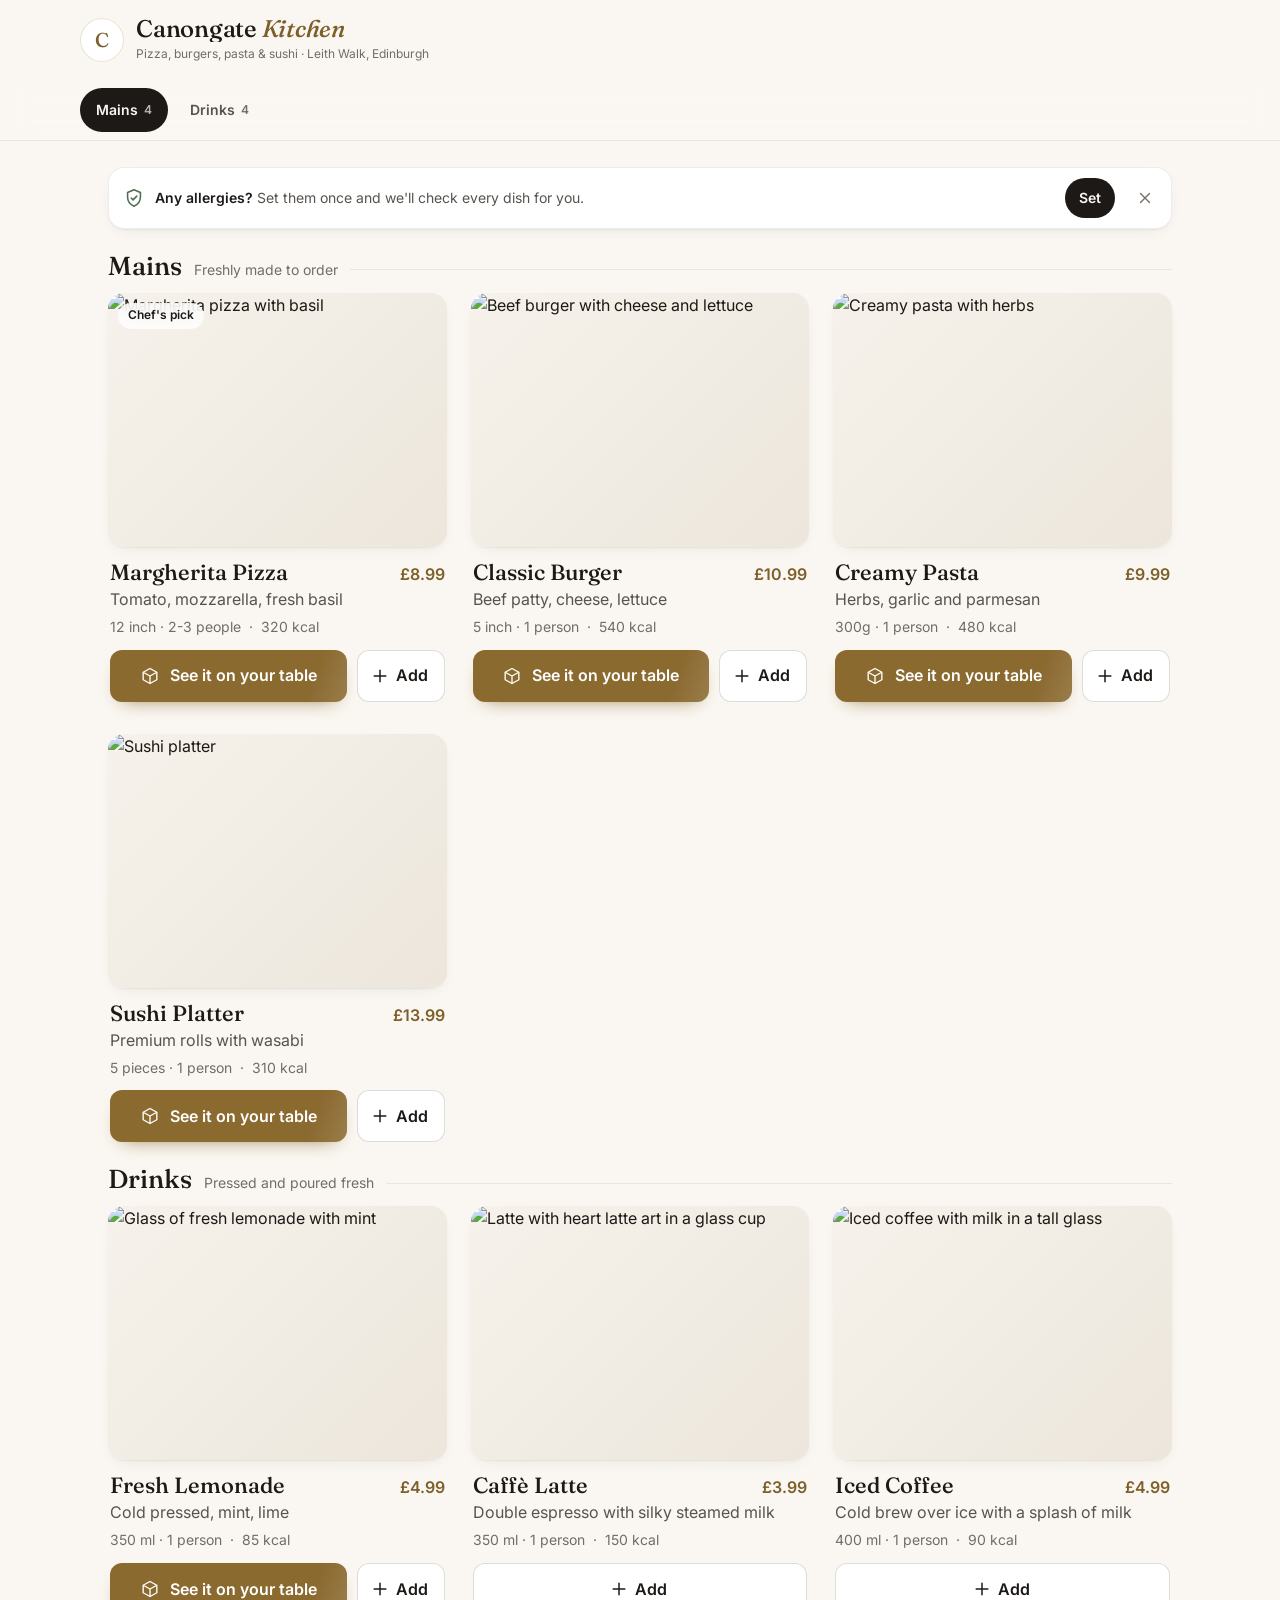
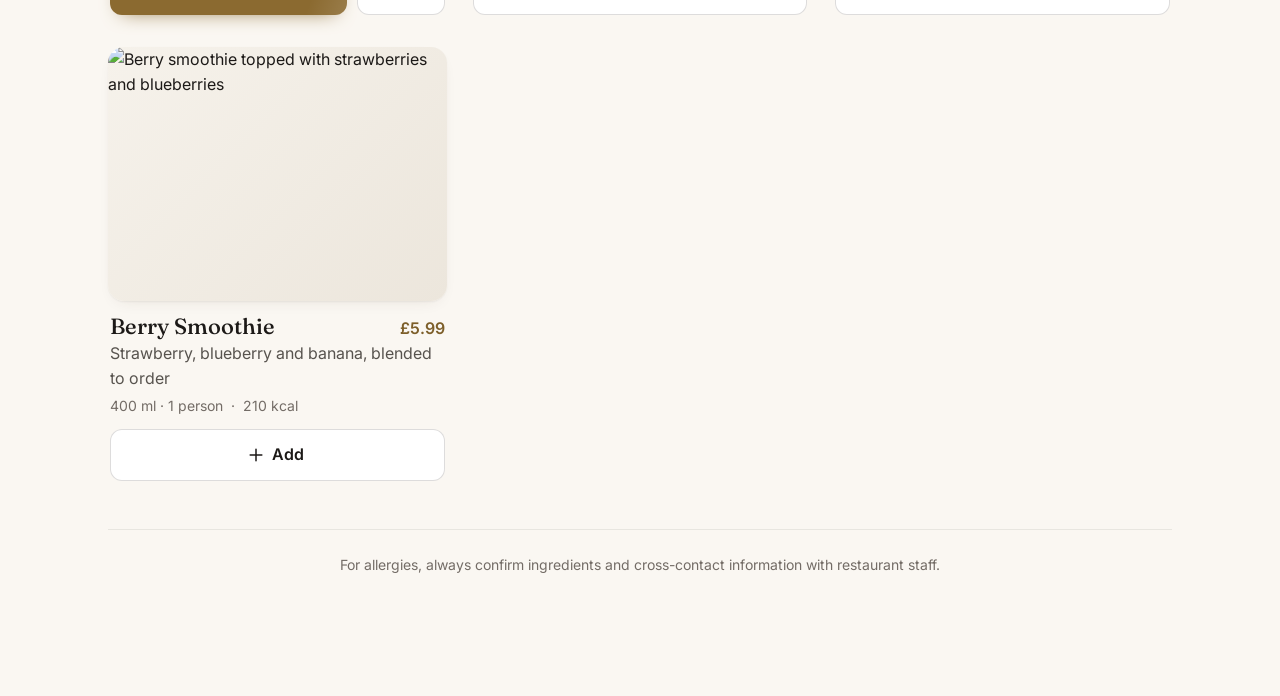
==== commit 5cb0f612: "Polish demo menu for restaurant pitches - Fix mobile overflow: shrinkable grid track, 2-line descrip" ====
--- a/index.html
+++ b/index.html
@@ -6,16 +6,40 @@
 <meta name="theme-color" content="#FAF7F2" media="(prefers-color-scheme: light)">
 <meta name="theme-color" content="#1A1714" media="(prefers-color-scheme: dark)">
 <meta name="color-scheme" content="light dark">
-<title>The Cozy Cup — Menu</title>
+<title>Canongate Kitchen — Menu</title>
+<meta name="description" content="Canongate Kitchen on Leith Walk, Edinburgh. Pizza, burgers, pasta, sushi and drinks. See every dish on your table in AR before you order.">
+<link rel="icon" type="image/svg+xml" href="data:image/svg+xml,%3Csvg xmlns='http://www.w3.org/2000/svg' viewBox='0 0 32 32'%3E%3Ccircle cx='16' cy='16' r='16' fill='%238B6A30'/%3E%3Cg fill='none' stroke='%23fff' stroke-width='1.8' stroke-linejoin='round'%3E%3Cpath d='M16 7.5 8.6 11.6v8.8L16 24.5l7.4-4.1v-8.8L16 7.5Z'/%3E%3Cpath d='M8.6 11.6 16 15.7l7.4-4.1M16 15.7v8.8'/%3E%3C/g%3E%3C/svg%3E">
+<meta property="og:type" content="website">
+<meta property="og:site_name" content="Canongate Kitchen">
+<meta property="og:title" content="Canongate Kitchen — Menu">
+<meta property="og:description" content="Canongate Kitchen on Leith Walk, Edinburgh. Pizza, burgers, pasta, sushi and drinks. See every dish on your table in AR before you order.">
+<meta property="og:url" content="https://art98976-sudo.github.io/ar-menue-/">
+<meta property="og:image" content="https://images.unsplash.com/photo-1604382354936-07c5d9983bd3?w=1200&h=630&q=80&auto=format&fit=crop">
+<meta property="og:image:width" content="1200">
+<meta property="og:image:height" content="630">
+<meta property="og:image:alt" content="Margherita pizza with fresh basil">
+<meta name="twitter:card" content="summary_large_image">
 <script>
   /* Welcome intro once per visit. CSS also hides it on its own after ~1.6s. */
   try { if (!sessionStorage.getItem('mv-welcomed')) document.documentElement.classList.add('mv-welcome'); } catch (e) {}
+  /* Dish photos fade in once loaded (style.css: .mv-fade). Errors also count as
+     "done" so a missing photo never stays invisible; a final sweep on window load
+     catches anything that finished before this listener saw it. */
+  (function () {
+    var root = document.documentElement; root.classList.add('mv-fade');
+    var done = function (e) { var t = e.target; if (t && t.tagName === 'IMG') t.classList.add('is-loaded'); };
+    document.addEventListener('load', done, true);
+    document.addEventListener('error', done, true);
+    window.addEventListener('load', function () {
+      Array.prototype.forEach.call(document.images, function (i) { if (i.complete) i.classList.add('is-loaded'); });
+    });
+  })();
 </script>
 <link rel="preconnect" href="https://fonts.googleapis.com">
 <link rel="preconnect" href="https://fonts.gstatic.com" crossorigin>
 <link rel="preconnect" href="https://images.unsplash.com">
 <link href="https://fonts.googleapis.com/css2?family=Fraunces:ital,opsz,wght@0,9..144,400;0,9..144,500;0,9..144,600;1,9..144,400&family=Inter:wght@400;500;600;700&display=swap" rel="stylesheet">
-<link rel="stylesheet" href="style.css?v=30">
+<link rel="stylesheet" href="style.css?v=34">
 <script type="module" src="https://ajax.googleapis.com/ajax/libs/model-viewer/3.5.0/model-viewer.min.js"></script>
 </head>
 <body>
@@ -63,7 +87,7 @@
 <!-- ═══════════════════ WELCOME ═══════════════════ -->
 <div id="welcome" class="welcome" aria-hidden="true">
   <span class="welcome-mono" id="welcome-mono">C</span>
-  <p class="welcome-name" id="welcome-name">The Cozy Cup</p>
+  <p class="welcome-name" id="welcome-name">Canongate Kitchen</p>
   <p class="welcome-line">Tap any dish to see it on your table</p>
 </div>
 
@@ -73,20 +97,22 @@
   <header class="topbar">
     <span class="mono" id="r-mono" aria-hidden="true">C</span>
     <div class="topbar-text">
-      <h1 class="r-name" id="r-name">The Cozy <em>Cup</em></h1>
-      <p class="r-tagline" id="r-tagline">Coffee &amp; kitchen · Leith Walk, Edinburgh</p>
+      <h1 class="r-name" id="r-name">Canongate <em>Kitchen</em></h1>
+      <div class="r-sub">
+        <span class="table-chip" data-table hidden></span>
+        <p class="r-tagline" id="r-tagline">Pizza, burgers, pasta &amp; sushi · Leith Walk, Edinburgh</p>
+      </div>
     </div>
     <button class="needs-pill" type="button" id="needs-pill" aria-haspopup="dialog" aria-describedby="needs-pill-value">
       <svg><use href="#i-shield"/></svg><span class="needs-pill-text"><span class="needs-pill-label">My needs</span><span class="needs-pill-value" id="needs-pill-value">Not set</span></span>
     </button>
   </header>
-  <p class="table-line"><span class="table-chip" data-table hidden></span></p>
 
   <p class="mode-banner" id="mode-banner" role="status" hidden></p>
 
   <nav class="cats" aria-label="Menu sections">
     <a class="cat-link active" href="#mains">Mains <span>4</span></a>
-    <a class="cat-link" href="#drinks">Drinks <span>1</span></a>
+    <a class="cat-link" href="#drinks">Drinks <span>4</span></a>
   </nav>
 
   <main class="menu">
@@ -179,6 +205,7 @@
             <img src="https://images.unsplash.com/photo-1604382354936-07c5d9983bd3?w=900&q=80&auto=format&fit=crop"
                  srcset="https://images.unsplash.com/photo-1604382354936-07c5d9983bd3?w=600&q=80&auto=format&fit=crop 600w, https://images.unsplash.com/photo-1604382354936-07c5d9983bd3?w=900&q=80&auto=format&fit=crop 900w"
                  sizes="(min-width:1024px) 33vw, (min-width:680px) 50vw, 100vw" alt="Margherita pizza with basil" loading="lazy" decoding="async" width="900" height="619">
+            <span class="chef-pick-pill">Chef's pick</span>
             <span class="sold-pill" hidden>Sold out</span>
           </div>
           <div class="card-body">
@@ -187,7 +214,7 @@
             <p class="card-facts"><span class="card-size">12 inch · 2-3 people</span><span class="card-cal">320 kcal</span></p>
             <div class="card-btns">
               <button class="card-ar-btn" onclick="openAR('pizza')" aria-label="See Margherita Pizza on your table"><svg><use href="#i-cube"/></svg>See it on your table</button>
-              <button class="card-add-btn" onclick="quickAdd('pizza')" aria-label="Add Margherita Pizza to order"><svg><use href="#i-plus"/></svg><span class="in-cart-qty" hidden></span></button>
+              <button class="card-add-btn" onclick="quickAdd('pizza')" aria-label="Add Margherita Pizza to order"><svg><use href="#i-plus"/></svg><span class="card-add-label">Add</span><span class="in-cart-qty" hidden></span></button>
             </div>
           </div>
         </article>
@@ -200,12 +227,12 @@
             <span class="sold-pill" hidden>Sold out</span>
           </div>
           <div class="card-body">
-            <div class="card-head"><h3 class="card-name">Classic Burger</h3><span class="card-price">£10.85</span></div>
+            <div class="card-head"><h3 class="card-name">Classic Burger</h3><span class="card-price">£10.99</span></div>
             <p class="card-desc">Beef patty, cheese, lettuce</p>
             <p class="card-facts"><span class="card-size">5 inch · 1 person</span><span class="card-cal">540 kcal</span></p>
             <div class="card-btns">
               <button class="card-ar-btn" onclick="openAR('burger')" aria-label="See Classic Burger on your table"><svg><use href="#i-cube"/></svg>See it on your table</button>
-              <button class="card-add-btn" onclick="quickAdd('burger')" aria-label="Add Classic Burger to order"><svg><use href="#i-plus"/></svg><span class="in-cart-qty" hidden></span></button>
+              <button class="card-add-btn" onclick="quickAdd('burger')" aria-label="Add Classic Burger to order"><svg><use href="#i-plus"/></svg><span class="card-add-label">Add</span><span class="in-cart-qty" hidden></span></button>
             </div>
           </div>
         </article>
@@ -223,7 +250,7 @@
             <p class="card-facts"><span class="card-size">300g · 1 person</span><span class="card-cal">480 kcal</span></p>
             <div class="card-btns">
               <button class="card-ar-btn" onclick="openAR('pasta')" aria-label="See Creamy Pasta on your table"><svg><use href="#i-cube"/></svg>See it on your table</button>
-              <button class="card-add-btn" onclick="quickAdd('pasta')" aria-label="Add Creamy Pasta to order"><svg><use href="#i-plus"/></svg><span class="in-cart-qty" hidden></span></button>
+              <button class="card-add-btn" onclick="quickAdd('pasta')" aria-label="Add Creamy Pasta to order"><svg><use href="#i-plus"/></svg><span class="card-add-label">Add</span><span class="in-cart-qty" hidden></span></button>
             </div>
           </div>
         </article>
@@ -241,7 +268,7 @@
             <p class="card-facts"><span class="card-size">5 pieces · 1 person</span><span class="card-cal">310 kcal</span></p>
             <div class="card-btns">
               <button class="card-ar-btn" onclick="openAR('sushi')" aria-label="See Sushi Platter on your table"><svg><use href="#i-cube"/></svg>See it on your table</button>
-              <button class="card-add-btn" onclick="quickAdd('sushi')" aria-label="Add Sushi Platter to order"><svg><use href="#i-plus"/></svg><span class="in-cart-qty" hidden></span></button>
+              <button class="card-add-btn" onclick="quickAdd('sushi')" aria-label="Add Sushi Platter to order"><svg><use href="#i-plus"/></svg><span class="card-add-label">Add</span><span class="in-cart-qty" hidden></span></button>
             </div>
           </div>
         </article>
@@ -269,7 +296,58 @@
             <p class="card-facts"><span class="card-size">350 ml · 1 person</span><span class="card-cal">85 kcal</span></p>
             <div class="card-btns">
               <button class="card-ar-btn" onclick="openAR('drink')" aria-label="See Fresh Lemonade on your table"><svg><use href="#i-cube"/></svg>See it on your table</button>
-              <button class="card-add-btn" onclick="quickAdd('drink')" aria-label="Add Fresh Lemonade to order"><svg><use href="#i-plus"/></svg><span class="in-cart-qty" hidden></span></button>
+              <button class="card-add-btn" onclick="quickAdd('drink')" aria-label="Add Fresh Lemonade to order"><svg><use href="#i-plus"/></svg><span class="card-add-label">Add</span><span class="in-cart-qty" hidden></span></button>
+            </div>
+          </div>
+        </article>
+
+        <article class="food-card" data-dish="latte">
+          <div class="card-media">
+            <img src="https://images.unsplash.com/photo-1561882468-9110e03e0f78?w=900&q=80&auto=format&fit=crop"
+                 srcset="https://images.unsplash.com/photo-1561882468-9110e03e0f78?w=600&q=80&auto=format&fit=crop 600w, https://images.unsplash.com/photo-1561882468-9110e03e0f78?w=900&q=80&auto=format&fit=crop 900w"
+                 sizes="(min-width:1024px) 33vw, (min-width:680px) 50vw, 100vw" alt="Latte with heart latte art in a glass cup" loading="lazy" decoding="async" width="900" height="619">
+            <span class="sold-pill" hidden>Sold out</span>
+          </div>
+          <div class="card-body">
+            <div class="card-head"><h3 class="card-name">Caffè Latte</h3><span class="card-price">£3.99</span></div>
+            <p class="card-desc">Double espresso with silky steamed milk</p>
+            <p class="card-facts"><span class="card-size">350 ml · 1 person</span><span class="card-cal">150 kcal</span></p>
+            <div class="card-btns">
+              <button class="card-add-btn" onclick="quickAdd('latte')" aria-label="Add Caffè Latte to order"><svg><use href="#i-plus"/></svg><span class="card-add-label">Add</span><span class="in-cart-qty" hidden></span></button>
+            </div>
+          </div>
+        </article>
+
+        <article class="food-card" data-dish="iced-coffee">
+          <div class="card-media">
+            <img src="https://images.unsplash.com/photo-1517701604599-bb29b565090c?w=900&q=80&auto=format&fit=crop"
+                 srcset="https://images.unsplash.com/photo-1517701604599-bb29b565090c?w=600&q=80&auto=format&fit=crop 600w, https://images.unsplash.com/photo-1517701604599-bb29b565090c?w=900&q=80&auto=format&fit=crop 900w"
+                 sizes="(min-width:1024px) 33vw, (min-width:680px) 50vw, 100vw" alt="Iced coffee with milk in a tall glass" loading="lazy" decoding="async" width="900" height="619">
+            <span class="sold-pill" hidden>Sold out</span>
+          </div>
+          <div class="card-body">
+            <div class="card-head"><h3 class="card-name">Iced Coffee</h3><span class="card-price">£4.99</span></div>
+            <p class="card-desc">Cold brew over ice with a splash of milk</p>
+            <p class="card-facts"><span class="card-size">400 ml · 1 person</span><span class="card-cal">90 kcal</span></p>
+            <div class="card-btns">
+              <button class="card-add-btn" onclick="quickAdd('iced-coffee')" aria-label="Add Iced Coffee to order"><svg><use href="#i-plus"/></svg><span class="card-add-label">Add</span><span class="in-cart-qty" hidden></span></button>
+            </div>
+          </div>
+        </article>
+
+        <article class="food-card" data-dish="smoothie">
+          <div class="card-media">
+            <img src="https://images.unsplash.com/photo-1553530666-ba11a7da3888?w=900&q=80&auto=format&fit=crop"
+                 srcset="https://images.unsplash.com/photo-1553530666-ba11a7da3888?w=600&q=80&auto=format&fit=crop 600w, https://images.unsplash.com/photo-1553530666-ba11a7da3888?w=900&q=80&auto=format&fit=crop 900w"
+                 sizes="(min-width:1024px) 33vw, (min-width:680px) 50vw, 100vw" alt="Berry smoothie topped with strawberries and blueberries" loading="lazy" decoding="async" width="900" height="619">
+            <span class="sold-pill" hidden>Sold out</span>
+          </div>
+          <div class="card-body">
+            <div class="card-head"><h3 class="card-name">Berry Smoothie</h3><span class="card-price">£5.99</span></div>
+            <p class="card-desc">Strawberry, blueberry and banana, blended to order</p>
+            <p class="card-facts"><span class="card-size">400 ml · 1 person</span><span class="card-cal">210 kcal</span></p>
+            <div class="card-btns">
+              <button class="card-add-btn" onclick="quickAdd('smoothie')" aria-label="Add Berry Smoothie to order"><svg><use href="#i-plus"/></svg><span class="card-add-label">Add</span><span class="in-cart-qty" hidden></span></button>
             </div>
           </div>
         </article>
@@ -522,14 +600,14 @@
 </div>
 
 <script src="https://cdn.jsdelivr.net/npm/@supabase/supabase-js@2.117.3/dist/umd/supabase.min.js"></script>
-<script src="config.js?v=2"></script>
+<script src="config.js?v=4"></script>
 <script src="safety-preferences.js?v=2"></script>
 <script src="customer-history.js?v=1"></script>
 <script src="recommendations.js?v=5"></script>
 <script src="order-status.js?v=3"></script>
-<script src="script.js?v=31"></script>
-<script src="data.js?v=15"></script>
-<script src="analytics.js?v=1"></script>
+<script src="script.js?v=32"></script>
+<script src="data.js?v=18"></script>
+<script src="analytics.js?v=2"></script>
 
 <script>
 /* Safari shows its own "View in AR?" dialog unless the rel="ar" link already
@@ -587,6 +665,6 @@
 <!-- Sensory layer: steam, haptics, AR instructions -->
 <script src="sensory.js?v=5"></script>
 <!-- Diner experience: welcome, My needs, dish sheet, AR guide, 3D fallback, sharing -->
-<script src="experience.js?v=2"></script>
+<script src="experience.js?v=4"></script>
 </body>
 </html>
--- a/style.css
+++ b/style.css
@@ -121,6 +121,10 @@
 .table-line:has(.table-chip[hidden]){display:none}
 .table-chip{display:inline-flex;align-items:center;gap:8px;margin:6px 0 2px;padding:6px 12px 6px 10px;border-radius:var(--r-pill);background:var(--surface);border:1px solid var(--line-2);font-size:var(--fs-sm);font-weight:600}
 .table-chip::before{content:'';width:7px;height:7px;border-radius:50%;background:var(--ok)}
+.r-sub{display:flex;align-items:center;gap:8px;min-width:0;margin-top:3px}
+.r-sub .r-tagline{margin-top:0;min-width:0}
+.topbar .table-chip{flex:none;margin:0;padding:2px 9px 2px 8px;gap:6px;font-size:var(--fs-xs);white-space:nowrap}
+.topbar .table-chip::before{width:6px;height:6px}
 .mode-banner{margin:8px var(--page-x) 0;padding:12px var(--s2);border-radius:var(--r-md);background:var(--warn-bg);color:var(--warn);font-size:var(--fs-sm);line-height:1.45}
 .mode-banner[data-mode="bad_table"]{background:var(--bad-bg);color:var(--bad)}
 
@@ -179,14 +183,17 @@
 .section-head h2{font:500 26px/1 var(--serif)}
 .section-head p{font-size:var(--fs-sm);color:var(--text-3);flex:1;display:flex;align-items:center;gap:12px;white-space:nowrap}
 .section-head p::after{content:'';flex:1;height:1px;background:var(--line)}
-.grid{display:grid;grid-template-columns:1fr;gap:var(--s4)}
-.food-card{position:relative;display:flex;flex-direction:column;cursor:pointer;animation:rise .45s var(--ease) both;transition:opacity var(--t3)}
+.grid{display:grid;grid-template-columns:minmax(0,1fr);gap:var(--s4)}
+.food-card{position:relative;display:flex;flex-direction:column;min-width:0;cursor:pointer;animation:rise .45s var(--ease) both;transition:opacity var(--t3)}
 .grid .food-card:nth-child(2){animation-delay:.04s}
 .grid .food-card:nth-child(3){animation-delay:.08s}
-.card-media{position:relative;aspect-ratio:4/3;border-radius:var(--r-lg);overflow:hidden;background:var(--surface-3);box-shadow:var(--shadow-1)}
+.card-media{position:relative;aspect-ratio:4/3;border-radius:var(--r-lg);overflow:hidden;background:linear-gradient(135deg,var(--surface-2),var(--surface-3));box-shadow:var(--shadow-1)}
 .card-media img{width:100%;height:100%;object-fit:cover;transition:transform .7s var(--ease),filter var(--t3),opacity var(--t3)}
 .card-media.is-loading{background:linear-gradient(100deg,var(--surface-3) 30%,var(--surface-2) 50%,var(--surface-3) 70%);background-size:300% 100%;animation:shimmer 1.4s ease infinite}
 .card-media.is-loading img{opacity:0}
+.mv-fade .card-media img{opacity:0;transition:transform .7s var(--ease),filter var(--t3),opacity .45s var(--ease)}
+.mv-fade .card-media img.is-loaded{opacity:1}
+.mv-fade .food-card.sold-out .card-media img.is-loaded{opacity:.6}
 .card-open{position:absolute;inset:0;z-index:1;width:100%;height:100%}
 .card-open:focus-visible{outline-offset:-4px;border-radius:var(--r-lg)}
 .card-badges{position:absolute;z-index:2;top:10px;left:10px;right:10px;display:flex;flex-wrap:wrap;gap:6px;pointer-events:none}
@@ -199,10 +206,10 @@
 .sold-pill{background:var(--bad-bg);color:var(--bad)}
 .card-media > .chef-pick-pill,.card-media > .sold-pill{position:absolute;z-index:2;top:10px;left:10px}
 .card-body{display:flex;flex-direction:column;padding:12px 2px 0}
-.card-head{display:flex;align-items:baseline;justify-content:space-between;gap:12px}
-.card-name{font:500 22px/1.2 var(--serif);text-wrap:balance}
-.card-price{font:600 var(--fs-md)/1 var(--sans);color:var(--accent-text);white-space:nowrap}
-.card-desc{margin-top:2px;font-size:var(--fs-md);color:var(--text-2);white-space:nowrap;overflow:hidden;text-overflow:ellipsis}
+.card-head{display:flex;align-items:baseline;justify-content:space-between;gap:12px;min-width:0}
+.card-name{flex:1 1 auto;min-width:0;font:500 22px/1.2 var(--serif);text-wrap:balance;overflow-wrap:anywhere}
+.card-price{flex:none;font:600 var(--fs-md)/1 var(--sans);color:var(--accent-text);white-space:nowrap}
+.card-desc{margin-top:2px;font-size:var(--fs-md);color:var(--text-2);overflow:hidden;display:-webkit-box;-webkit-box-orient:vertical;-webkit-line-clamp:2;line-clamp:2}
 .card-facts{display:flex;flex-wrap:wrap;align-items:center;margin-top:4px;font-size:var(--fs-sm);color:var(--text-3)}
 .card-facts span+span::before{content:'·';margin:0 8px}
 .card-facts span:empty{display:none}
@@ -227,10 +234,12 @@
 .card-ar-btn:hover{filter:brightness(1.06)}
 .card-ar-btn:active{transform:scale(.97)}
 .card-add-btn{
-  position:relative;flex:0 0 52px;width:52px;min-height:52px;border-radius:var(--r-md);display:grid;place-items:center;
-  background:var(--surface);border:1px solid var(--line-2);color:var(--text);transition:border-color var(--t2),transform var(--t1);
-}
-.card-add-btn svg{width:22px;height:22px}
+  position:relative;flex:none;min-height:52px;padding:0 16px 0 12px;border-radius:var(--r-md);display:inline-flex;align-items:center;justify-content:center;gap:6px;
+  background:var(--surface);border:1px solid var(--line-2);color:var(--text);font-size:var(--fs-md);font-weight:600;white-space:nowrap;
+  transition:border-color var(--t2),transform var(--t1);
+}
+.card-add-btn svg{width:20px;height:20px}
+.card-add-btn:only-child{flex:1}   /* dishes without a 3D model: Add is the only button */
 .card-add-btn:active{transform:scale(.92)}
 .in-cart-qty{position:absolute;top:-7px;right:-7px;min-width:22px;height:22px;padding:0 6px;border-radius:11px;display:inline-flex;align-items:center;justify-content:center;background:var(--text);color:var(--bg);font-size:var(--fs-xs);font-weight:700;animation:pop .3s var(--spring)}
 .food-card.in-cart .card-add-btn{border-color:var(--text)}
@@ -601,6 +610,9 @@
   .food-card:hover .card-media img{transform:scale(1.03)}
 }
 @media (max-width:420px){
+  /* phones: "My needs" shows as an icon (state in colour + aria-label) so the name keeps its room */
+  .needs-pill{width:44px;padding:0;justify-content:center}
+  .needs-pill-text{display:none}
   #ar-detail-card{flex-wrap:wrap;padding:14px 16px}
   #ar-cart-btn{flex:1 1 100%}
 }
